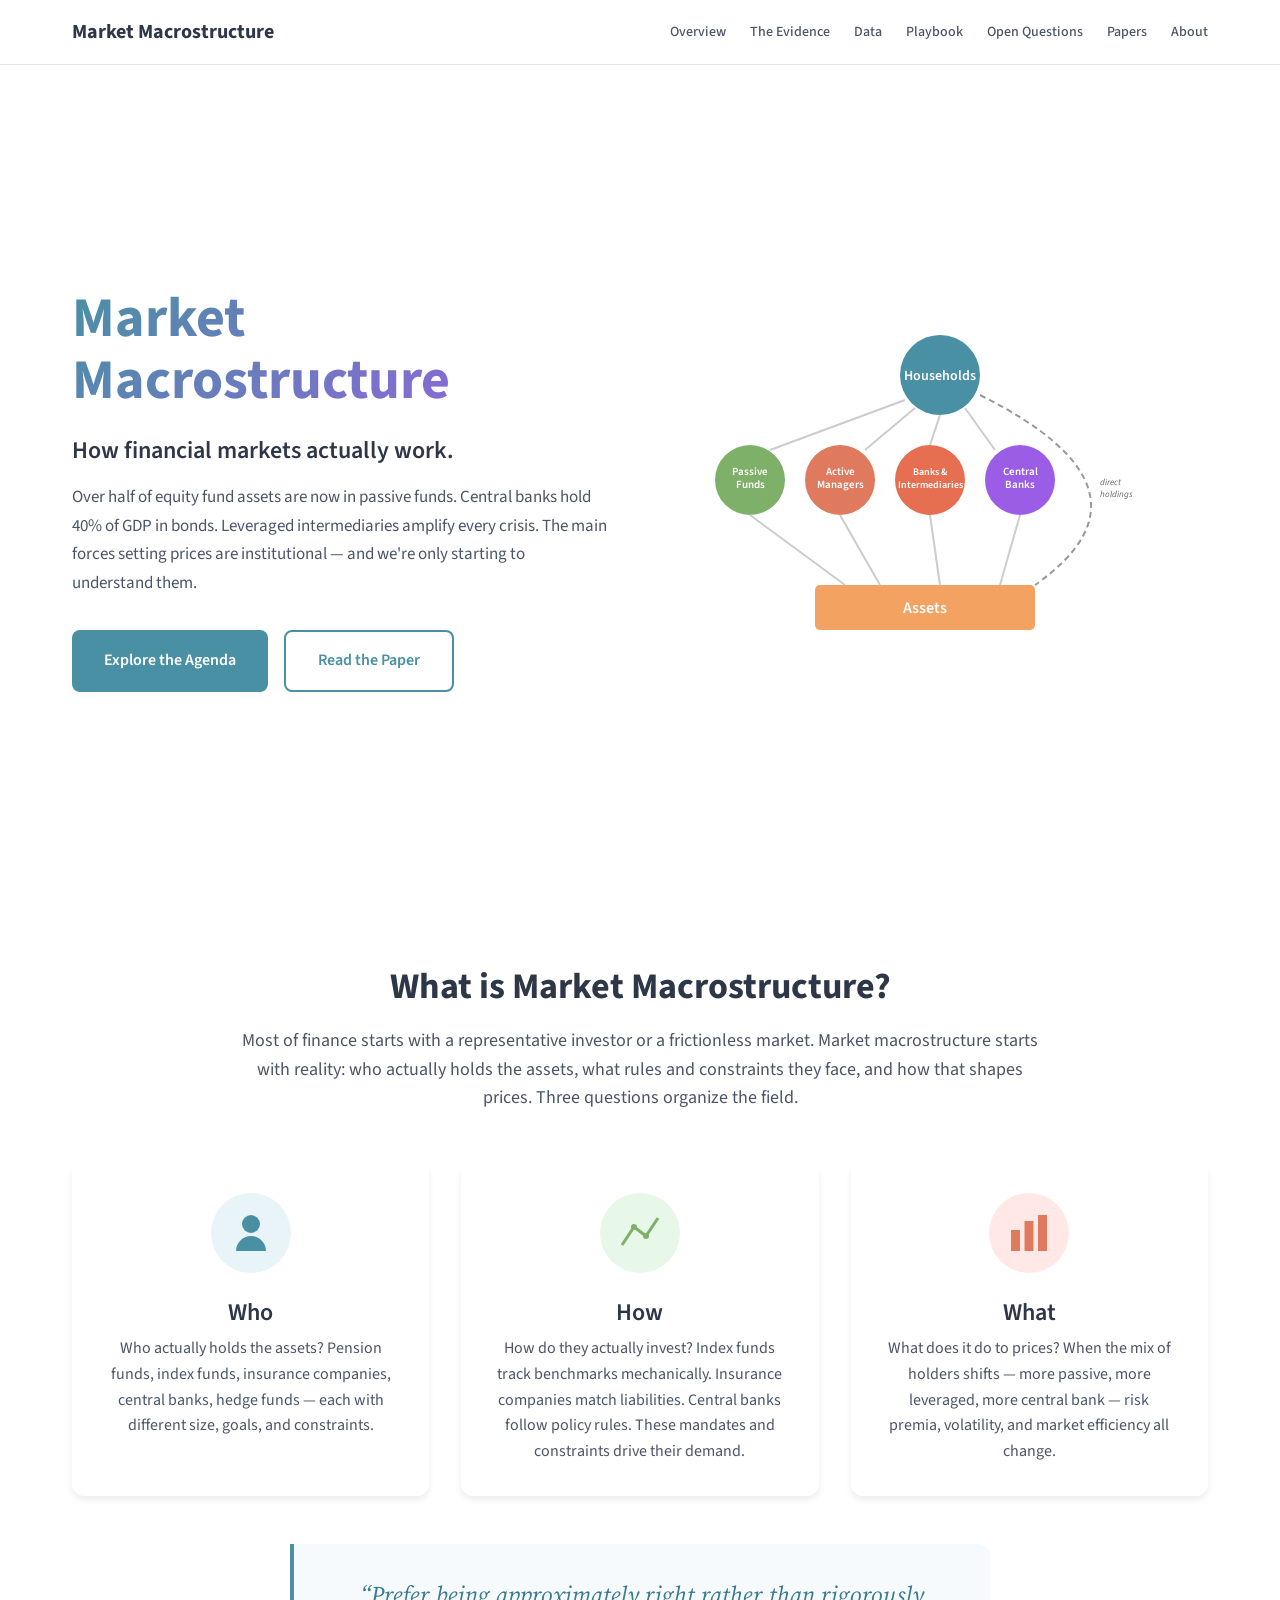
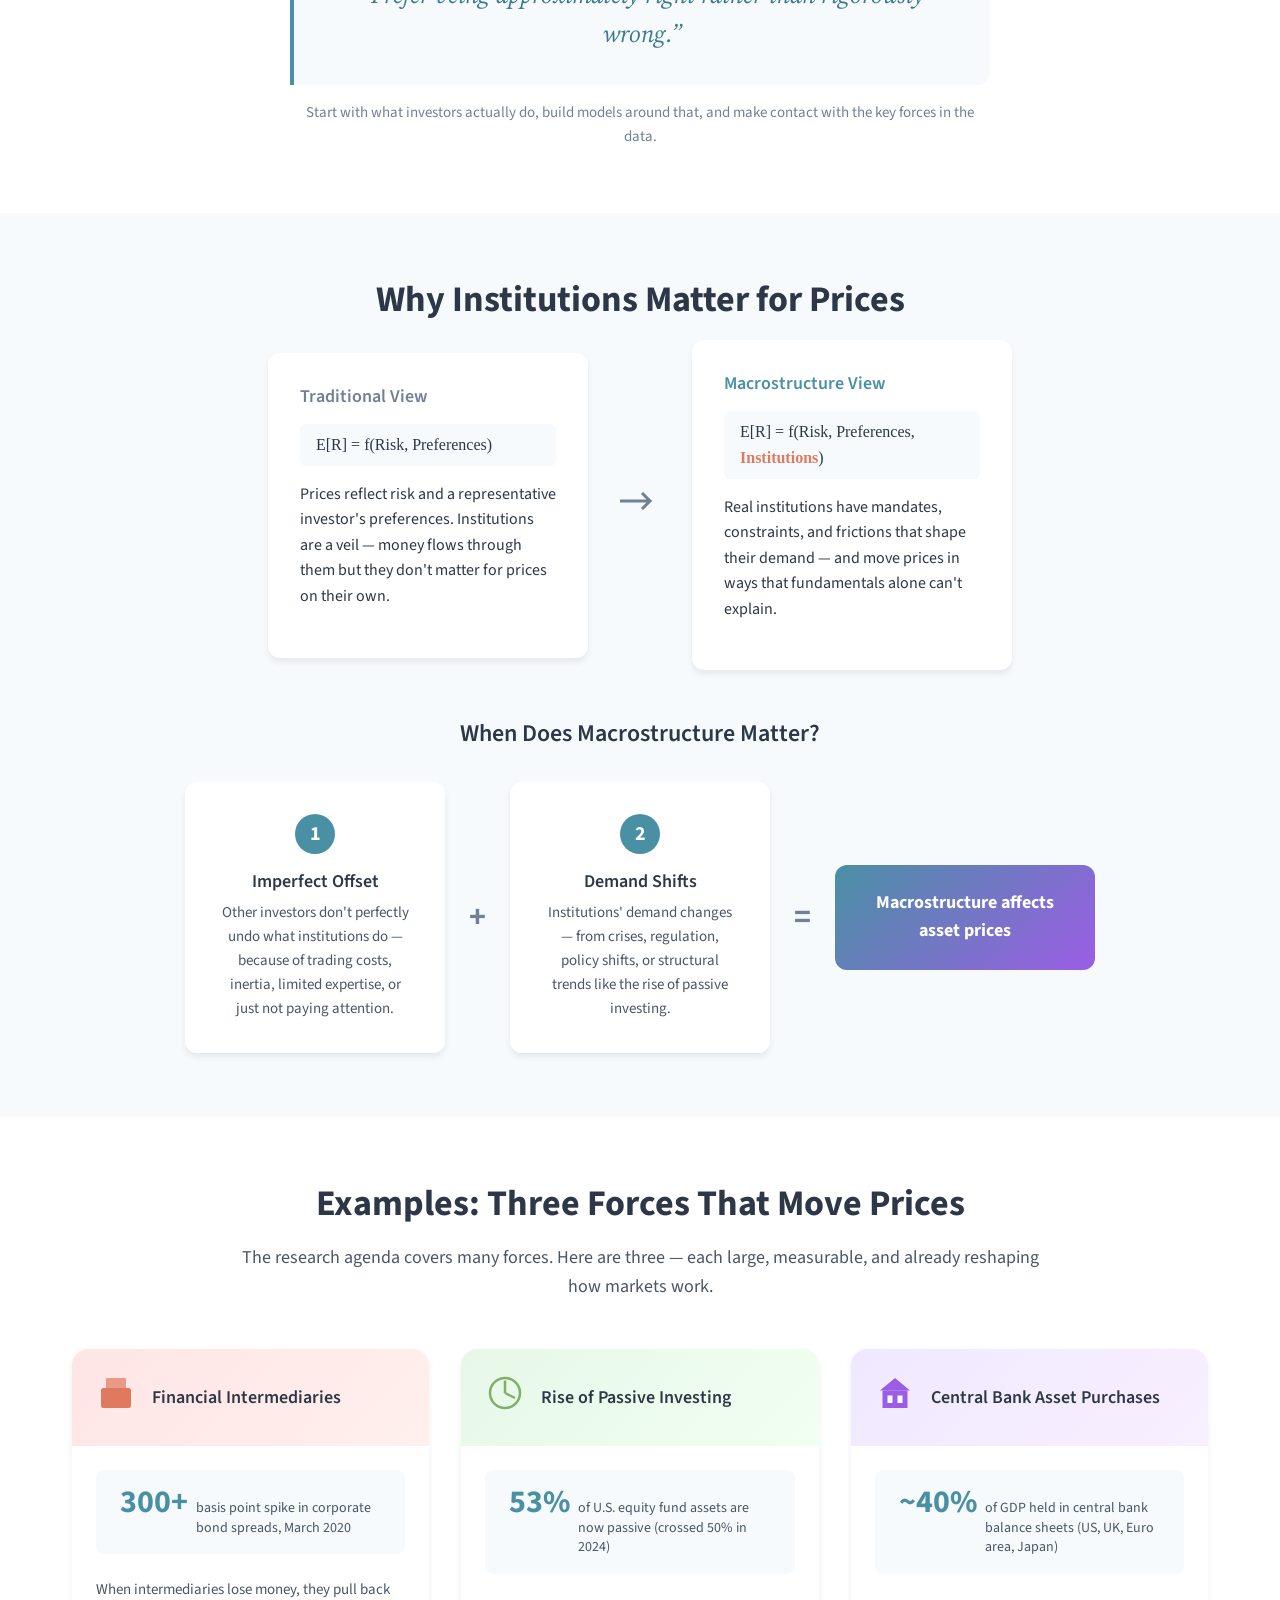
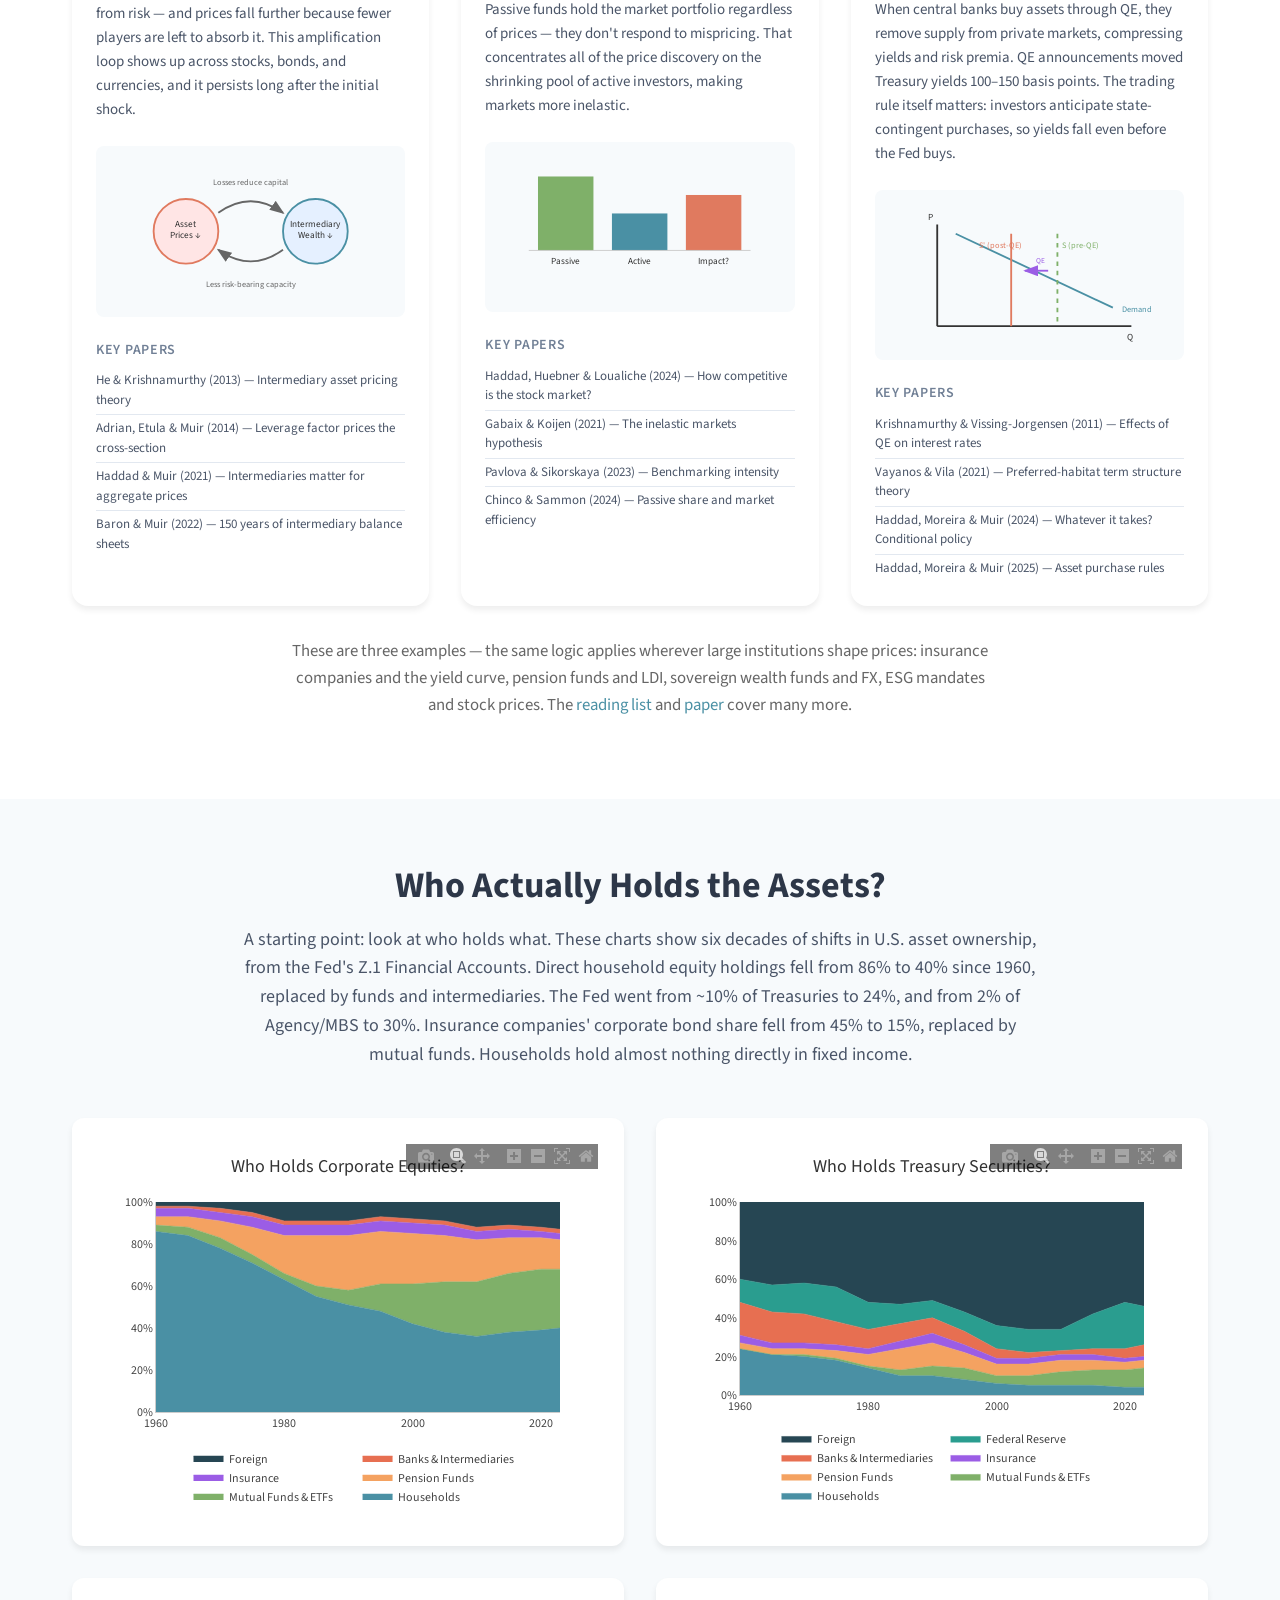
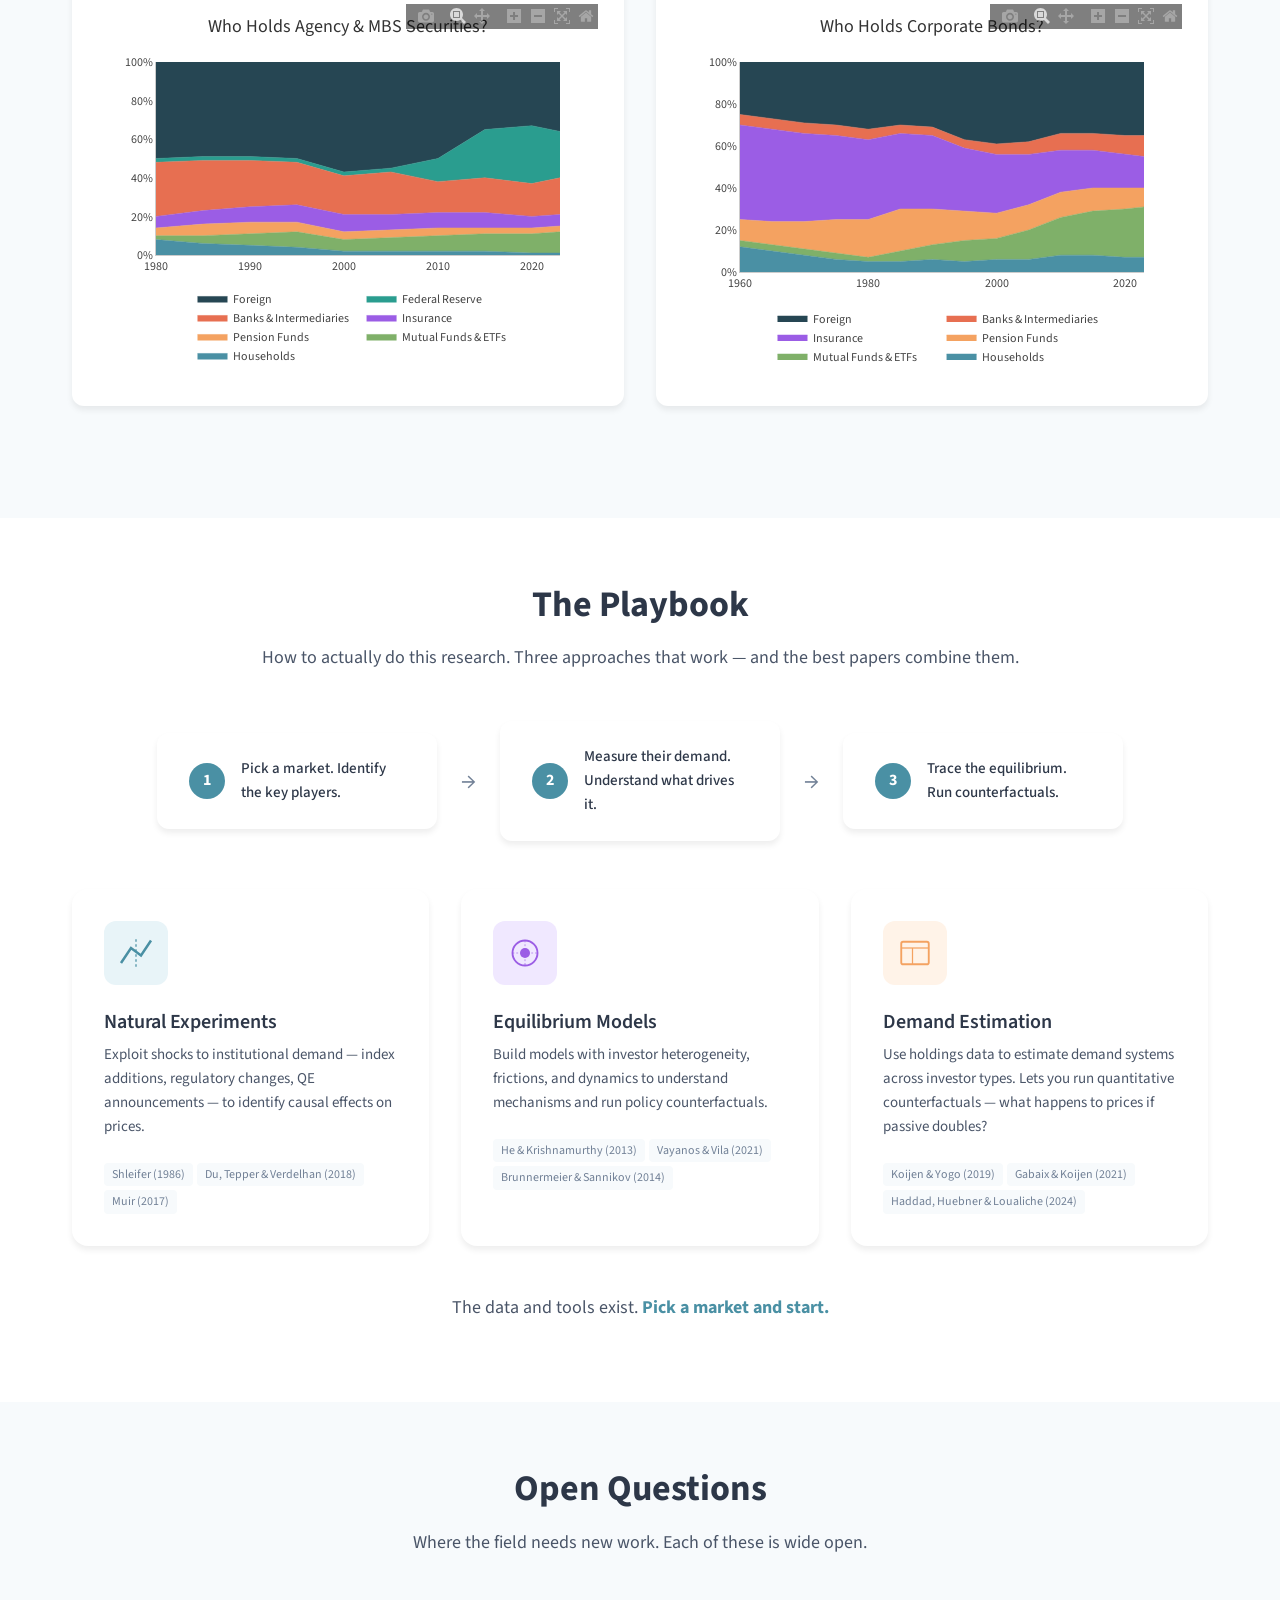
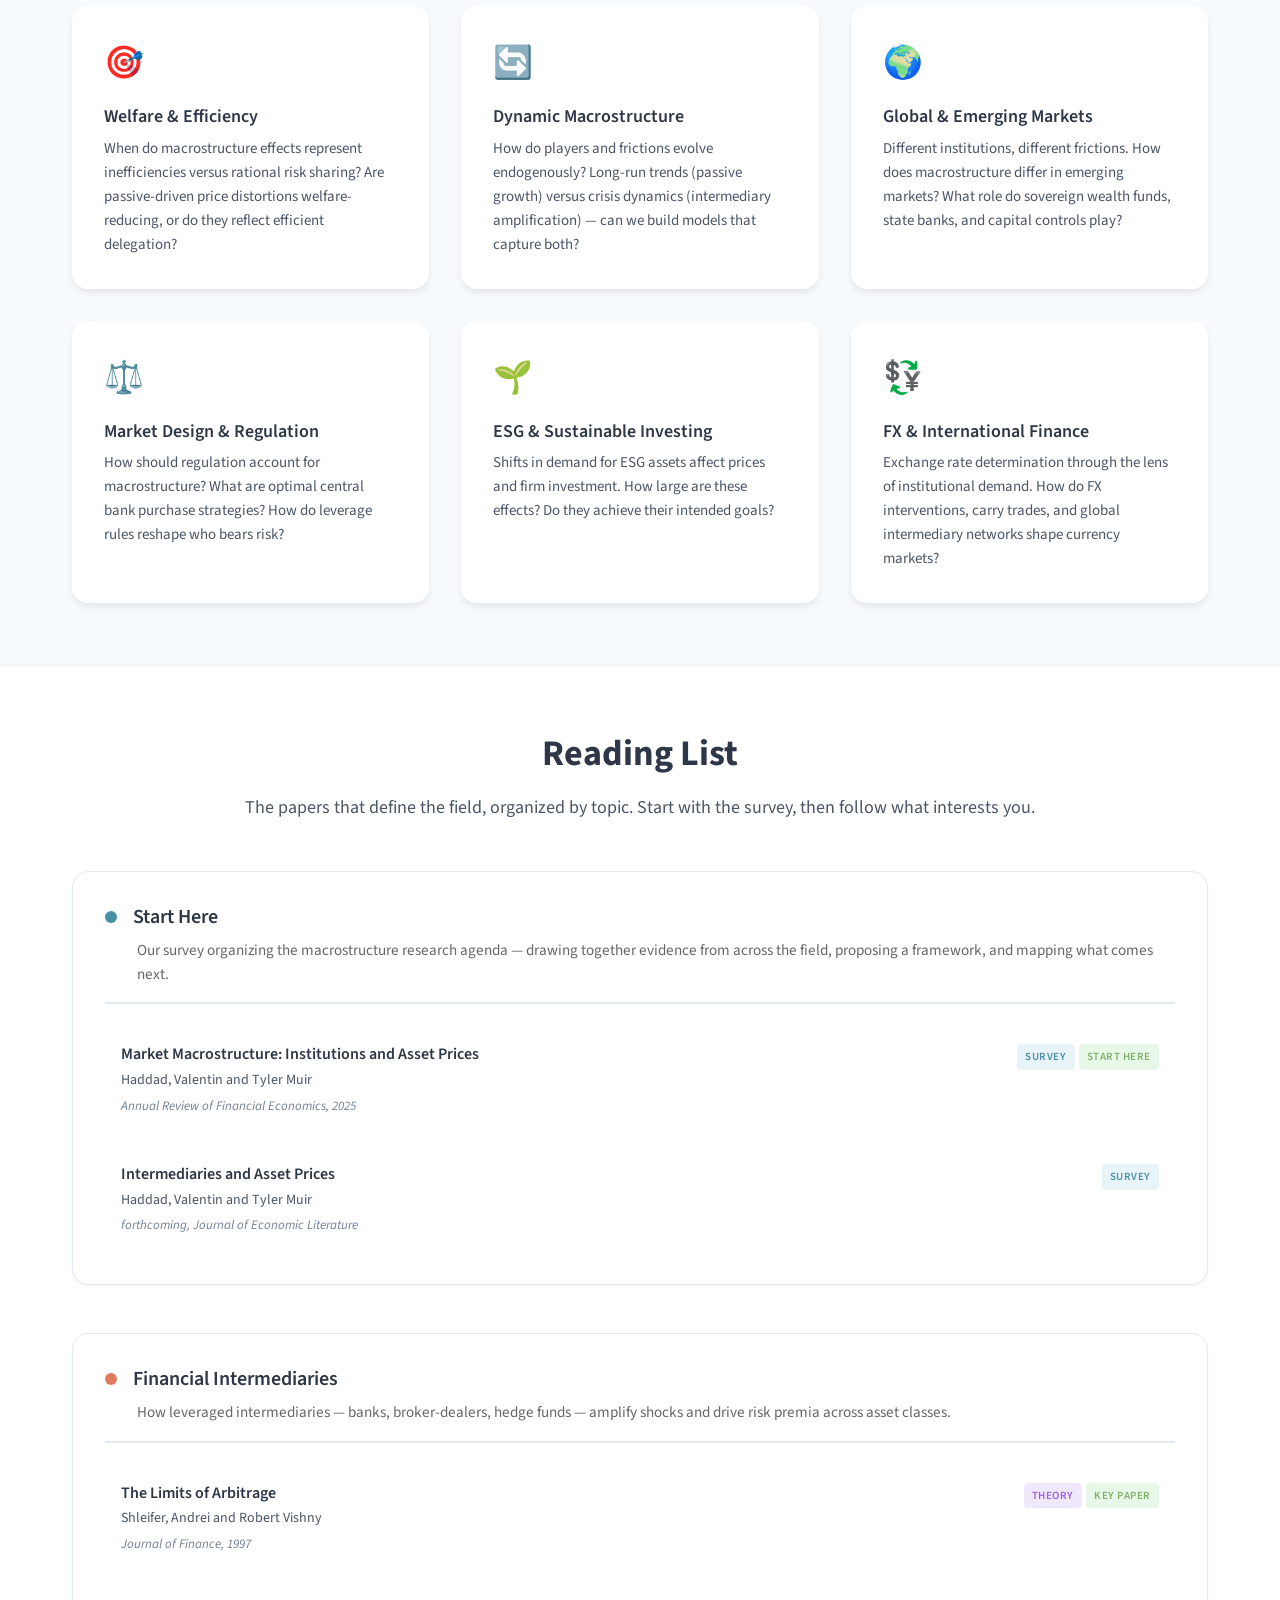
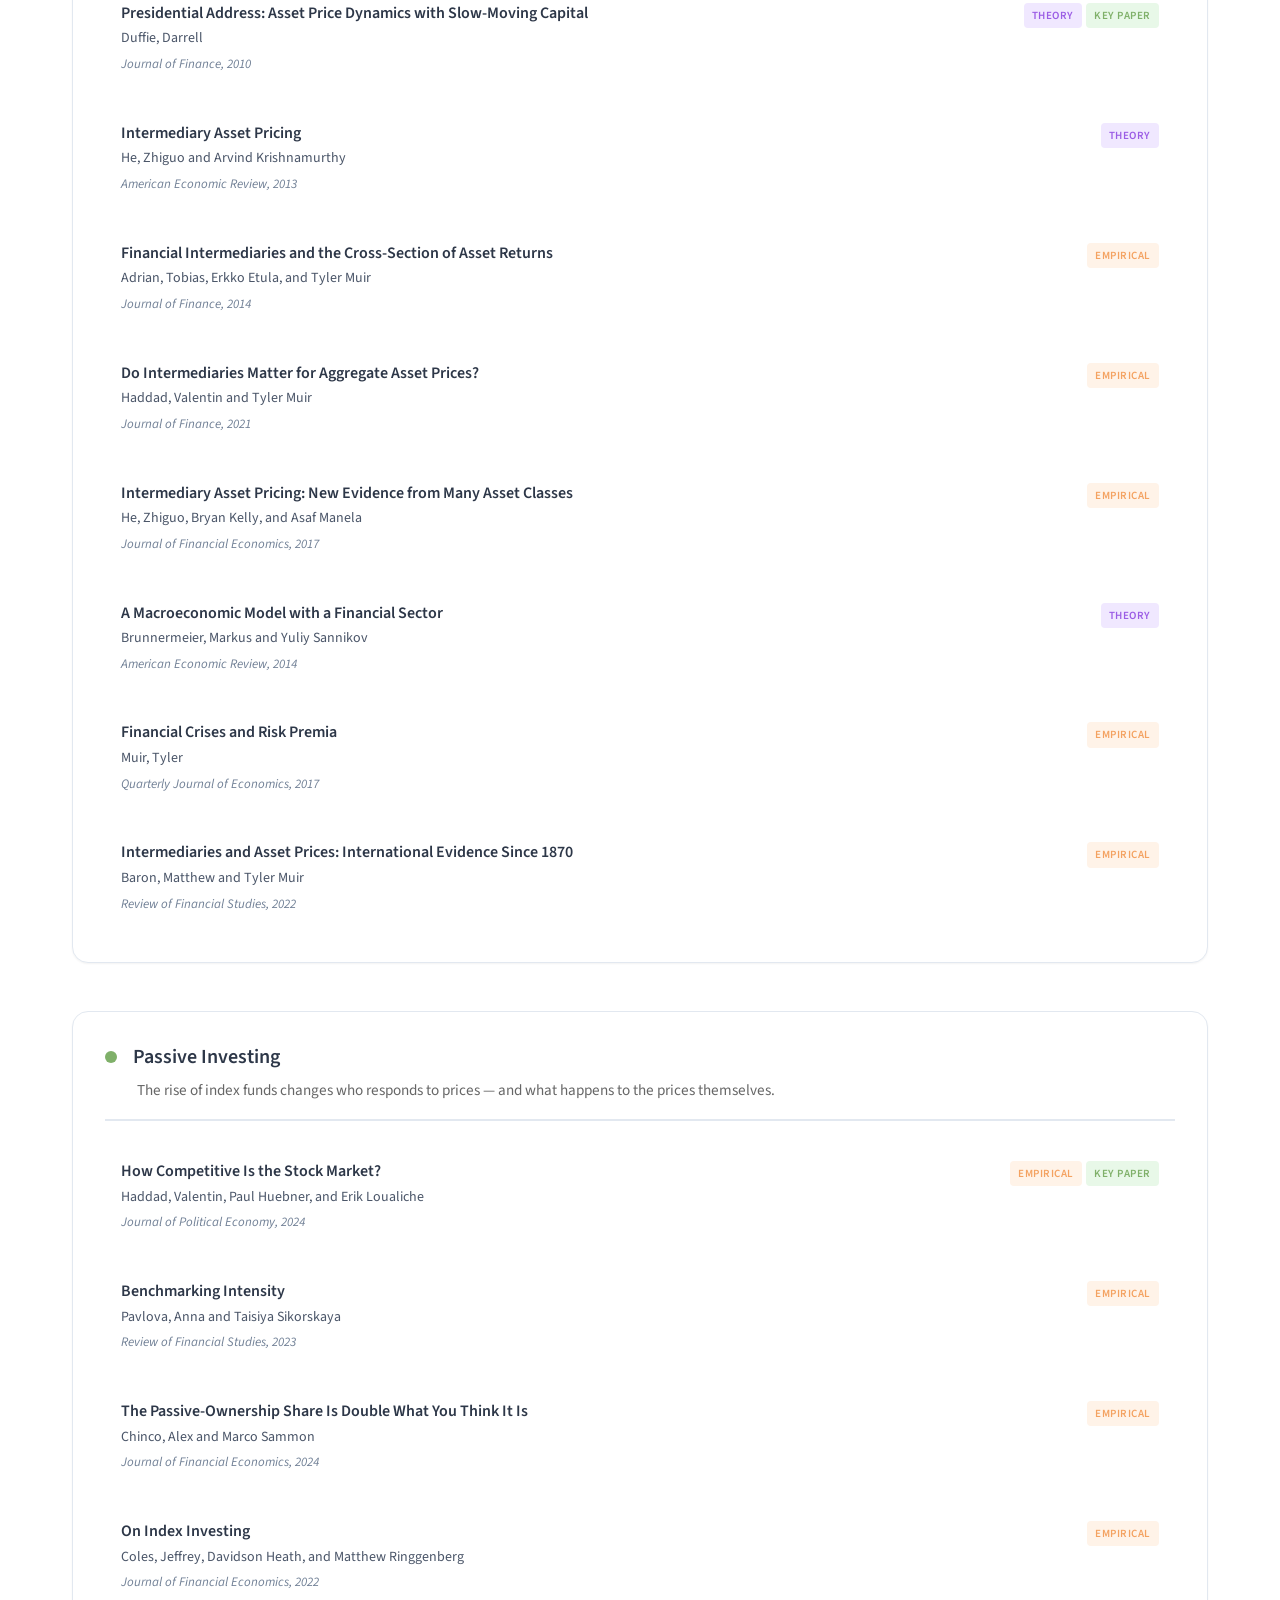
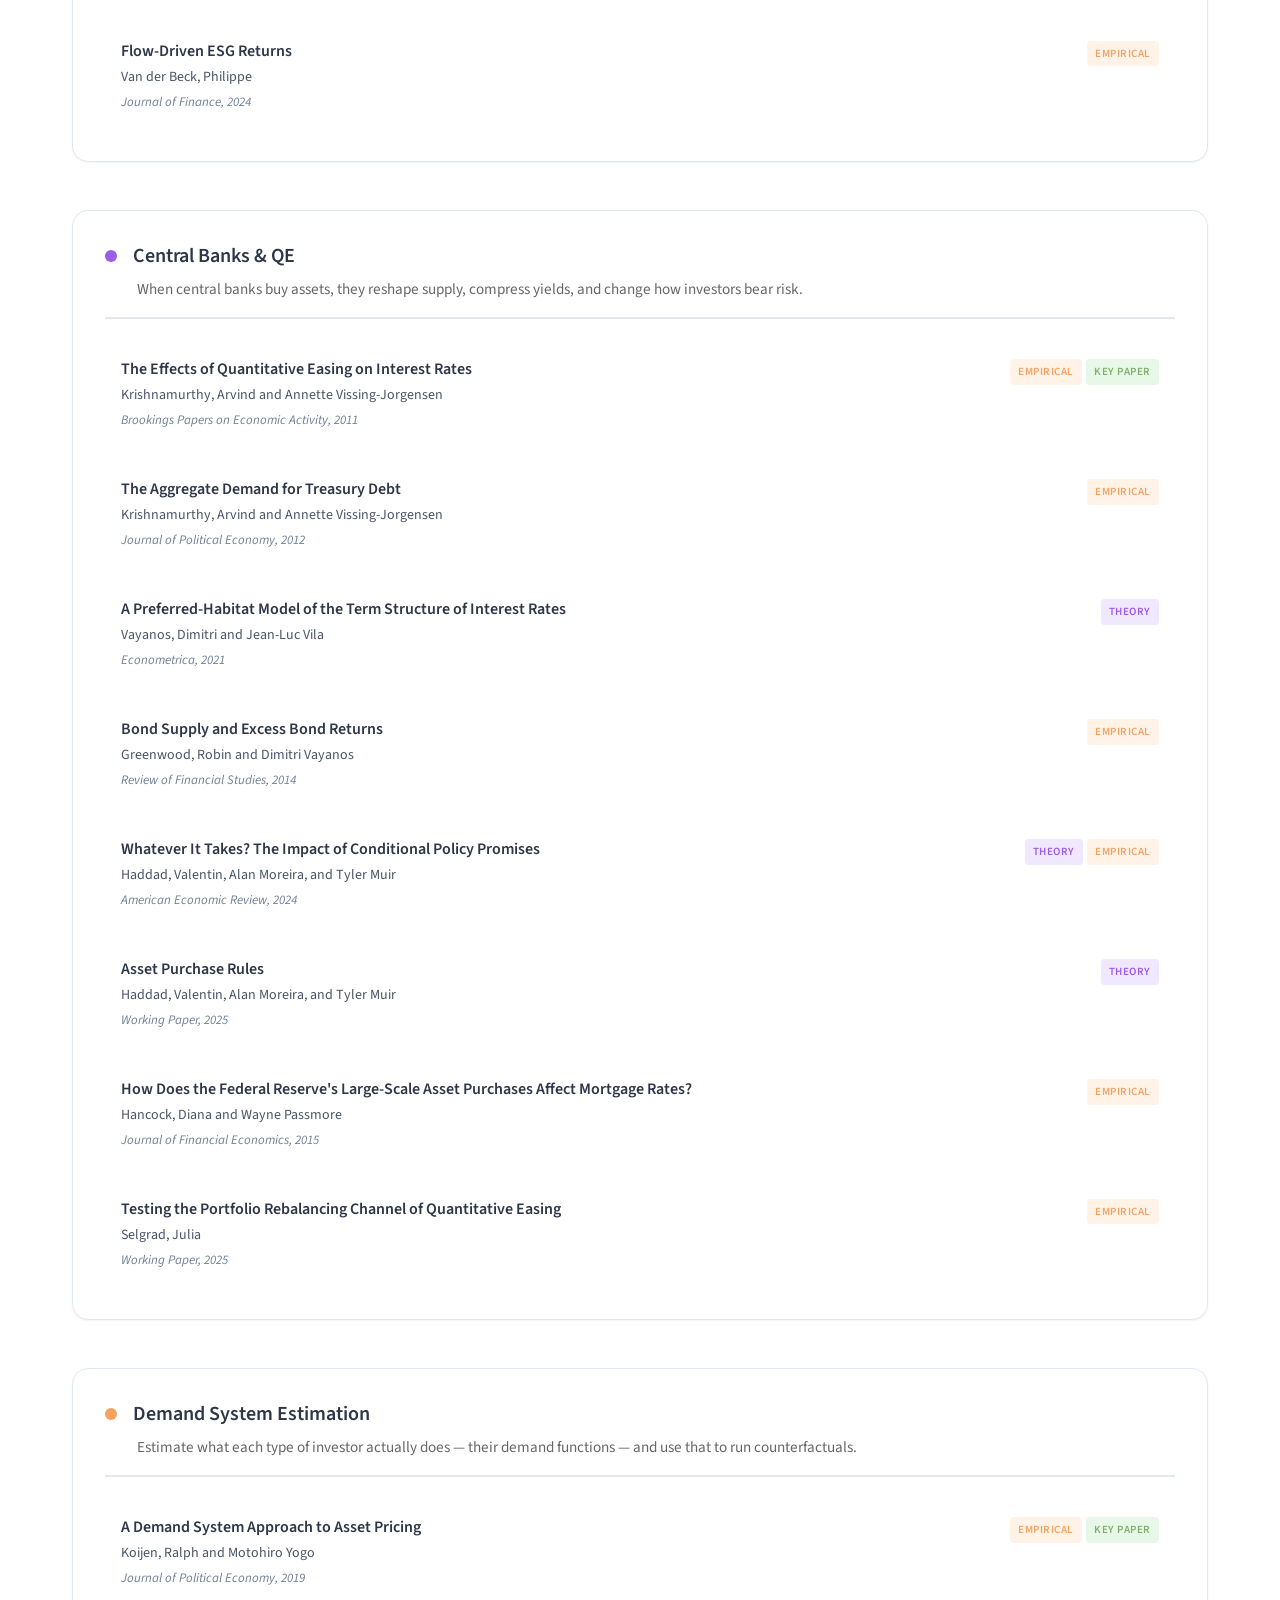
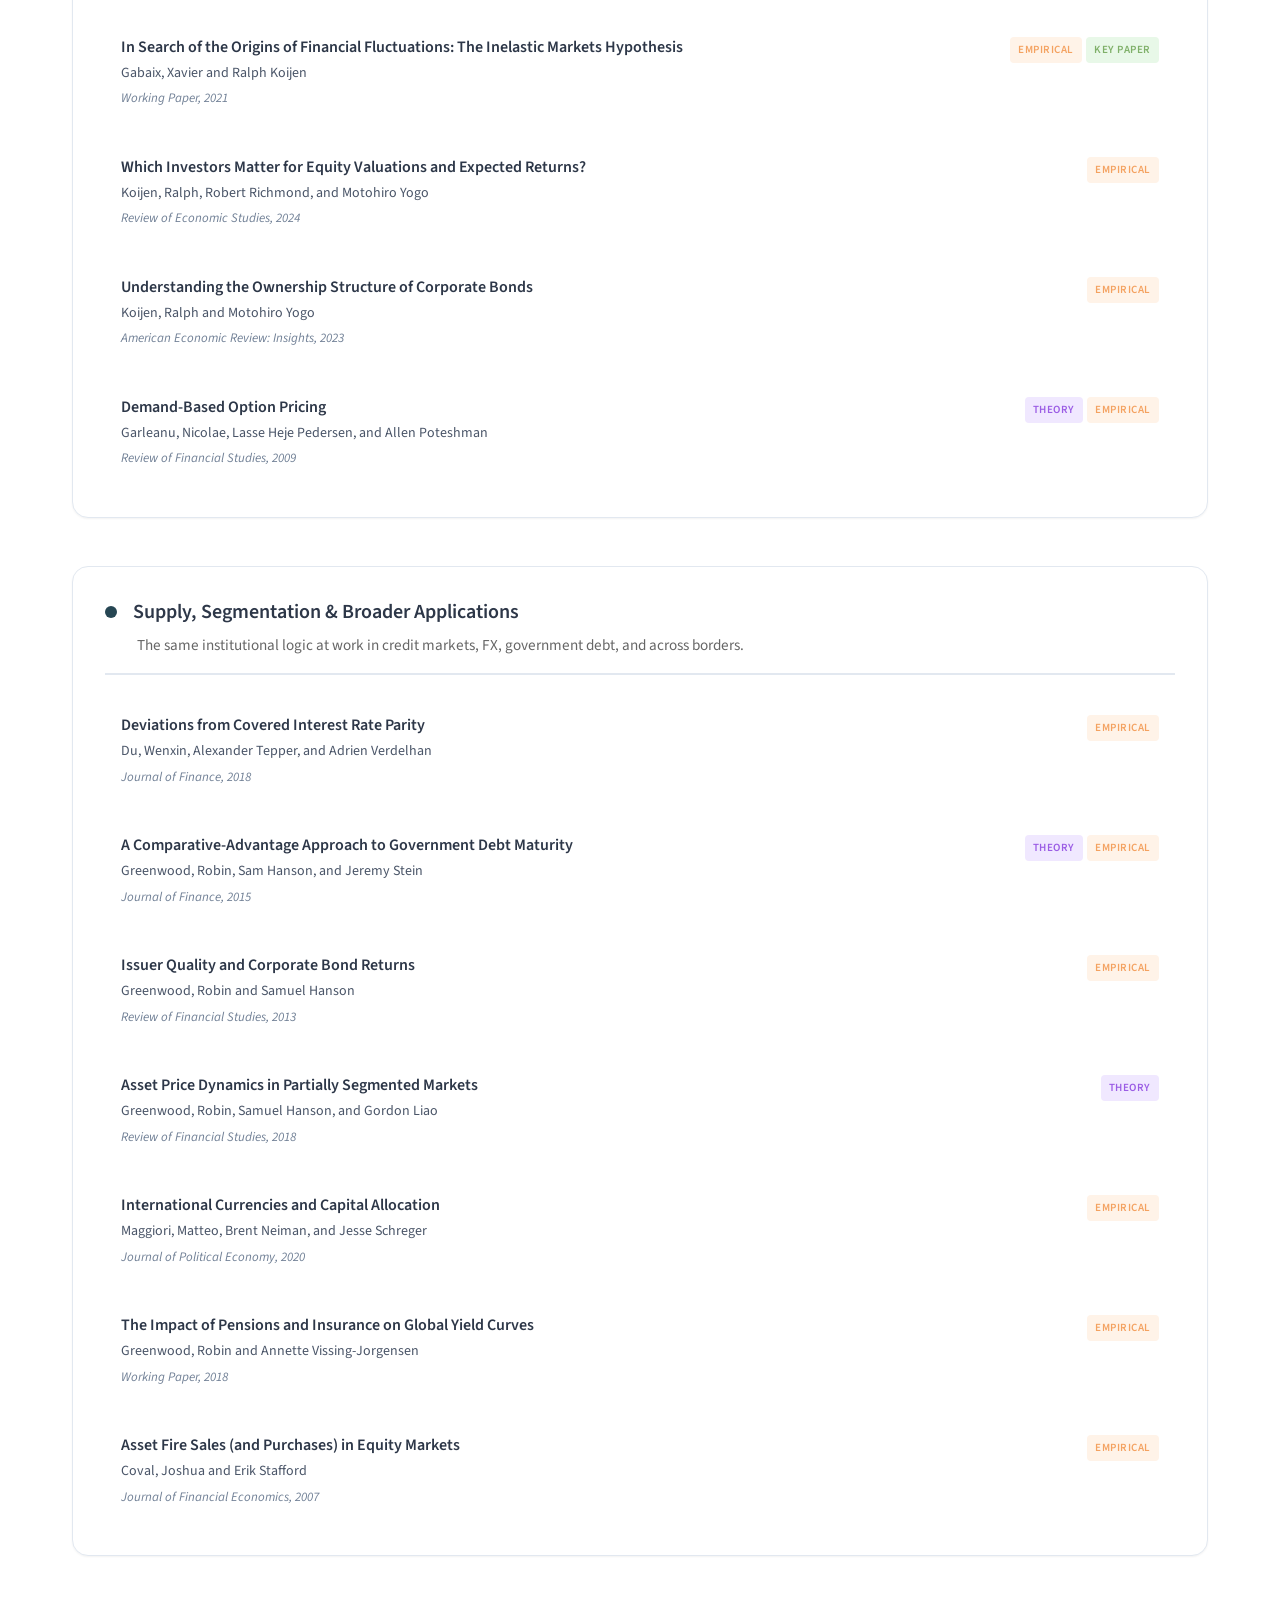
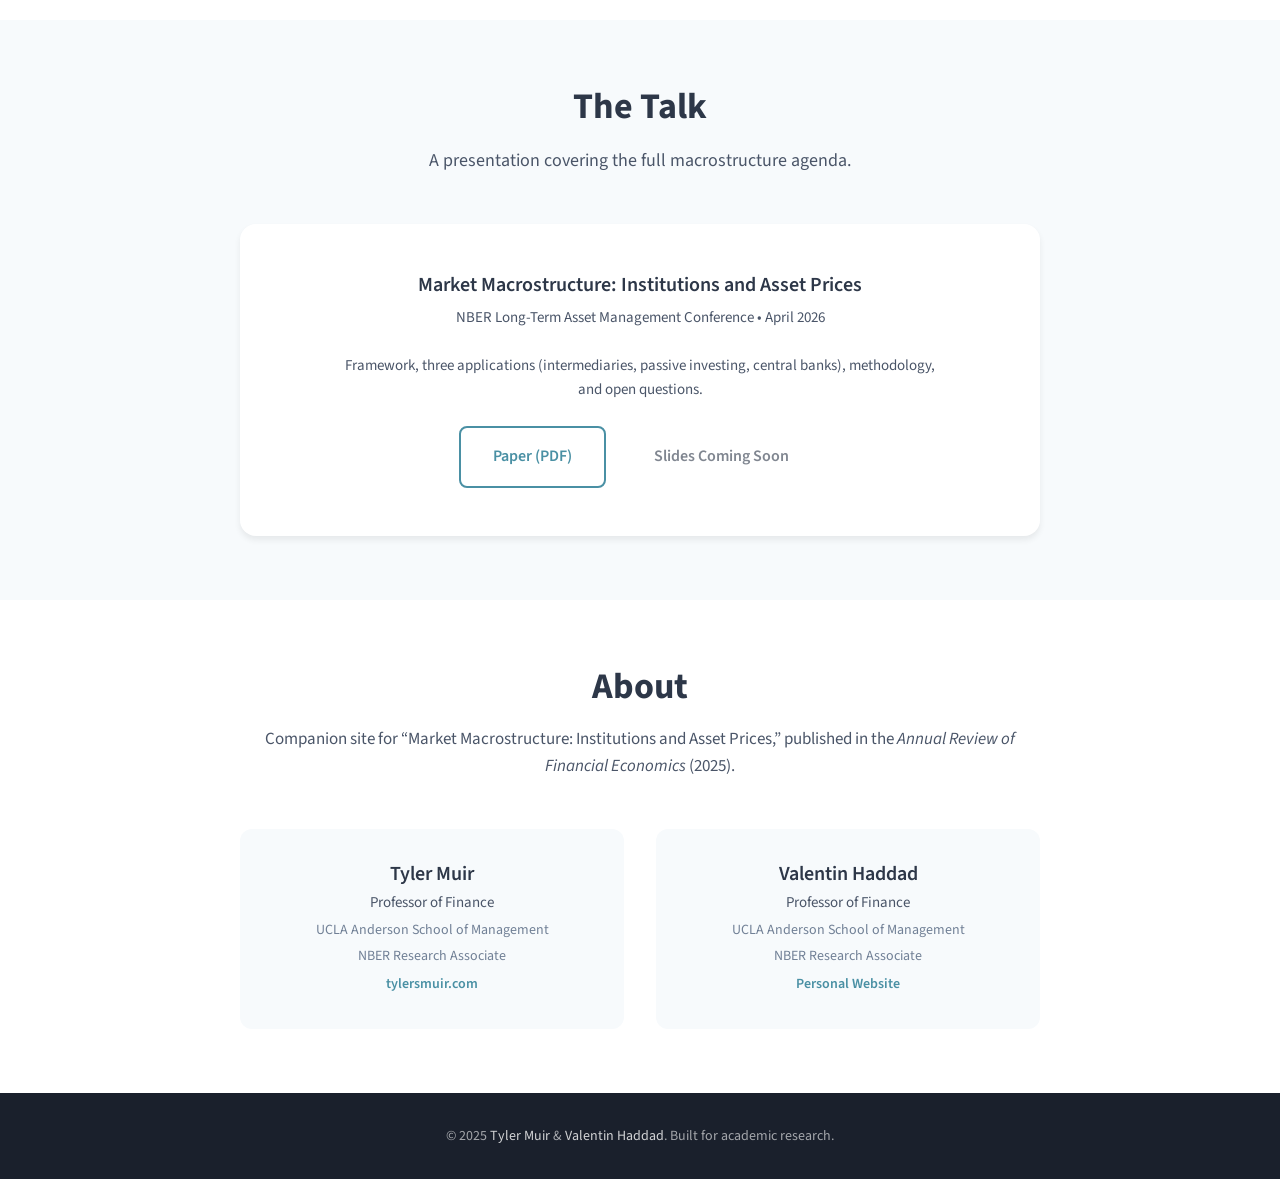
==== index.html @ 24d8fbcb "Soften Start Here description to be more humble Changed from "The survey that defines the macrostruc" ====
<!DOCTYPE html>
<html lang="en">
<head>
    <meta charset="UTF-8">
    <meta name="viewport" content="width=device-width, initial-scale=1.0">
    <title>Market Macrostructure | How Financial Markets Actually Work</title>
    <meta name="description" content="Market macrostructure studies how financial markets actually work — who holds the assets, what rules they follow, and why it moves prices. A research agenda from Haddad &amp; Muir (ARFE 2025).">
    <link rel="stylesheet" href="css/style.css">
    <link rel="preconnect" href="https://fonts.googleapis.com">
    <link rel="preconnect" href="https://fonts.gstatic.com" crossorigin>
    <link href="https://fonts.googleapis.com/css2?family=Source+Sans+Pro:wght@300;400;600;700&family=Source+Serif+Pro:wght@400;600&display=swap" rel="stylesheet">
    <!-- Plotly.js for interactive charts -->
    <script src="https://cdn.plot.ly/plotly-2.27.0.min.js"></script>
</head>
<body>
    <!-- Navigation -->
    <nav class="navbar">
        <div class="nav-container">
            <a href="#" class="nav-logo">Market Macrostructure</a>
            <ul class="nav-menu">
                <li><a href="#overview">Overview</a></li>
                <li><a href="#forces">The Evidence</a></li>
                <li><a href="#data">Data</a></li>
                <li><a href="#playbook">Playbook</a></li>
                <li><a href="#questions">Open Questions</a></li>
                <li><a href="#papers">Papers</a></li>
                <li><a href="#about">About</a></li>
            </ul>
            <button class="nav-toggle" aria-label="Toggle navigation">
                <span></span>
                <span></span>
                <span></span>
            </button>
        </div>
    </nav>

    <!-- Hero Section -->
    <header class="hero">
        <div class="hero-content">
            <h1>Market Macrostructure</h1>
            <p class="hero-subtitle">How financial markets actually work.</p>
            <p class="hero-description">Over half of equity fund assets are now in passive funds. Central banks hold 40% of GDP in bonds. Leveraged intermediaries amplify every crisis. The main forces setting prices are institutional &mdash; and we're only starting to understand them.</p>
            <div class="hero-buttons">
                <a href="#overview" class="btn btn-primary">Explore the Agenda</a>
                <a href="https://www.dropbox.com/scl/fi/yaw81nklyqnd0k371osw4/HM_published.pdf?rlkey=oed2yhhhpish7x86secc4q1vz&dl=0" class="btn btn-secondary" target="_blank">Read the Paper</a>
            </div>
        </div>
        <div class="hero-visual">
            <svg viewBox="0 0 500 320" class="hero-diagram">
                <!-- Households at top -->
                <g class="node households">
                    <circle cx="250" cy="45" r="40" fill="#4A90A4"/>
                    <text x="250" y="50" text-anchor="middle" fill="white" font-size="14" font-weight="600">Households</text>
                </g>
                <!-- Intermediaries row -->
                <g class="node institutions">
                    <circle cx="60" cy="150" r="35" fill="#7FB069"/>
                    <text x="60" y="145" text-anchor="middle" fill="white" font-size="11" font-weight="600">Passive</text>
                    <text x="60" y="158" text-anchor="middle" fill="white" font-size="11" font-weight="600">Funds</text>
                </g>
                <g class="node institutions">
                    <circle cx="150" cy="150" r="35" fill="#E07A5F"/>
                    <text x="150" y="145" text-anchor="middle" fill="white" font-size="11" font-weight="600">Active</text>
                    <text x="150" y="158" text-anchor="middle" fill="white" font-size="11" font-weight="600">Managers</text>
                </g>
                <g class="node institutions">
                    <circle cx="240" cy="150" r="35" fill="#E76F51"/>
                    <text x="240" y="145" text-anchor="middle" fill="white" font-size="10" font-weight="600">Banks &</text>
                    <text x="240" y="158" text-anchor="middle" fill="white" font-size="10" font-weight="600">Intermediaries</text>
                </g>
                <g class="node institutions">
                    <circle cx="330" cy="150" r="35" fill="#9B5DE5"/>
                    <text x="330" y="145" text-anchor="middle" fill="white" font-size="11" font-weight="600">Central</text>
                    <text x="330" y="158" text-anchor="middle" fill="white" font-size="11" font-weight="600">Banks</text>
                </g>
                <!-- Connections from Households to intermediaries -->
                <line x1="215" y1="70" x2="80" y2="120" stroke="#ccc" stroke-width="2"/>
                <line x1="225" y1="78" x2="175" y2="120" stroke="#ccc" stroke-width="2"/>
                <line x1="250" y1="85" x2="240" y2="115" stroke="#ccc" stroke-width="2"/>
                <line x1="275" y1="78" x2="305" y2="120" stroke="#ccc" stroke-width="2"/>
                <!-- Connections from intermediaries to Assets -->
                <line x1="60" y1="185" x2="155" y2="255" stroke="#ccc" stroke-width="2"/>
                <line x1="150" y1="185" x2="190" y2="255" stroke="#ccc" stroke-width="2"/>
                <line x1="240" y1="185" x2="250" y2="255" stroke="#ccc" stroke-width="2"/>
                <line x1="330" y1="185" x2="310" y2="255" stroke="#ccc" stroke-width="2"/>
                <!-- Curved dashed line from Households direct to Assets -->
                <path d="M 290 65 Q 480 160 345 255" stroke="#999" stroke-width="2" stroke-dasharray="6,4" fill="none"/>
                <text x="410" y="155" font-size="9" fill="#666" font-style="italic">direct</text>
                <text x="410" y="167" font-size="9" fill="#666" font-style="italic">holdings</text>
                <!-- Assets at bottom -->
                <rect x="125" y="255" width="220" height="45" rx="5" fill="#F4A261"/>
                <text x="235" y="283" text-anchor="middle" fill="white" font-size="16" font-weight="600">Assets</text>
            </svg>
        </div>
    </header>

    <!-- Overview Section -->
    <section id="overview" class="section">
        <div class="container">
            <h2 class="section-title">What is Market Macrostructure?</h2>
            <p class="section-intro">Most of finance starts with a representative investor or a frictionless market. Market macrostructure starts with reality: who actually holds the assets, what rules and constraints they face, and how that shapes prices. Three questions organize the field.</p>

            <div class="pillars-grid">
                <div class="pillar-card">
                    <div class="pillar-icon who">
                        <svg viewBox="0 0 64 64" width="48" height="48">
                            <circle cx="32" cy="20" r="12" fill="currentColor"/>
                            <path d="M12 56c0-11 9-20 20-20s20 9 20 20" fill="currentColor"/>
                        </svg>
                    </div>
                    <h3>Who</h3>
                    <p>Who actually holds the assets? Pension funds, index funds, insurance companies, central banks, hedge funds &mdash; each with different size, goals, and constraints.</p>
                </div>
                <div class="pillar-card">
                    <div class="pillar-icon how">
                        <svg viewBox="0 0 64 64" width="48" height="48">
                            <path d="M8 48 L24 24 L40 36 L56 12" stroke="currentColor" stroke-width="4" fill="none"/>
                            <circle cx="24" cy="24" r="4" fill="currentColor"/>
                            <circle cx="40" cy="36" r="4" fill="currentColor"/>
                        </svg>
                    </div>
                    <h3>How</h3>
                    <p>How do they actually invest? Index funds track benchmarks mechanically. Insurance companies match liabilities. Central banks follow policy rules. These mandates and constraints drive their demand.</p>
                </div>
                <div class="pillar-card">
                    <div class="pillar-icon what">
                        <svg viewBox="0 0 64 64" width="48" height="48">
                            <rect x="8" y="28" width="12" height="28" fill="currentColor"/>
                            <rect x="26" y="16" width="12" height="40" fill="currentColor"/>
                            <rect x="44" y="8" width="12" height="48" fill="currentColor"/>
                        </svg>
                    </div>
                    <h3>What</h3>
                    <p>What does it do to prices? When the mix of holders shifts &mdash; more passive, more leveraged, more central bank &mdash; risk premia, volatility, and market efficiency all change.</p>
                </div>
            </div>

            <div class="philosophy-quote">
                <blockquote>
                    &ldquo;Prefer being approximately right rather than rigorously wrong.&rdquo;
                </blockquote>
                <p class="quote-caption">Start with what investors actually do, build models around that, and make contact with the key forces in the data.</p>
            </div>
        </div>
    </section>

    <!-- Key Insight Section -->
    <section class="section section-alt">
        <div class="container">
            <h2 class="section-title">Why Institutions Matter for Prices</h2>
            <div class="insight-grid">
                <div class="insight-comparison">
                    <div class="comparison-card traditional">
                        <h4>Traditional View</h4>
                        <p class="comparison-equation">E[R] = f(Risk, Preferences)</p>
                        <p>Prices reflect risk and a representative investor's preferences. Institutions are a veil &mdash; money flows through them but they don't matter for prices on their own.</p>
                    </div>
                    <div class="comparison-arrow">
                        <svg viewBox="0 0 40 24" width="40" height="24">
                            <path d="M0 12 L30 12 M22 4 L30 12 L22 20" stroke="currentColor" stroke-width="3" fill="none"/>
                        </svg>
                    </div>
                    <div class="comparison-card macrostructure">
                        <h4>Macrostructure View</h4>
                        <p class="comparison-equation">E[R] = f(Risk, Preferences, <span class="highlight">Institutions</span>)</p>
                        <p>Real institutions have mandates, constraints, and frictions that shape their demand &mdash; and move prices in ways that fundamentals alone can't explain.</p>
                    </div>
                </div>
            </div>
            <div class="when-it-matters">
                <h3>When Does Macrostructure Matter?</h3>
                <div class="conditions-grid">
                    <div class="condition-card">
                        <div class="condition-number">1</div>
                        <h4>Imperfect Offset</h4>
                        <p>Other investors don't perfectly undo what institutions do &mdash; because of trading costs, inertia, limited expertise, or just not paying attention.</p>
                    </div>
                    <div class="condition-plus">+</div>
                    <div class="condition-card">
                        <div class="condition-number">2</div>
                        <h4>Demand Shifts</h4>
                        <p>Institutions' demand changes &mdash; from crises, regulation, policy shifts, or structural trends like the rise of passive investing.</p>
                    </div>
                    <div class="condition-equals">=</div>
                    <div class="condition-result">
                        <p>Macrostructure affects asset prices</p>
                    </div>
                </div>
            </div>
        </div>
    </section>

    <!-- Three Forces Section -->
    <section id="forces" class="section">
        <div class="container">
            <h2 class="section-title">Examples: Three Forces That Move Prices</h2>
            <p class="section-intro">The research agenda covers many forces. Here are three &mdash; each large, measurable, and already reshaping how markets work.</p>

            <div class="applications-grid">
                <!-- Application 1: Intermediaries -->
                <div class="application-card">
                    <div class="app-header intermediaries">
                        <div class="app-icon">
                            <svg viewBox="0 0 64 64" width="40" height="40">
                                <rect x="8" y="24" width="48" height="32" rx="4" fill="currentColor"/>
                                <rect x="16" y="8" width="32" height="20" rx="2" fill="currentColor" opacity="0.7"/>
                            </svg>
                        </div>
                        <h3>Financial Intermediaries</h3>
                    </div>
                    <div class="app-content">
                        <div class="app-stat">
                            <span class="stat-number">300+</span>
                            <span class="stat-label">basis point spike in corporate bond spreads, March 2020</span>
                        </div>
                        <p class="app-description">When intermediaries lose money, they pull back from risk &mdash; and prices fall further because fewer players are left to absorb it. This amplification loop shows up across stocks, bonds, and currencies, and it persists long after the initial shock.</p>
                        <div class="app-visual">
                            <svg viewBox="0 0 300 150" class="app-diagram">
                                <circle cx="80" cy="75" r="35" fill="#FFE5E5" stroke="#E07A5F" stroke-width="2"/>
                                <text x="80" y="70" text-anchor="middle" font-size="10" fill="#333">Asset</text>
                                <text x="80" y="82" text-anchor="middle" font-size="10" fill="#333">Prices &#x2193;</text>
                                <circle cx="220" cy="75" r="35" fill="#E5F0FF" stroke="#4A90A4" stroke-width="2"/>
                                <text x="220" y="70" text-anchor="middle" font-size="10" fill="#333">Intermediary</text>
                                <text x="220" y="82" text-anchor="middle" font-size="10" fill="#333">Wealth &#x2193;</text>
                                <path d="M115 55 Q150 30 185 55" stroke="#666" stroke-width="2" fill="none" marker-end="url(#arrow2)"/>
                                <path d="M185 95 Q150 120 115 95" stroke="#666" stroke-width="2" fill="none" marker-end="url(#arrow2)"/>
                                <text x="150" y="25" text-anchor="middle" font-size="9" fill="#666">Losses reduce capital</text>
                                <text x="150" y="135" text-anchor="middle" font-size="9" fill="#666">Less risk-bearing capacity</text>
                                <defs>
                                    <marker id="arrow2" markerWidth="8" markerHeight="6" refX="7" refY="3" orient="auto">
                                        <polygon points="0 0, 8 3, 0 6" fill="#666"/>
                                    </marker>
                                </defs>
                            </svg>
                        </div>
                        <div class="app-papers">
                            <h5>Key Papers</h5>
                            <ul>
                                <li>He &amp; Krishnamurthy (2013) &mdash; Intermediary asset pricing theory</li>
                                <li>Adrian, Etula &amp; Muir (2014) &mdash; Leverage factor prices the cross-section</li>
                                <li>Haddad &amp; Muir (2021) &mdash; Intermediaries matter for aggregate prices</li>
                                <li>Baron &amp; Muir (2022) &mdash; 150 years of intermediary balance sheets</li>
                            </ul>
                        </div>
                    </div>
                </div>

                <!-- Application 2: Passive Investing -->
                <div class="application-card">
                    <div class="app-header passive">
                        <div class="app-icon">
                            <svg viewBox="0 0 64 64" width="40" height="40">
                                <circle cx="32" cy="32" r="24" fill="none" stroke="currentColor" stroke-width="4"/>
                                <path d="M32 32 L32 12" stroke="currentColor" stroke-width="4"/>
                                <path d="M32 32 L48 40" stroke="currentColor" stroke-width="4"/>
                            </svg>
                        </div>
                        <h3>Rise of Passive Investing</h3>
                    </div>
                    <div class="app-content">
                        <div class="app-stat">
                            <span class="stat-number">53%</span>
                            <span class="stat-label">of U.S. equity fund assets are now passive (crossed 50% in 2024)</span>
                        </div>
                        <p class="app-description">Passive funds hold the market portfolio regardless of prices &mdash; they don't respond to mispricing. That concentrates all of the price discovery on the shrinking pool of active investors, making markets more inelastic.</p>
                        <div class="app-visual">
                            <svg viewBox="0 0 300 150" class="app-diagram">
                                <rect x="40" y="100" width="60" height="0" fill="#7FB069">
                                    <animate attributeName="height" from="0" to="80" dur="1s" fill="freeze"/>
                                    <animate attributeName="y" from="100" to="20" dur="1s" fill="freeze"/>
                                </rect>
                                <rect x="120" y="100" width="60" height="0" fill="#4A90A4">
                                    <animate attributeName="height" from="0" to="40" dur="1s" fill="freeze"/>
                                    <animate attributeName="y" from="100" to="60" dur="1s" fill="freeze"/>
                                </rect>
                                <rect x="200" y="100" width="60" height="0" fill="#E07A5F">
                                    <animate attributeName="height" from="0" to="60" dur="1s" fill="freeze"/>
                                    <animate attributeName="y" from="100" to="40" dur="1s" fill="freeze"/>
                                </rect>
                                <text x="70" y="115" text-anchor="middle" font-size="10" fill="#333">Passive</text>
                                <text x="150" y="115" text-anchor="middle" font-size="10" fill="#333">Active</text>
                                <text x="230" y="115" text-anchor="middle" font-size="10" fill="#333">Impact?</text>
                                <line x1="30" y1="100" x2="270" y2="100" stroke="#ccc" stroke-width="1"/>
                            </svg>
                        </div>
                        <div class="app-papers">
                            <h5>Key Papers</h5>
                            <ul>
                                <li>Haddad, Huebner &amp; Loualiche (2024) &mdash; How competitive is the stock market?</li>
                                <li>Gabaix &amp; Koijen (2021) &mdash; The inelastic markets hypothesis</li>
                                <li>Pavlova &amp; Sikorskaya (2023) &mdash; Benchmarking intensity</li>
                                <li>Chinco &amp; Sammon (2024) &mdash; Passive share and market efficiency</li>
                            </ul>
                        </div>
                    </div>
                </div>

                <!-- Application 3: Central Banks -->
                <div class="application-card">
                    <div class="app-header central-banks">
                        <div class="app-icon">
                            <svg viewBox="0 0 64 64" width="40" height="40">
                                <rect x="12" y="28" width="40" height="28" fill="currentColor"/>
                                <polygon points="32,8 8,28 56,28" fill="currentColor"/>
                                <rect x="20" y="36" width="8" height="12" fill="white"/>
                                <rect x="36" y="36" width="8" height="12" fill="white"/>
                            </svg>
                        </div>
                        <h3>Central Bank Asset Purchases</h3>
                    </div>
                    <div class="app-content">
                        <div class="app-stat">
                            <span class="stat-number">~40%</span>
                            <span class="stat-label">of GDP held in central bank balance sheets (US, UK, Euro area, Japan)</span>
                        </div>
                        <p class="app-description">When central banks buy assets through QE, they remove supply from private markets, compressing yields and risk premia. QE announcements moved Treasury yields 100&ndash;150 basis points. The trading rule itself matters: investors anticipate state-contingent purchases, so yields fall even before the Fed buys.</p>
                        <div class="app-visual">
                            <svg viewBox="0 0 300 150" class="app-diagram">
                                <line x1="50" y1="20" x2="50" y2="130" stroke="#333" stroke-width="2"/>
                                <line x1="50" y1="130" x2="260" y2="130" stroke="#333" stroke-width="2"/>
                                <path d="M70 30 L240 110" stroke="#4A90A4" stroke-width="2" fill="none"/>
                                <line x1="180" y1="30" x2="180" y2="130" stroke="#7FB069" stroke-width="2" stroke-dasharray="5,5"/>
                                <line x1="130" y1="30" x2="130" y2="130" stroke="#E07A5F" stroke-width="2"/>
                                <text x="40" y="15" font-size="10" fill="#333">P</text>
                                <text x="255" y="145" font-size="10" fill="#333">Q</text>
                                <text x="250" y="115" font-size="9" fill="#4A90A4">Demand</text>
                                <text x="185" y="45" font-size="9" fill="#7FB069">S (pre-QE)</text>
                                <text x="95" y="45" font-size="9" fill="#E07A5F">S' (post-QE)</text>
                                <path d="M170 70 L145 70" stroke="#9B5DE5" stroke-width="2" marker-end="url(#arrow3)"/>
                                <text x="157" y="62" font-size="8" fill="#9B5DE5">QE</text>
                                <defs>
                                    <marker id="arrow3" markerWidth="8" markerHeight="6" refX="7" refY="3" orient="auto">
                                        <polygon points="0 0, 8 3, 0 6" fill="#9B5DE5"/>
                                    </marker>
                                </defs>
                            </svg>
                        </div>
                        <div class="app-papers">
                            <h5>Key Papers</h5>
                            <ul>
                                <li>Krishnamurthy &amp; Vissing-Jorgensen (2011) &mdash; Effects of QE on interest rates</li>
                                <li>Vayanos &amp; Vila (2021) &mdash; Preferred-habitat term structure theory</li>
                                <li>Haddad, Moreira &amp; Muir (2024) &mdash; Whatever it takes? Conditional policy</li>
                                <li>Haddad, Moreira &amp; Muir (2025) &mdash; Asset purchase rules</li>
                            </ul>
                        </div>
                    </div>
                </div>
            </div>

            <p class="section-note" style="margin-top: 2rem; text-align: center; color: #666; font-size: 1.05rem; max-width: 700px; margin-left: auto; margin-right: auto;">These are three examples &mdash; the same logic applies wherever large institutions shape prices: insurance companies and the yield curve, pension funds and LDI, sovereign wealth funds and FX, ESG mandates and stock prices. The <a href="#papers">reading list</a> and <a href="https://www.dropbox.com/scl/fi/yaw81nklyqnd0k371osw4/HM_published.pdf?rlkey=oed2yhhhpish7x86secc4q1vz&dl=0" target="_blank">paper</a> cover many more.</p>
        </div>
    </section>

    <!-- Data Section -->
    <section id="data" class="section section-alt">
        <div class="container">
            <h2 class="section-title">Who Actually Holds the Assets?</h2>
            <p class="section-intro">A starting point: look at who holds what. These charts show six decades of shifts in U.S. asset ownership, from the Fed's Z.1 Financial Accounts. Direct household equity holdings fell from 86% to 40% since 1960, replaced by funds and intermediaries. The Fed went from ~10% of Treasuries to 24%, and from 2% of Agency/MBS to 30%. Insurance companies' corporate bond share fell from 45% to 15%, replaced by mutual funds. Households hold almost nothing directly in fixed income.</p>

            <div class="charts-grid">
                <div class="chart-container">
                    <div id="equities-chart" class="chart"></div>
                </div>
                <div class="chart-container">
                    <div id="treasury-chart" class="chart"></div>
                </div>
                <div class="chart-container">
                    <div id="agency-mbs-chart" class="chart"></div>
                </div>
                <div class="chart-container">
                    <div id="corporate-bonds-chart" class="chart"></div>
                </div>
            </div>

        </div>
    </section>

    <!-- Playbook Section -->
    <section id="playbook" class="section">
        <div class="container">
            <h2 class="section-title">The Playbook</h2>
            <p class="section-intro">How to actually do this research. Three approaches that work &mdash; and the best papers combine them.</p>

            <div class="playbook-steps">
                <div class="playbook-recipe">
                    <div class="recipe-step">
                        <div class="recipe-number">1</div>
                        <div class="recipe-text">Pick a market. Identify the key players.</div>
                    </div>
                    <div class="recipe-arrow">&rarr;</div>
                    <div class="recipe-step">
                        <div class="recipe-number">2</div>
                        <div class="recipe-text">Measure their demand. Understand what drives it.</div>
                    </div>
                    <div class="recipe-arrow">&rarr;</div>
                    <div class="recipe-step">
                        <div class="recipe-number">3</div>
                        <div class="recipe-text">Trace the equilibrium. Run counterfactuals.</div>
                    </div>
                </div>
            </div>

            <div class="methods-grid">
                <div class="method-card">
                    <div class="method-icon" style="background: #E8F4F8; color: #4A90A4;">
                        <svg viewBox="0 0 64 64" width="40" height="40">
                            <path d="M8 48 L24 24 L40 36 L56 12" stroke="currentColor" stroke-width="4" fill="none"/>
                            <line x1="32" y1="10" x2="32" y2="54" stroke="currentColor" stroke-width="2" stroke-dasharray="4,4"/>
                        </svg>
                    </div>
                    <h3>Natural Experiments</h3>
                    <p>Exploit shocks to institutional demand &mdash; index additions, regulatory changes, QE announcements &mdash; to identify causal effects on prices.</p>
                    <div class="method-examples">
                        <span>Shleifer (1986)</span>
                        <span>Du, Tepper &amp; Verdelhan (2018)</span>
                        <span>Muir (2017)</span>
                    </div>
                </div>

                <div class="method-card">
                    <div class="method-icon" style="background: #F0E8FF; color: #9B5DE5;">
                        <svg viewBox="0 0 64 64" width="40" height="40">
                            <circle cx="32" cy="32" r="20" fill="none" stroke="currentColor" stroke-width="3"/>
                            <circle cx="32" cy="32" r="8" fill="currentColor"/>
                            <line x1="32" y1="12" x2="32" y2="52" stroke="currentColor" stroke-width="1" stroke-dasharray="3,3"/>
                            <line x1="12" y1="32" x2="52" y2="32" stroke="currentColor" stroke-width="1" stroke-dasharray="3,3"/>
                        </svg>
                    </div>
                    <h3>Equilibrium Models</h3>
                    <p>Build models with investor heterogeneity, frictions, and dynamics to understand mechanisms and run policy counterfactuals.</p>
                    <div class="method-examples">
                        <span>He &amp; Krishnamurthy (2013)</span>
                        <span>Vayanos &amp; Vila (2021)</span>
                        <span>Brunnermeier &amp; Sannikov (2014)</span>
                    </div>
                </div>

                <div class="method-card">
                    <div class="method-icon" style="background: #FFF3E8; color: #F4A261;">
                        <svg viewBox="0 0 64 64" width="40" height="40">
                            <rect x="10" y="14" width="44" height="36" rx="3" fill="none" stroke="currentColor" stroke-width="3"/>
                            <line x1="10" y1="24" x2="54" y2="24" stroke="currentColor" stroke-width="2"/>
                            <line x1="28" y1="24" x2="28" y2="50" stroke="currentColor" stroke-width="2"/>
                        </svg>
                    </div>
                    <h3>Demand Estimation</h3>
                    <p>Use holdings data to estimate demand systems across investor types. Lets you run quantitative counterfactuals &mdash; what happens to prices if passive doubles?</p>
                    <div class="method-examples">
                        <span>Koijen &amp; Yogo (2019)</span>
                        <span>Gabaix &amp; Koijen (2021)</span>
                        <span>Haddad, Huebner &amp; Loualiche (2024)</span>
                    </div>
                </div>
            </div>

            <div class="playbook-cta">
                <p>The data and tools exist. <strong>Pick a market and start.</strong></p>
            </div>
        </div>
    </section>

    <!-- Open Questions Section -->
    <section id="questions" class="section section-alt">
        <div class="container">
            <h2 class="section-title">Open Questions</h2>
            <p class="section-intro">Where the field needs new work. Each of these is wide open.</p>

            <div class="questions-grid">
                <div class="question-card">
                    <div class="question-icon">&#x1f3af;</div>
                    <h3>Welfare &amp; Efficiency</h3>
                    <p>When do macrostructure effects represent inefficiencies versus rational risk sharing? Are passive-driven price distortions welfare-reducing, or do they reflect efficient delegation?</p>
                </div>
                <div class="question-card">
                    <div class="question-icon">&#x1f504;</div>
                    <h3>Dynamic Macrostructure</h3>
                    <p>How do players and frictions evolve endogenously? Long-run trends (passive growth) versus crisis dynamics (intermediary amplification) &mdash; can we build models that capture both?</p>
                </div>
                <div class="question-card">
                    <div class="question-icon">&#x1f30d;</div>
                    <h3>Global &amp; Emerging Markets</h3>
                    <p>Different institutions, different frictions. How does macrostructure differ in emerging markets? What role do sovereign wealth funds, state banks, and capital controls play?</p>
                </div>
                <div class="question-card">
                    <div class="question-icon">&#x2696;&#xfe0f;</div>
                    <h3>Market Design &amp; Regulation</h3>
                    <p>How should regulation account for macrostructure? What are optimal central bank purchase strategies? How do leverage rules reshape who bears risk?</p>
                </div>
                <div class="question-card">
                    <div class="question-icon">&#x1f331;</div>
                    <h3>ESG &amp; Sustainable Investing</h3>
                    <p>Shifts in demand for ESG assets affect prices and firm investment. How large are these effects? Do they achieve their intended goals?</p>
                </div>
                <div class="question-card">
                    <div class="question-icon">&#x1f4b1;</div>
                    <h3>FX &amp; International Finance</h3>
                    <p>Exchange rate determination through the lens of institutional demand. How do FX interventions, carry trades, and global intermediary networks shape currency markets?</p>
                </div>
            </div>
        </div>
    </section>

    <!-- Papers Section -->
    <section id="papers" class="section">
        <div class="container">
            <h2 class="section-title">Reading List</h2>
            <p class="section-intro">The papers that define the field, organized by topic. Start with the survey, then follow what interests you.</p>

            <div class="papers-container">
                <!-- Survey -->
                <div class="paper-category">
                    <h3 class="category-title">
                        <span class="category-icon foundational"></span>
                        Start Here
                    </h3>
                    <p class="category-description">Our survey organizing the macrostructure research agenda &mdash; drawing together evidence from across the field, proposing a framework, and mapping what comes next.</p>
                    <div class="paper-list">
                        <div class="paper-item">
                            <div class="paper-info">
                                <h4><a href="https://www.dropbox.com/scl/fi/yaw81nklyqnd0k371osw4/HM_published.pdf?rlkey=oed2yhhhpish7x86secc4q1vz&dl=0" target="_blank">Market Macrostructure: Institutions and Asset Prices</a></h4>
                                <p class="paper-authors">Haddad, Valentin and Tyler Muir</p>
                                <p class="paper-venue">Annual Review of Financial Economics, 2025</p>
                            </div>
                            <div class="paper-tags">
                                <span class="tag survey">Survey</span>
                                <span class="tag start-here">Start Here</span>
                            </div>
                        </div>
                        <div class="paper-item">
                            <div class="paper-info">
                                <h4><a href="https://www.dropbox.com/scl/fi/thdpyldmup1yul03rmkh8/HaddadMuir_IntermediariesAssetPrices.pdf?rlkey=yvy7vjkwcc7hmh63wtqbi2k9l&dl=0" target="_blank">Intermediaries and Asset Prices</a></h4>
                                <p class="paper-authors">Haddad, Valentin and Tyler Muir</p>
                                <p class="paper-venue">forthcoming, Journal of Economic Literature</p>
                            </div>
                            <div class="paper-tags">
                                <span class="tag survey">Survey</span>
                            </div>
                        </div>
                    </div>
                </div>

                <!-- Intermediary Papers -->
                <div class="paper-category">
                    <h3 class="category-title">
                        <span class="category-icon intermediaries"></span>
                        Financial Intermediaries
                    </h3>
                    <p class="category-description">How leveraged intermediaries &mdash; banks, broker-dealers, hedge funds &mdash; amplify shocks and drive risk premia across asset classes.</p>
                    <div class="paper-list">
                        <div class="paper-item">
                            <div class="paper-info">
                                <h4><a href="https://www.nber.org/papers/w5167" target="_blank">The Limits of Arbitrage</a></h4>
                                <p class="paper-authors">Shleifer, Andrei and Robert Vishny</p>
                                <p class="paper-venue">Journal of Finance, 1997</p>
                            </div>
                            <div class="paper-tags">
                                <span class="tag theory">Theory</span>
                                <span class="tag start-here">Key Paper</span>
                            </div>
                        </div>
                        <div class="paper-item">
                            <div class="paper-info">
                                <h4><a href="https://web.stanford.edu/~duffie/PresidentialAddressApril15NormalFormat.pdf" target="_blank">Presidential Address: Asset Price Dynamics with Slow-Moving Capital</a></h4>
                                <p class="paper-authors">Duffie, Darrell</p>
                                <p class="paper-venue">Journal of Finance, 2010</p>
                            </div>
                            <div class="paper-tags">
                                <span class="tag theory">Theory</span>
                                <span class="tag start-here">Key Paper</span>
                            </div>
                        </div>
                        <div class="paper-item">
                            <div class="paper-info">
                                <h4><a href="https://www.nber.org/papers/w14517" target="_blank">Intermediary Asset Pricing</a></h4>
                                <p class="paper-authors">He, Zhiguo and Arvind Krishnamurthy</p>
                                <p class="paper-venue">American Economic Review, 2013</p>
                            </div>
                            <div class="paper-tags">
                                <span class="tag theory">Theory</span>
                            </div>
                        </div>
                        <div class="paper-item">
                            <div class="paper-info">
                                <h4><a href="https://www.newyorkfed.org/medialibrary/media/research/staff_reports/sr464.pdf" target="_blank">Financial Intermediaries and the Cross-Section of Asset Returns</a></h4>
                                <p class="paper-authors">Adrian, Tobias, Erkko Etula, and Tyler Muir</p>
                                <p class="paper-venue">Journal of Finance, 2014</p>
                            </div>
                            <div class="paper-tags">
                                <span class="tag empirical">Empirical</span>
                            </div>
                        </div>
                        <div class="paper-item">
                            <div class="paper-info">
                                <h4><a href="https://www.nber.org/papers/w28692" target="_blank">Do Intermediaries Matter for Aggregate Asset Prices?</a></h4>
                                <p class="paper-authors">Haddad, Valentin and Tyler Muir</p>
                                <p class="paper-venue">Journal of Finance, 2021</p>
                            </div>
                            <div class="paper-tags">
                                <span class="tag empirical">Empirical</span>
                            </div>
                        </div>
                        <div class="paper-item">
                            <div class="paper-info">
                                <h4><a href="https://www.nber.org/papers/w21920" target="_blank">Intermediary Asset Pricing: New Evidence from Many Asset Classes</a></h4>
                                <p class="paper-authors">He, Zhiguo, Bryan Kelly, and Asaf Manela</p>
                                <p class="paper-venue">Journal of Financial Economics, 2017</p>
                            </div>
                            <div class="paper-tags">
                                <span class="tag empirical">Empirical</span>
                            </div>
                        </div>
                        <div class="paper-item">
                            <div class="paper-info">
                                <h4><a href="https://www.princeton.edu/~markus/research/papers/macro_finance.pdf" target="_blank">A Macroeconomic Model with a Financial Sector</a></h4>
                                <p class="paper-authors">Brunnermeier, Markus and Yuliy Sannikov</p>
                                <p class="paper-venue">American Economic Review, 2014</p>
                            </div>
                            <div class="paper-tags">
                                <span class="tag theory">Theory</span>
                            </div>
                        </div>
                        <div class="paper-item">
                            <div class="paper-info">
                                <h4><a href="https://papers.ssrn.com/sol3/papers.cfm?abstract_id=2379608" target="_blank">Financial Crises and Risk Premia</a></h4>
                                <p class="paper-authors">Muir, Tyler</p>
                                <p class="paper-venue">Quarterly Journal of Economics, 2017</p>
                            </div>
                            <div class="paper-tags">
                                <span class="tag empirical">Empirical</span>
                            </div>
                        </div>
                        <div class="paper-item">
                            <div class="paper-info">
                                <h4><a href="https://www.nber.org/papers/w26908" target="_blank">Intermediaries and Asset Prices: International Evidence Since 1870</a></h4>
                                <p class="paper-authors">Baron, Matthew and Tyler Muir</p>
                                <p class="paper-venue">Review of Financial Studies, 2022</p>
                            </div>
                            <div class="paper-tags">
                                <span class="tag empirical">Empirical</span>
                            </div>
                        </div>
                    </div>
                </div>

                <!-- Passive Investing Papers -->
                <div class="paper-category">
                    <h3 class="category-title">
                        <span class="category-icon passive"></span>
                        Passive Investing
                    </h3>
                    <p class="category-description">The rise of index funds changes who responds to prices &mdash; and what happens to the prices themselves.</p>
                    <div class="paper-list">
                        <div class="paper-item">
                            <div class="paper-info">
                                <h4><a href="https://drive.google.com/file/d/1K9gBLkE3boc2WnYPvASoYMZivLsrnFX8/view" target="_blank">How Competitive Is the Stock Market?</a></h4>
                                <p class="paper-authors">Haddad, Valentin, Paul Huebner, and Erik Loualiche</p>
                                <p class="paper-venue">Journal of Political Economy, 2024</p>
                            </div>
                            <div class="paper-tags">
                                <span class="tag empirical">Empirical</span>
                                <span class="tag start-here">Key Paper</span>
                            </div>
                        </div>
                        <div class="paper-item">
                            <div class="paper-info">
                                <h4><a href="https://papers.ssrn.com/sol3/papers.cfm?abstract_id=3689959" target="_blank">Benchmarking Intensity</a></h4>
                                <p class="paper-authors">Pavlova, Anna and Taisiya Sikorskaya</p>
                                <p class="paper-venue">Review of Financial Studies, 2023</p>
                            </div>
                            <div class="paper-tags">
                                <span class="tag empirical">Empirical</span>
                            </div>
                        </div>
                        <div class="paper-item">
                            <div class="paper-info">
                                <h4><a href="https://papers.ssrn.com/sol3/papers.cfm?abstract_id=4188052" target="_blank">The Passive-Ownership Share Is Double What You Think It Is</a></h4>
                                <p class="paper-authors">Chinco, Alex and Marco Sammon</p>
                                <p class="paper-venue">Journal of Financial Economics, 2024</p>
                            </div>
                            <div class="paper-tags">
                                <span class="tag empirical">Empirical</span>
                            </div>
                        </div>
                        <div class="paper-item">
                            <div class="paper-info">
                                <h4><a href="https://papers.ssrn.com/sol3/papers.cfm?abstract_id=3055324" target="_blank">On Index Investing</a></h4>
                                <p class="paper-authors">Coles, Jeffrey, Davidson Heath, and Matthew Ringgenberg</p>
                                <p class="paper-venue">Journal of Financial Economics, 2022</p>
                            </div>
                            <div class="paper-tags">
                                <span class="tag empirical">Empirical</span>
                            </div>
                        </div>
                        <div class="paper-item">
                            <div class="paper-info">
                                <h4><a href="https://papers.ssrn.com/sol3/papers.cfm?abstract_id=3929359" target="_blank">Flow-Driven ESG Returns</a></h4>
                                <p class="paper-authors">Van der Beck, Philippe</p>
                                <p class="paper-venue">Journal of Finance, 2024</p>
                            </div>
                            <div class="paper-tags">
                                <span class="tag empirical">Empirical</span>
                            </div>
                        </div>
                    </div>
                </div>

                <!-- Central Banks Papers -->
                <div class="paper-category">
                    <h3 class="category-title">
                        <span class="category-icon central-banks"></span>
                        Central Banks &amp; QE
                    </h3>
                    <p class="category-description">When central banks buy assets, they reshape supply, compress yields, and change how investors bear risk.</p>
                    <div class="paper-list">
                        <div class="paper-item">
                            <div class="paper-info">
                                <h4><a href="https://www.brookings.edu/wp-content/uploads/2016/07/2011b_bpea_krishnamurthy.pdf" target="_blank">The Effects of Quantitative Easing on Interest Rates</a></h4>
                                <p class="paper-authors">Krishnamurthy, Arvind and Annette Vissing-Jorgensen</p>
                                <p class="paper-venue">Brookings Papers on Economic Activity, 2011</p>
                            </div>
                            <div class="paper-tags">
                                <span class="tag empirical">Empirical</span>
                                <span class="tag start-here">Key Paper</span>
                            </div>
                        </div>
                        <div class="paper-item">
                            <div class="paper-info">
                                <h4><a href="https://www.nber.org/papers/w12881" target="_blank">The Aggregate Demand for Treasury Debt</a></h4>
                                <p class="paper-authors">Krishnamurthy, Arvind and Annette Vissing-Jorgensen</p>
                                <p class="paper-venue">Journal of Political Economy, 2012</p>
                            </div>
                            <div class="paper-tags">
                                <span class="tag empirical">Empirical</span>
                            </div>
                        </div>
                        <div class="paper-item">
                            <div class="paper-info">
                                <h4><a href="https://www.nber.org/papers/w15487" target="_blank">A Preferred-Habitat Model of the Term Structure of Interest Rates</a></h4>
                                <p class="paper-authors">Vayanos, Dimitri and Jean-Luc Vila</p>
                                <p class="paper-venue">Econometrica, 2021</p>
                            </div>
                            <div class="paper-tags">
                                <span class="tag theory">Theory</span>
                            </div>
                        </div>
                        <div class="paper-item">
                            <div class="paper-info">
                                <h4><a href="https://www.nber.org/papers/w13806" target="_blank">Bond Supply and Excess Bond Returns</a></h4>
                                <p class="paper-authors">Greenwood, Robin and Dimitri Vayanos</p>
                                <p class="paper-venue">Review of Financial Studies, 2014</p>
                            </div>
                            <div class="paper-tags">
                                <span class="tag empirical">Empirical</span>
                            </div>
                        </div>
                        <div class="paper-item">
                            <div class="paper-info">
                                <h4><a href="https://www.nber.org/papers/w31259" target="_blank">Whatever It Takes? The Impact of Conditional Policy Promises</a></h4>
                                <p class="paper-authors">Haddad, Valentin, Alan Moreira, and Tyler Muir</p>
                                <p class="paper-venue">American Economic Review, 2024</p>
                            </div>
                            <div class="paper-tags">
                                <span class="tag theory">Theory</span>
                                <span class="tag empirical">Empirical</span>
                            </div>
                        </div>
                        <div class="paper-item">
                            <div class="paper-info">
                                <h4><a href="https://tylersmuir.com" target="_blank">Asset Purchase Rules</a></h4>
                                <p class="paper-authors">Haddad, Valentin, Alan Moreira, and Tyler Muir</p>
                                <p class="paper-venue">Working Paper, 2025</p>
                            </div>
                            <div class="paper-tags">
                                <span class="tag theory">Theory</span>
                            </div>
                        </div>
                        <div class="paper-item">
                            <div class="paper-info">
                                <h4><a href="https://www.federalreserve.gov/econresdata/feds/2015/files/2015027pap.pdf" target="_blank">How Does the Federal Reserve's Large-Scale Asset Purchases Affect Mortgage Rates?</a></h4>
                                <p class="paper-authors">Hancock, Diana and Wayne Passmore</p>
                                <p class="paper-venue">Journal of Financial Economics, 2015</p>
                            </div>
                            <div class="paper-tags">
                                <span class="tag empirical">Empirical</span>
                            </div>
                        </div>
                        <div class="paper-item">
                            <div class="paper-info">
                                <h4><a href="https://www.juliaselgrad.com/" target="_blank">Testing the Portfolio Rebalancing Channel of Quantitative Easing</a></h4>
                                <p class="paper-authors">Selgrad, Julia</p>
                                <p class="paper-venue">Working Paper, 2025</p>
                            </div>
                            <div class="paper-tags">
                                <span class="tag empirical">Empirical</span>
                            </div>
                        </div>
                    </div>
                </div>

                <!-- Demand Systems Papers -->
                <div class="paper-category">
                    <h3 class="category-title">
                        <span class="category-icon demand"></span>
                        Demand System Estimation
                    </h3>
                    <p class="category-description">Estimate what each type of investor actually does &mdash; their demand functions &mdash; and use that to run counterfactuals.</p>
                    <div class="paper-list">
                        <div class="paper-item">
                            <div class="paper-info">
                                <h4><a href="https://www.nber.org/papers/w21749" target="_blank">A Demand System Approach to Asset Pricing</a></h4>
                                <p class="paper-authors">Koijen, Ralph and Motohiro Yogo</p>
                                <p class="paper-venue">Journal of Political Economy, 2019</p>
                            </div>
                            <div class="paper-tags">
                                <span class="tag empirical">Empirical</span>
                                <span class="tag start-here">Key Paper</span>
                            </div>
                        </div>
                        <div class="paper-item">
                            <div class="paper-info">
                                <h4><a href="https://www.nber.org/papers/w28967" target="_blank">In Search of the Origins of Financial Fluctuations: The Inelastic Markets Hypothesis</a></h4>
                                <p class="paper-authors">Gabaix, Xavier and Ralph Koijen</p>
                                <p class="paper-venue">Working Paper, 2021</p>
                            </div>
                            <div class="paper-tags">
                                <span class="tag empirical">Empirical</span>
                                <span class="tag start-here">Key Paper</span>
                            </div>
                        </div>
                        <div class="paper-item">
                            <div class="paper-info">
                                <h4><a href="https://www.nber.org/papers/w27402" target="_blank">Which Investors Matter for Equity Valuations and Expected Returns?</a></h4>
                                <p class="paper-authors">Koijen, Ralph, Robert Richmond, and Motohiro Yogo</p>
                                <p class="paper-venue">Review of Economic Studies, 2024</p>
                            </div>
                            <div class="paper-tags">
                                <span class="tag empirical">Empirical</span>
                            </div>
                        </div>
                        <div class="paper-item">
                            <div class="paper-info">
                                <h4><a href="https://www.nber.org/papers/w29679" target="_blank">Understanding the Ownership Structure of Corporate Bonds</a></h4>
                                <p class="paper-authors">Koijen, Ralph and Motohiro Yogo</p>
                                <p class="paper-venue">American Economic Review: Insights, 2023</p>
                            </div>
                            <div class="paper-tags">
                                <span class="tag empirical">Empirical</span>
                            </div>
                        </div>
                        <div class="paper-item">
                            <div class="paper-info">
                                <h4><a href="https://www.nber.org/papers/w11843" target="_blank">Demand-Based Option Pricing</a></h4>
                                <p class="paper-authors">Garleanu, Nicolae, Lasse Heje Pedersen, and Allen Poteshman</p>
                                <p class="paper-venue">Review of Financial Studies, 2009</p>
                            </div>
                            <div class="paper-tags">
                                <span class="tag theory">Theory</span>
                                <span class="tag empirical">Empirical</span>
                            </div>
                        </div>
                    </div>
                </div>

                <!-- Related Applications -->
                <div class="paper-category">
                    <h3 class="category-title">
                        <span class="category-icon related"></span>
                        Supply, Segmentation &amp; Broader Applications
                    </h3>
                    <p class="category-description">The same institutional logic at work in credit markets, FX, government debt, and across borders.</p>
                    <div class="paper-list">
                        <div class="paper-item">
                            <div class="paper-info">
                                <h4><a href="https://www.nber.org/papers/w23170" target="_blank">Deviations from Covered Interest Rate Parity</a></h4>
                                <p class="paper-authors">Du, Wenxin, Alexander Tepper, and Adrien Verdelhan</p>
                                <p class="paper-venue">Journal of Finance, 2018</p>
                            </div>
                            <div class="paper-tags">
                                <span class="tag empirical">Empirical</span>
                            </div>
                        </div>
                        <div class="paper-item">
                            <div class="paper-info">
                                <h4><a href="https://scholar.harvard.edu/files/stein/files/greenwood_hanson_stein_jf_2015_0.pdf" target="_blank">A Comparative-Advantage Approach to Government Debt Maturity</a></h4>
                                <p class="paper-authors">Greenwood, Robin, Sam Hanson, and Jeremy Stein</p>
                                <p class="paper-venue">Journal of Finance, 2015</p>
                            </div>
                            <div class="paper-tags">
                                <span class="tag theory">Theory</span>
                                <span class="tag empirical">Empirical</span>
                            </div>
                        </div>
                        <div class="paper-item">
                            <div class="paper-info">
                                <h4><a href="https://www.nber.org/papers/w17197" target="_blank">Issuer Quality and Corporate Bond Returns</a></h4>
                                <p class="paper-authors">Greenwood, Robin and Samuel Hanson</p>
                                <p class="paper-venue">Review of Financial Studies, 2013</p>
                            </div>
                            <div class="paper-tags">
                                <span class="tag empirical">Empirical</span>
                            </div>
                        </div>
                        <div class="paper-item">
                            <div class="paper-info">
                                <h4><a href="https://papers.ssrn.com/sol3/papers.cfm?abstract_id=2611344" target="_blank">Asset Price Dynamics in Partially Segmented Markets</a></h4>
                                <p class="paper-authors">Greenwood, Robin, Samuel Hanson, and Gordon Liao</p>
                                <p class="paper-venue">Review of Financial Studies, 2018</p>
                            </div>
                            <div class="paper-tags">
                                <span class="tag theory">Theory</span>
                            </div>
                        </div>
                        <div class="paper-item">
                            <div class="paper-info">
                                <h4><a href="https://www.nber.org/papers/w24673" target="_blank">International Currencies and Capital Allocation</a></h4>
                                <p class="paper-authors">Maggiori, Matteo, Brent Neiman, and Jesse Schreger</p>
                                <p class="paper-venue">Journal of Political Economy, 2020</p>
                            </div>
                            <div class="paper-tags">
                                <span class="tag empirical">Empirical</span>
                            </div>
                        </div>
                        <div class="paper-item">
                            <div class="paper-info">
                                <h4><a href="https://papers.ssrn.com/sol3/papers.cfm?abstract_id=3196068" target="_blank">The Impact of Pensions and Insurance on Global Yield Curves</a></h4>
                                <p class="paper-authors">Greenwood, Robin and Annette Vissing-Jorgensen</p>
                                <p class="paper-venue">Working Paper, 2018</p>
                            </div>
                            <div class="paper-tags">
                                <span class="tag empirical">Empirical</span>
                            </div>
                        </div>
                        <div class="paper-item">
                            <div class="paper-info">
                                <h4><a href="https://www.nber.org/papers/w11357" target="_blank">Asset Fire Sales (and Purchases) in Equity Markets</a></h4>
                                <p class="paper-authors">Coval, Joshua and Erik Stafford</p>
                                <p class="paper-venue">Journal of Financial Economics, 2007</p>
                            </div>
                            <div class="paper-tags">
                                <span class="tag empirical">Empirical</span>
                            </div>
                        </div>
                    </div>
                </div>
            </div>
        </div>
    </section>

    <!-- Talk Section -->
    <section id="talk" class="section section-alt">
        <div class="container">
            <div class="talk-content">
                <h2 class="section-title">The Talk</h2>
                <p class="section-intro">A presentation covering the full macrostructure agenda.</p>
                <div class="talk-details">
                    <div class="talk-card">
                        <h3>Market Macrostructure: Institutions and Asset Prices</h3>
                        <p class="talk-meta">NBER Long-Term Asset Management Conference &bull; April 2026</p>
                        <p>Framework, three applications (intermediaries, passive investing, central banks), methodology, and open questions.</p>
                        <div class="talk-links">
                            <a href="https://www.dropbox.com/scl/fi/yaw81nklyqnd0k371osw4/HM_published.pdf?rlkey=oed2yhhhpish7x86secc4q1vz&dl=0" class="btn btn-secondary" target="_blank">Paper (PDF)</a>
                            <span class="btn btn-outline" style="opacity: 0.6; cursor: default;">Slides Coming Soon</span>
                        </div>
                    </div>
                </div>
            </div>
        </div>
    </section>

    <!-- About Section -->
    <section id="about" class="section">
        <div class="container">
            <h2 class="section-title">About</h2>
            <div class="about-content">
                <p>Companion site for &ldquo;Market Macrostructure: Institutions and Asset Prices,&rdquo; published in the <em>Annual Review of Financial Economics</em> (2025).</p>

                <div class="authors-grid">
                    <div class="author-card">
                        <h4>Tyler Muir</h4>
                        <p class="author-title">Professor of Finance</p>
                        <p class="author-affiliation">UCLA Anderson School of Management</p>
                        <p class="author-affiliation">NBER Research Associate</p>
                        <a href="https://tylersmuir.com" target="_blank">tylersmuir.com</a>
                    </div>
                    <div class="author-card">
                        <h4>Valentin Haddad</h4>
                        <p class="author-title">Professor of Finance</p>
                        <p class="author-affiliation">UCLA Anderson School of Management</p>
                        <p class="author-affiliation">NBER Research Associate</p>
                        <a href="https://sites.google.com/site/valentinhaddadresearch/" target="_blank">Personal Website</a>
                    </div>
                </div>
            </div>
        </div>
    </section>

    <!-- Footer -->
    <footer class="footer">
        <div class="container">
            <div class="footer-content">
                <p>&copy; 2025 <a href="https://tylersmuir.com" target="_blank">Tyler Muir</a> &amp; <a href="https://sites.google.com/site/valentinhaddadresearch/" target="_blank">Valentin Haddad</a>. Built for academic research.</p>
            </div>
        </div>
    </footer>

    <script src="js/main.js"></script>
    <script src="js/charts.js"></script>
</body>
</html>
---- css/style.css ----
/* ==========================================================================
   Market Macrostructure Website Styles
   ========================================================================== */

/* --------------------------------------------------------------------------
   CSS Variables & Reset
   -------------------------------------------------------------------------- */
:root {
    /* Colors */
    --color-primary: #4A90A4;
    --color-primary-dark: #3A7A8E;
    --color-secondary: #7FB069;
    --color-accent: #E07A5F;
    --color-purple: #9B5DE5;
    --color-orange: #F4A261;

    /* Neutrals */
    --color-text: #2D3748;
    --color-text-light: #4A5568;
    --color-text-muted: #718096;
    --color-bg: #FFFFFF;
    --color-bg-alt: #F7FAFC;
    --color-bg-dark: #1A202C;
    --color-border: #E2E8F0;

    /* Typography */
    --font-sans: 'Source Sans Pro', -apple-system, BlinkMacSystemFont, 'Segoe UI', sans-serif;
    --font-serif: 'Source Serif Pro', Georgia, serif;

    /* Spacing */
    --spacing-xs: 0.25rem;
    --spacing-sm: 0.5rem;
    --spacing-md: 1rem;
    --spacing-lg: 1.5rem;
    --spacing-xl: 2rem;
    --spacing-2xl: 3rem;
    --spacing-3xl: 4rem;

    /* Layout */
    --container-max: 1200px;
    --container-narrow: 800px;

    /* Transitions */
    --transition-fast: 150ms ease;
    --transition-base: 250ms ease;
    --transition-slow: 350ms ease;

    /* Shadows */
    --shadow-sm: 0 1px 2px rgba(0,0,0,0.05);
    --shadow-md: 0 4px 6px rgba(0,0,0,0.07);
    --shadow-lg: 0 10px 15px rgba(0,0,0,0.1);
    --shadow-xl: 0 20px 25px rgba(0,0,0,0.15);
}

/* Reset */
*, *::before, *::after {
    box-sizing: border-box;
}

html {
    scroll-behavior: smooth;
}

body {
    margin: 0;
    font-family: var(--font-sans);
    font-size: 16px;
    line-height: 1.6;
    color: var(--color-text);
    background-color: var(--color-bg);
    -webkit-font-smoothing: antialiased;
}

h1, h2, h3, h4, h5, h6 {
    margin: 0 0 var(--spacing-md) 0;
    font-weight: 600;
    line-height: 1.3;
}

p {
    margin: 0 0 var(--spacing-md) 0;
}

a {
    color: var(--color-primary);
    text-decoration: none;
    transition: color var(--transition-fast);
}

a:hover {
    color: var(--color-primary-dark);
}

ul {
    margin: 0;
    padding: 0;
    list-style: none;
}

img {
    max-width: 100%;
    height: auto;
}

/* --------------------------------------------------------------------------
   Layout
   -------------------------------------------------------------------------- */
.container {
    width: 100%;
    max-width: var(--container-max);
    margin: 0 auto;
    padding: 0 var(--spacing-xl);
}

.section {
    padding: var(--spacing-3xl) 0;
}

.section-alt {
    background-color: var(--color-bg-alt);
}

.section-title {
    font-size: 2.25rem;
    font-weight: 700;
    text-align: center;
    margin-bottom: var(--spacing-md);
    color: var(--color-text);
}

.section-intro {
    font-size: 1.125rem;
    text-align: center;
    max-width: var(--container-narrow);
    margin: 0 auto var(--spacing-2xl) auto;
    color: var(--color-text-light);
}

/* --------------------------------------------------------------------------
   Navigation
   -------------------------------------------------------------------------- */
.navbar {
    position: fixed;
    top: 0;
    left: 0;
    right: 0;
    background: rgba(255, 255, 255, 0.95);
    backdrop-filter: blur(10px);
    border-bottom: 1px solid var(--color-border);
    z-index: 1000;
}

.nav-container {
    display: flex;
    align-items: center;
    justify-content: space-between;
    max-width: var(--container-max);
    margin: 0 auto;
    padding: var(--spacing-md) var(--spacing-xl);
}

.nav-logo {
    font-size: 1.25rem;
    font-weight: 700;
    color: var(--color-text);
}

.nav-logo:hover {
    color: var(--color-primary);
}

.nav-menu {
    display: flex;
    gap: var(--spacing-lg);
}

.nav-menu a {
    font-size: 0.875rem;
    font-weight: 500;
    color: var(--color-text-light);
    transition: color var(--transition-fast);
}

.nav-menu a:hover,
.nav-menu a.active {
    color: var(--color-primary);
}

.nav-toggle {
    display: none;
    flex-direction: column;
    gap: 4px;
    background: none;
    border: none;
    cursor: pointer;
    padding: var(--spacing-sm);
}

.nav-toggle span {
    width: 24px;
    height: 2px;
    background: var(--color-text);
    transition: var(--transition-base);
}

/* --------------------------------------------------------------------------
   Hero Section
   -------------------------------------------------------------------------- */
.hero {
    display: grid;
    grid-template-columns: 1fr 1fr;
    gap: var(--spacing-3xl);
    align-items: center;
    min-height: 100vh;
    padding: calc(80px + var(--spacing-3xl)) var(--spacing-xl) var(--spacing-3xl);
    max-width: var(--container-max);
    margin: 0 auto;
}

.hero-content {
    max-width: 560px;
}

.hero h1 {
    font-size: 3.5rem;
    font-weight: 700;
    line-height: 1.1;
    margin-bottom: var(--spacing-lg);
    background: linear-gradient(135deg, var(--color-primary) 0%, var(--color-purple) 100%);
    -webkit-background-clip: text;
    -webkit-text-fill-color: transparent;
    background-clip: text;
}

.hero-subtitle {
    font-size: 1.5rem;
    font-weight: 600;
    color: var(--color-text);
    margin-bottom: var(--spacing-md);
    line-height: 1.3;
}

.hero-description {
    font-size: 1.0625rem;
    color: var(--color-text-light);
    margin-bottom: var(--spacing-xl);
    line-height: 1.7;
}

.hero-buttons {
    display: flex;
    gap: var(--spacing-md);
    flex-wrap: wrap;
}

.hero-visual {
    display: flex;
    justify-content: center;
    align-items: center;
}

.hero-diagram {
    width: 100%;
    max-width: 500px;
    height: auto;
}

.hero-diagram .node circle {
    transition: transform var(--transition-base);
}

.hero-diagram .node:hover circle {
    transform: scale(1.05);
}

/* Buttons */
.btn {
    display: inline-flex;
    align-items: center;
    padding: var(--spacing-md) var(--spacing-xl);
    font-size: 1rem;
    font-weight: 600;
    border-radius: 8px;
    transition: all var(--transition-base);
    cursor: pointer;
    border: none;
}

.btn-primary {
    background: var(--color-primary);
    color: white;
}

.btn-primary:hover {
    background: var(--color-primary-dark);
    color: white;
    transform: translateY(-2px);
    box-shadow: var(--shadow-lg);
}

.btn-secondary {
    background: white;
    color: var(--color-primary);
    border: 2px solid var(--color-primary);
}

.btn-secondary:hover {
    background: var(--color-primary);
    color: white;
    transform: translateY(-2px);
    box-shadow: var(--shadow-lg);
}

/* --------------------------------------------------------------------------
   Pillars Grid (Overview Section)
   -------------------------------------------------------------------------- */
.pillars-grid {
    display: grid;
    grid-template-columns: repeat(3, 1fr);
    gap: var(--spacing-xl);
    margin-bottom: var(--spacing-2xl);
}

.pillar-card {
    background: white;
    border-radius: 12px;
    padding: var(--spacing-xl);
    text-align: center;
    box-shadow: var(--shadow-md);
    transition: all var(--transition-base);
}

.pillar-card:hover {
    transform: translateY(-4px);
    box-shadow: var(--shadow-xl);
}

.pillar-icon {
    width: 80px;
    height: 80px;
    margin: 0 auto var(--spacing-lg);
    border-radius: 50%;
    display: flex;
    align-items: center;
    justify-content: center;
}

.pillar-icon.who {
    background: #E8F4F8;
    color: var(--color-primary);
}

.pillar-icon.how {
    background: #E8F8E8;
    color: var(--color-secondary);
}

.pillar-icon.what {
    background: #FFE8E5;
    color: var(--color-accent);
}

.pillar-card h3 {
    font-size: 1.5rem;
    margin-bottom: var(--spacing-sm);
}

.pillar-card p {
    color: var(--color-text-light);
    margin-bottom: 0;
}

/* --------------------------------------------------------------------------
   Philosophy Quote
   -------------------------------------------------------------------------- */
.philosophy-quote {
    max-width: 700px;
    margin: 0 auto;
    text-align: center;
}

.philosophy-quote blockquote {
    font-family: var(--font-serif);
    font-size: 1.5rem;
    font-style: italic;
    color: var(--color-primary-dark);
    margin: 0 0 var(--spacing-md) 0;
    padding: var(--spacing-xl);
    border-left: 4px solid var(--color-primary);
    background: var(--color-bg-alt);
    border-radius: 0 12px 12px 0;
}

.quote-caption {
    font-size: 0.9375rem;
    color: var(--color-text-muted);
    margin-bottom: 0;
}

/* --------------------------------------------------------------------------
   Key Insight Section
   -------------------------------------------------------------------------- */
.insight-grid {
    margin-bottom: var(--spacing-2xl);
}

.insight-comparison {
    display: flex;
    align-items: center;
    justify-content: center;
    gap: var(--spacing-xl);
    flex-wrap: wrap;
}

.comparison-card {
    background: white;
    border-radius: 12px;
    padding: var(--spacing-xl);
    max-width: 320px;
    box-shadow: var(--shadow-md);
}

.comparison-card h4 {
    font-size: 1.125rem;
    margin-bottom: var(--spacing-md);
    color: var(--color-text-muted);
}

.comparison-card.macrostructure h4 {
    color: var(--color-primary);
}

.comparison-equation {
    font-family: 'Georgia', serif;
    font-size: 1rem;
    background: var(--color-bg-alt);
    padding: var(--spacing-sm) var(--spacing-md);
    border-radius: 6px;
    margin-bottom: var(--spacing-md);
}

.comparison-equation .highlight {
    color: var(--color-accent);
    font-weight: 600;
}

.comparison-arrow {
    color: var(--color-text-muted);
}

/* When Does It Matter? */
.when-it-matters {
    margin-top: var(--spacing-2xl);
}

.when-it-matters h3 {
    text-align: center;
    font-size: 1.5rem;
    margin-bottom: var(--spacing-xl);
}

.conditions-grid {
    display: flex;
    align-items: center;
    justify-content: center;
    gap: var(--spacing-lg);
    flex-wrap: wrap;
}

.condition-card {
    background: white;
    border-radius: 12px;
    padding: var(--spacing-xl);
    max-width: 260px;
    box-shadow: var(--shadow-md);
    text-align: center;
}

.condition-number {
    width: 40px;
    height: 40px;
    margin: 0 auto var(--spacing-md);
    border-radius: 50%;
    background: var(--color-primary);
    color: white;
    display: flex;
    align-items: center;
    justify-content: center;
    font-weight: 700;
    font-size: 1.25rem;
}

.condition-card h4 {
    font-size: 1.125rem;
    margin-bottom: var(--spacing-sm);
}

.condition-card p {
    font-size: 0.9375rem;
    color: var(--color-text-light);
    margin-bottom: 0;
}

.condition-plus,
.condition-equals {
    font-size: 2rem;
    font-weight: 700;
    color: var(--color-text-muted);
}

.condition-result {
    background: linear-gradient(135deg, var(--color-primary) 0%, var(--color-purple) 100%);
    border-radius: 12px;
    padding: var(--spacing-lg) var(--spacing-xl);
    max-width: 260px;
}

.condition-result p {
    color: white;
    font-weight: 700;
    font-size: 1.125rem;
    margin-bottom: 0;
    text-align: center;
}

/* --------------------------------------------------------------------------
   Applications / Three Forces Section
   -------------------------------------------------------------------------- */
.applications-grid {
    display: grid;
    grid-template-columns: repeat(3, 1fr);
    gap: var(--spacing-xl);
}

.application-card {
    background: white;
    border-radius: 16px;
    overflow: hidden;
    box-shadow: var(--shadow-md);
    transition: all var(--transition-base);
}

.application-card:hover {
    transform: translateY(-4px);
    box-shadow: var(--shadow-xl);
}

.app-header {
    padding: var(--spacing-lg);
    display: flex;
    align-items: center;
    gap: var(--spacing-md);
}

.app-header.intermediaries {
    background: linear-gradient(135deg, #FFE5E5 0%, #FFF0ED 100%);
}

.app-header.intermediaries .app-icon {
    color: var(--color-accent);
}

.app-header.passive {
    background: linear-gradient(135deg, #E8F8E8 0%, #F0FFF0 100%);
}

.app-header.passive .app-icon {
    color: var(--color-secondary);
}

.app-header.central-banks {
    background: linear-gradient(135deg, #F0E8FF 0%, #F8F0FF 100%);
}

.app-header.central-banks .app-icon {
    color: var(--color-purple);
}

.app-header h3 {
    font-size: 1.125rem;
    margin-bottom: 0;
}

.app-content {
    padding: var(--spacing-lg);
}

/* Stat callout in application cards */
.app-stat {
    background: var(--color-bg-alt);
    border-radius: 8px;
    padding: var(--spacing-md) var(--spacing-lg);
    margin-bottom: var(--spacing-lg);
    display: flex;
    align-items: baseline;
    gap: var(--spacing-sm);
}

.stat-number {
    font-size: 2rem;
    font-weight: 700;
    color: var(--color-primary);
    line-height: 1;
}

.stat-label {
    font-size: 0.875rem;
    color: var(--color-text-light);
    line-height: 1.4;
}

.app-description {
    font-size: 0.9375rem;
    color: var(--color-text-light);
    margin-bottom: var(--spacing-lg);
}

.app-visual {
    background: var(--color-bg-alt);
    border-radius: 8px;
    padding: var(--spacing-md);
    margin-bottom: var(--spacing-lg);
}

.app-diagram {
    width: 100%;
    height: auto;
    display: block;
}

.app-papers h5 {
    font-size: 0.875rem;
    color: var(--color-text-muted);
    text-transform: uppercase;
    letter-spacing: 0.05em;
    margin-bottom: var(--spacing-sm);
}

.app-papers ul {
    font-size: 0.8125rem;
}

.app-papers li {
    padding: var(--spacing-xs) 0;
    color: var(--color-text-light);
    border-bottom: 1px solid var(--color-border);
    line-height: 1.5;
}

.app-papers li:last-child {
    border-bottom: none;
}

/* --------------------------------------------------------------------------
   Playbook Section
   -------------------------------------------------------------------------- */
.playbook-steps {
    margin-bottom: var(--spacing-2xl);
}

.playbook-recipe {
    display: flex;
    align-items: center;
    justify-content: center;
    gap: var(--spacing-lg);
    flex-wrap: wrap;
    margin-bottom: var(--spacing-xl);
}

.recipe-step {
    display: flex;
    align-items: center;
    gap: var(--spacing-md);
    background: white;
    border-radius: 12px;
    padding: var(--spacing-lg) var(--spacing-xl);
    box-shadow: var(--shadow-md);
    max-width: 280px;
}

.recipe-number {
    width: 36px;
    height: 36px;
    border-radius: 50%;
    background: var(--color-primary);
    color: white;
    display: flex;
    align-items: center;
    justify-content: center;
    font-weight: 700;
    font-size: 1rem;
    flex-shrink: 0;
}

.recipe-text {
    font-size: 0.9375rem;
    font-weight: 500;
    color: var(--color-text);
}

.recipe-arrow {
    font-size: 1.5rem;
    color: var(--color-text-muted);
}

.methods-grid {
    display: grid;
    grid-template-columns: repeat(3, 1fr);
    gap: var(--spacing-xl);
    margin-bottom: var(--spacing-2xl);
}

.method-card {
    background: white;
    border-radius: 16px;
    padding: var(--spacing-xl);
    box-shadow: var(--shadow-md);
    transition: all var(--transition-base);
}

.method-card:hover {
    transform: translateY(-4px);
    box-shadow: var(--shadow-xl);
}

.method-icon {
    width: 64px;
    height: 64px;
    border-radius: 12px;
    display: flex;
    align-items: center;
    justify-content: center;
    margin-bottom: var(--spacing-lg);
}

.method-card h3 {
    font-size: 1.25rem;
    margin-bottom: var(--spacing-sm);
}

.method-card p {
    font-size: 0.9375rem;
    color: var(--color-text-light);
    margin-bottom: var(--spacing-lg);
}

.method-examples {
    display: flex;
    flex-wrap: wrap;
    gap: var(--spacing-xs);
}

.method-examples span {
    font-size: 0.75rem;
    background: var(--color-bg-alt);
    color: var(--color-text-muted);
    padding: 2px 8px;
    border-radius: 4px;
}

.playbook-cta {
    text-align: center;
    max-width: 600px;
    margin: 0 auto;
}

.playbook-cta p {
    font-size: 1.125rem;
    color: var(--color-text-light);
}

.playbook-cta strong {
    color: var(--color-primary);
}

/* --------------------------------------------------------------------------
   Open Questions Section
   -------------------------------------------------------------------------- */
.questions-grid {
    display: grid;
    grid-template-columns: repeat(3, 1fr);
    gap: var(--spacing-xl);
}

.question-card {
    background: white;
    border-radius: 16px;
    padding: var(--spacing-xl);
    box-shadow: var(--shadow-md);
    transition: all var(--transition-base);
}

.question-card:hover {
    transform: translateY(-4px);
    box-shadow: var(--shadow-xl);
}

.question-icon {
    font-size: 2rem;
    margin-bottom: var(--spacing-md);
}

.question-card h3 {
    font-size: 1.125rem;
    margin-bottom: var(--spacing-sm);
    color: var(--color-text);
}

.question-card p {
    font-size: 0.9375rem;
    color: var(--color-text-light);
    margin-bottom: 0;
}

/* --------------------------------------------------------------------------
   Papers Section
   -------------------------------------------------------------------------- */
.papers-container {
    display: grid;
    gap: var(--spacing-2xl);
}

.paper-category {
    background: white;
    border-radius: 16px;
    padding: var(--spacing-xl);
    box-shadow: var(--shadow-sm);
    border: 1px solid var(--color-border);
}

.category-title {
    display: flex;
    align-items: center;
    gap: var(--spacing-md);
    font-size: 1.25rem;
    margin-bottom: var(--spacing-sm);
}

.category-description {
    color: #666;
    font-size: 0.95rem;
    margin-bottom: var(--spacing-lg);
    padding-left: 2rem;
    padding-bottom: var(--spacing-md);
    border-bottom: 2px solid var(--color-border);
}

.category-icon {
    width: 12px;
    height: 12px;
    border-radius: 50%;
}

.category-icon.foundational { background: var(--color-primary); }
.category-icon.intermediaries { background: var(--color-accent); }
.category-icon.passive { background: var(--color-secondary); }
.category-icon.central-banks { background: var(--color-purple); }
.category-icon.demand { background: var(--color-orange); }
.category-icon.related { background: #264653; }

.paper-list {
    display: grid;
    gap: var(--spacing-md);
}

.paper-item {
    display: flex;
    justify-content: space-between;
    align-items: flex-start;
    gap: var(--spacing-lg);
    padding: var(--spacing-md);
    border-radius: 8px;
    transition: background var(--transition-fast);
}

.paper-item:hover {
    background: var(--color-bg-alt);
}

.paper-info h4 {
    font-size: 1rem;
    margin-bottom: var(--spacing-xs);
    color: var(--color-text);
}

.paper-info h4 a {
    color: var(--color-text);
}

.paper-info h4 a:hover {
    color: var(--color-primary);
}

.paper-authors {
    font-size: 0.875rem;
    color: var(--color-text-light);
    margin-bottom: var(--spacing-xs) !important;
}

.paper-venue {
    font-size: 0.8125rem;
    color: var(--color-text-muted);
    font-style: italic;
    margin-bottom: 0 !important;
}

.paper-tags {
    display: flex;
    gap: var(--spacing-xs);
    flex-shrink: 0;
}

.tag {
    font-size: 0.6875rem;
    font-weight: 600;
    text-transform: uppercase;
    letter-spacing: 0.05em;
    padding: var(--spacing-xs) var(--spacing-sm);
    border-radius: 4px;
}

.tag.survey {
    background: #E8F4F8;
    color: var(--color-primary);
}

.tag.start-here {
    background: #E8F8E8;
    color: var(--color-secondary);
}

.tag.theory {
    background: #F0E8FF;
    color: var(--color-purple);
}

.tag.empirical {
    background: #FFF3E8;
    color: var(--color-orange);
}

/* --------------------------------------------------------------------------
   Talk Section
   -------------------------------------------------------------------------- */
.talk-content {
    max-width: var(--container-narrow);
    margin: 0 auto;
}

.talk-card {
    background: white;
    border-radius: 16px;
    padding: var(--spacing-2xl);
    box-shadow: var(--shadow-md);
    text-align: center;
}

.talk-card h3 {
    font-size: 1.25rem;
    margin-bottom: var(--spacing-sm);
}

.talk-meta {
    font-size: 0.875rem;
    color: var(--color-text-muted);
    margin-bottom: var(--spacing-lg) !important;
}

.talk-card > p {
    font-size: 0.9375rem;
    color: var(--color-text-light);
    max-width: 600px;
    margin: 0 auto var(--spacing-lg) auto;
}

.talk-links {
    display: flex;
    gap: var(--spacing-md);
    justify-content: center;
}

/* --------------------------------------------------------------------------
   About Section
   -------------------------------------------------------------------------- */
.about-content {
    max-width: var(--container-narrow);
    margin: 0 auto;
}

.about-content > p {
    font-size: 1.0625rem;
    color: var(--color-text-light);
    text-align: center;
    margin-bottom: var(--spacing-2xl);
}

.authors-grid {
    display: grid;
    grid-template-columns: repeat(2, 1fr);
    gap: var(--spacing-xl);
}

.author-card {
    background: var(--color-bg-alt);
    border-radius: 12px;
    padding: var(--spacing-xl);
    text-align: center;
}

.author-card h4 {
    font-size: 1.25rem;
    margin-bottom: var(--spacing-xs);
}

.author-title {
    font-size: 0.9375rem;
    color: var(--color-text-light);
    margin-bottom: var(--spacing-xs) !important;
}

.author-affiliation {
    font-size: 0.875rem;
    color: var(--color-text-muted);
    margin-bottom: var(--spacing-xs) !important;
}

.author-card a {
    font-size: 0.875rem;
    font-weight: 600;
}

/* --------------------------------------------------------------------------
   Footer
   -------------------------------------------------------------------------- */
.footer {
    background: var(--color-bg-dark);
    color: white;
    padding: var(--spacing-xl) 0;
    text-align: center;
}

.footer p {
    font-size: 0.875rem;
    color: rgba(255,255,255,0.6);
    margin-bottom: 0;
}

.footer a {
    color: rgba(255,255,255,0.8);
}

.footer a:hover {
    color: white;
}

/* --------------------------------------------------------------------------
   Responsive Design
   -------------------------------------------------------------------------- */
@media (max-width: 1024px) {
    .hero {
        grid-template-columns: 1fr;
        text-align: center;
        min-height: auto;
        padding-top: calc(80px + var(--spacing-2xl));
    }

    .hero-content {
        max-width: 100%;
    }

    .hero-buttons {
        justify-content: center;
    }

    .btn {
        padding: var(--spacing-sm) var(--spacing-lg);
        font-size: 0.9rem;
    }

    .hero-visual {
        order: -1;
    }

    .hero-diagram {
        max-width: 400px;
    }

    .pillars-grid,
    .methods-grid,
    .applications-grid,
    .questions-grid {
        grid-template-columns: 1fr;
    }

    .insight-comparison,
    .conditions-grid {
        flex-direction: column;
    }

    .comparison-card,
    .condition-card {
        max-width: 100%;
        width: 100%;
    }

    .comparison-arrow {
        transform: rotate(90deg);
    }

    .playbook-recipe {
        flex-direction: column;
    }

    .recipe-arrow {
        transform: rotate(90deg);
    }

    .recipe-step {
        max-width: 100%;
        width: 100%;
    }

    .authors-grid {
        grid-template-columns: 1fr;
    }
}

@media (max-width: 768px) {
    :root {
        --spacing-3xl: 3rem;
    }

    .nav-menu {
        display: none;
        position: absolute;
        top: 100%;
        left: 0;
        right: 0;
        background: white;
        flex-direction: column;
        padding: var(--spacing-lg);
        gap: var(--spacing-md);
        border-bottom: 1px solid var(--color-border);
        box-shadow: var(--shadow-lg);
    }

    .nav-menu.active {
        display: flex;
    }

    .nav-toggle {
        display: flex;
    }

    .hero h1 {
        font-size: 2.5rem;
    }

    .hero-subtitle {
        font-size: 1.25rem;
    }

    .section-title {
        font-size: 1.75rem;
    }

    .philosophy-quote blockquote {
        font-size: 1.25rem;
        padding: var(--spacing-lg);
    }

    .paper-item {
        flex-direction: column;
    }

    .paper-tags {
        margin-top: var(--spacing-sm);
    }

    .questions-grid {
        grid-template-columns: 1fr;
    }
}

@media (max-width: 480px) {
    .container {
        padding: 0 var(--spacing-md);
    }

    .hero h1 {
        font-size: 2rem;
    }

    .pillar-card,
    .method-card,
    .paper-category,
    .question-card {
        padding: var(--spacing-lg);
    }

    .condition-plus,
    .condition-equals {
        font-size: 1.5rem;
    }
}

/* --------------------------------------------------------------------------
   Animations
   -------------------------------------------------------------------------- */
@keyframes fadeInUp {
    from {
        opacity: 0;
        transform: translateY(20px);
    }
    to {
        opacity: 1;
        transform: translateY(0);
    }
}

.hero-content,
.hero-visual {
    animation: fadeInUp 0.6s ease-out forwards;
}

.hero-visual {
    animation-delay: 0.2s;
}

/* Intersection Observer animations */
.animate-on-scroll {
    opacity: 0;
    transform: translateY(20px);
    transition: all 0.6s ease-out;
}

.animate-on-scroll.visible {
    opacity: 1;
    transform: translateY(0);
}

/* --------------------------------------------------------------------------
   Data/Charts Section
   -------------------------------------------------------------------------- */
.charts-grid {
    display: grid;
    grid-template-columns: repeat(2, 1fr);
    gap: var(--spacing-xl);
    margin-bottom: var(--spacing-2xl);
}

.chart-container {
    background: white;
    border-radius: 12px;
    padding: var(--spacing-lg);
    box-shadow: var(--shadow-md);
    min-height: 400px;
}

.chart {
    width: 100%;
    height: 380px;
}

.data-notes {
    background: white;
    border-radius: 12px;
    padding: var(--spacing-xl);
    box-shadow: var(--shadow-sm);
    border: 1px solid var(--color-border);
}

.data-notes h4 {
    font-size: 1.125rem;
    color: var(--color-primary);
    margin-bottom: var(--spacing-md);
}

.data-notes ul {
    list-style: disc;
    padding-left: var(--spacing-xl);
}

.data-notes li {
    font-size: 0.9375rem;
    color: var(--color-text-light);
    margin-bottom: var(--spacing-sm);
    line-height: 1.5;
}

.data-notes li strong {
    color: var(--color-text);
}

@media (max-width: 1024px) {
    .charts-grid {
        grid-template-columns: 1fr;
    }

    .chart-container {
        min-height: 350px;
    }

    .chart {
        height: 330px;
    }
}

@media (max-width: 480px) {
    .chart-container {
        padding: var(--spacing-md);
        min-height: 300px;
    }

    .chart {
        height: 280px;
    }
}
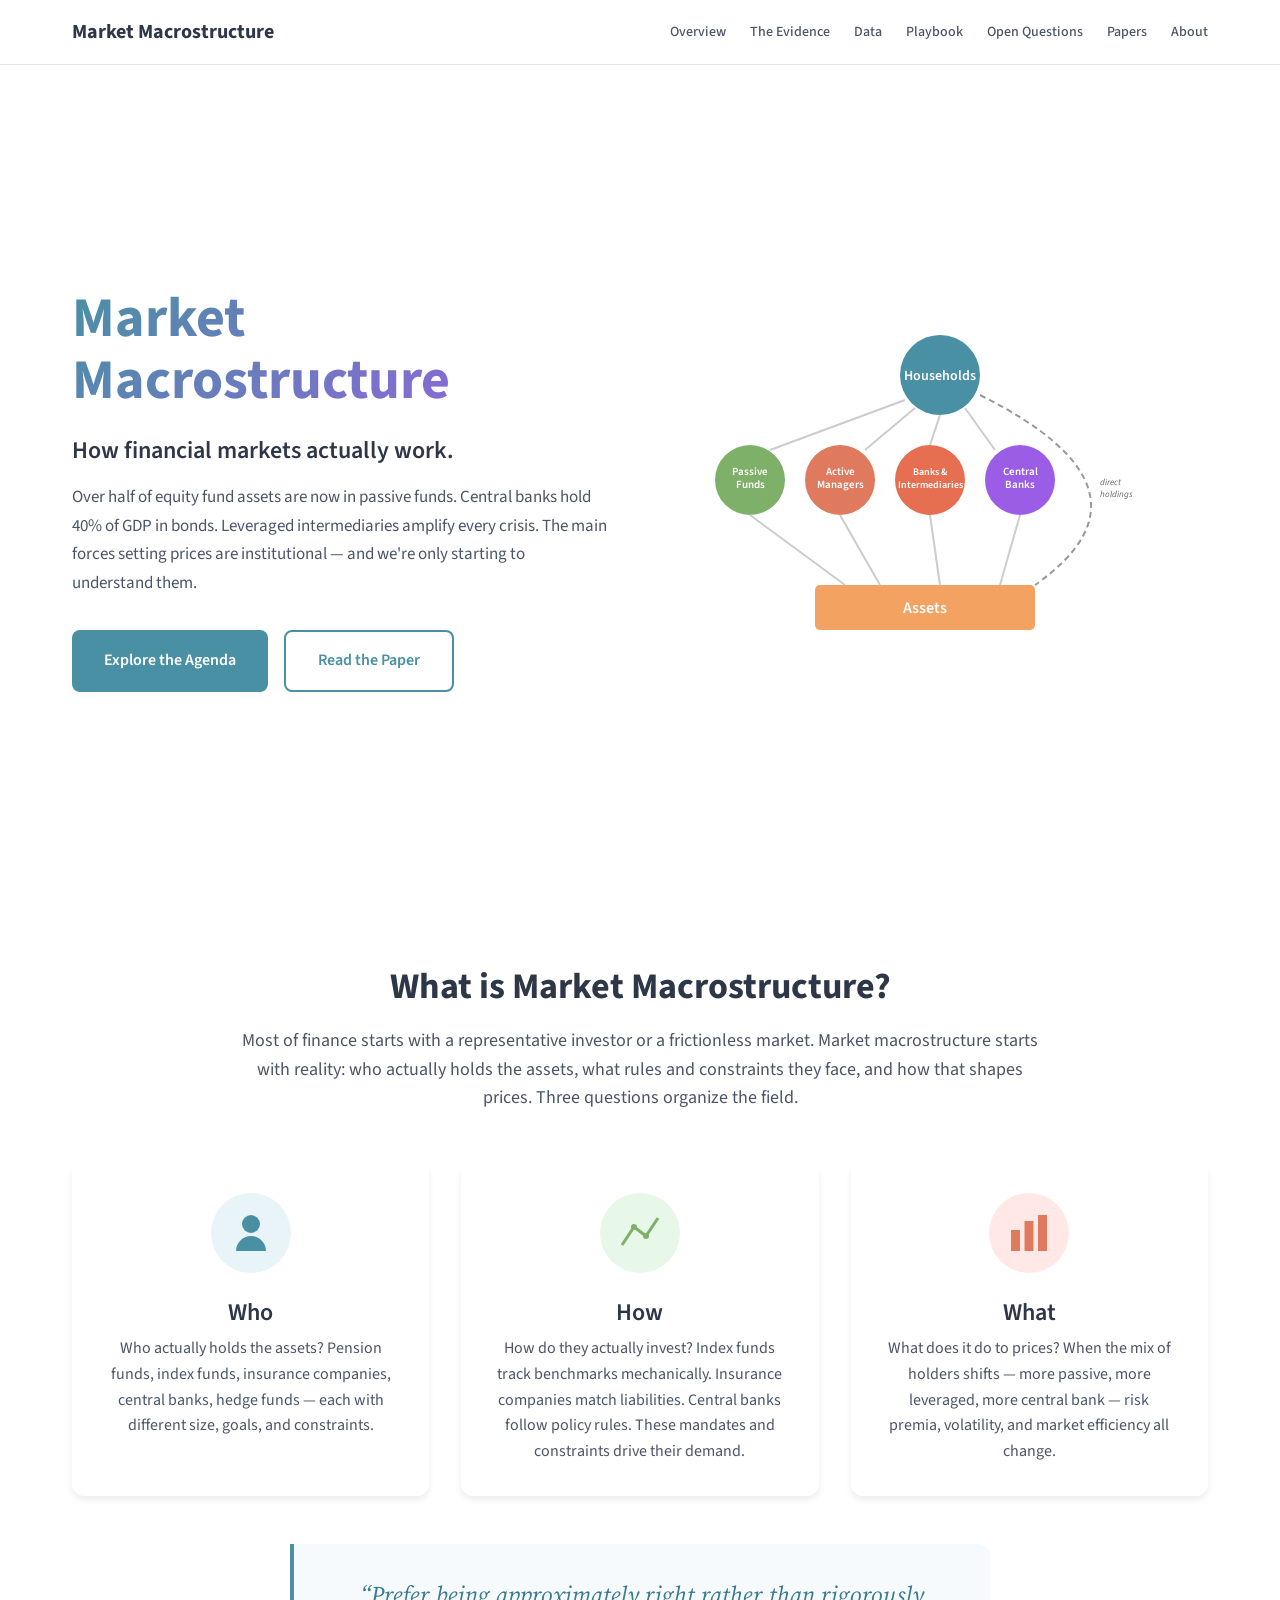
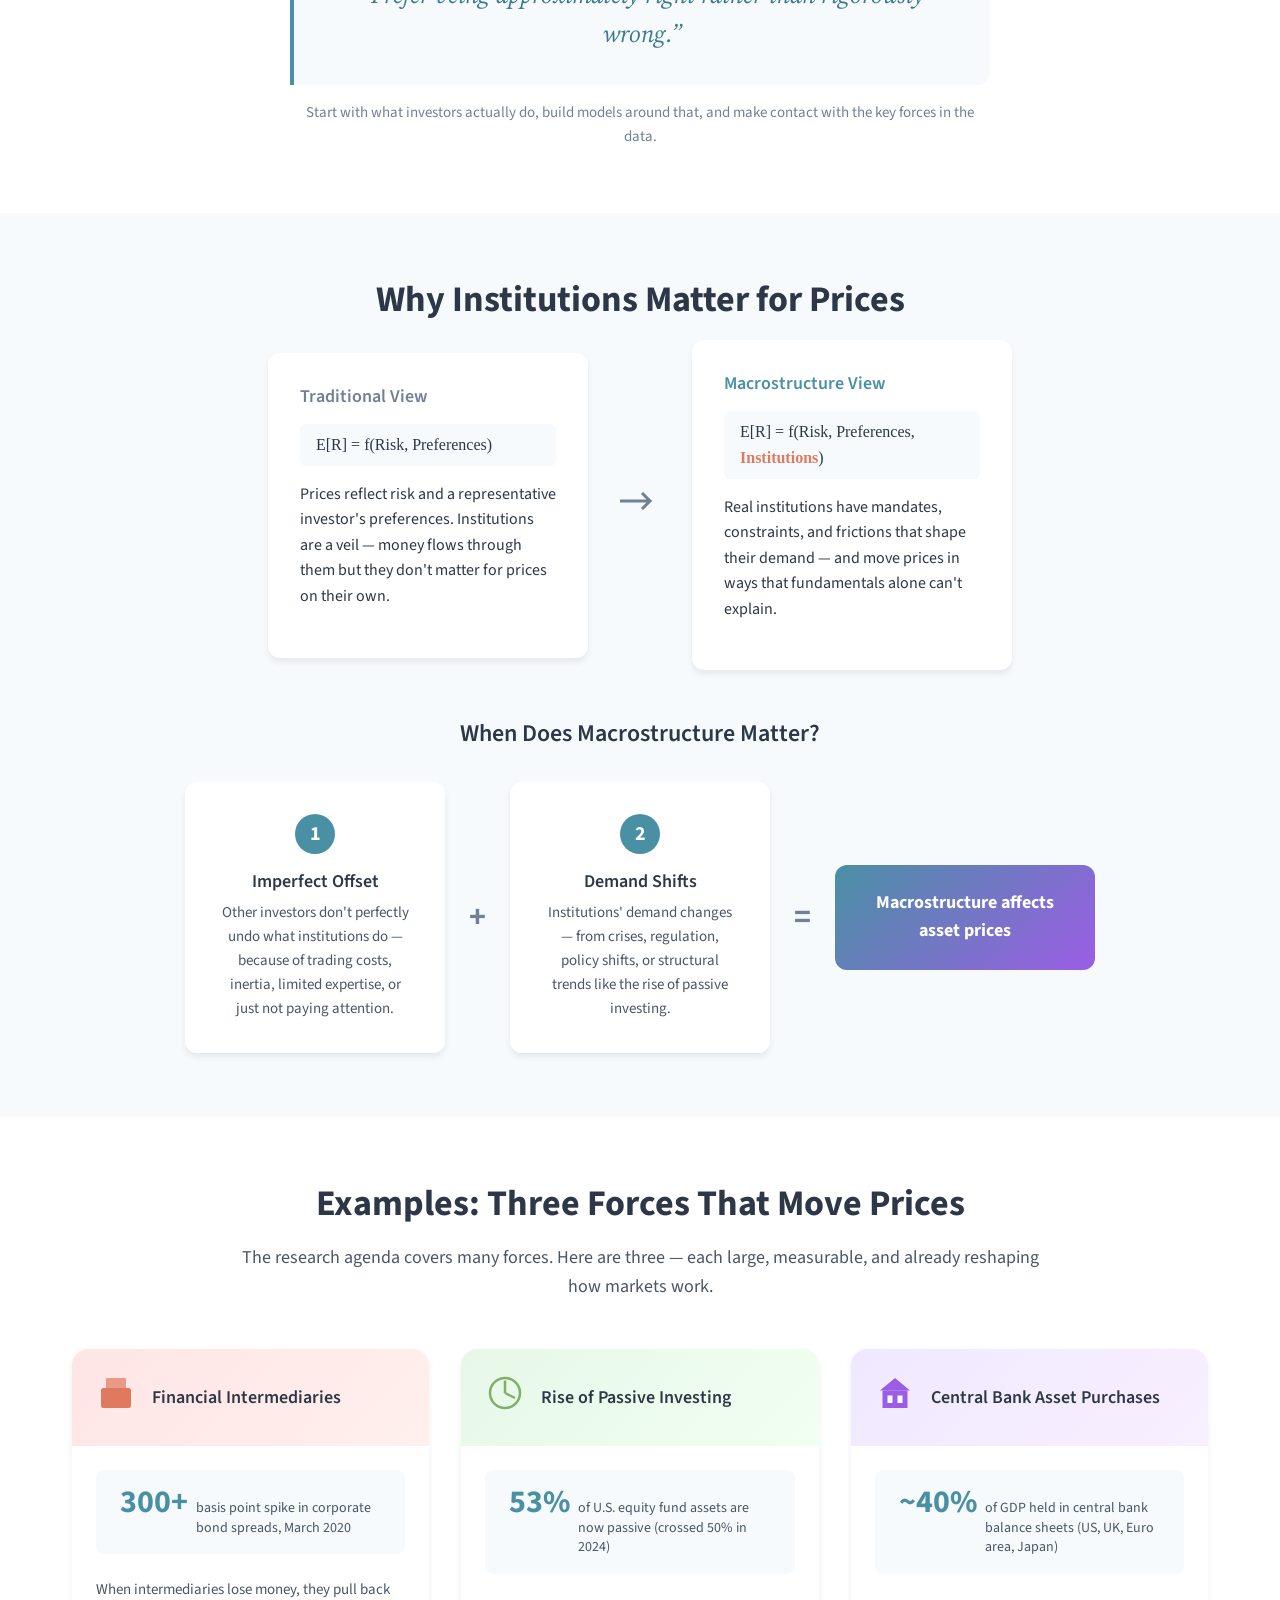
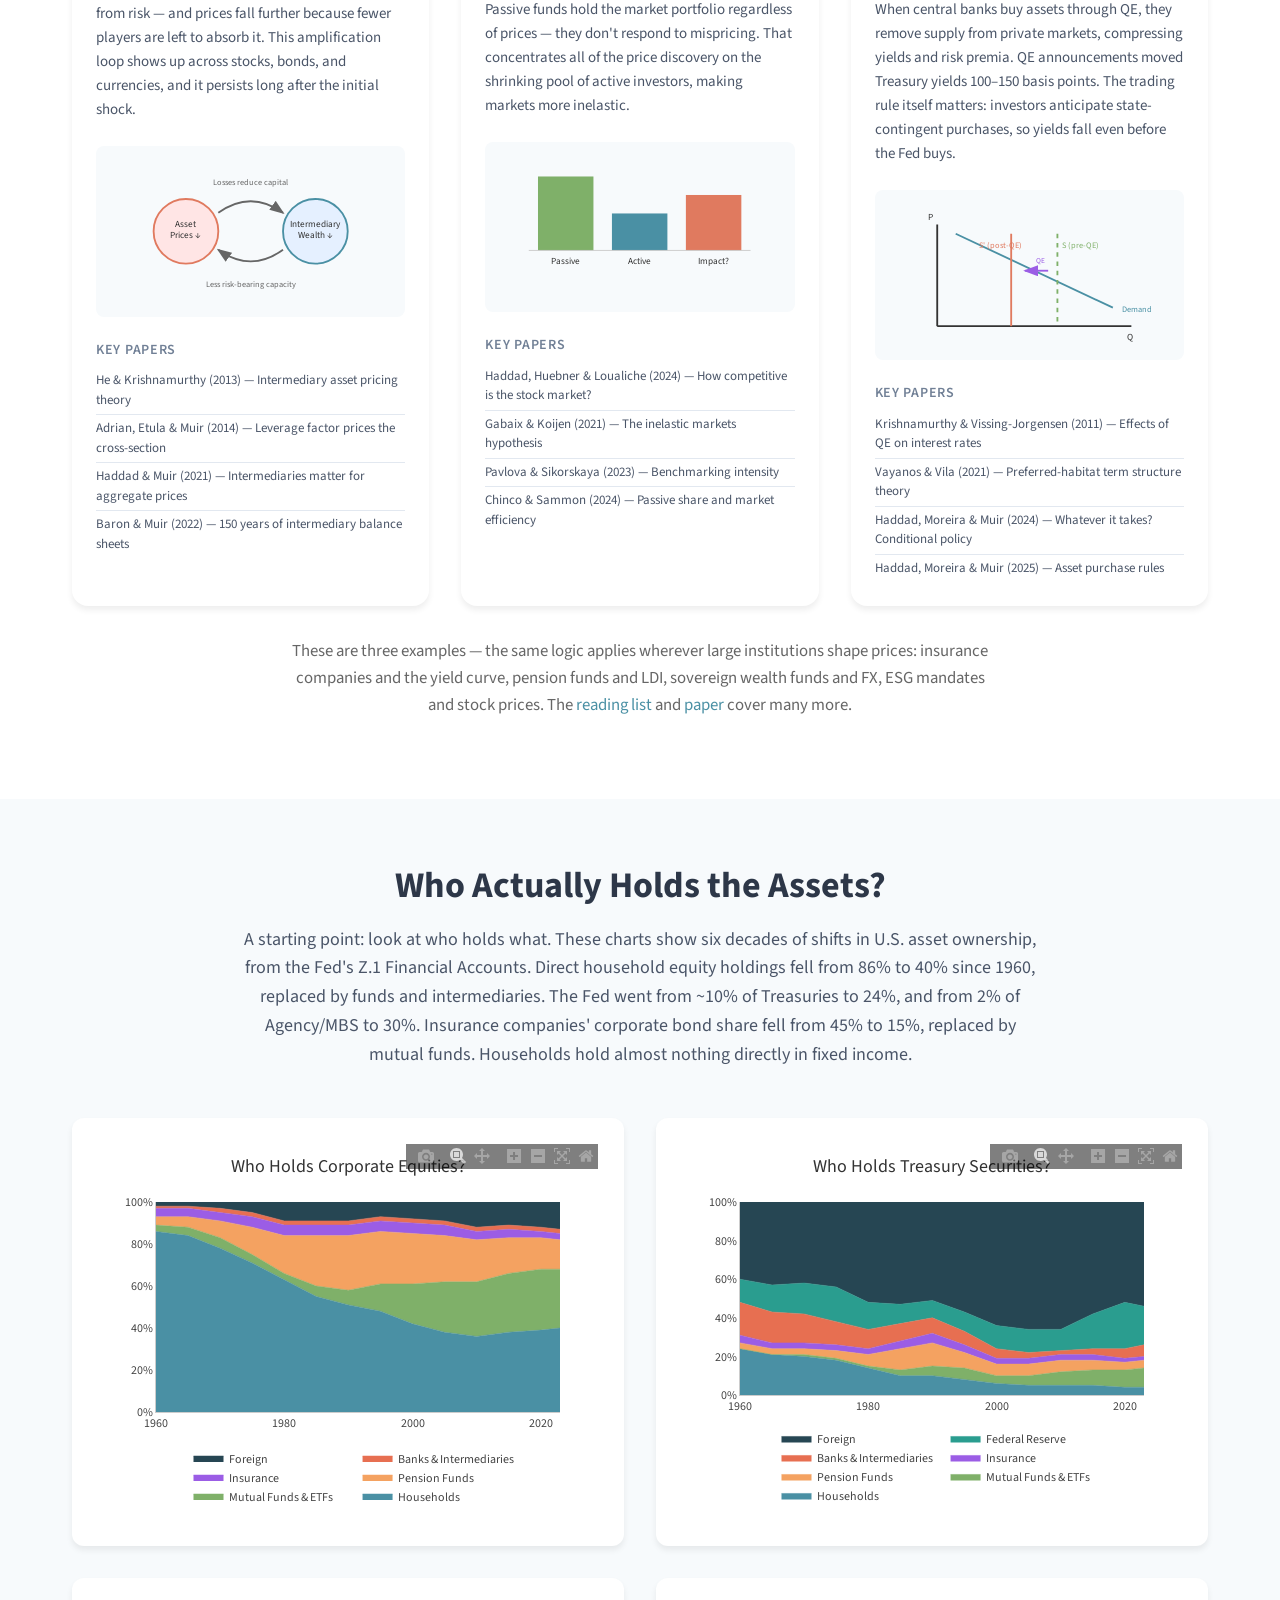
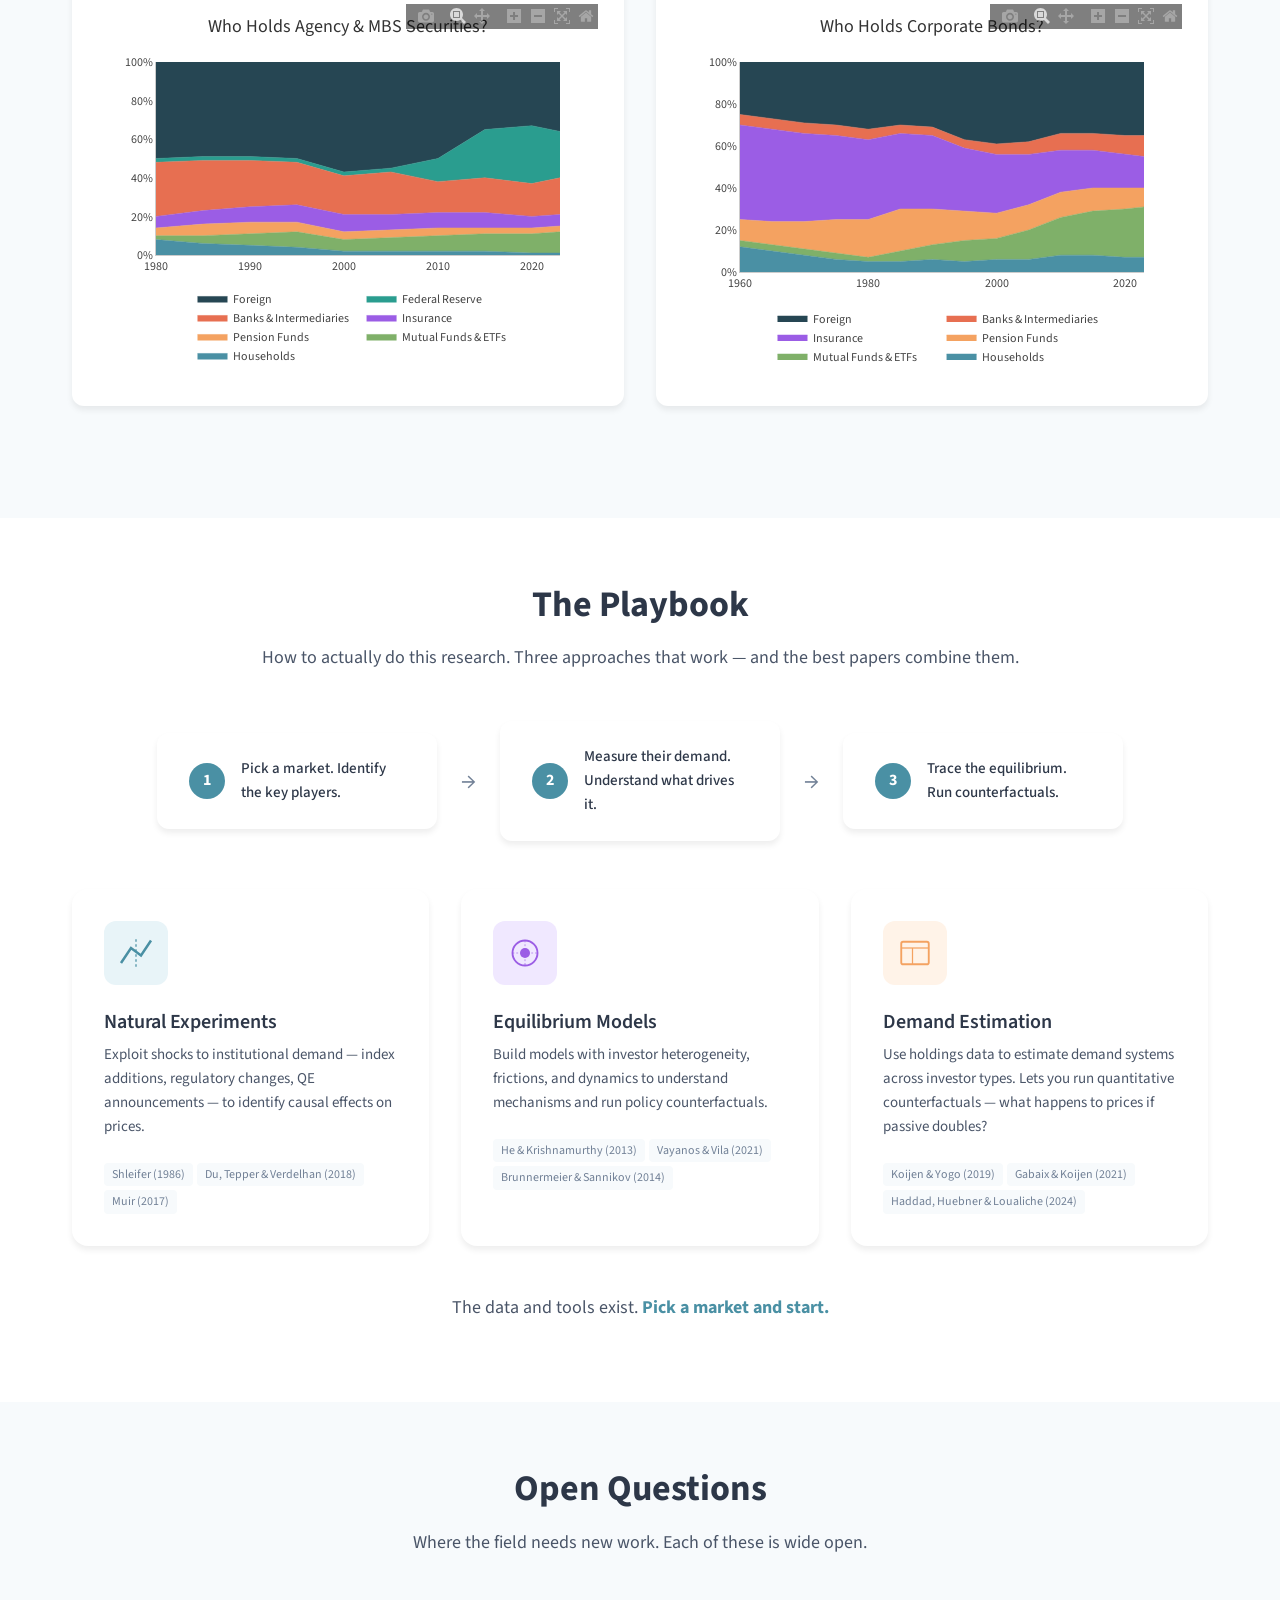
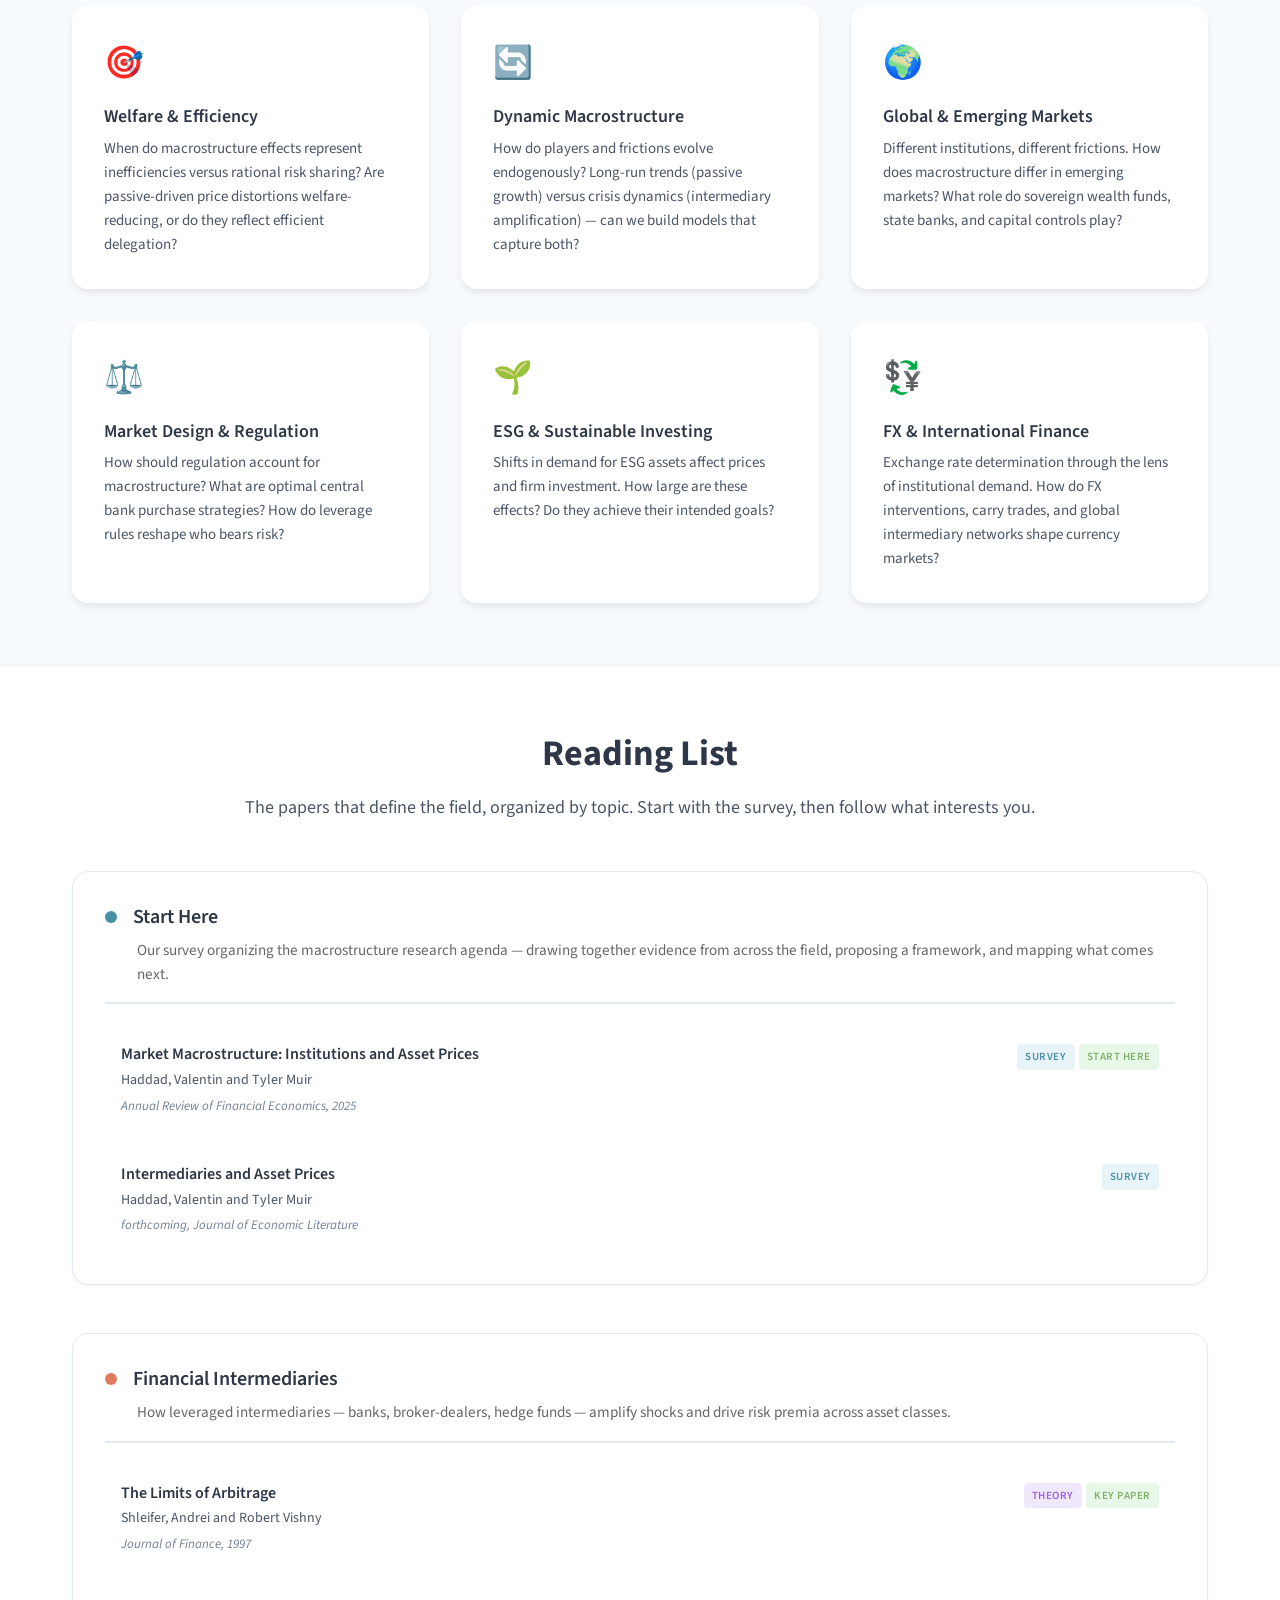
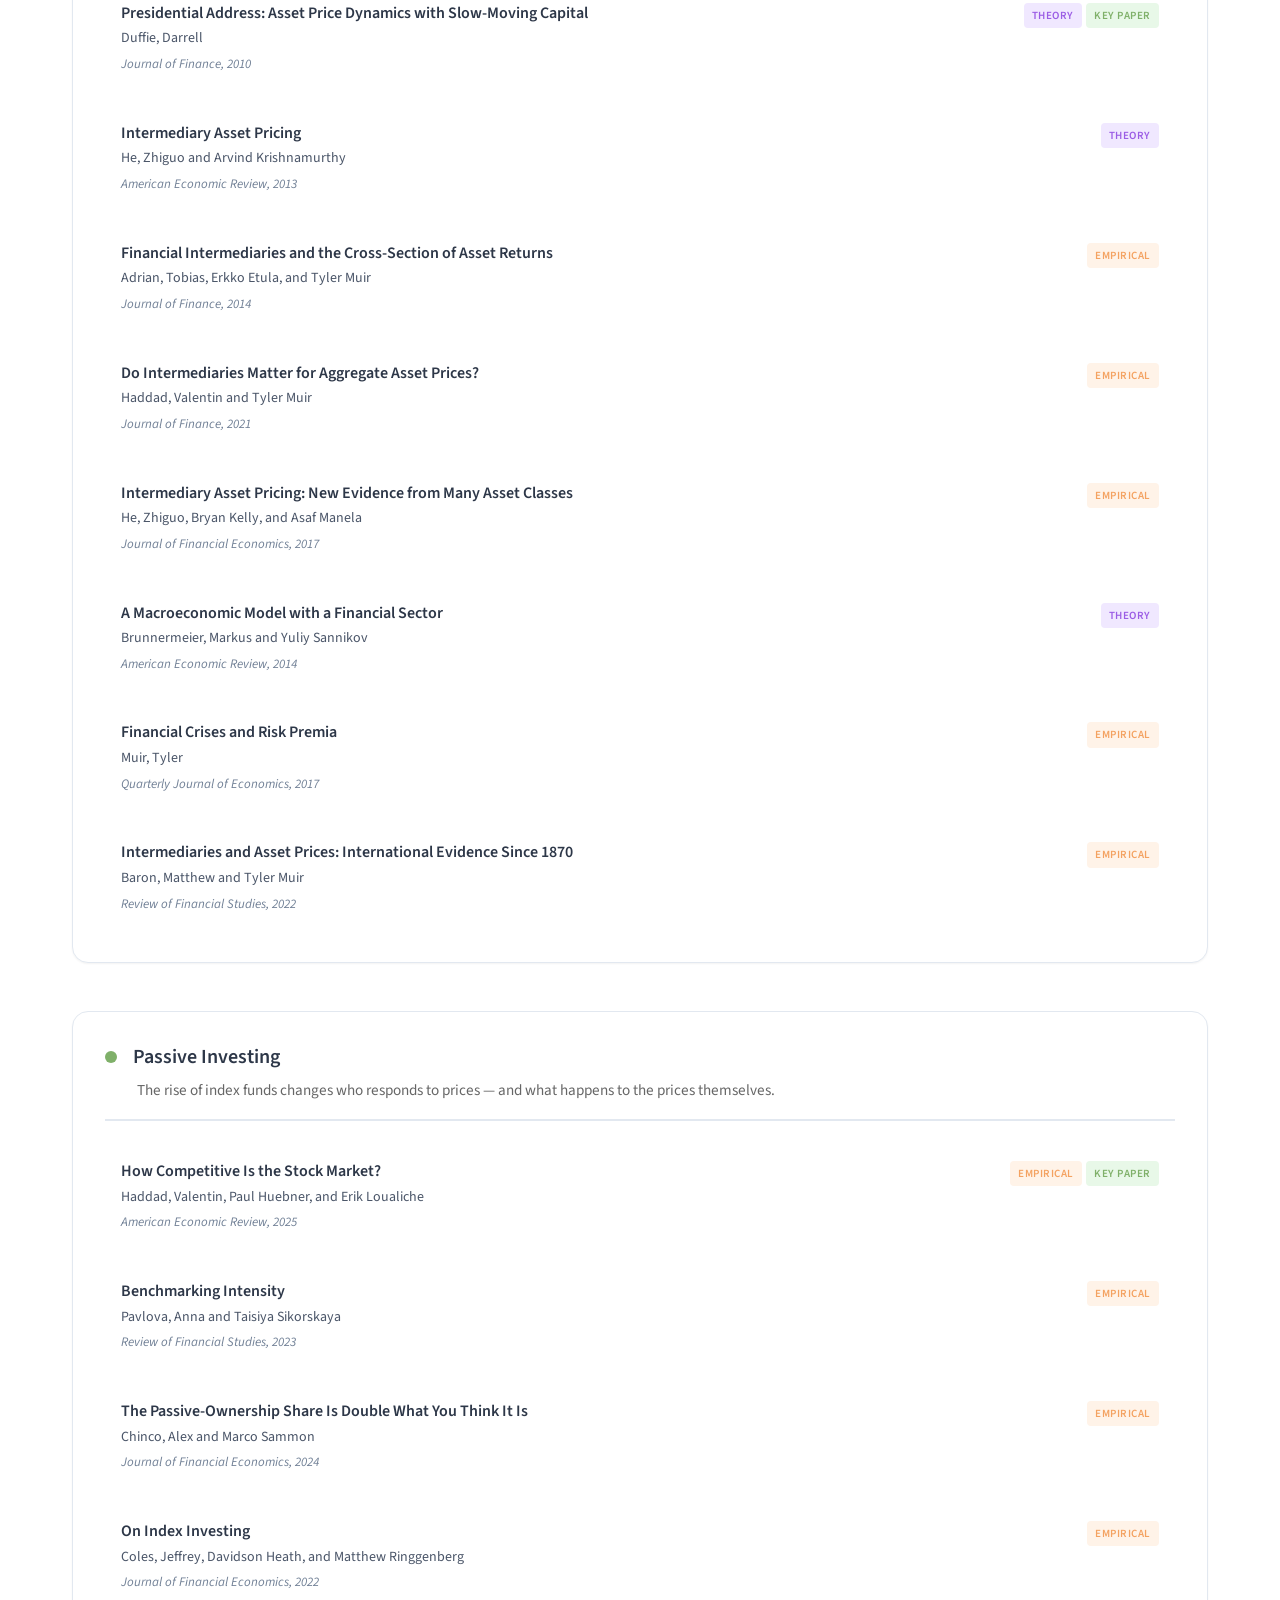
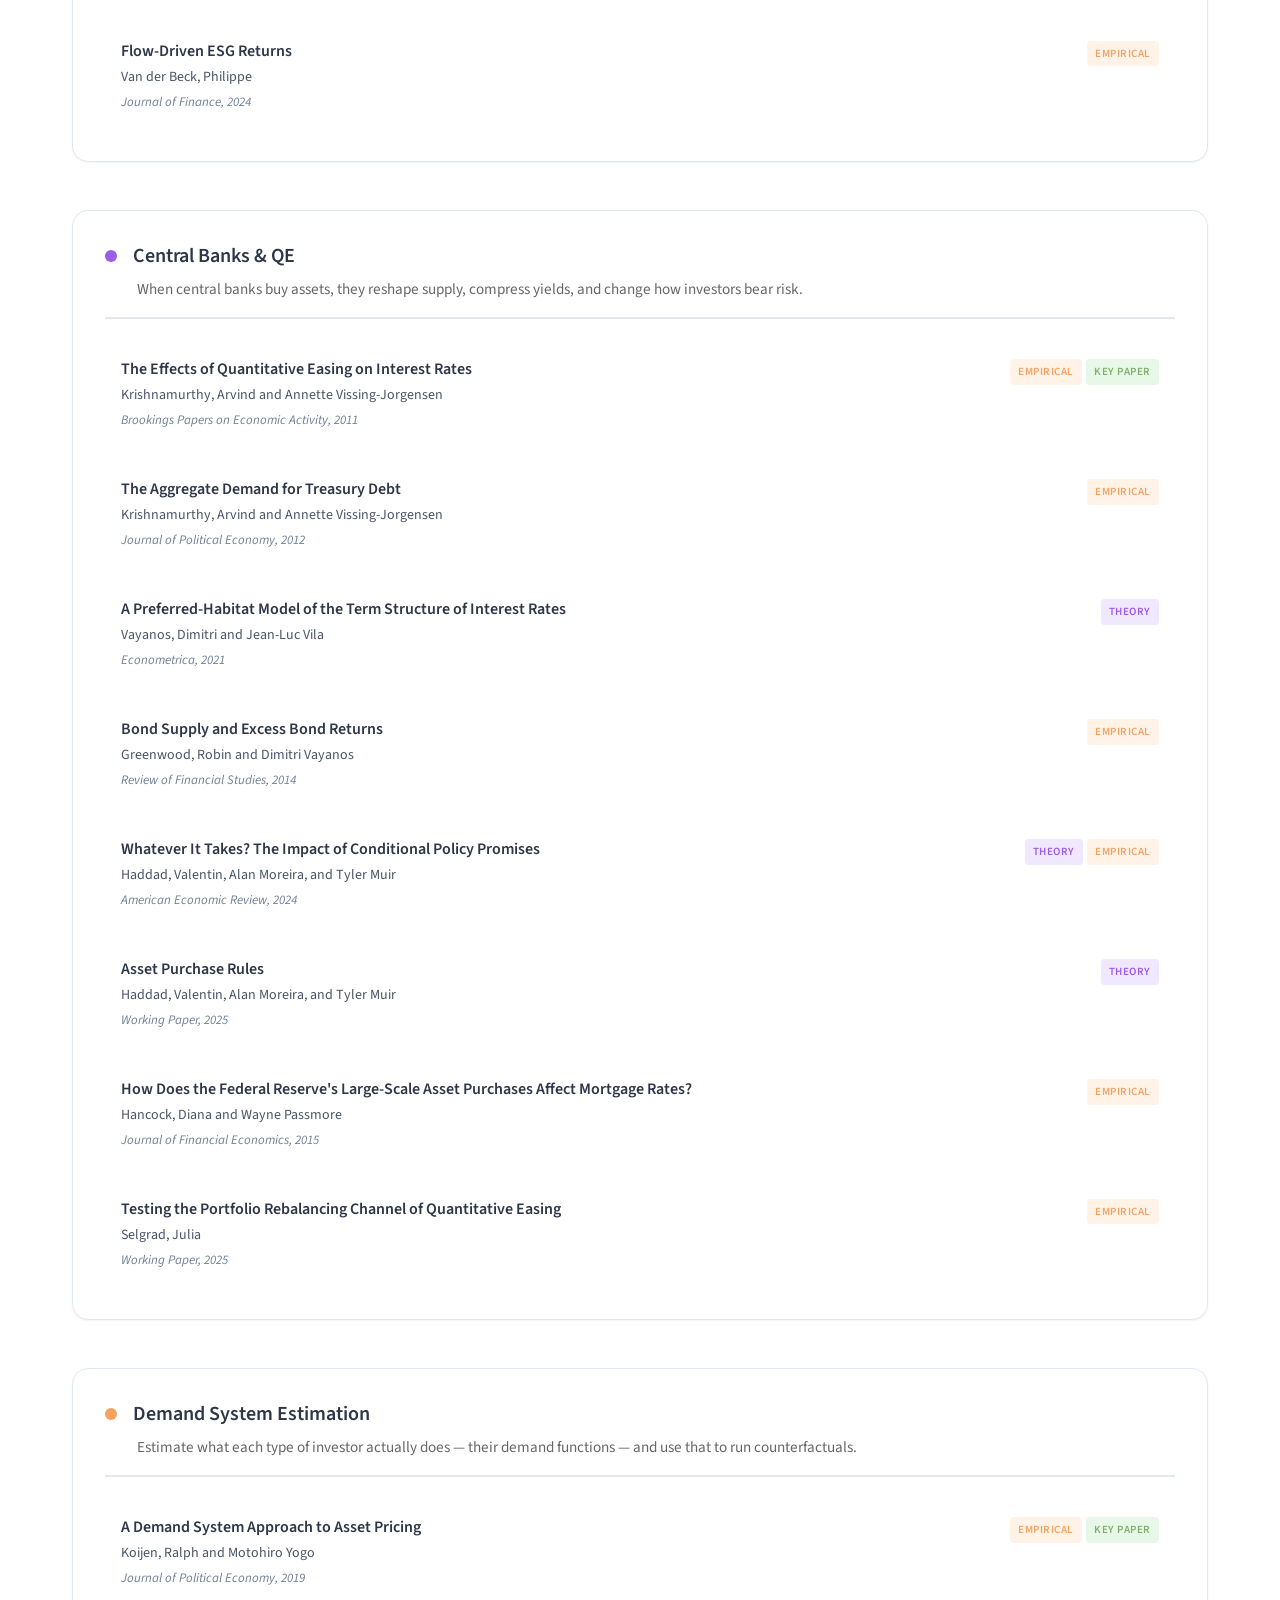
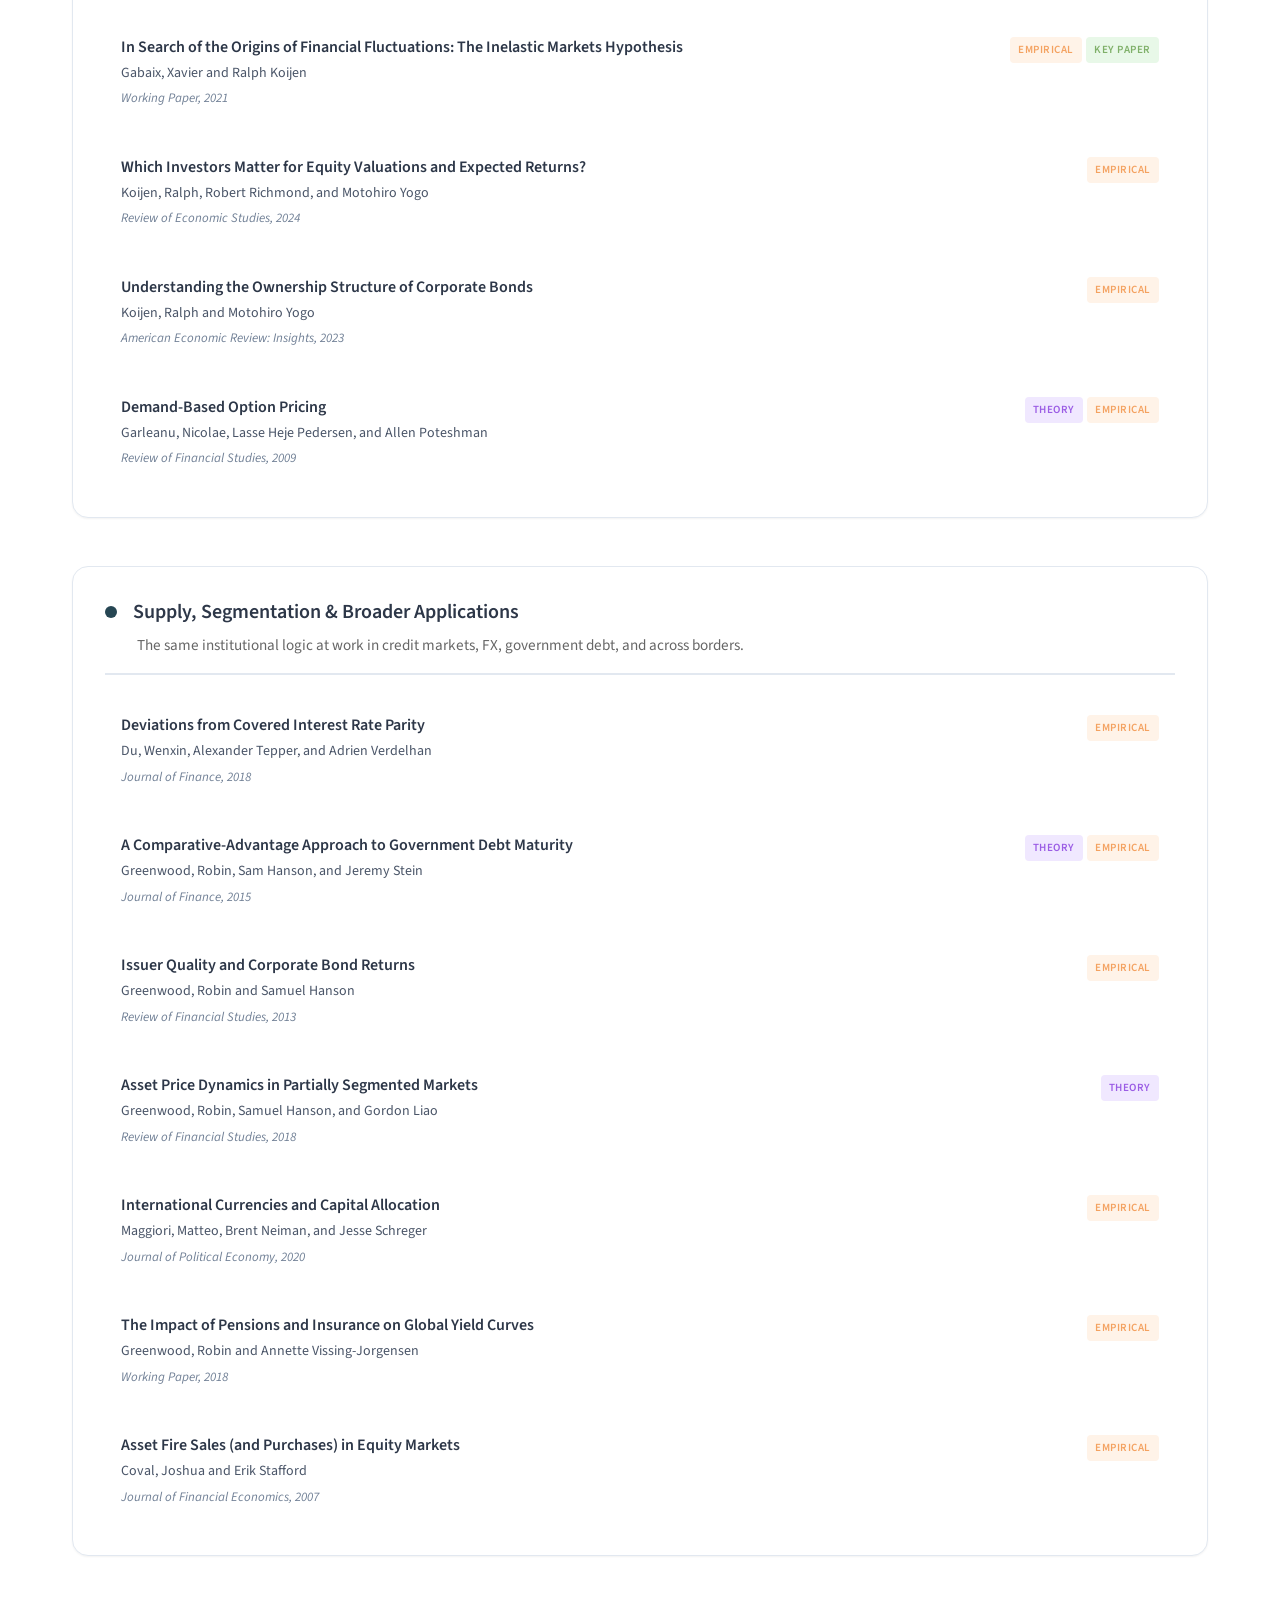
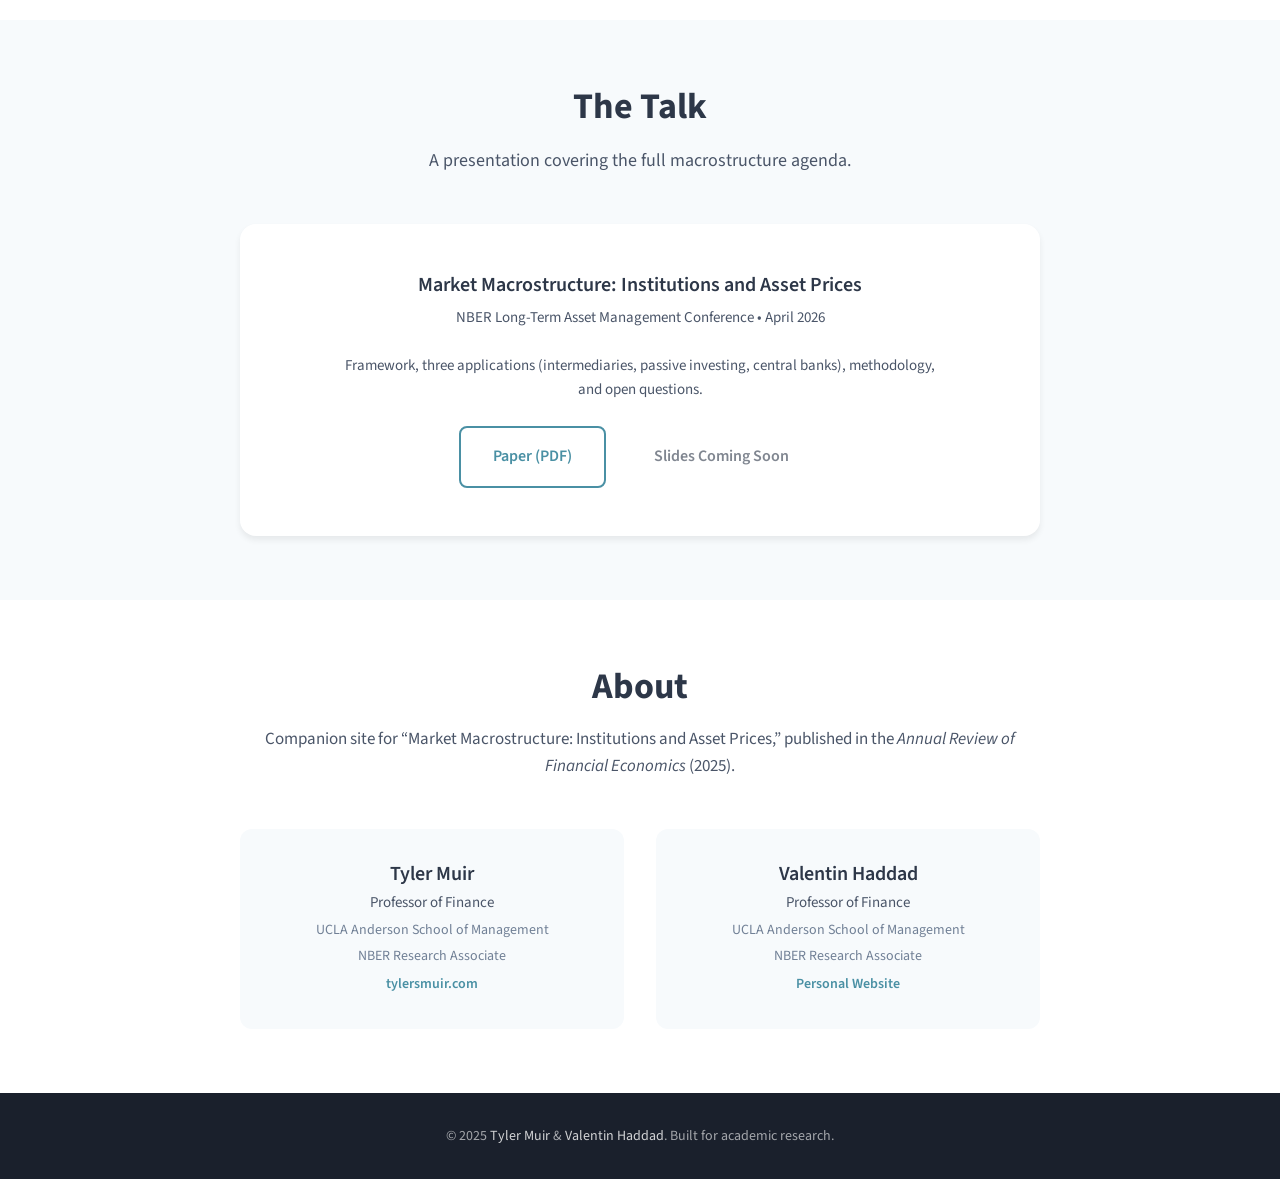
==== commit 9e0e889e: "Fix wrong links and journal for 4 reading list papers (h/t Aria Liu) - How Competitive Is the Stock " ====
--- a/index.html
+++ b/index.html
@@ -632,7 +632,7 @@
                         </div>
                         <div class="paper-item">
                             <div class="paper-info">
-                                <h4><a href="https://www.nber.org/papers/w26908" target="_blank">Intermediaries and Asset Prices: International Evidence Since 1870</a></h4>
+                                <h4><a href="https://academic.oup.com/rfs/article/35/5/2144/6320079" target="_blank">Intermediaries and Asset Prices: International Evidence Since 1870</a></h4>
                                 <p class="paper-authors">Baron, Matthew and Tyler Muir</p>
                                 <p class="paper-venue">Review of Financial Studies, 2022</p>
                             </div>
@@ -653,9 +653,9 @@
                     <div class="paper-list">
                         <div class="paper-item">
                             <div class="paper-info">
-                                <h4><a href="https://drive.google.com/file/d/1K9gBLkE3boc2WnYPvASoYMZivLsrnFX8/view" target="_blank">How Competitive Is the Stock Market?</a></h4>
+                                <h4><a href="https://www.aeaweb.org/articles?id=10.1257/aer.20230505" target="_blank">How Competitive Is the Stock Market?</a></h4>
                                 <p class="paper-authors">Haddad, Valentin, Paul Huebner, and Erik Loualiche</p>
-                                <p class="paper-venue">Journal of Political Economy, 2024</p>
+                                <p class="paper-venue">American Economic Review, 2025</p>
                             </div>
                             <div class="paper-tags">
                                 <span class="tag empirical">Empirical</span>
@@ -767,7 +767,7 @@
                         </div>
                         <div class="paper-item">
                             <div class="paper-info">
-                                <h4><a href="https://tylersmuir.com" target="_blank">Asset Purchase Rules</a></h4>
+                                <h4><a href="https://www.dropbox.com/scl/fi/v8dl87heoihd0q6nqnzs0/qe_rule_posted.pdf?rlkey=23uotbmngwgjaz0dqvb4rrpfh&e=1&dl=0" target="_blank">Asset Purchase Rules</a></h4>
                                 <p class="paper-authors">Haddad, Valentin, Alan Moreira, and Tyler Muir</p>
                                 <p class="paper-venue">Working Paper, 2025</p>
                             </div>
@@ -787,7 +787,7 @@
                         </div>
                         <div class="paper-item">
                             <div class="paper-info">
-                                <h4><a href="https://www.juliaselgrad.com/" target="_blank">Testing the Portfolio Rebalancing Channel of Quantitative Easing</a></h4>
+                                <h4><a href="https://www.dropbox.com/scl/fi/3aqgzcbu1dfngctd20ity/PortfolioRebalancingChannelofQE_JSelgrad.pdf?rlkey=znglog41fqlbgd0v5wwaptvv3&e=1&st=80oylrky&dl=0" target="_blank">Testing the Portfolio Rebalancing Channel of Quantitative Easing</a></h4>
                                 <p class="paper-authors">Selgrad, Julia</p>
                                 <p class="paper-venue">Working Paper, 2025</p>
                             </div>
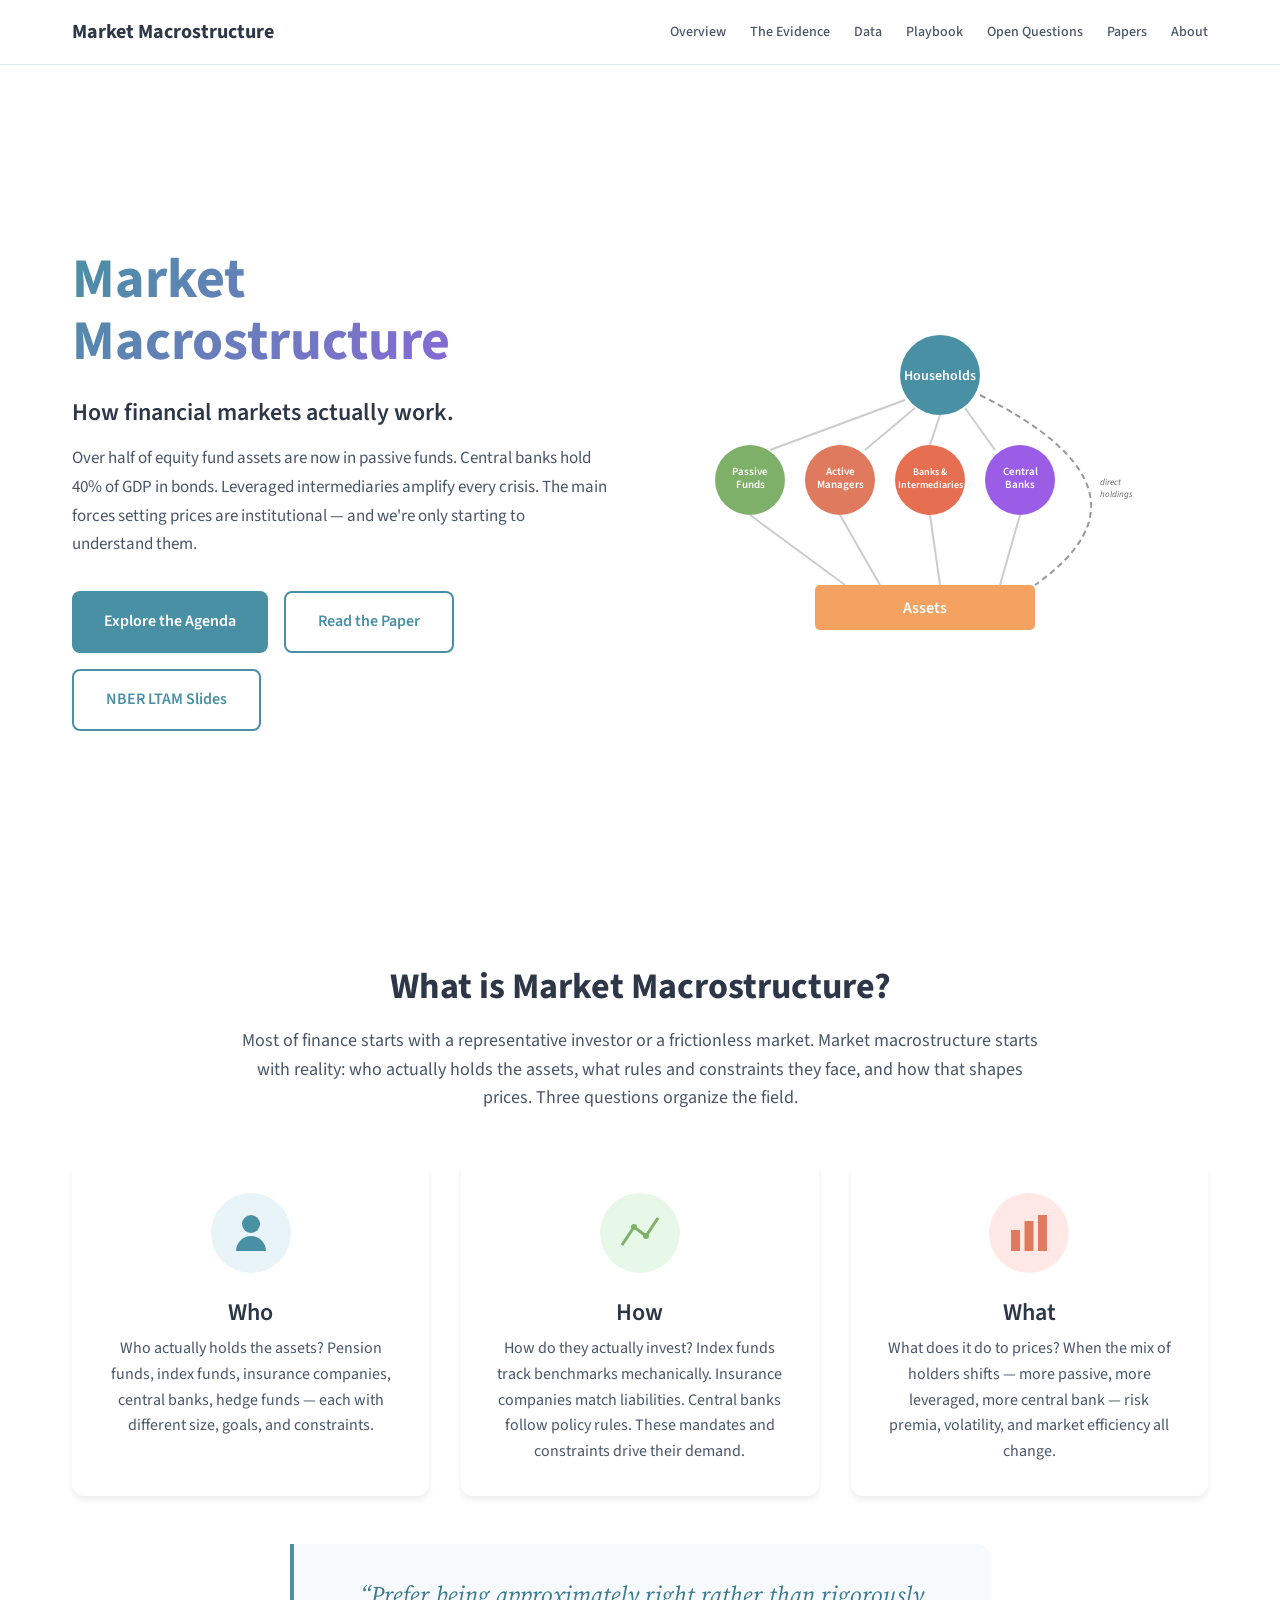
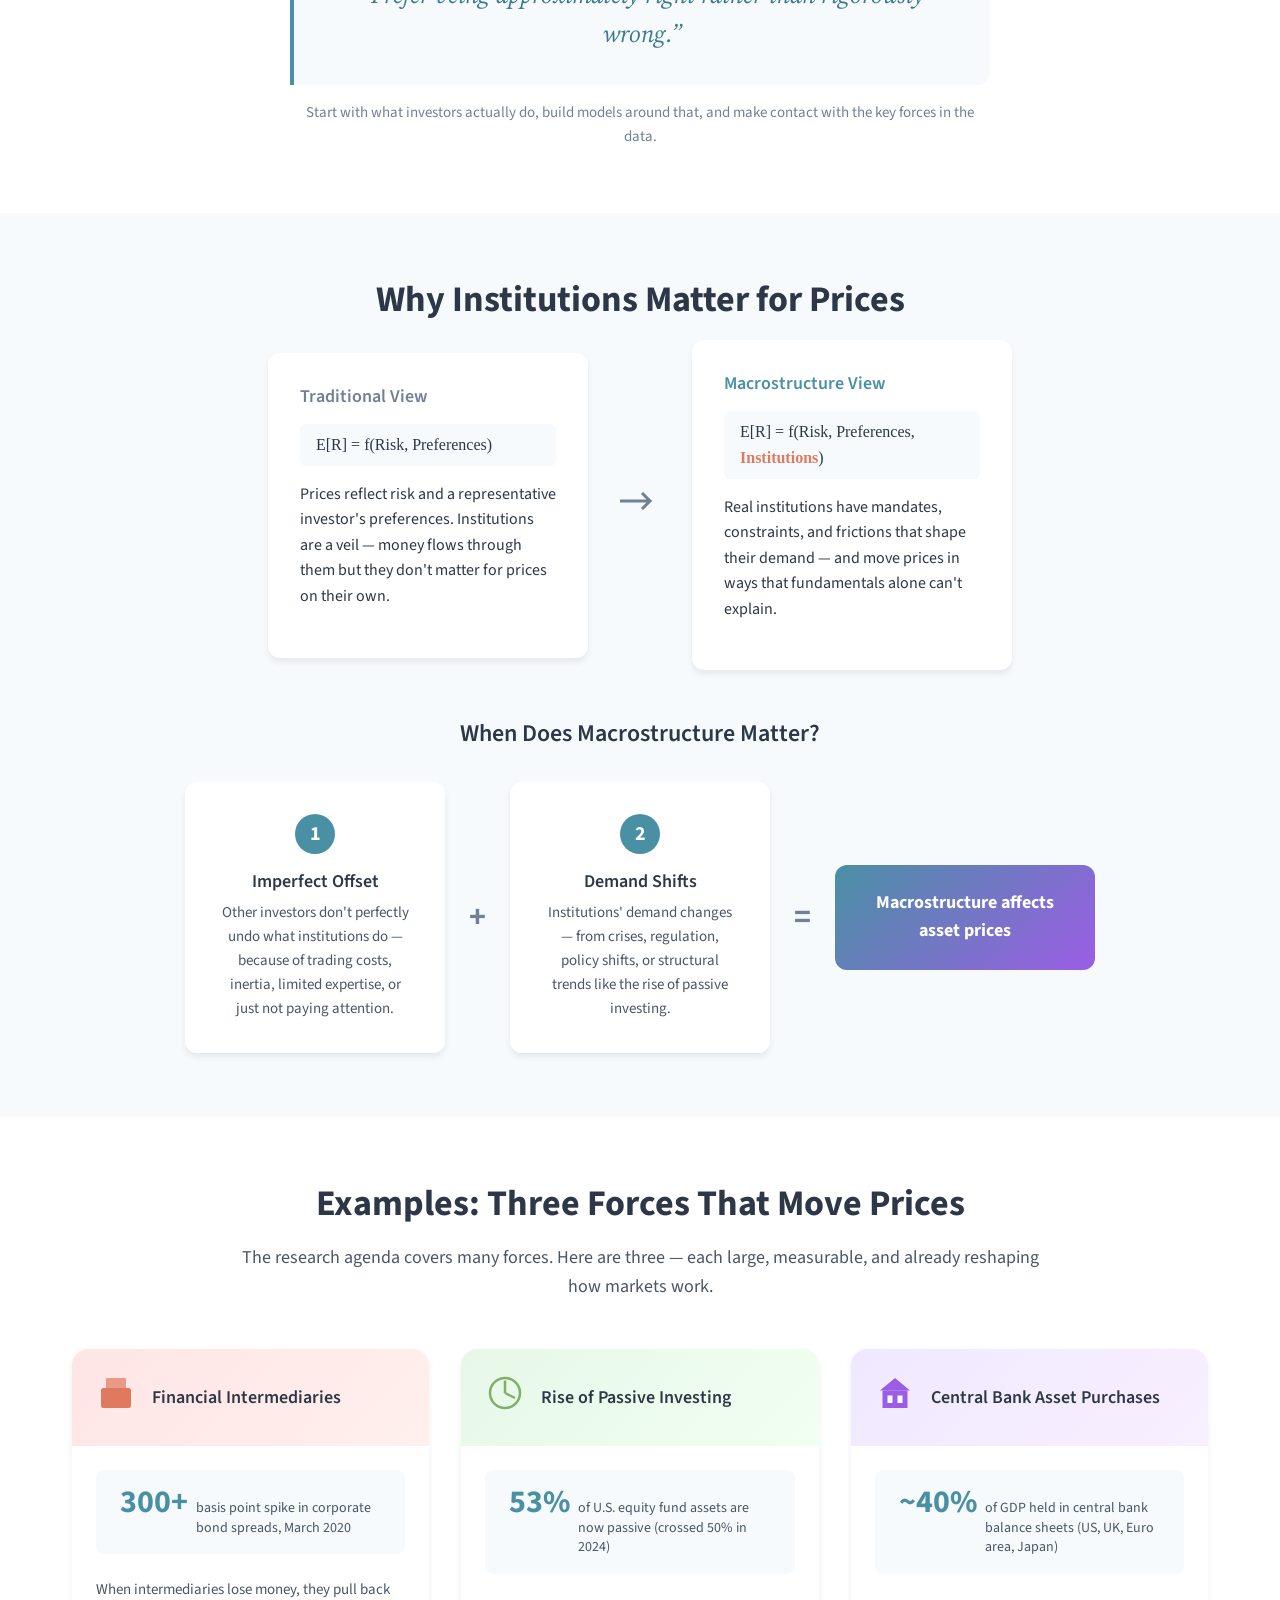
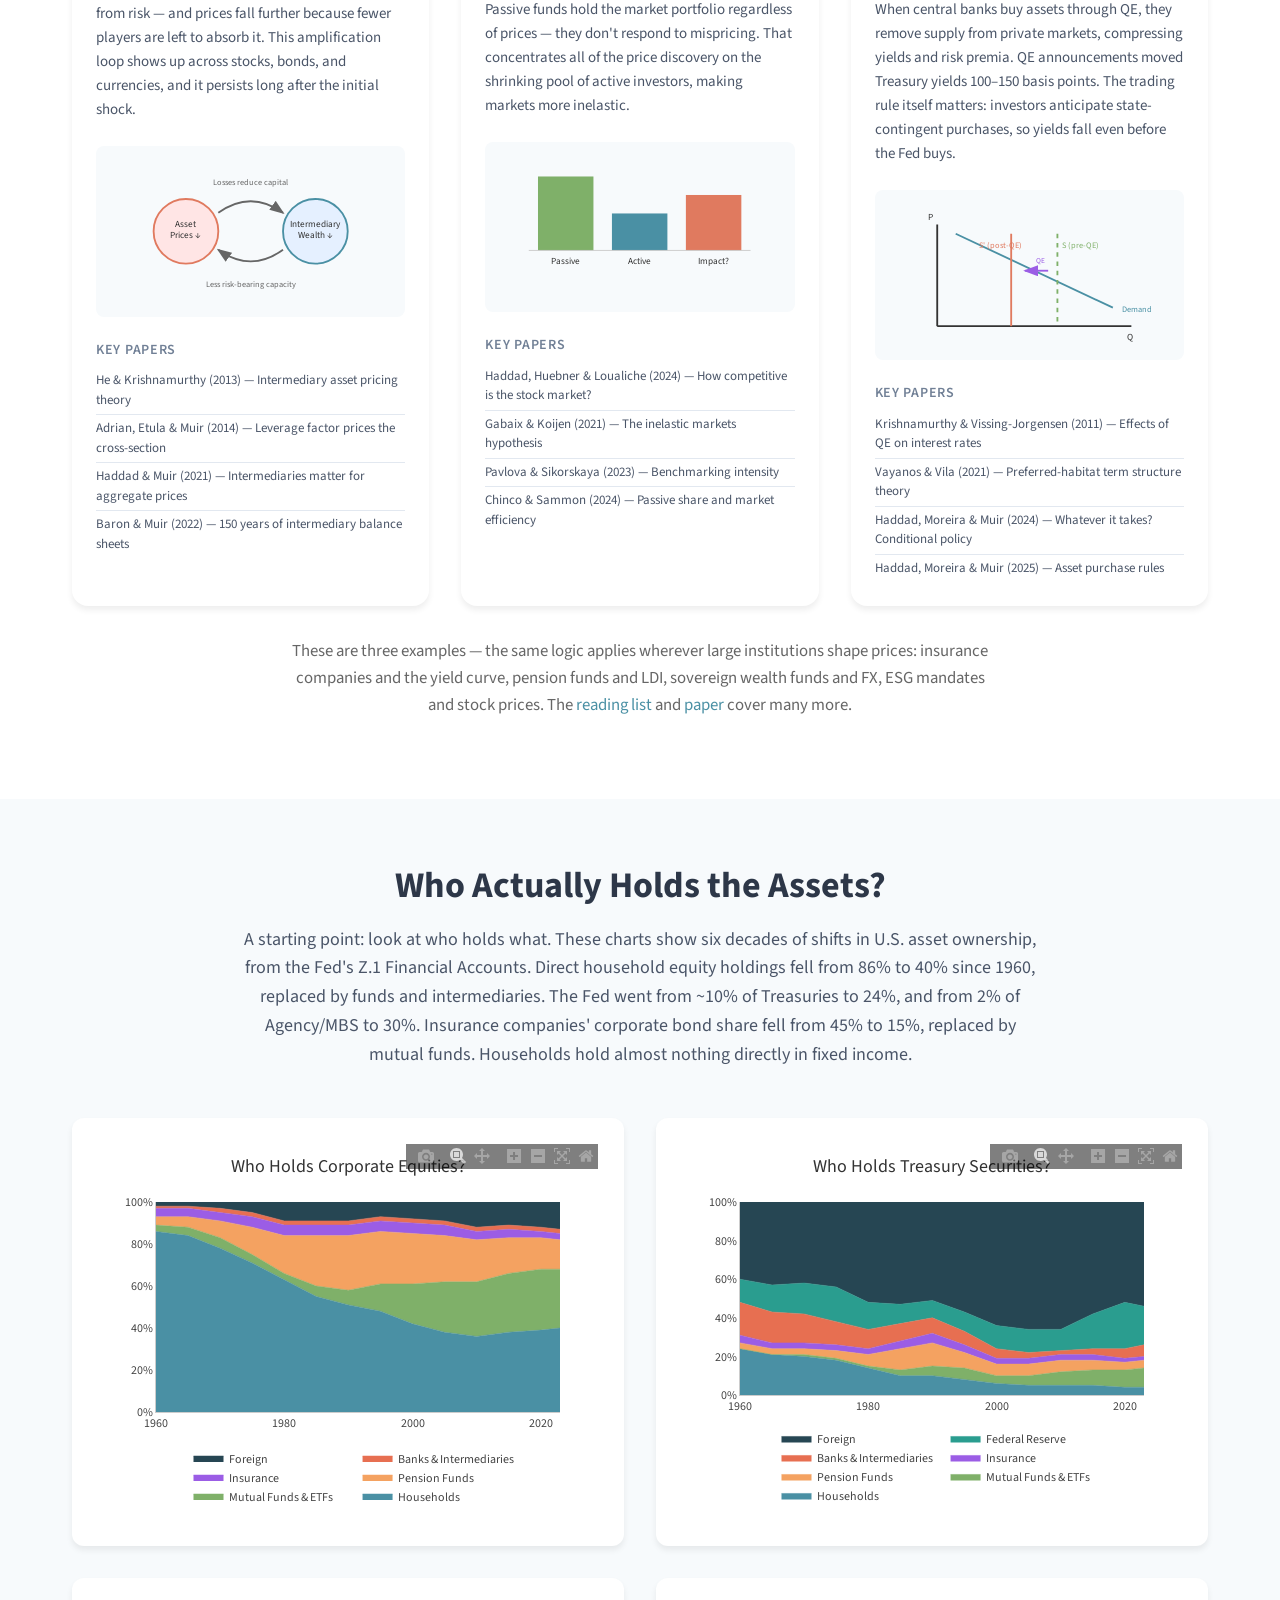
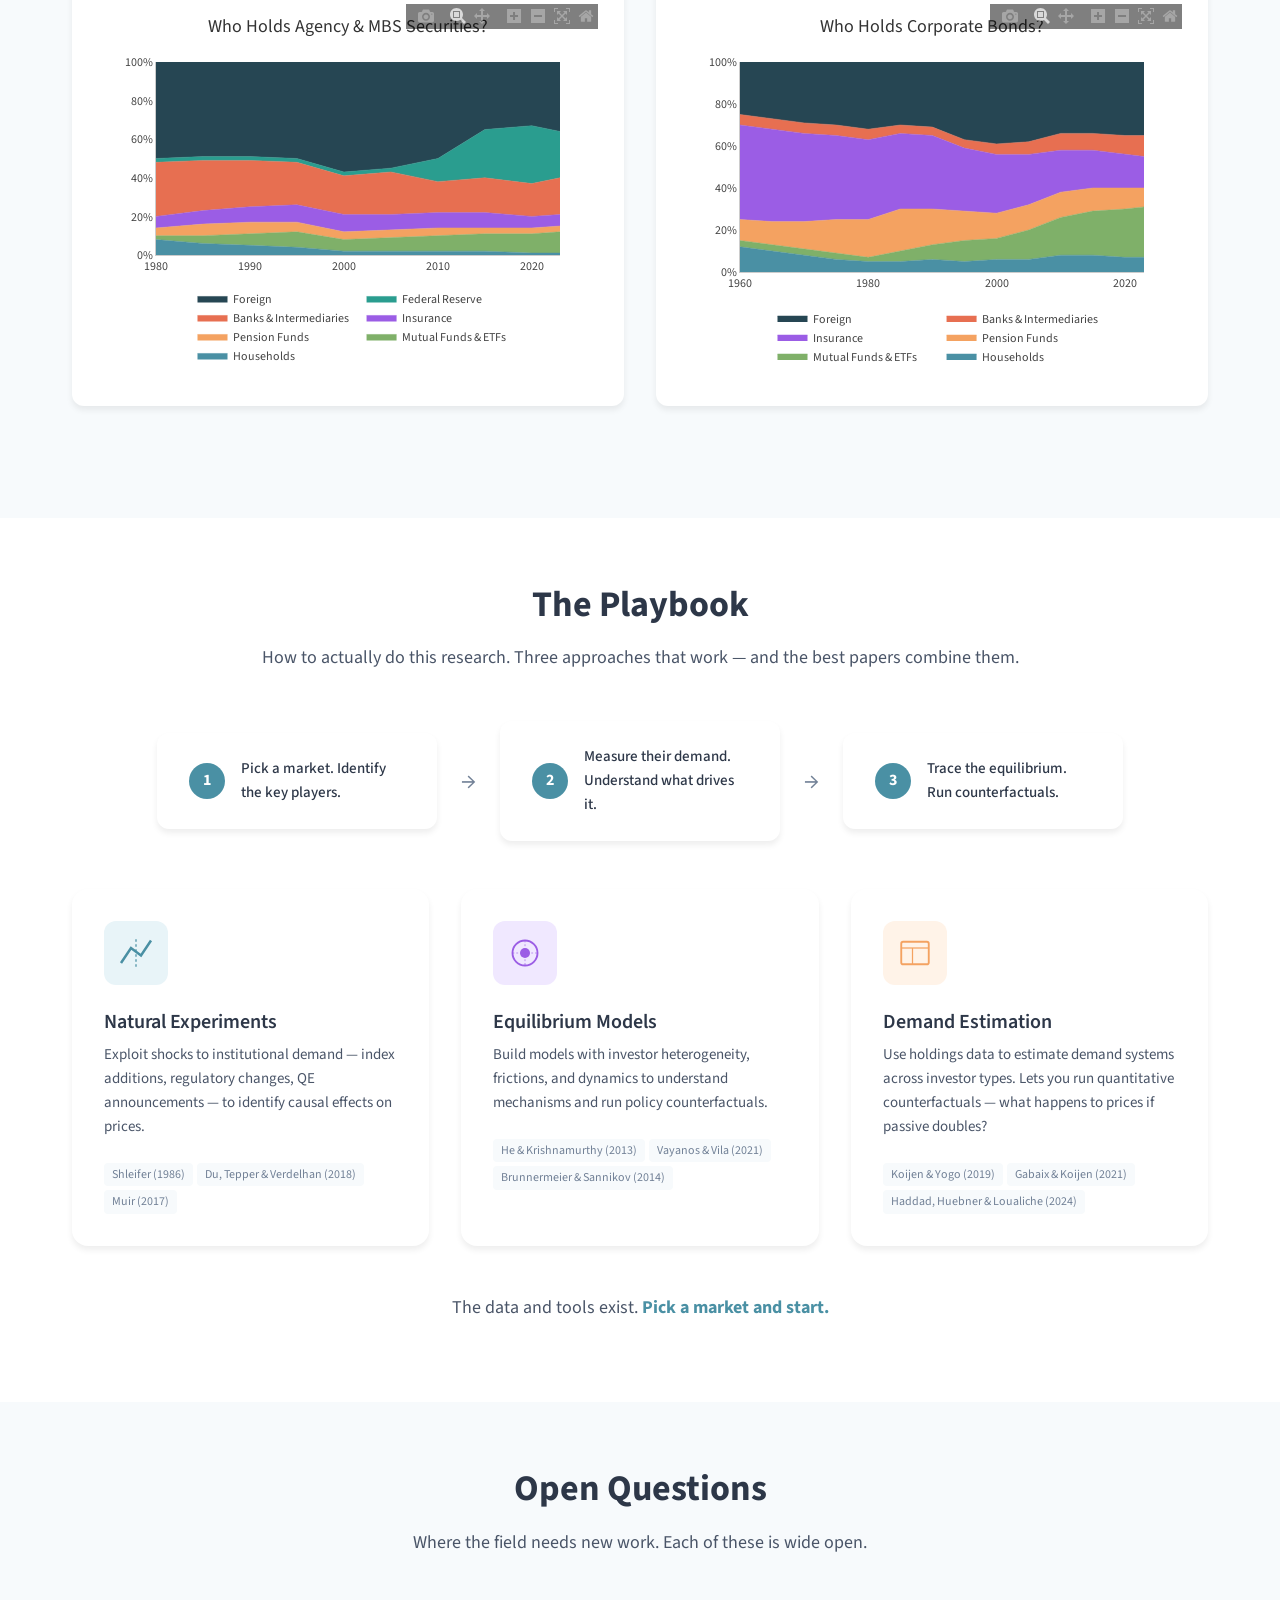
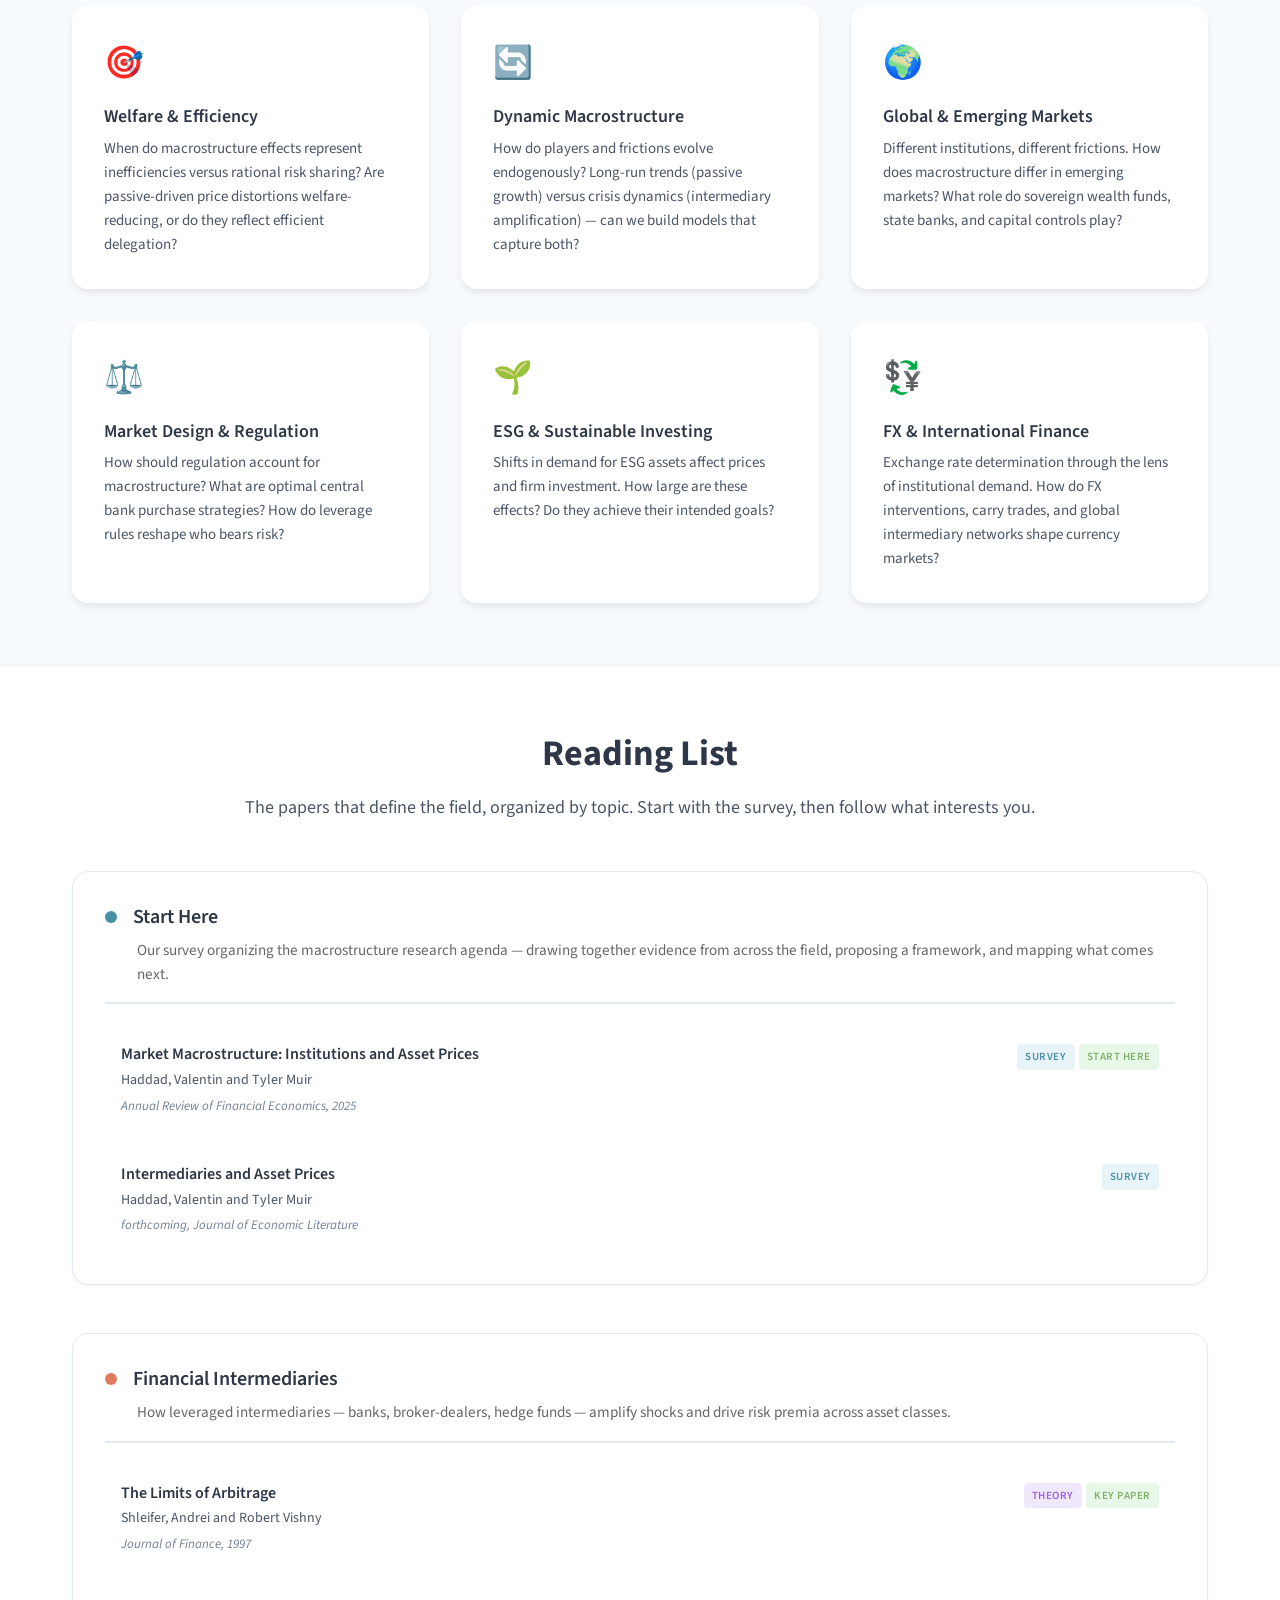
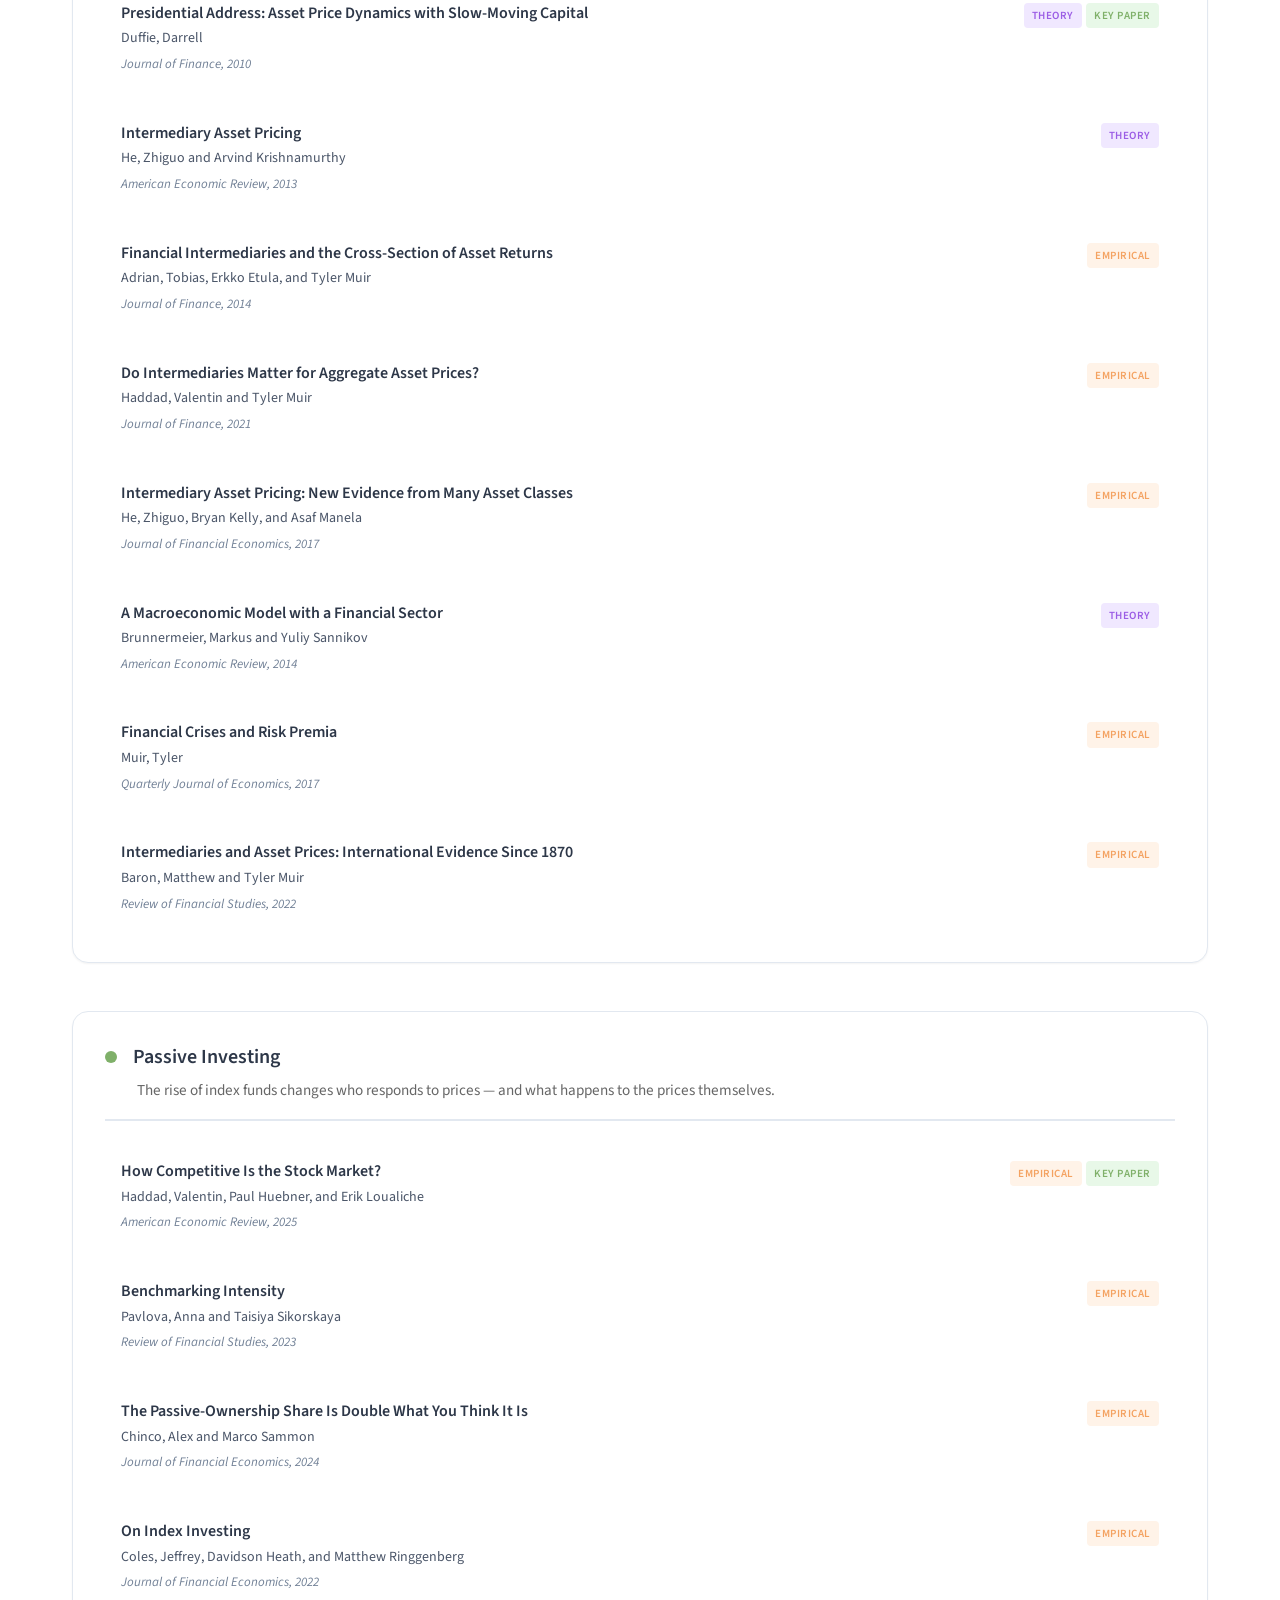
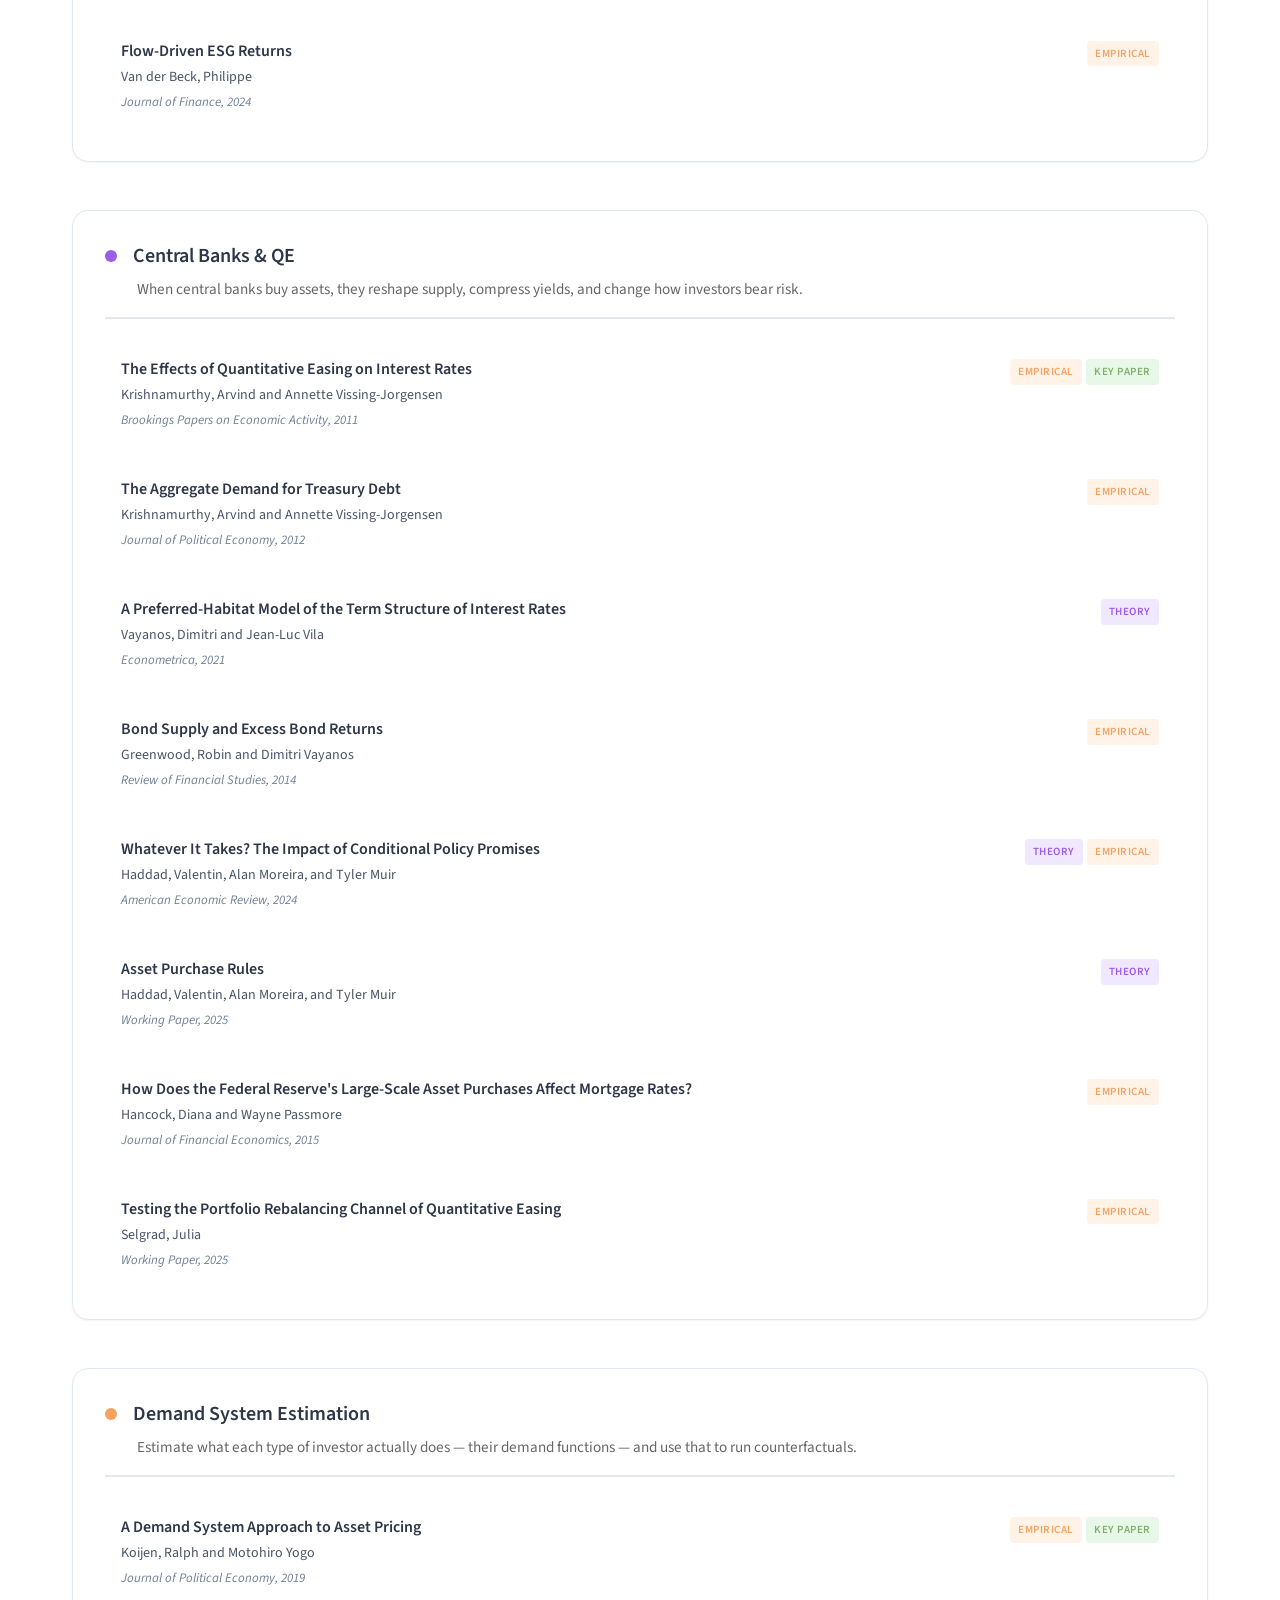
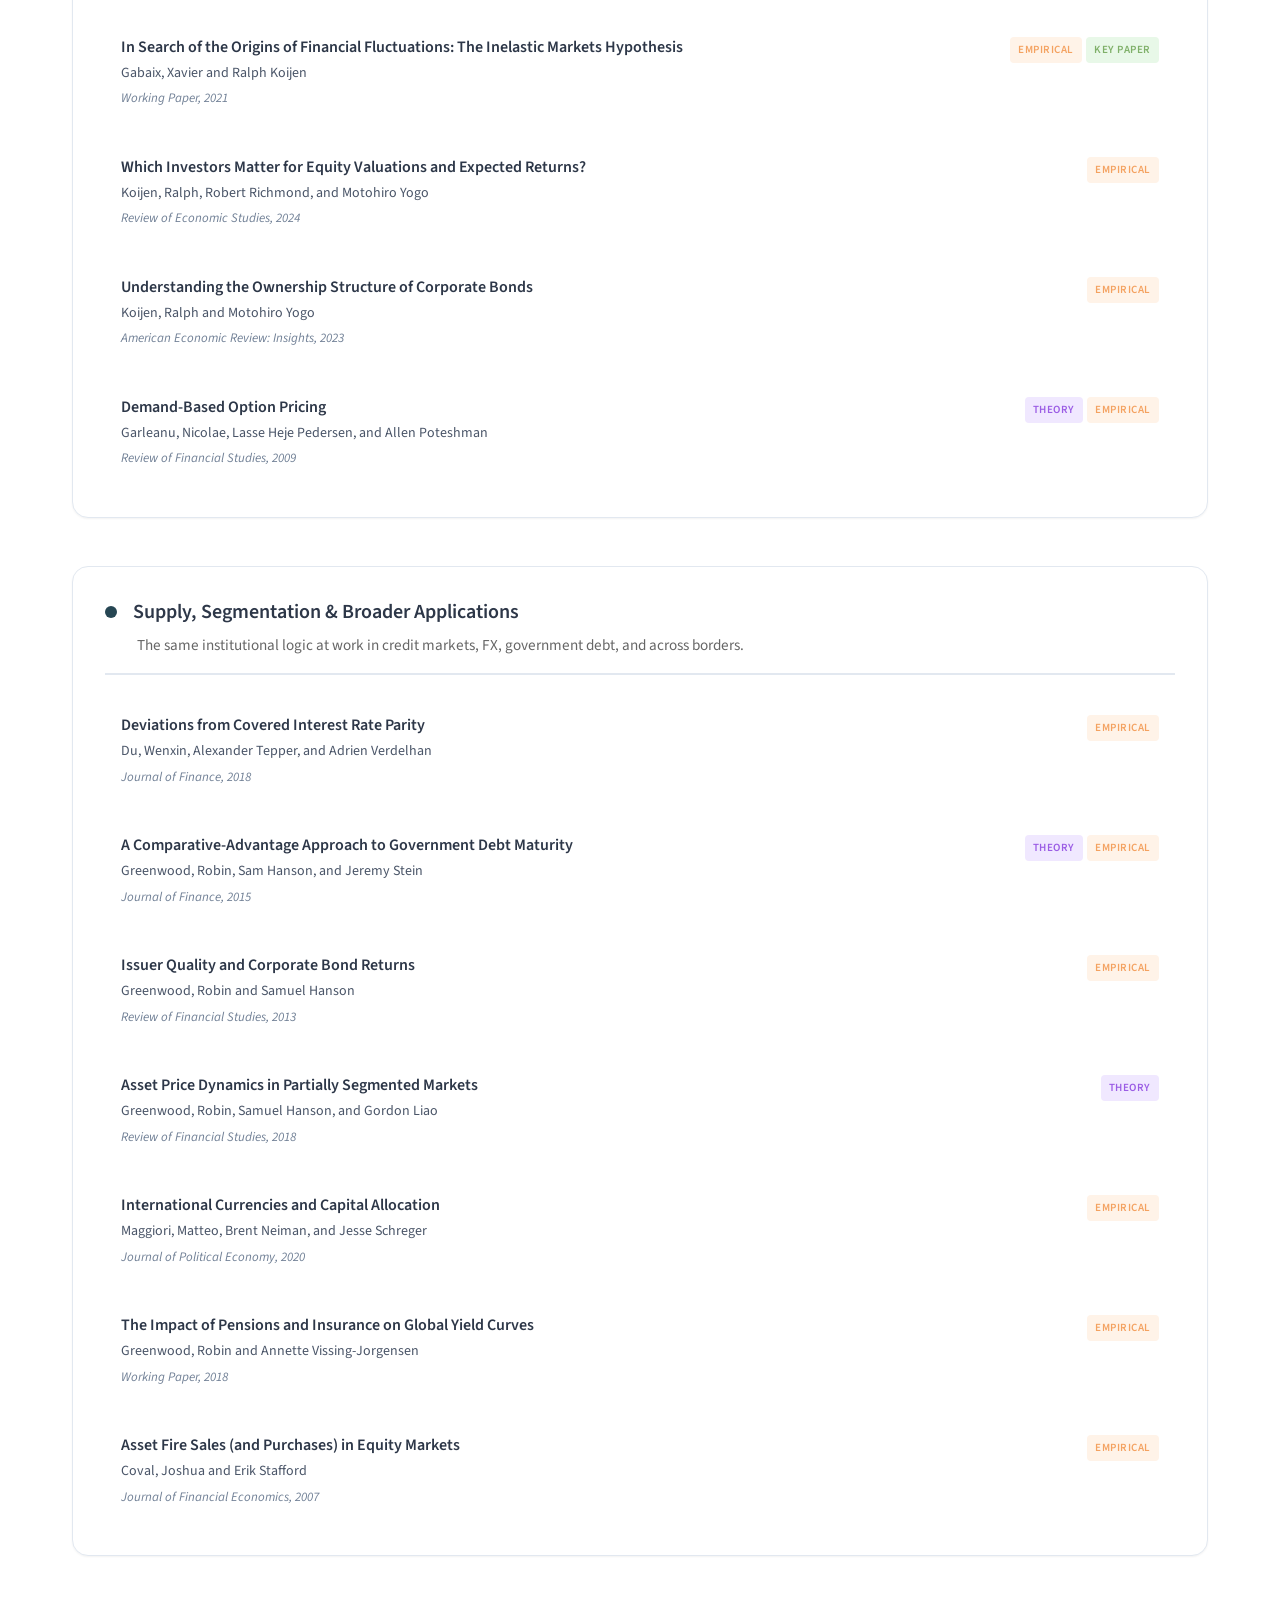
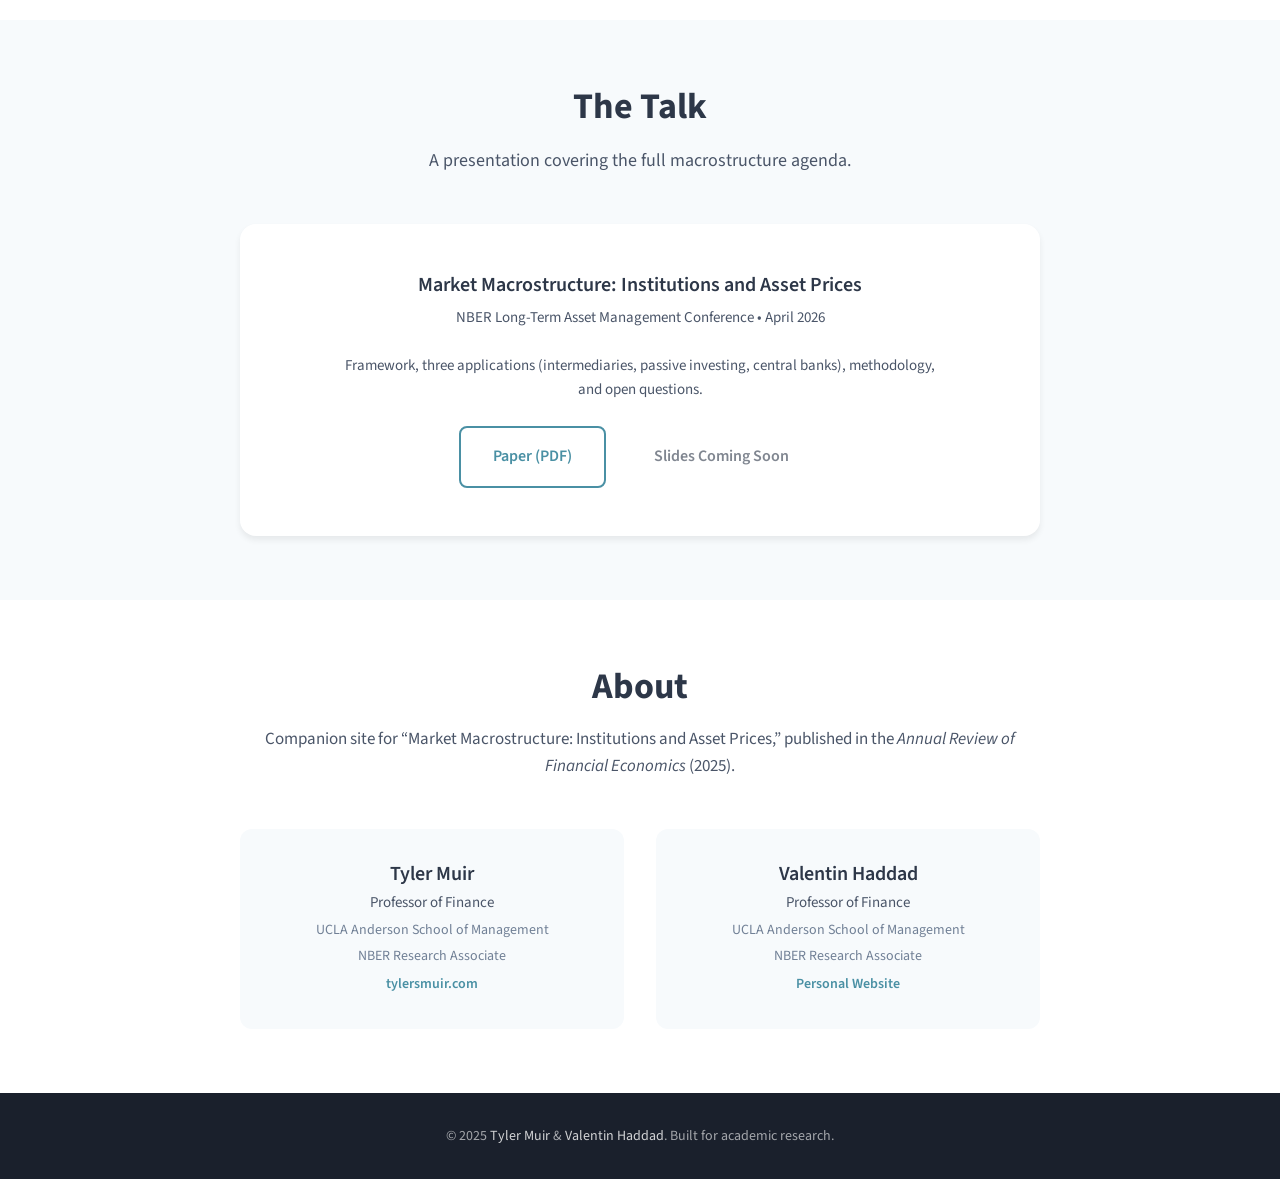
==== commit f3c437c4: "Add NBER LTAM keynote slides Co-Authored-By: Claude Opus 4.6 (1M context) <noreply@anthropic.com>" ====
--- a/index.html
+++ b/index.html
@@ -43,6 +43,7 @@
             <div class="hero-buttons">
                 <a href="#overview" class="btn btn-primary">Explore the Agenda</a>
                 <a href="https://www.dropbox.com/scl/fi/yaw81nklyqnd0k371osw4/HM_published.pdf?rlkey=oed2yhhhpish7x86secc4q1vz&dl=0" class="btn btn-secondary" target="_blank">Read the Paper</a>
+                <a href="Macrostructure_LTAM_slides.pdf" class="btn btn-secondary" target="_blank">NBER LTAM Slides</a>
             </div>
         </div>
         <div class="hero-visual">
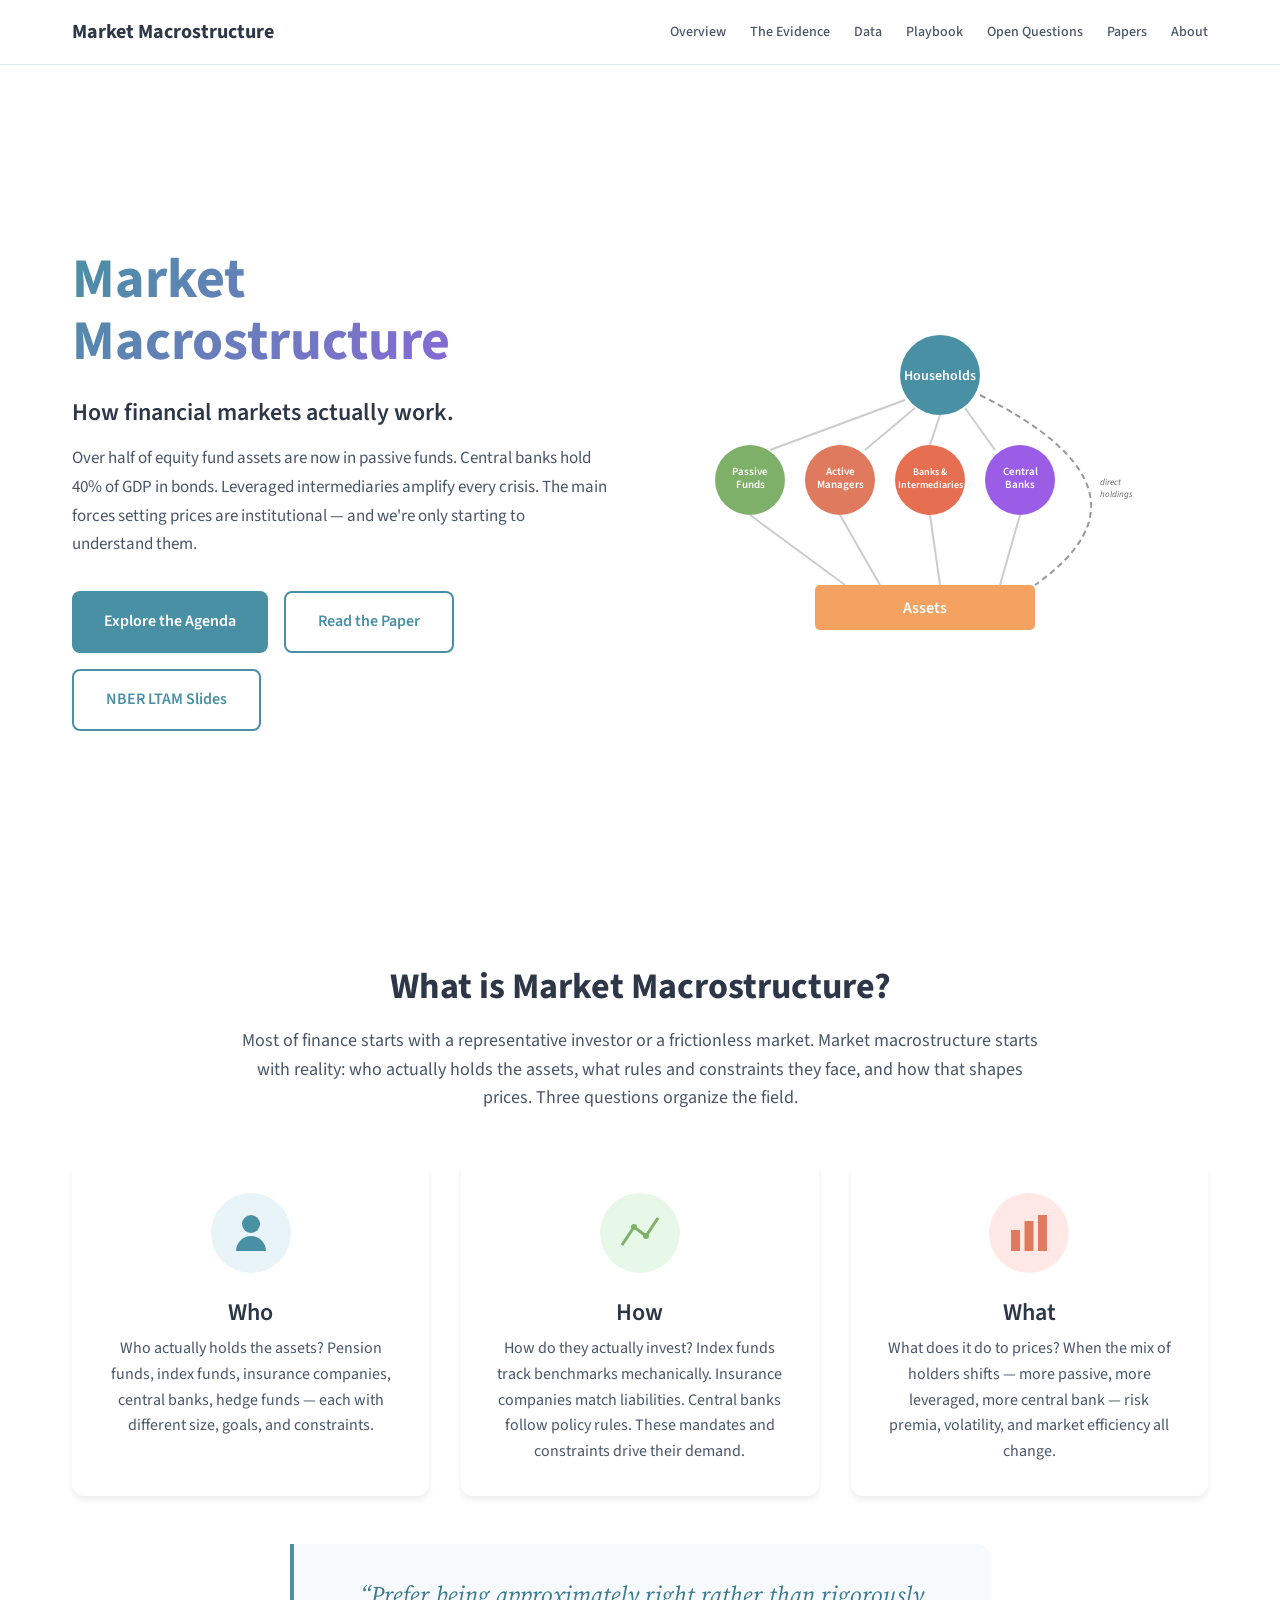
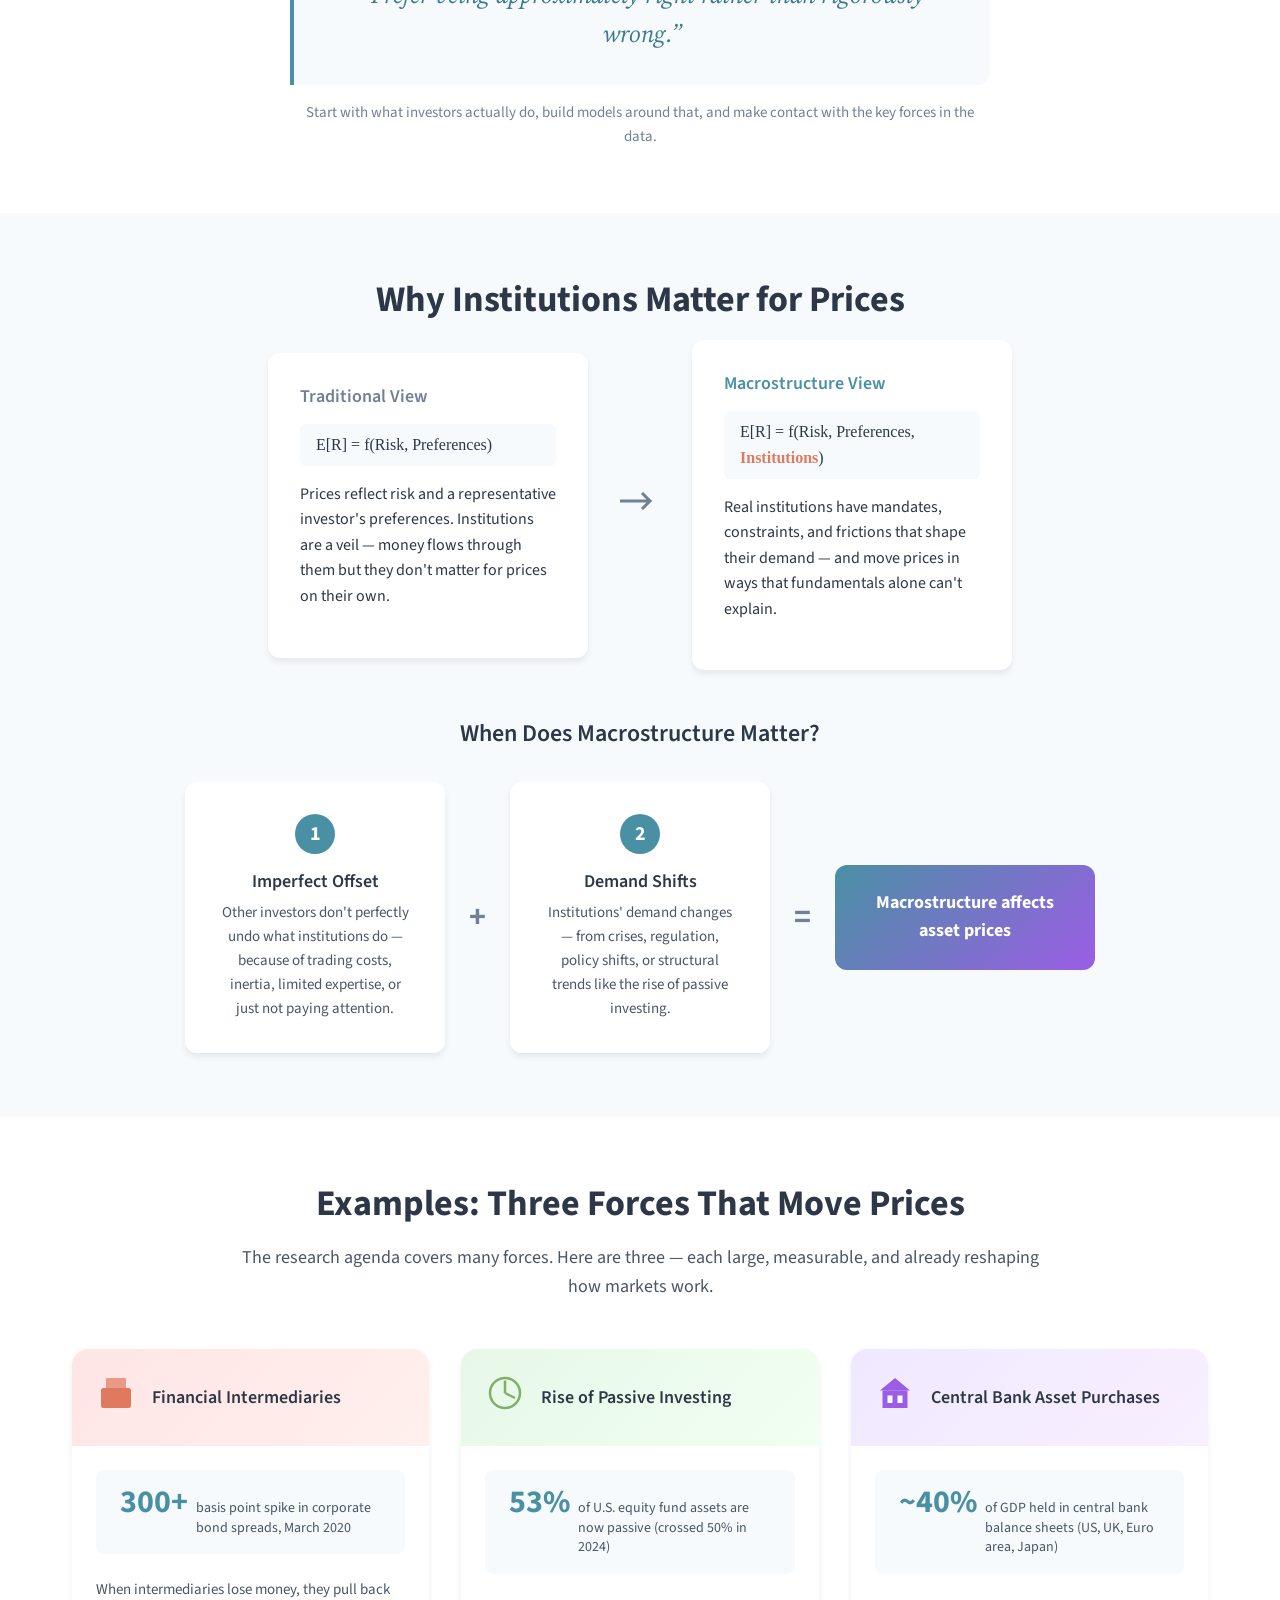
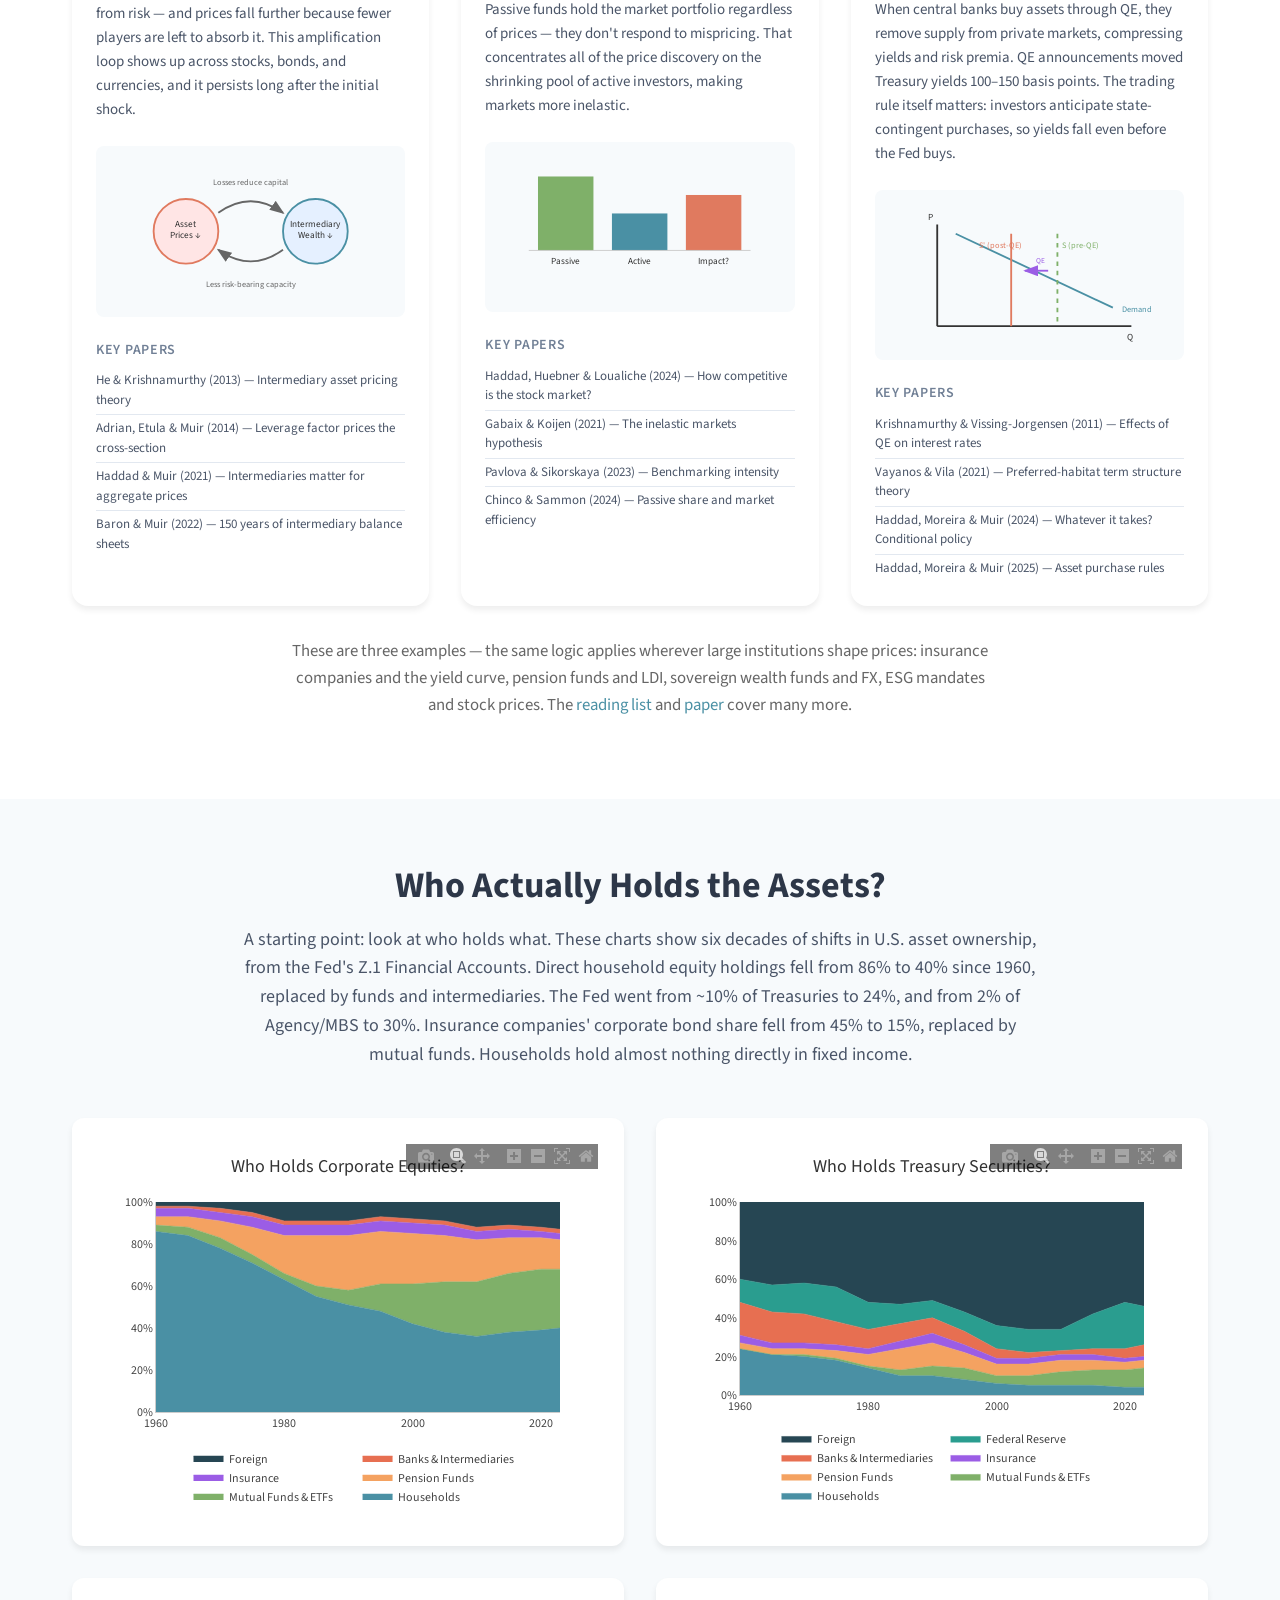
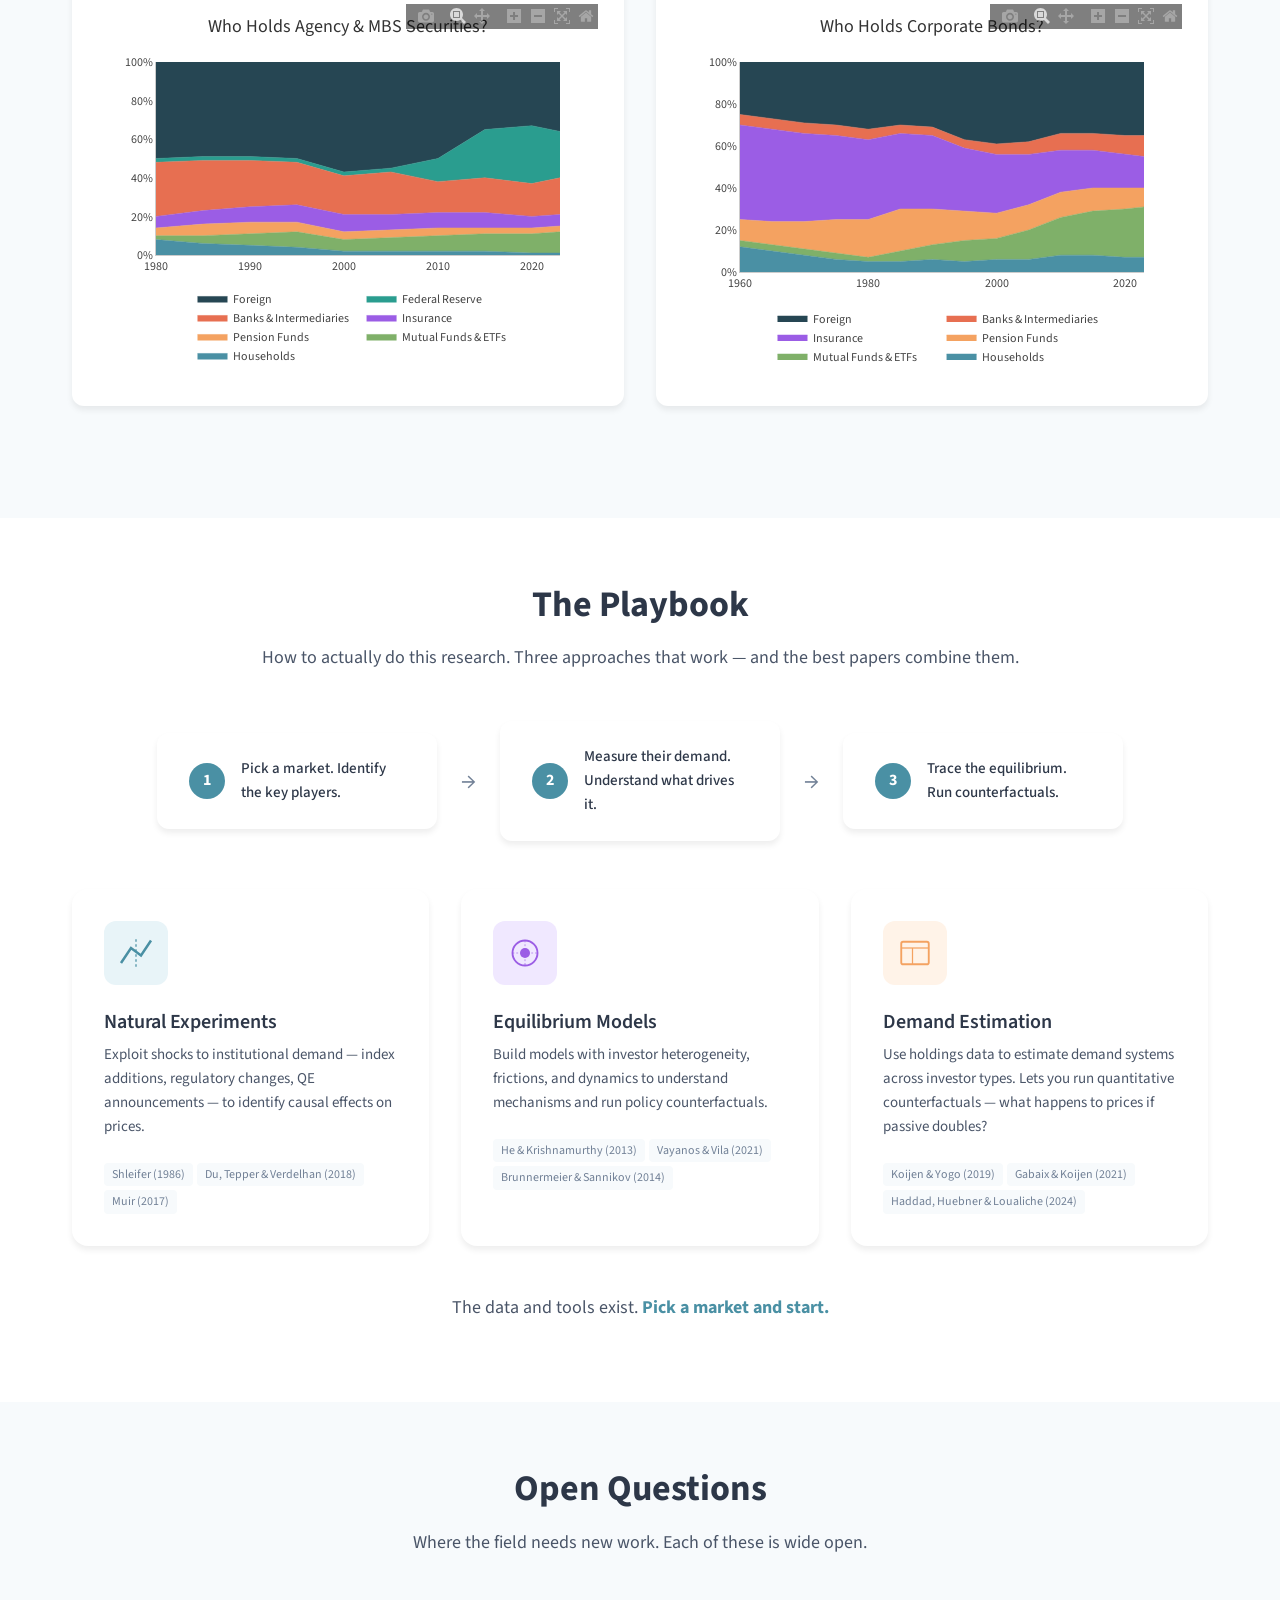
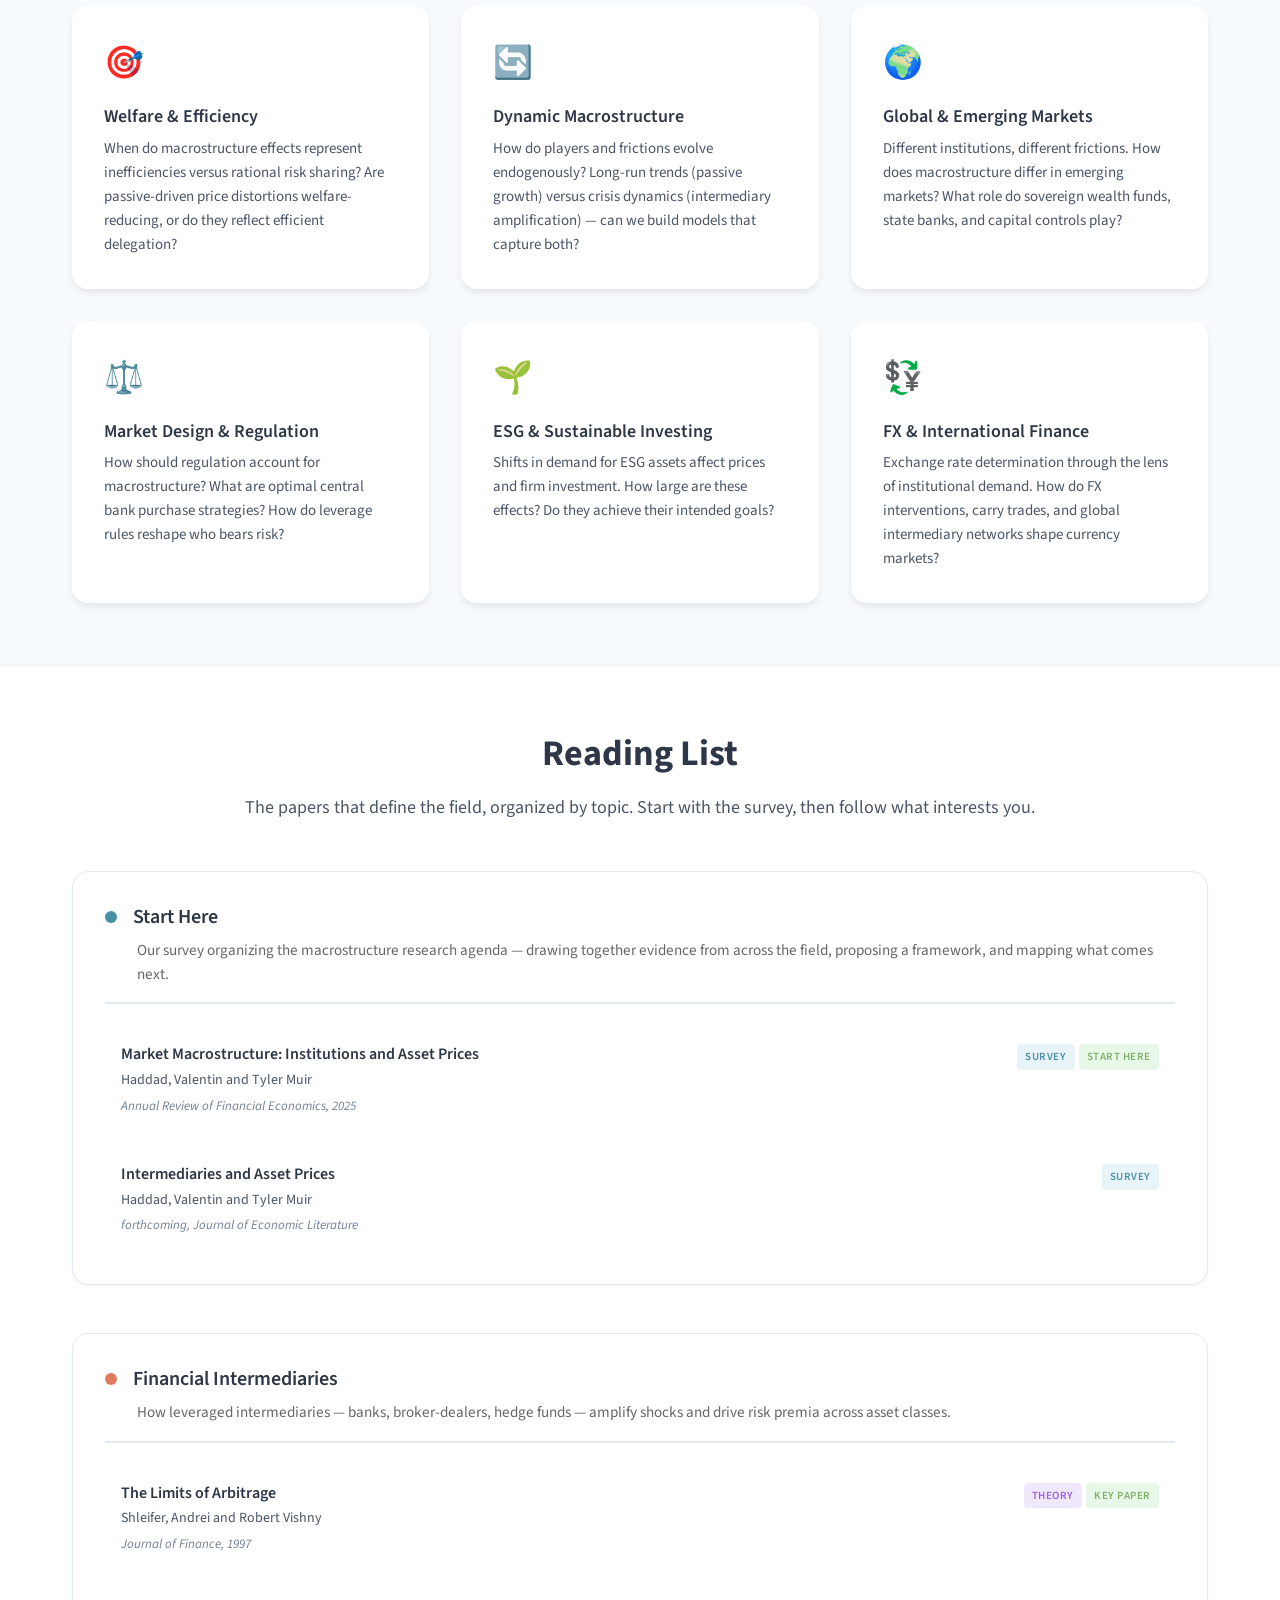
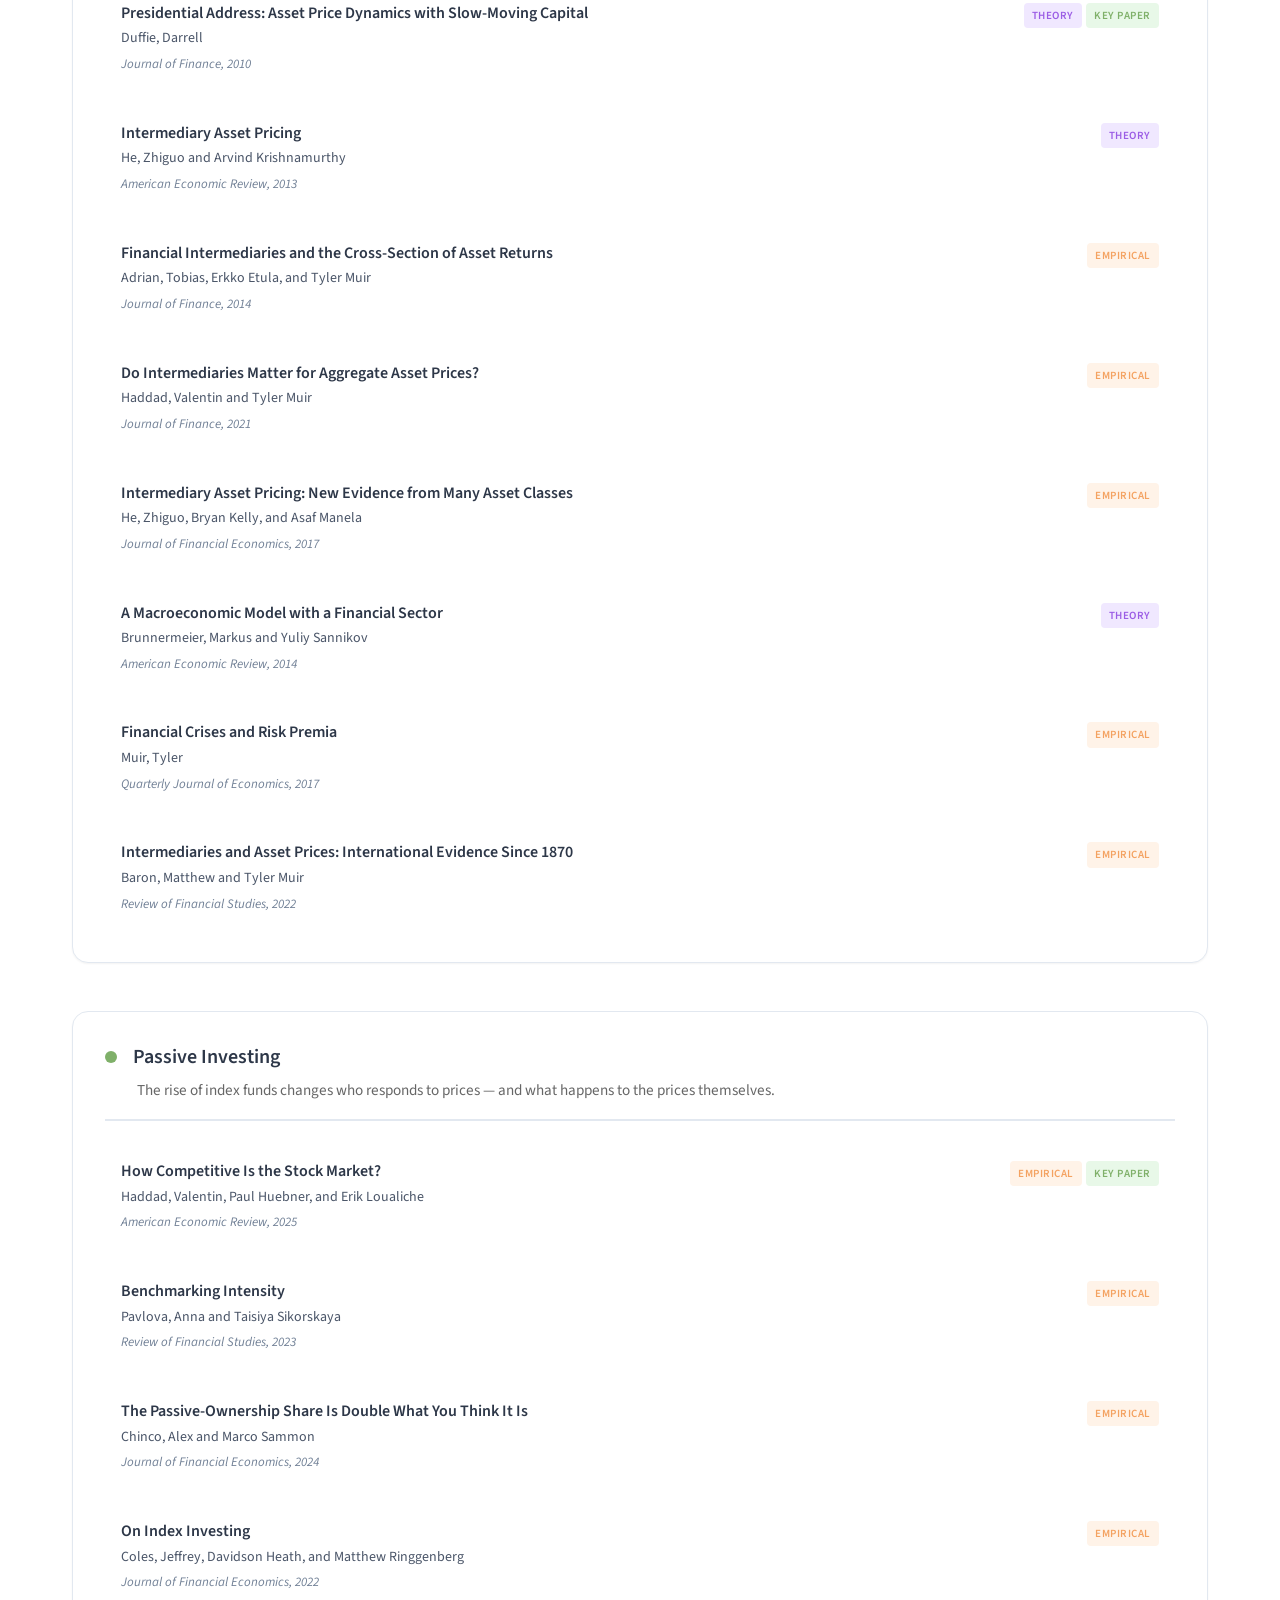
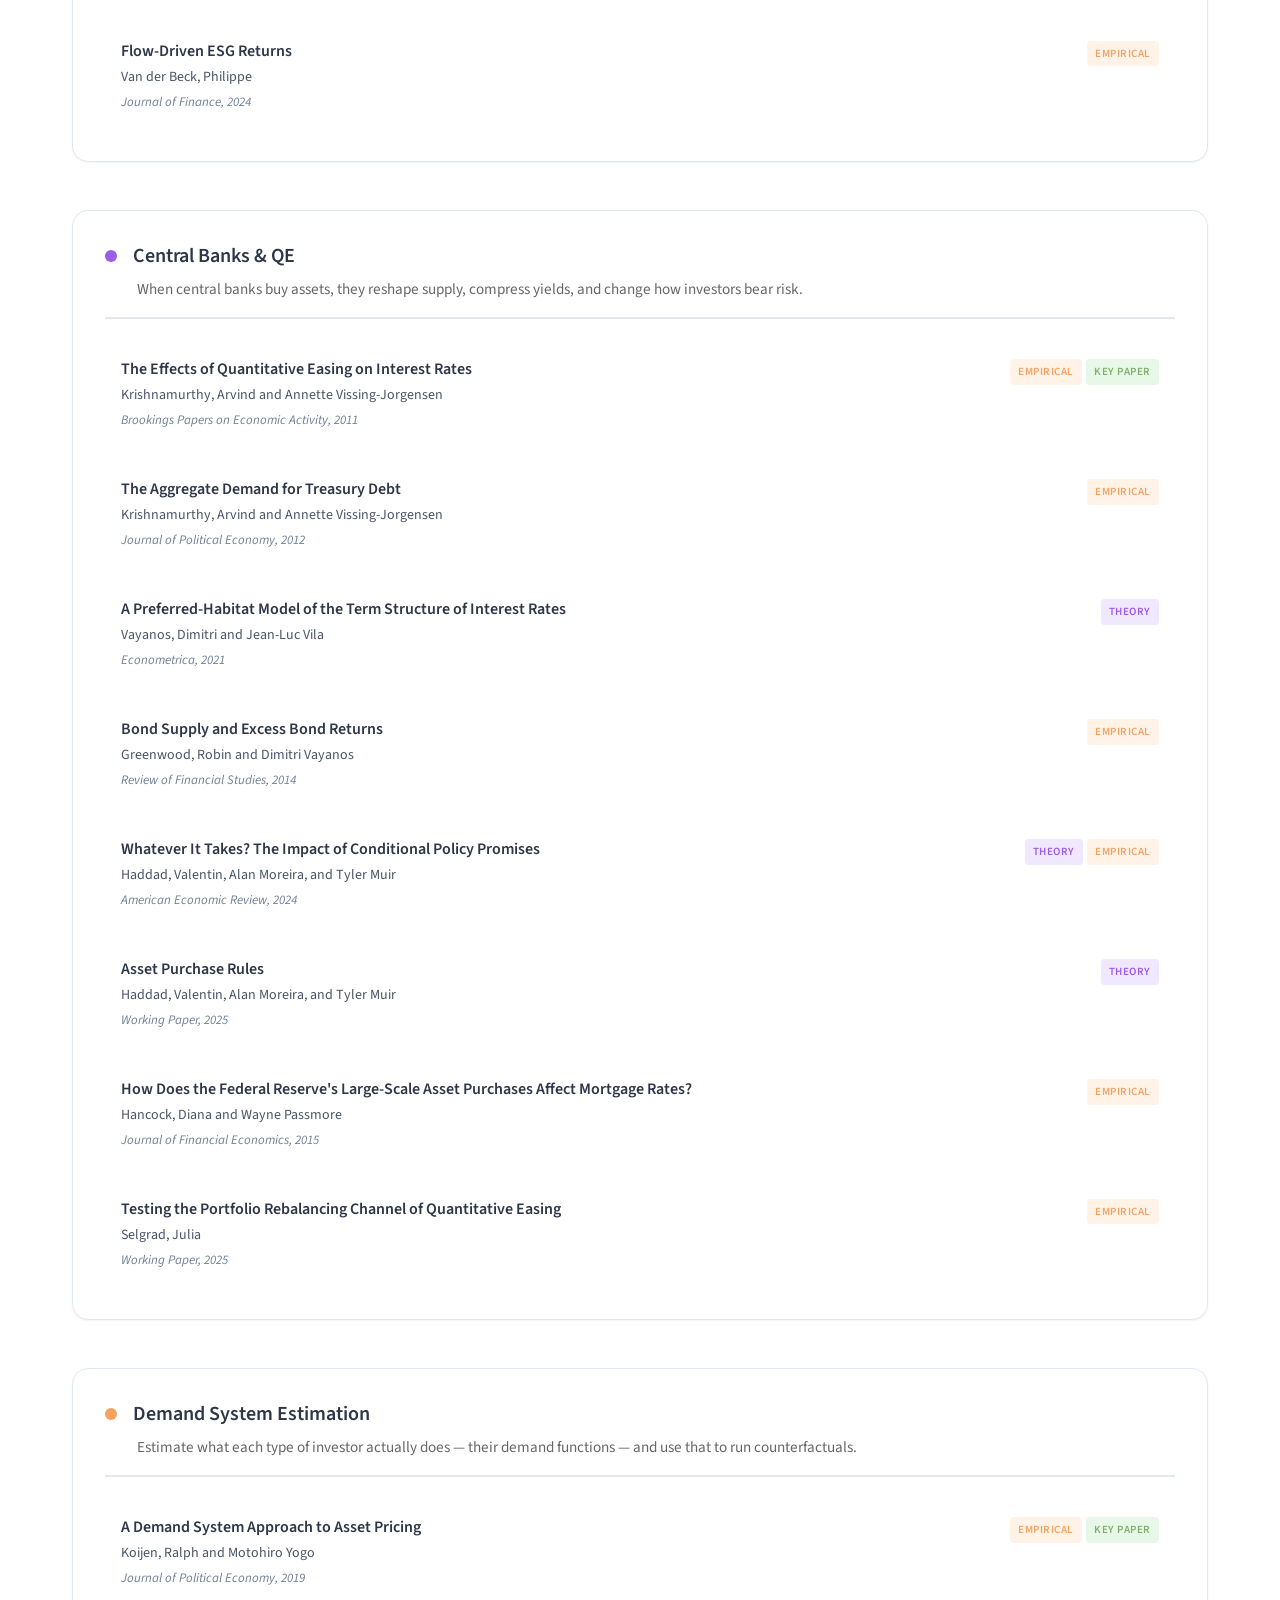
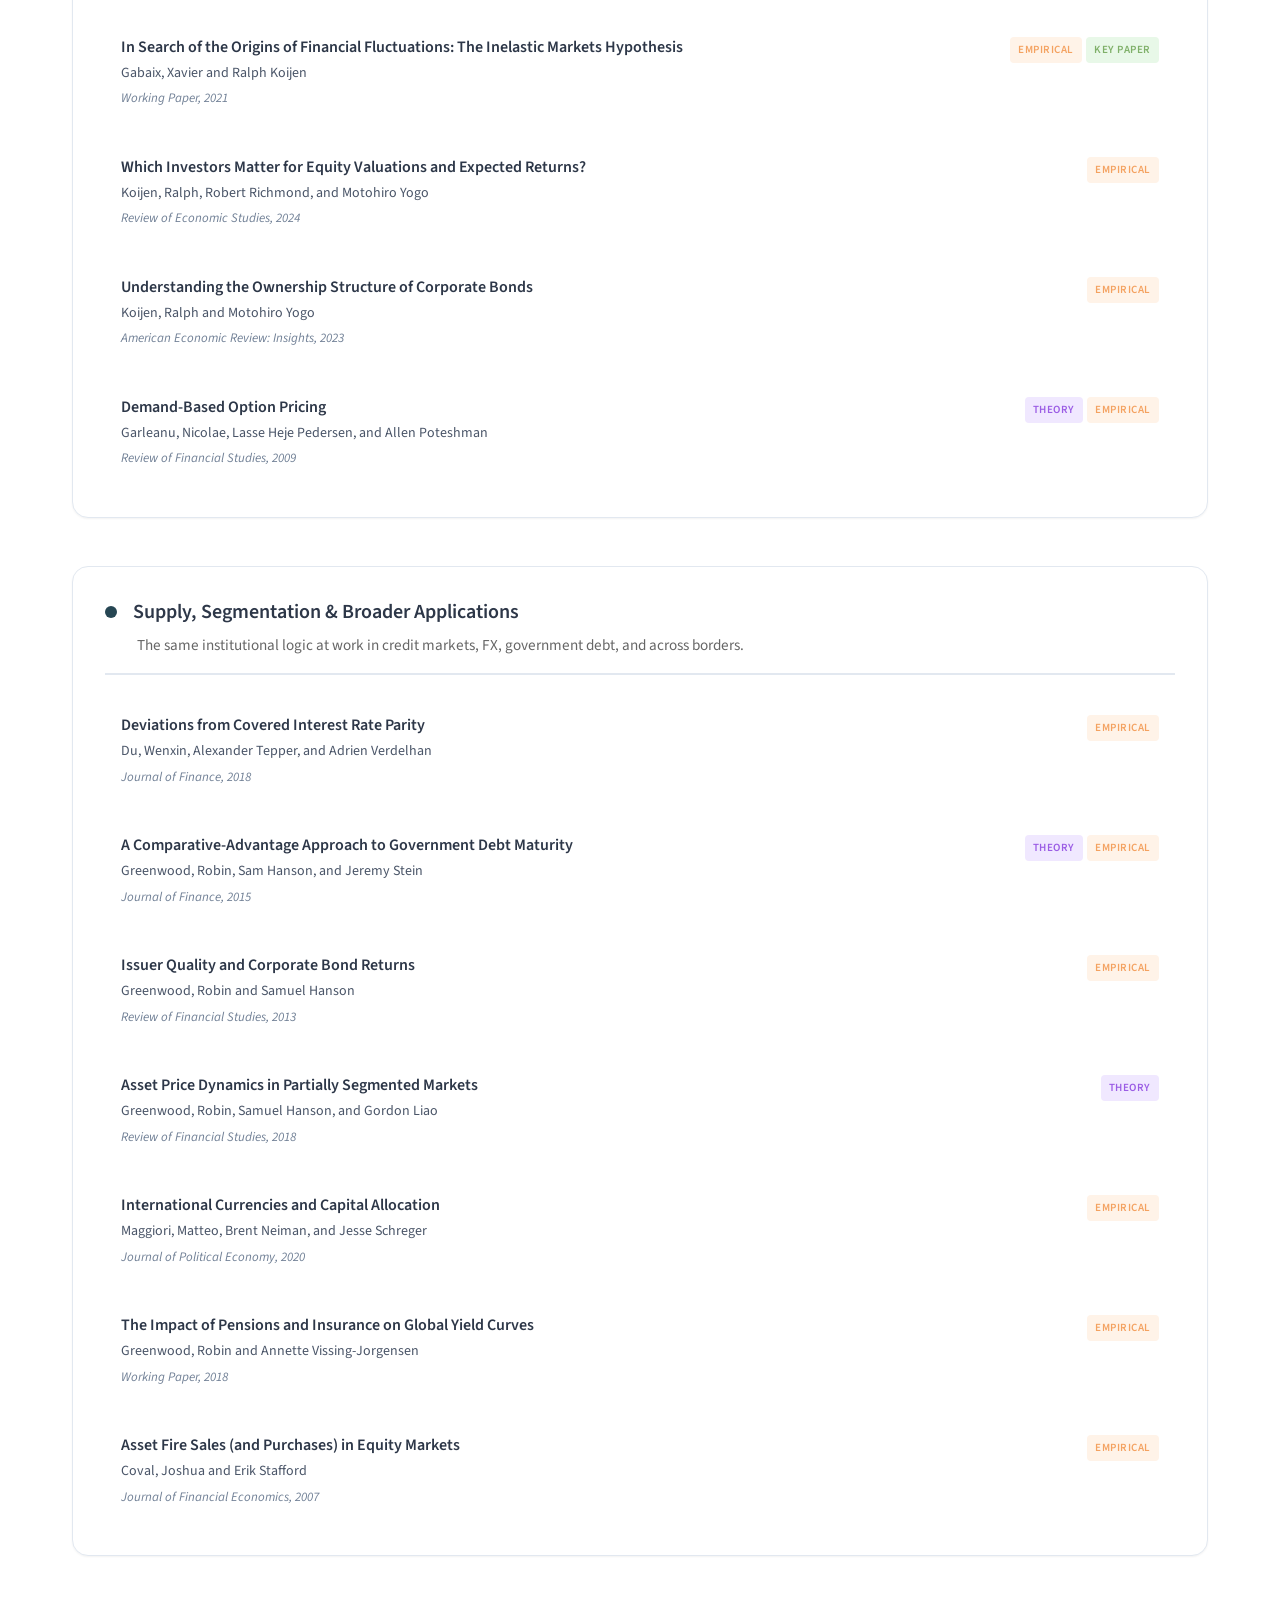
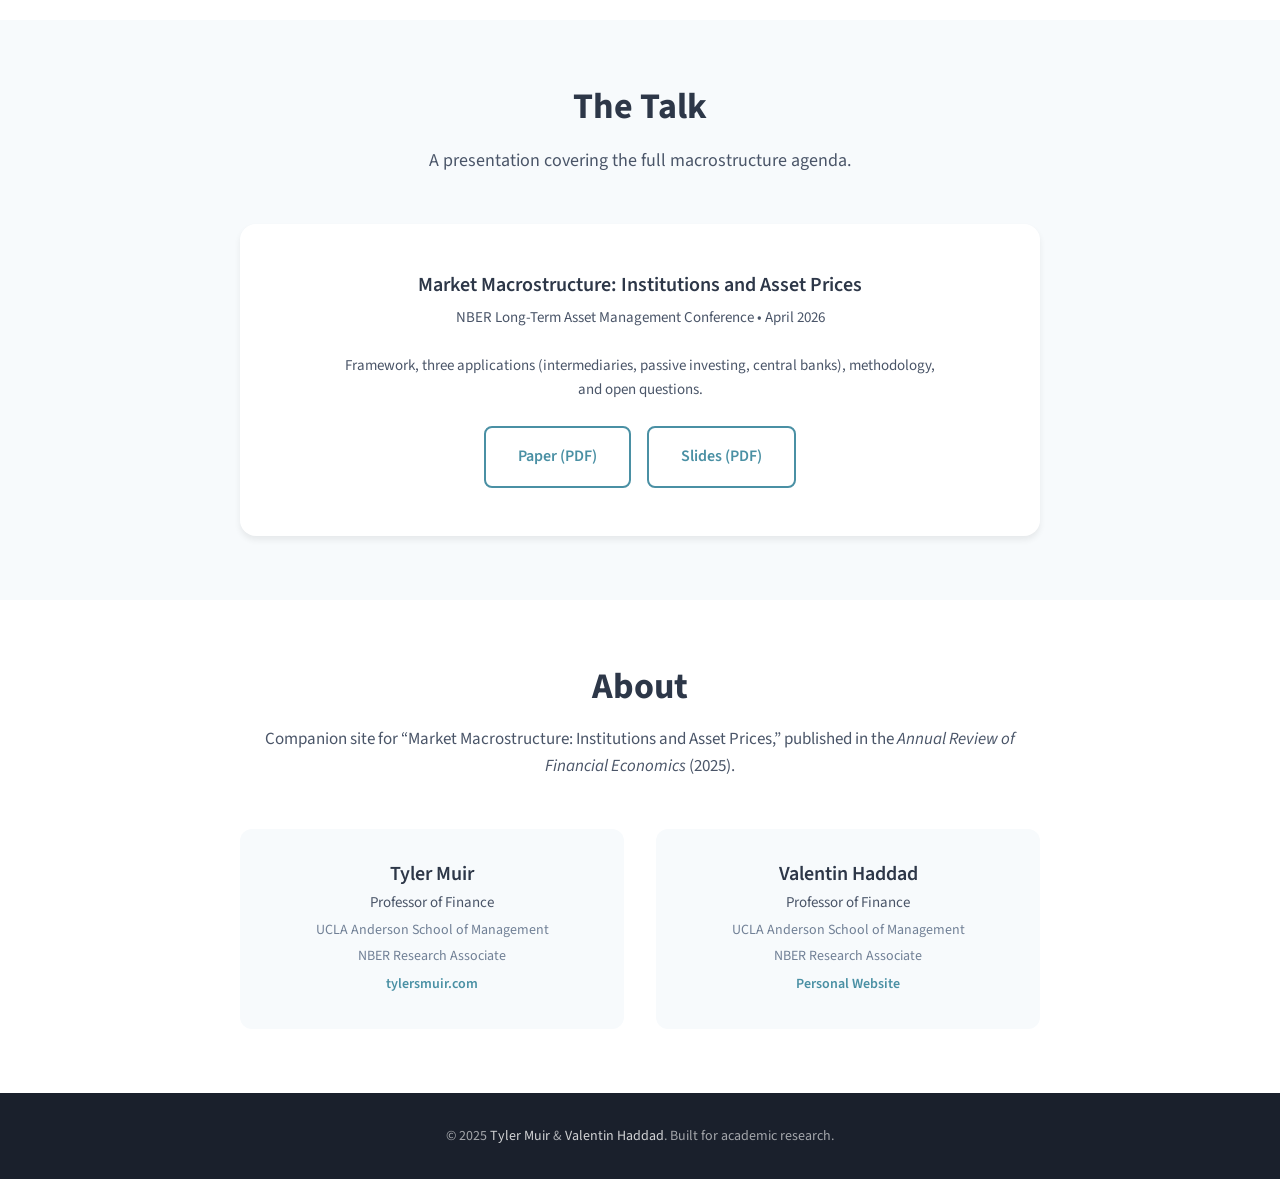
==== commit 92b8eca9: "Replace 'Slides Coming Soon' with actual slides link in Talk section Co-Authored-By: Claude Opus 4.6" ====
--- a/index.html
+++ b/index.html
@@ -961,7 +961,7 @@
                         <p>Framework, three applications (intermediaries, passive investing, central banks), methodology, and open questions.</p>
                         <div class="talk-links">
                             <a href="https://www.dropbox.com/scl/fi/yaw81nklyqnd0k371osw4/HM_published.pdf?rlkey=oed2yhhhpish7x86secc4q1vz&dl=0" class="btn btn-secondary" target="_blank">Paper (PDF)</a>
-                            <span class="btn btn-outline" style="opacity: 0.6; cursor: default;">Slides Coming Soon</span>
+                            <a href="Macrostructure_LTAM_slides.pdf" class="btn btn-secondary" target="_blank">Slides (PDF)</a>
                         </div>
                     </div>
                 </div>
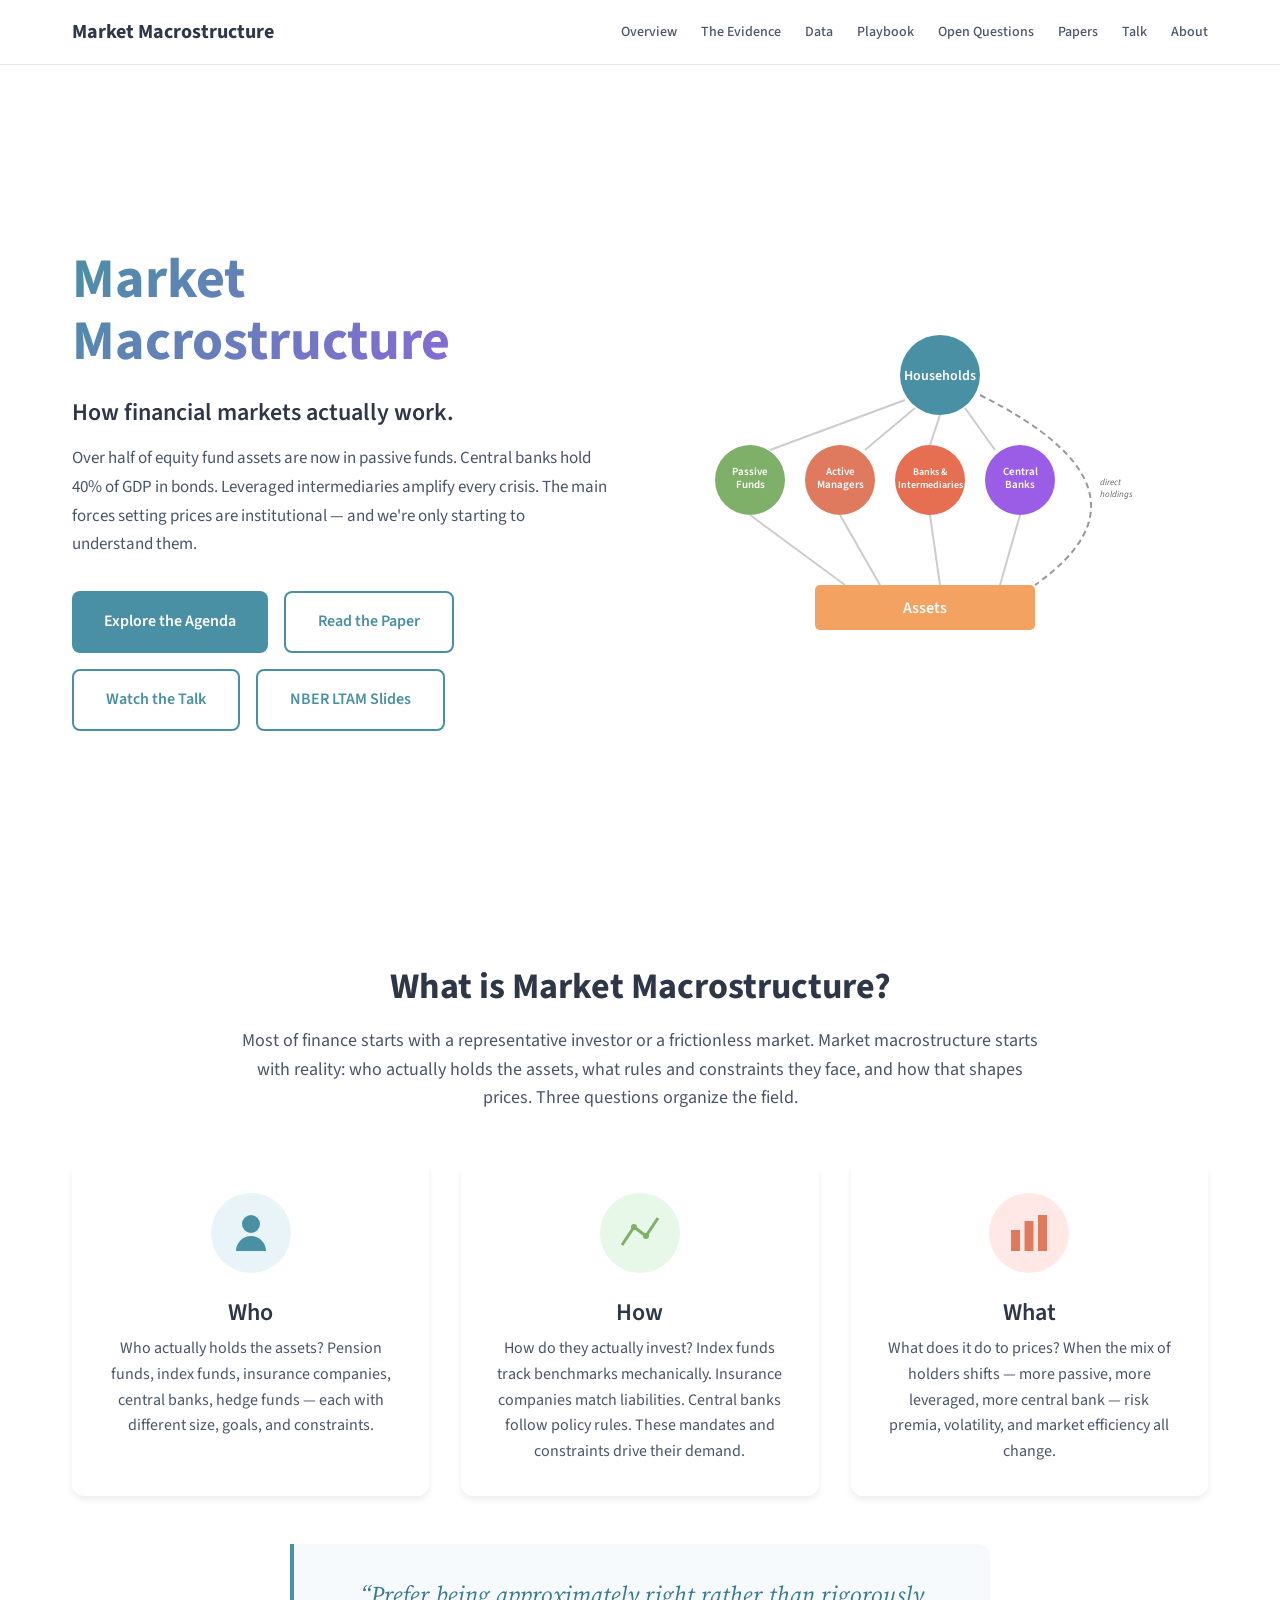
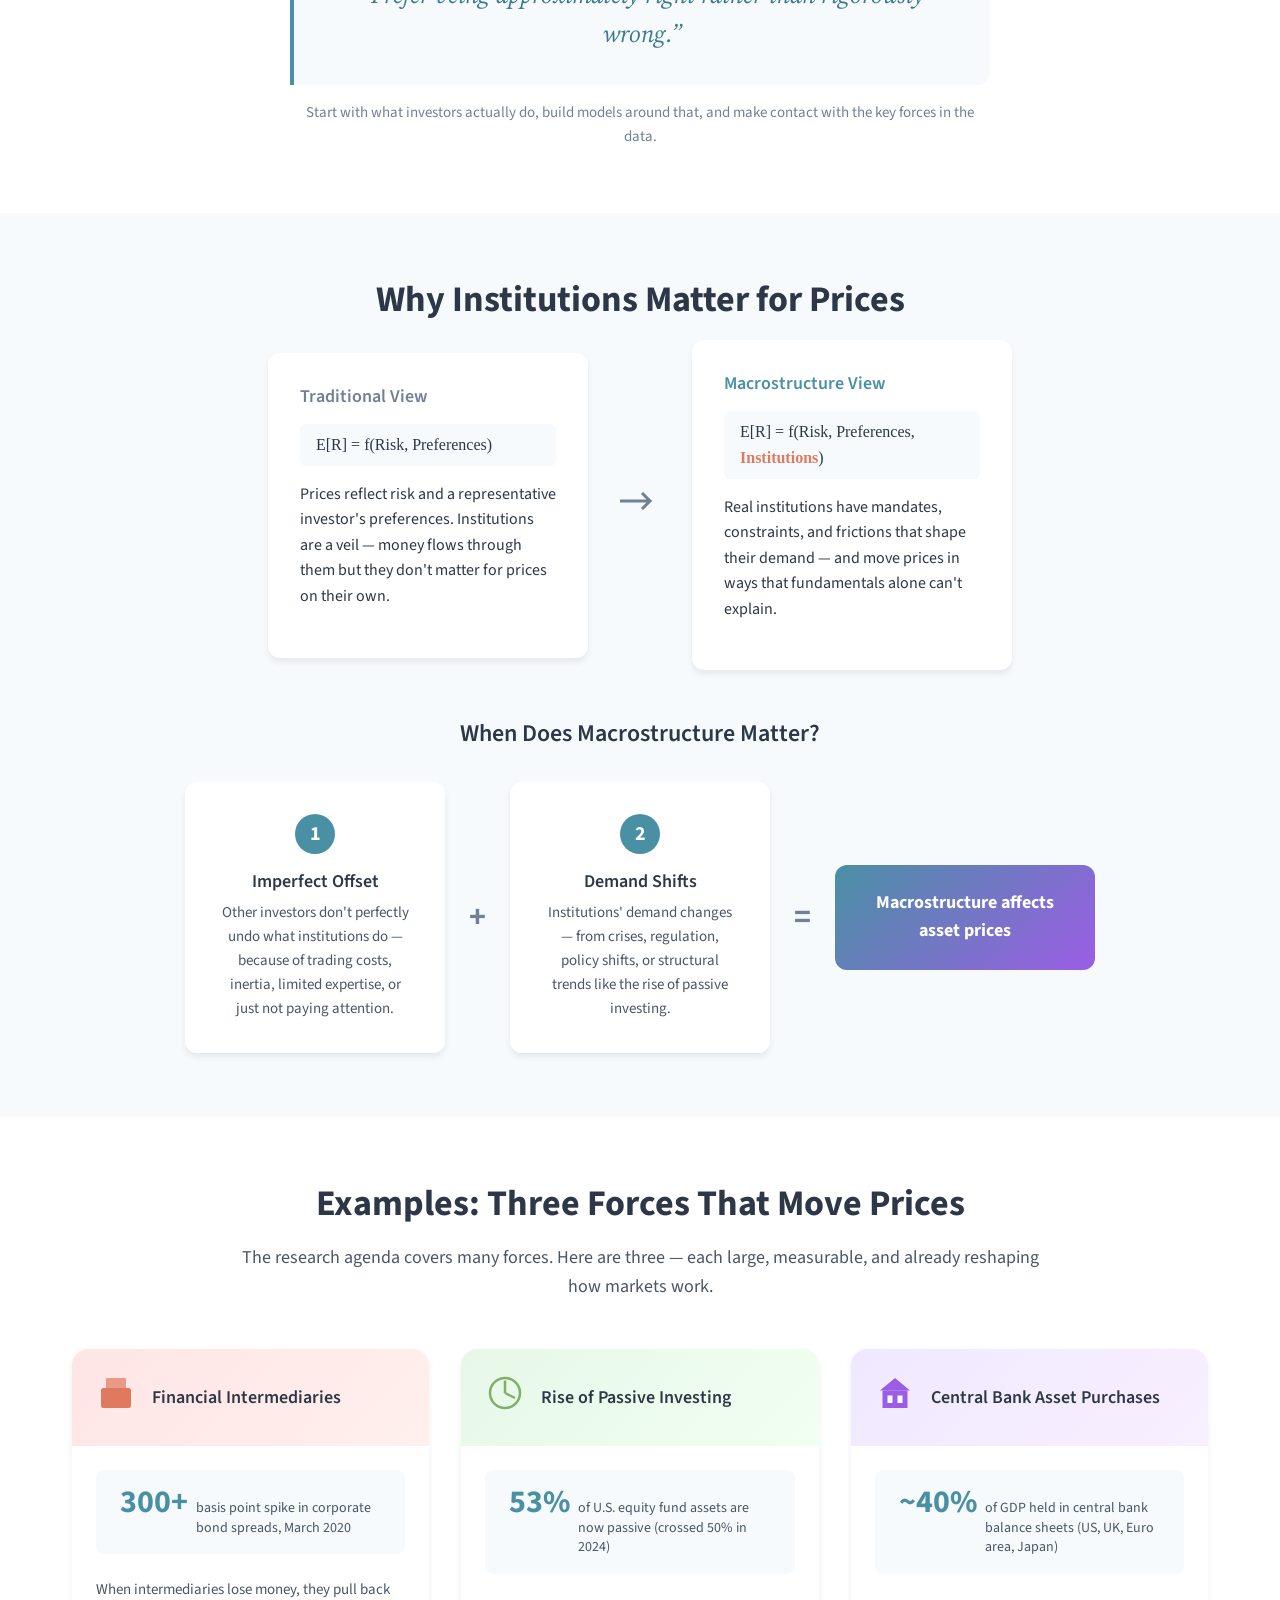
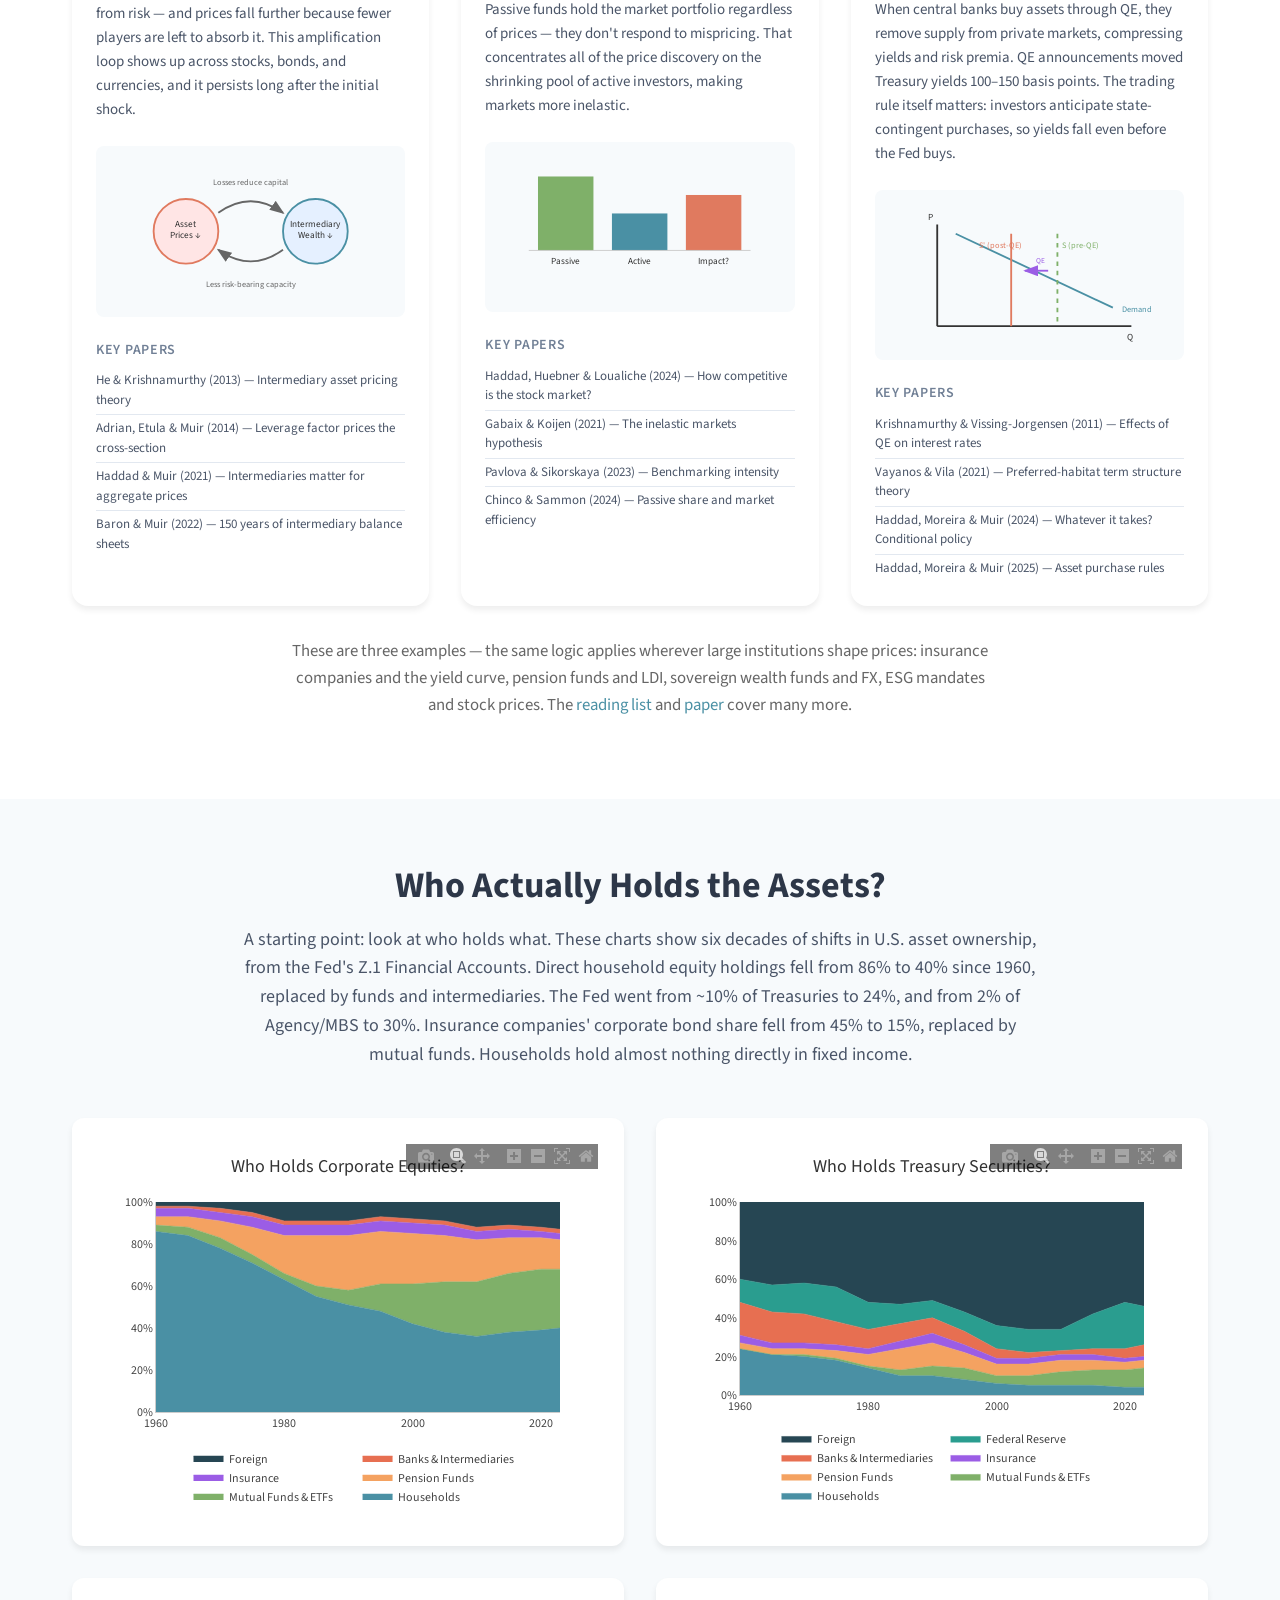
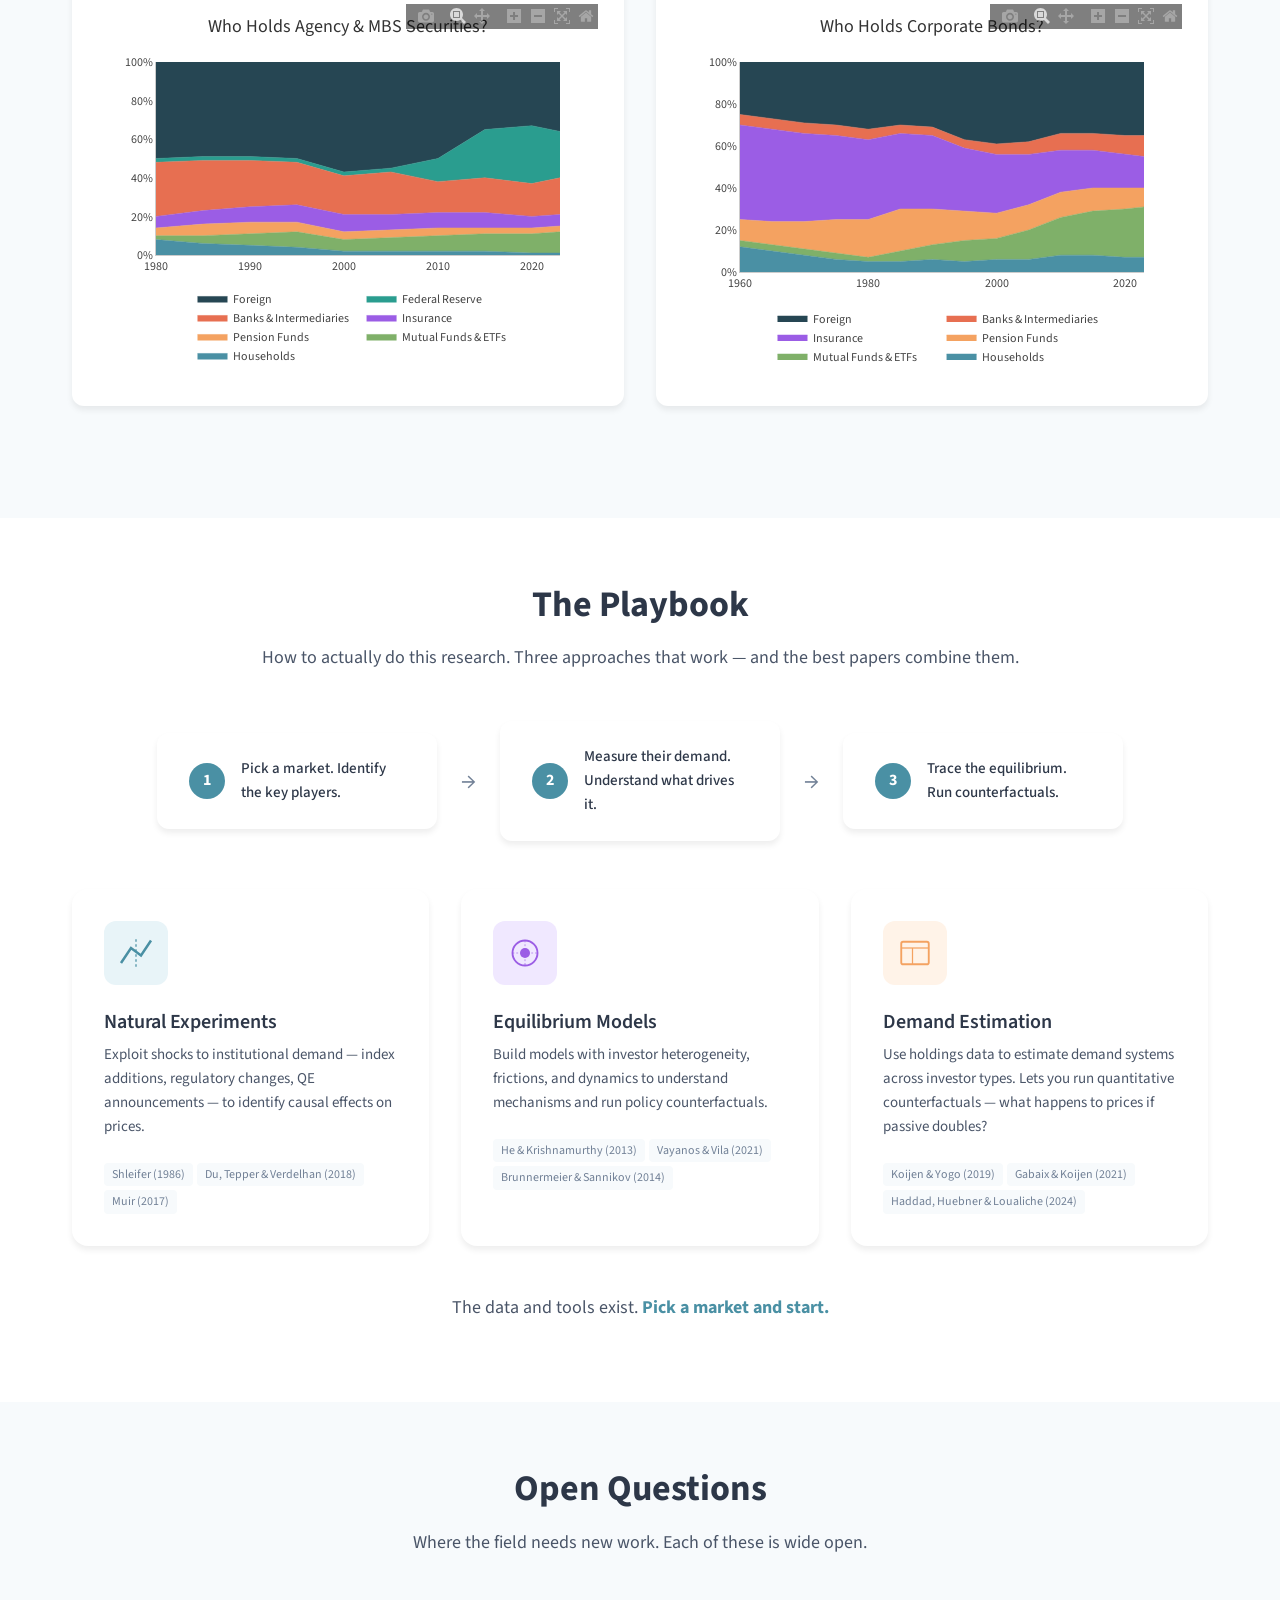
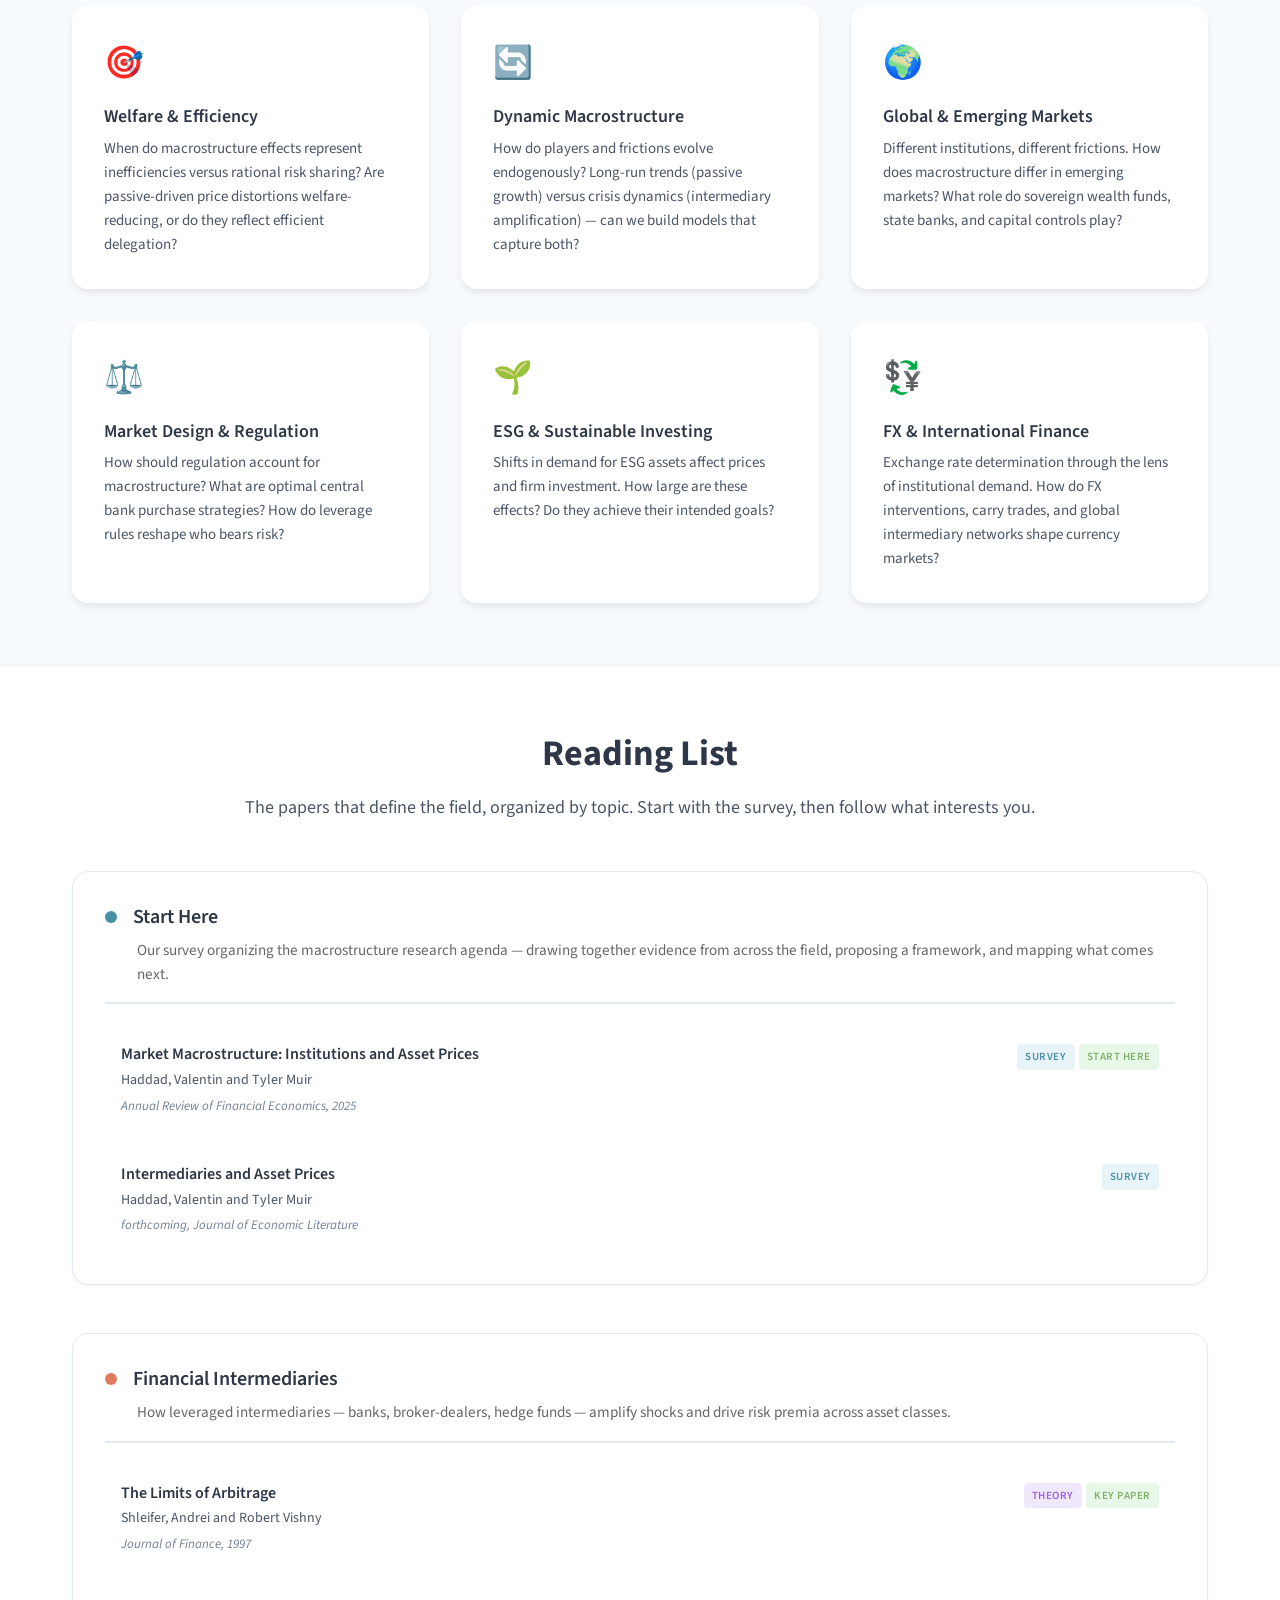
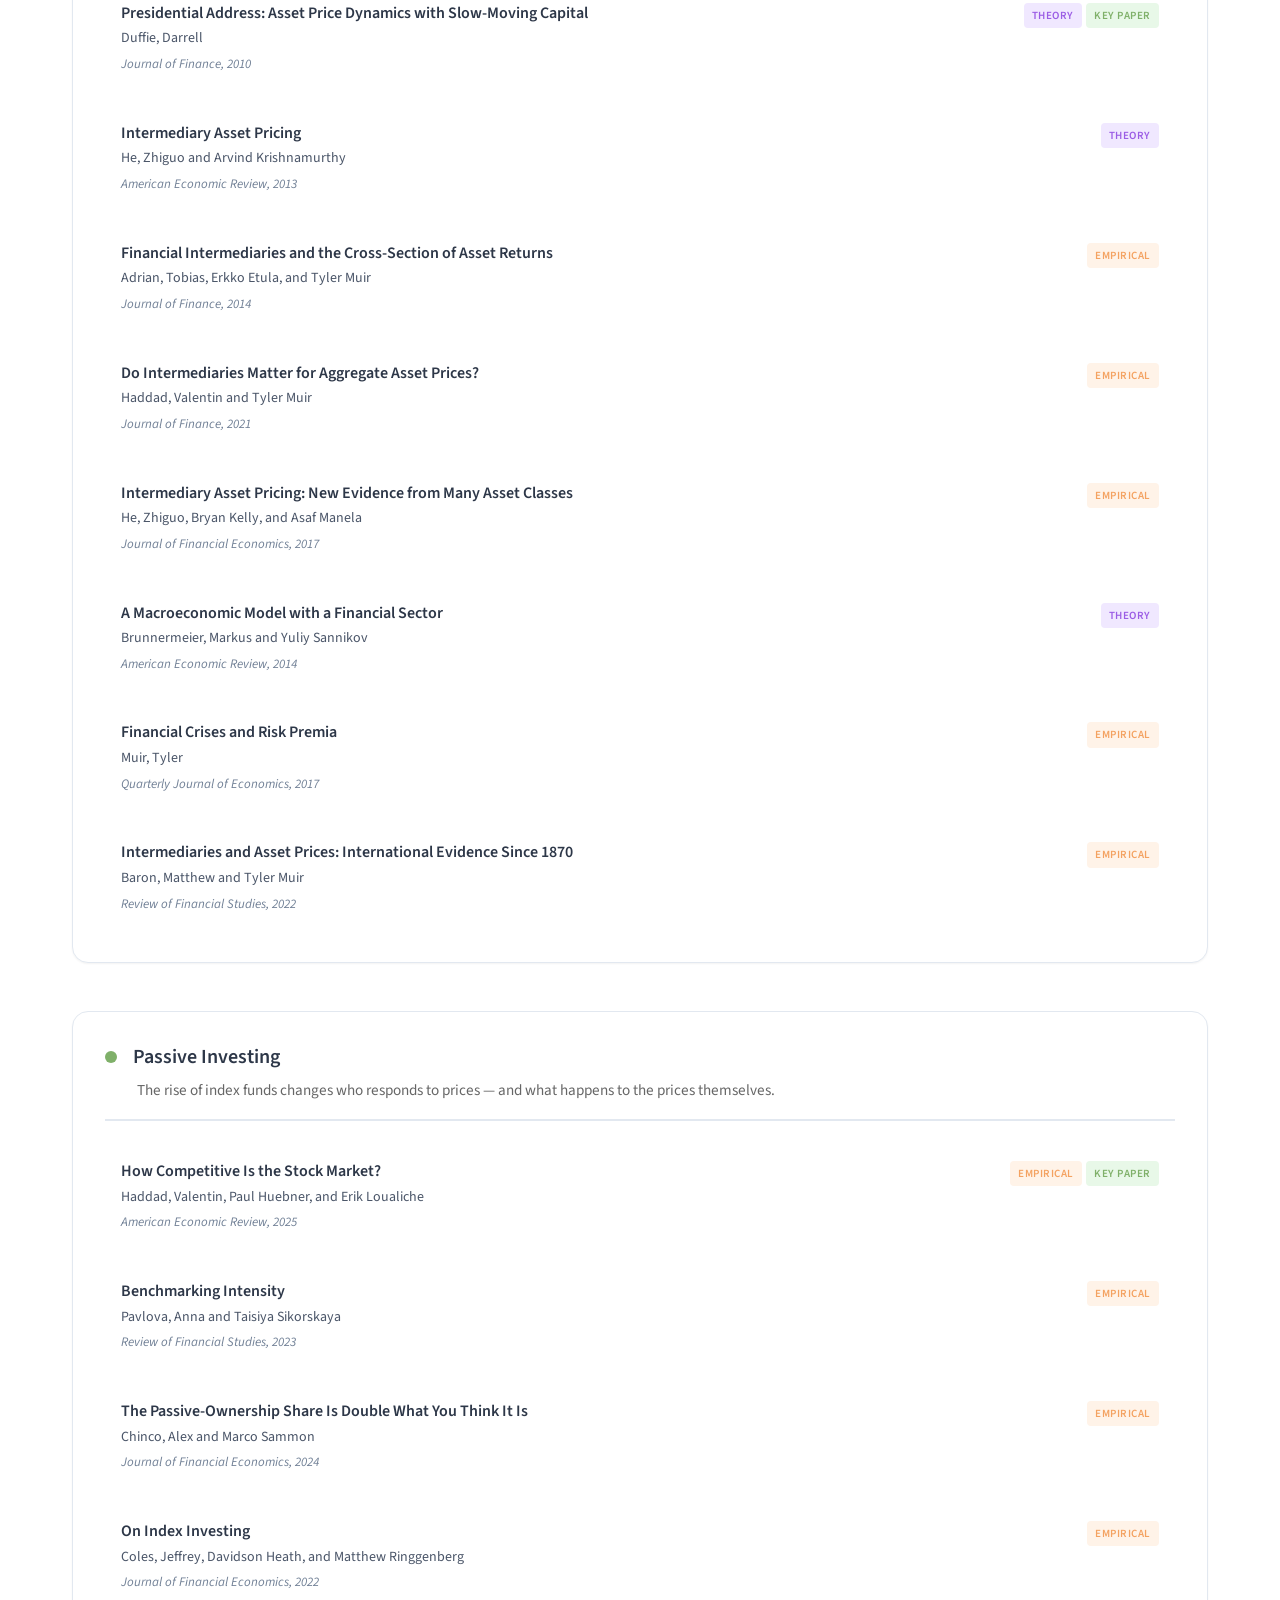
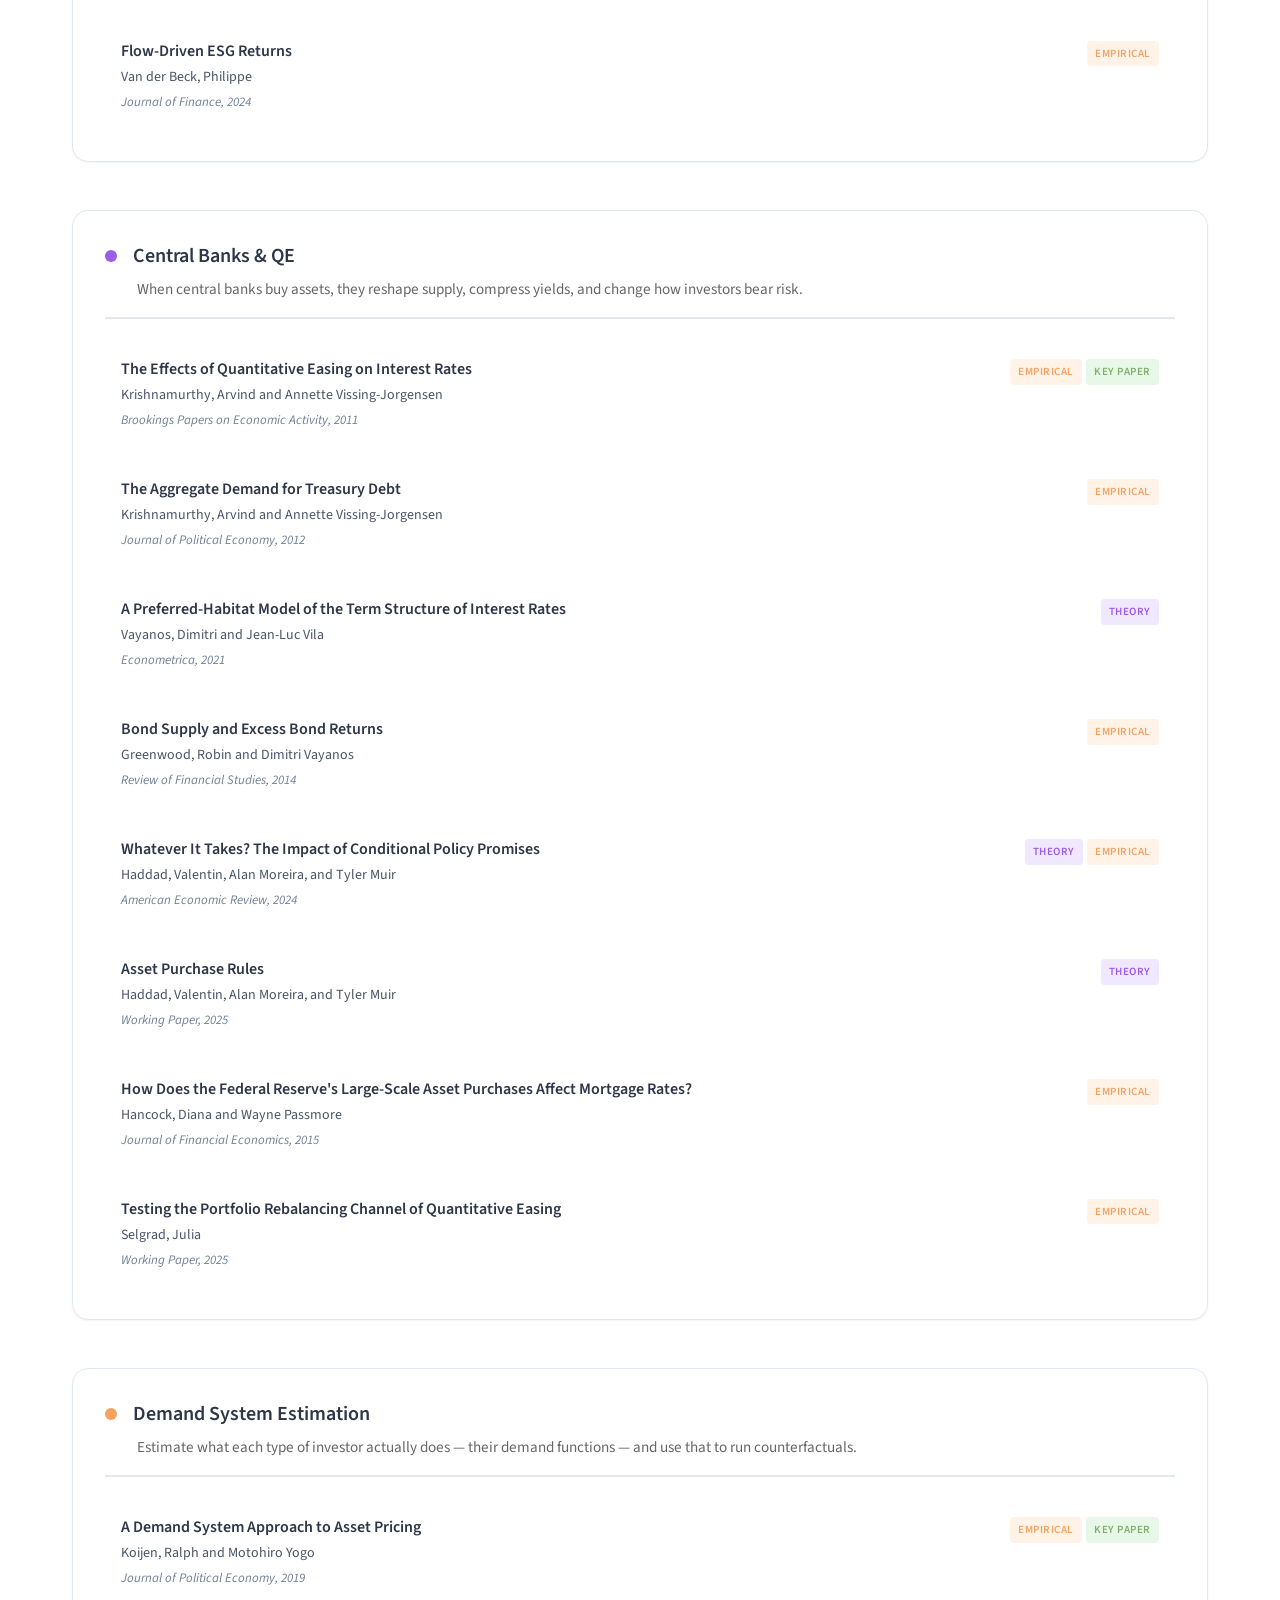
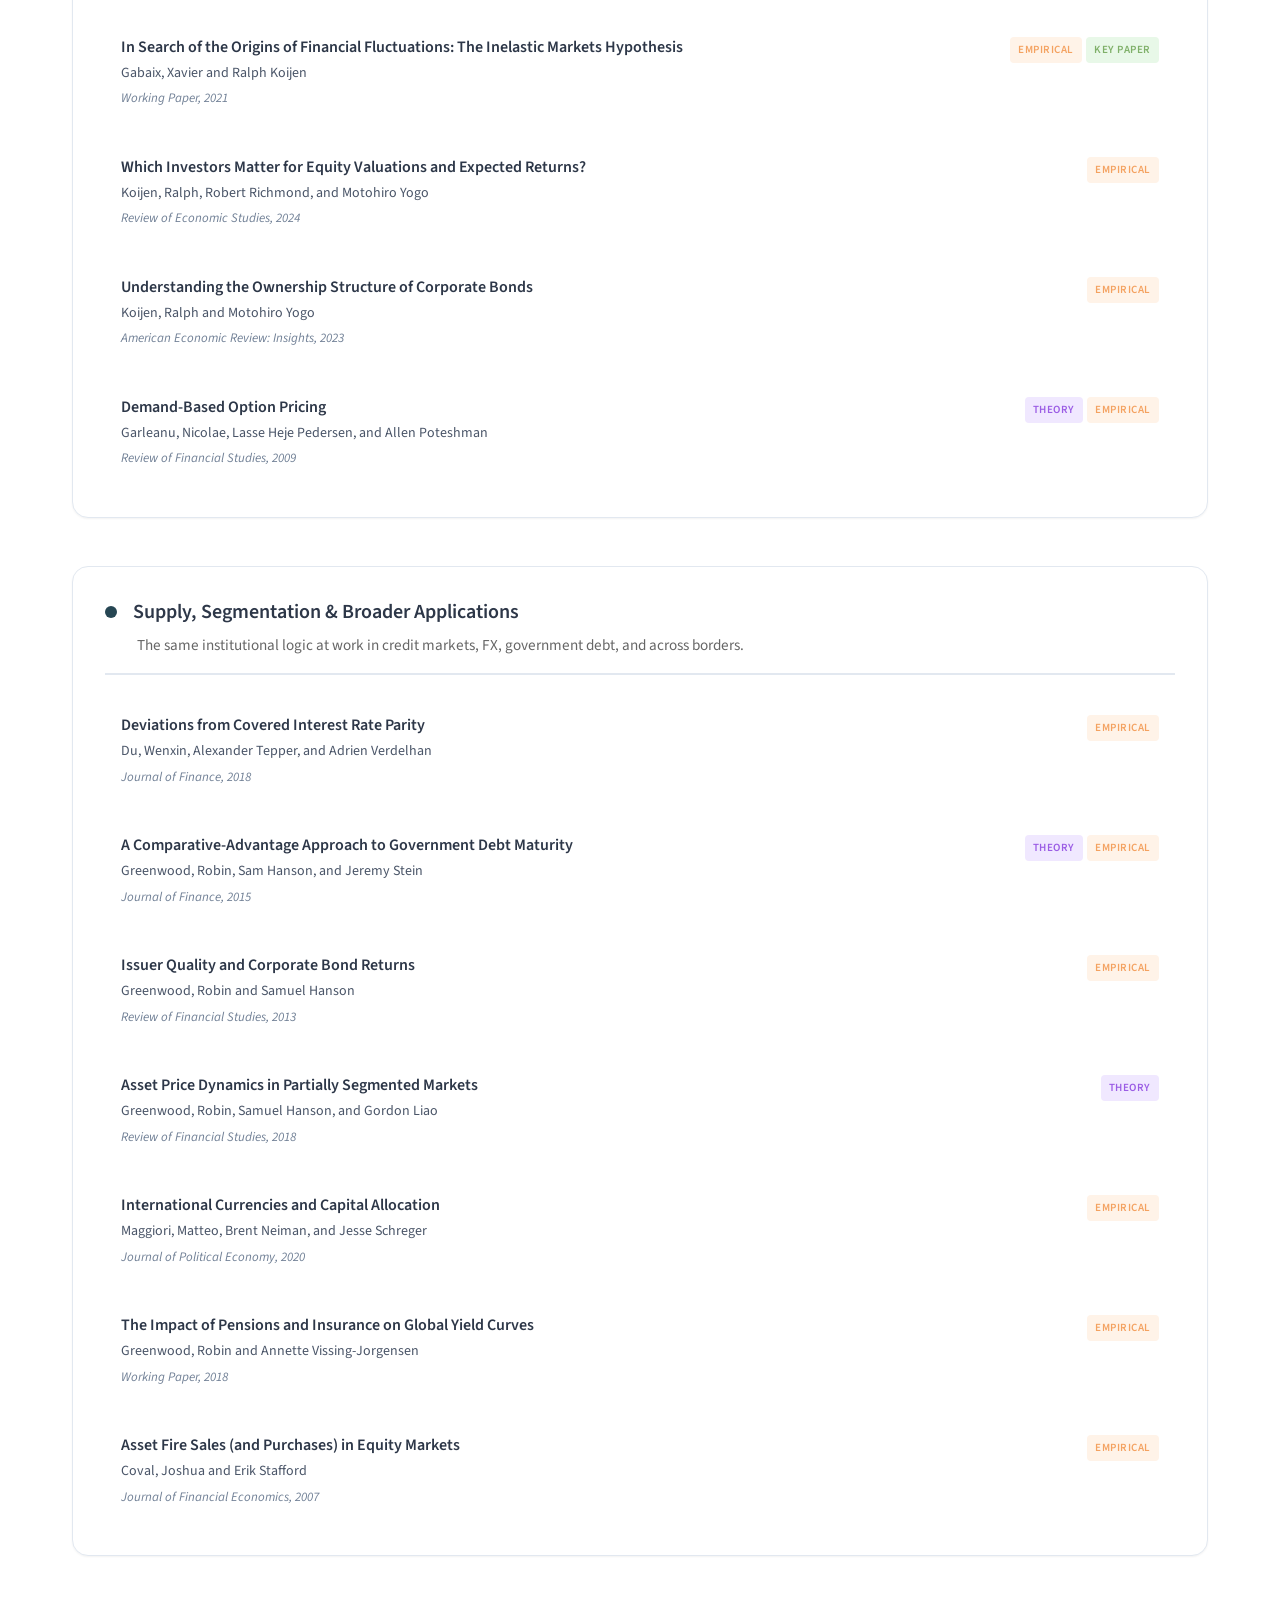
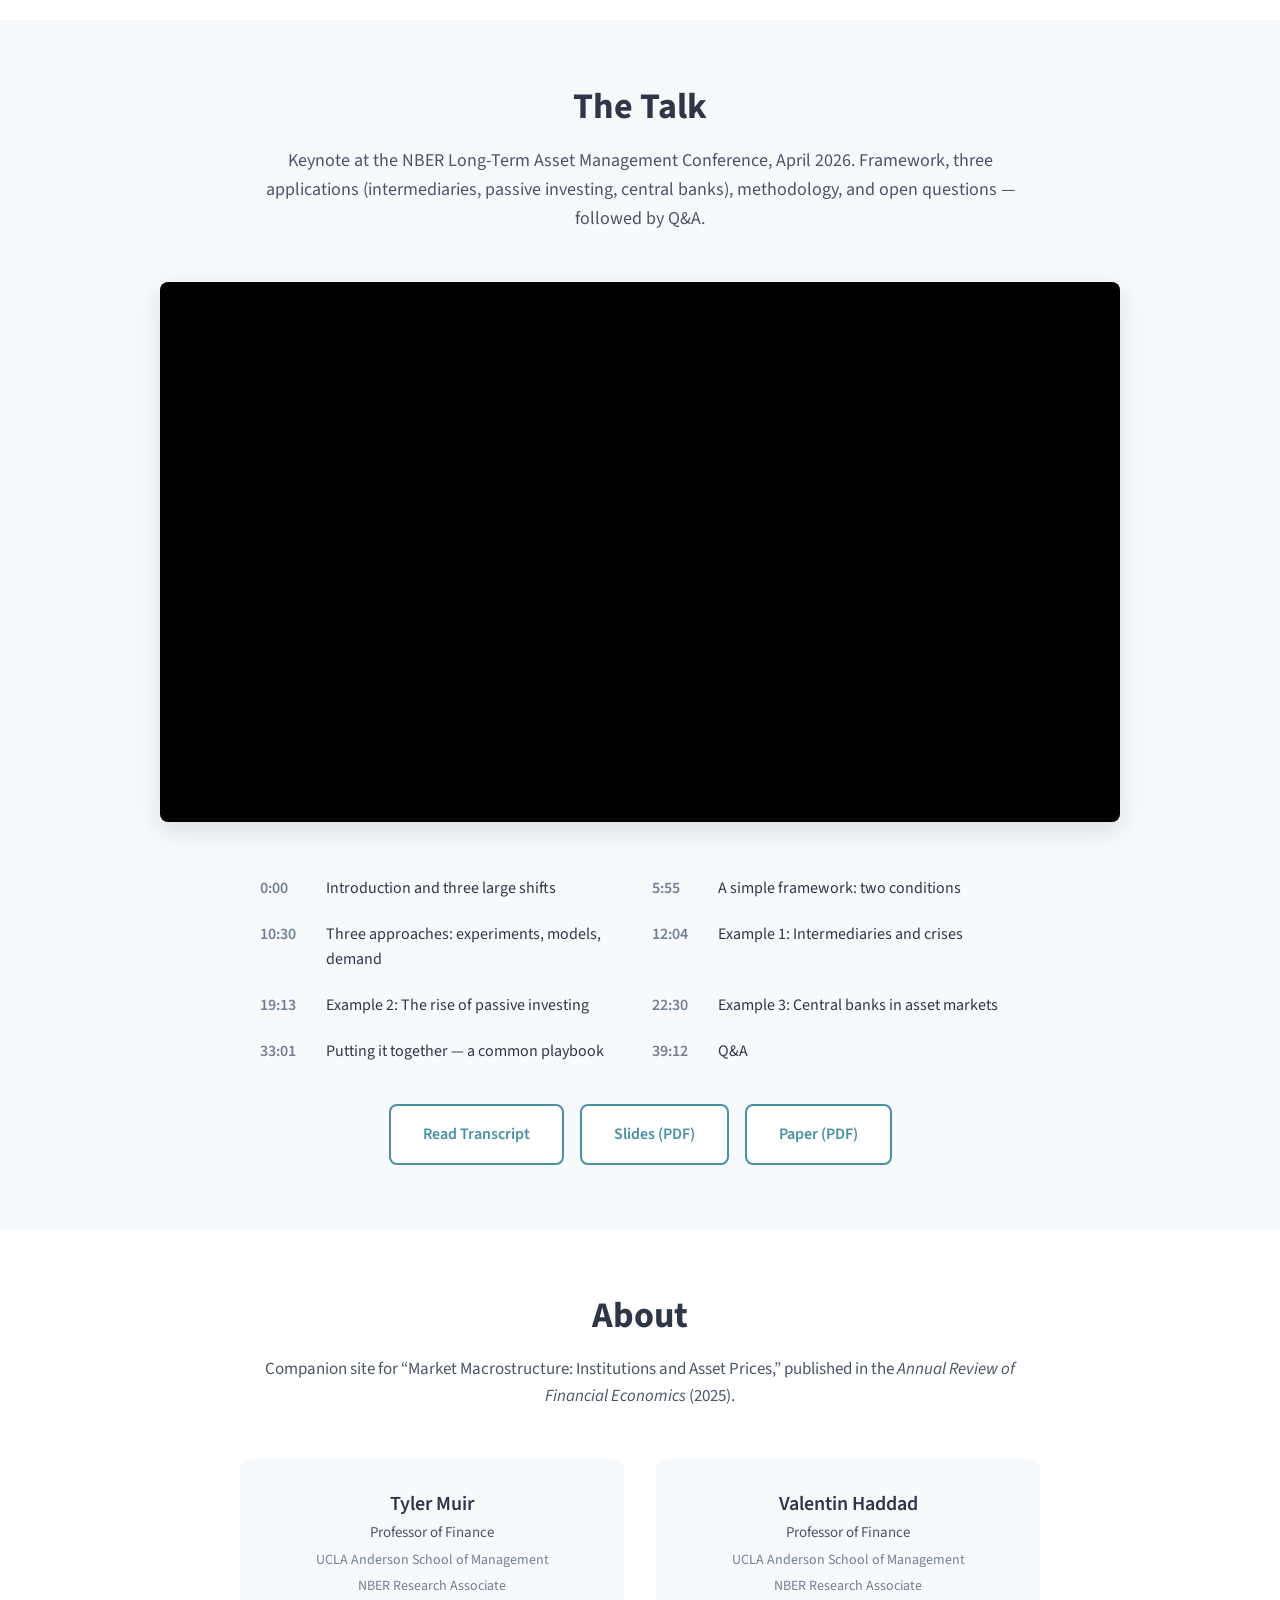
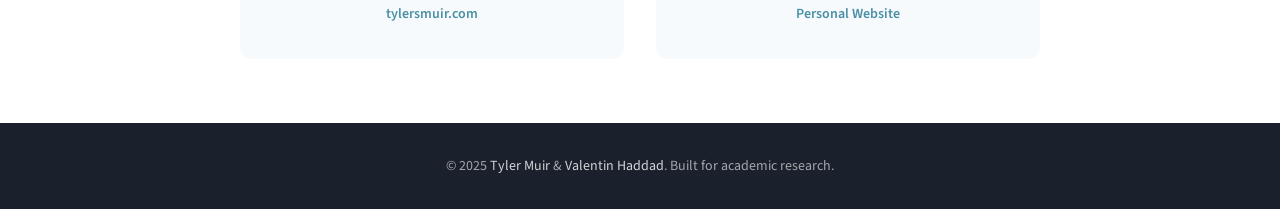
==== commit 22ce8c90: "Add NBER LTAM keynote video, transcript page, and chapter index - Embed YouTube video in Talk sectio" ====
--- a/index.html
+++ b/index.html
@@ -24,6 +24,7 @@
                 <li><a href="#playbook">Playbook</a></li>
                 <li><a href="#questions">Open Questions</a></li>
                 <li><a href="#papers">Papers</a></li>
+                <li><a href="#talk">Talk</a></li>
                 <li><a href="#about">About</a></li>
             </ul>
             <button class="nav-toggle" aria-label="Toggle navigation">
@@ -43,6 +44,7 @@
             <div class="hero-buttons">
                 <a href="#overview" class="btn btn-primary">Explore the Agenda</a>
                 <a href="https://www.dropbox.com/scl/fi/yaw81nklyqnd0k371osw4/HM_published.pdf?rlkey=oed2yhhhpish7x86secc4q1vz&dl=0" class="btn btn-secondary" target="_blank">Read the Paper</a>
+                <a href="#talk" class="btn btn-secondary">Watch the Talk</a>
                 <a href="Macrostructure_LTAM_slides.pdf" class="btn btn-secondary" target="_blank">NBER LTAM Slides</a>
             </div>
         </div>
@@ -951,19 +953,29 @@
     <!-- Talk Section -->
     <section id="talk" class="section section-alt">
         <div class="container">
-            <div class="talk-content">
-                <h2 class="section-title">The Talk</h2>
-                <p class="section-intro">A presentation covering the full macrostructure agenda.</p>
-                <div class="talk-details">
-                    <div class="talk-card">
-                        <h3>Market Macrostructure: Institutions and Asset Prices</h3>
-                        <p class="talk-meta">NBER Long-Term Asset Management Conference &bull; April 2026</p>
-                        <p>Framework, three applications (intermediaries, passive investing, central banks), methodology, and open questions.</p>
-                        <div class="talk-links">
-                            <a href="https://www.dropbox.com/scl/fi/yaw81nklyqnd0k371osw4/HM_published.pdf?rlkey=oed2yhhhpish7x86secc4q1vz&dl=0" class="btn btn-secondary" target="_blank">Paper (PDF)</a>
-                            <a href="Macrostructure_LTAM_slides.pdf" class="btn btn-secondary" target="_blank">Slides (PDF)</a>
-                        </div>
-                    </div>
+            <h2 class="section-title">The Talk</h2>
+            <p class="section-intro">Keynote at the NBER Long-Term Asset Management Conference, April 2026. Framework, three applications (intermediaries, passive investing, central banks), methodology, and open questions &mdash; followed by Q&amp;A.</p>
+
+            <div class="video-wrapper">
+                <iframe src="https://www.youtube.com/embed/QJNx_2b-V5o" title="Market Macrostructure: Institutions and Asset Prices &mdash; NBER LTAM 2026 Keynote" frameborder="0" allow="accelerometer; autoplay; clipboard-write; encrypted-media; gyroscope; picture-in-picture; web-share" referrerpolicy="strict-origin-when-cross-origin" allowfullscreen></iframe>
+            </div>
+
+            <div class="video-meta">
+                <ul class="chapters">
+                    <li><a href="https://www.youtube.com/watch?v=QJNx_2b-V5o&t=0s" target="_blank"><span class="ts">0:00</span> Introduction and three large shifts</a></li>
+                    <li><a href="https://www.youtube.com/watch?v=QJNx_2b-V5o&t=355s" target="_blank"><span class="ts">5:55</span> A simple framework: two conditions</a></li>
+                    <li><a href="https://www.youtube.com/watch?v=QJNx_2b-V5o&t=630s" target="_blank"><span class="ts">10:30</span> Three approaches: experiments, models, demand</a></li>
+                    <li><a href="https://www.youtube.com/watch?v=QJNx_2b-V5o&t=724s" target="_blank"><span class="ts">12:04</span> Example 1: Intermediaries and crises</a></li>
+                    <li><a href="https://www.youtube.com/watch?v=QJNx_2b-V5o&t=1153s" target="_blank"><span class="ts">19:13</span> Example 2: The rise of passive investing</a></li>
+                    <li><a href="https://www.youtube.com/watch?v=QJNx_2b-V5o&t=1350s" target="_blank"><span class="ts">22:30</span> Example 3: Central banks in asset markets</a></li>
+                    <li><a href="https://www.youtube.com/watch?v=QJNx_2b-V5o&t=1981s" target="_blank"><span class="ts">33:01</span> Putting it together &mdash; a common playbook</a></li>
+                    <li><a href="https://www.youtube.com/watch?v=QJNx_2b-V5o&t=2352s" target="_blank"><span class="ts">39:12</span> Q&amp;A</a></li>
+                </ul>
+
+                <div class="talk-cta">
+                    <a href="transcript.html" class="btn btn-secondary">Read Transcript</a>
+                    <a href="Macrostructure_LTAM_slides.pdf" class="btn btn-secondary" target="_blank">Slides (PDF)</a>
+                    <a href="https://www.dropbox.com/scl/fi/yaw81nklyqnd0k371osw4/HM_published.pdf?rlkey=oed2yhhhpish7x86secc4q1vz&dl=0" class="btn btn-secondary" target="_blank">Paper (PDF)</a>
                 </div>
             </div>
         </div>
--- a/css/style.css
+++ b/css/style.css
@@ -1316,3 +1316,145 @@
         height: 280px;
     }
 }
+
+/* --------------------------------------------------------------------------
+   Video Embed (Talk Section + Transcript Page)
+   -------------------------------------------------------------------------- */
+.video-wrapper {
+    position: relative;
+    width: 100%;
+    max-width: 960px;
+    margin: 0 auto;
+    aspect-ratio: 16 / 9;
+    background: #000;
+    border-radius: 8px;
+    overflow: hidden;
+    box-shadow: 0 8px 24px rgba(0, 0, 0, 0.12);
+}
+
+.video-wrapper iframe {
+    position: absolute;
+    top: 0;
+    left: 0;
+    width: 100%;
+    height: 100%;
+    border: 0;
+}
+
+.video-meta {
+    max-width: 760px;
+    margin: var(--spacing-2xl) auto 0 auto;
+}
+
+.chapters {
+    list-style: none;
+    padding: 0;
+    margin: 0;
+    display: grid;
+    grid-template-columns: 1fr 1fr;
+    gap: 0.4rem 1.5rem;
+}
+
+.chapters li a {
+    display: flex;
+    align-items: baseline;
+    gap: 0.6rem;
+    padding: 0.4rem 0;
+    color: var(--color-text);
+    text-decoration: none;
+    border-bottom: 1px solid transparent;
+    transition: border-color 0.15s ease, color 0.15s ease;
+}
+
+.chapters li a:hover {
+    color: var(--color-primary);
+    border-bottom-color: var(--color-primary);
+}
+
+.chapters .ts {
+    font-variant-numeric: tabular-nums;
+    font-weight: 600;
+    color: var(--color-text-muted);
+    min-width: 3.5rem;
+    flex-shrink: 0;
+}
+
+.talk-cta {
+    display: flex;
+    gap: var(--spacing-md);
+    justify-content: center;
+    flex-wrap: wrap;
+    margin-top: var(--spacing-xl);
+}
+
+@media (max-width: 720px) {
+    .chapters {
+        grid-template-columns: 1fr;
+    }
+}
+
+/* --------------------------------------------------------------------------
+   Transcript Page
+   -------------------------------------------------------------------------- */
+.transcript {
+    max-width: 760px;
+    margin: 0 auto;
+    font-family: 'Source Serif Pro', Georgia, serif;
+    font-size: 1.0625rem;
+    line-height: 1.75;
+    color: var(--color-text);
+}
+
+.transcript-note {
+    font-family: 'Source Sans Pro', sans-serif;
+    font-size: 0.95rem;
+    color: var(--color-text-light);
+    background: rgba(74, 144, 164, 0.07);
+    border-left: 3px solid var(--color-primary);
+    padding: 0.85rem 1.1rem;
+    margin-bottom: 2.5rem;
+    border-radius: 0 4px 4px 0;
+}
+
+.transcript h2 {
+    font-family: 'Source Sans Pro', sans-serif;
+    font-size: 1.75rem;
+    font-weight: 700;
+    margin-top: 3rem;
+    margin-bottom: 1.25rem;
+    padding-bottom: 0.5rem;
+    border-bottom: 2px solid var(--color-border);
+}
+
+.transcript h2:first-of-type {
+    margin-top: 0;
+}
+
+.transcript h3 {
+    font-family: 'Source Sans Pro', sans-serif;
+    font-size: 1.3rem;
+    font-weight: 600;
+    margin-top: 2.25rem;
+    margin-bottom: 0.85rem;
+    color: var(--color-text);
+}
+
+.transcript p {
+    margin-bottom: 1.15rem;
+}
+
+.transcript .qa {
+    margin-bottom: 1.75rem;
+    padding: 1.1rem 1.3rem;
+    background: rgba(0, 0, 0, 0.025);
+    border-radius: 6px;
+}
+
+.transcript .qa .q {
+    color: var(--color-text-light);
+    margin-bottom: 0.85rem;
+}
+
+.transcript .qa .a {
+    margin-bottom: 0;
+}
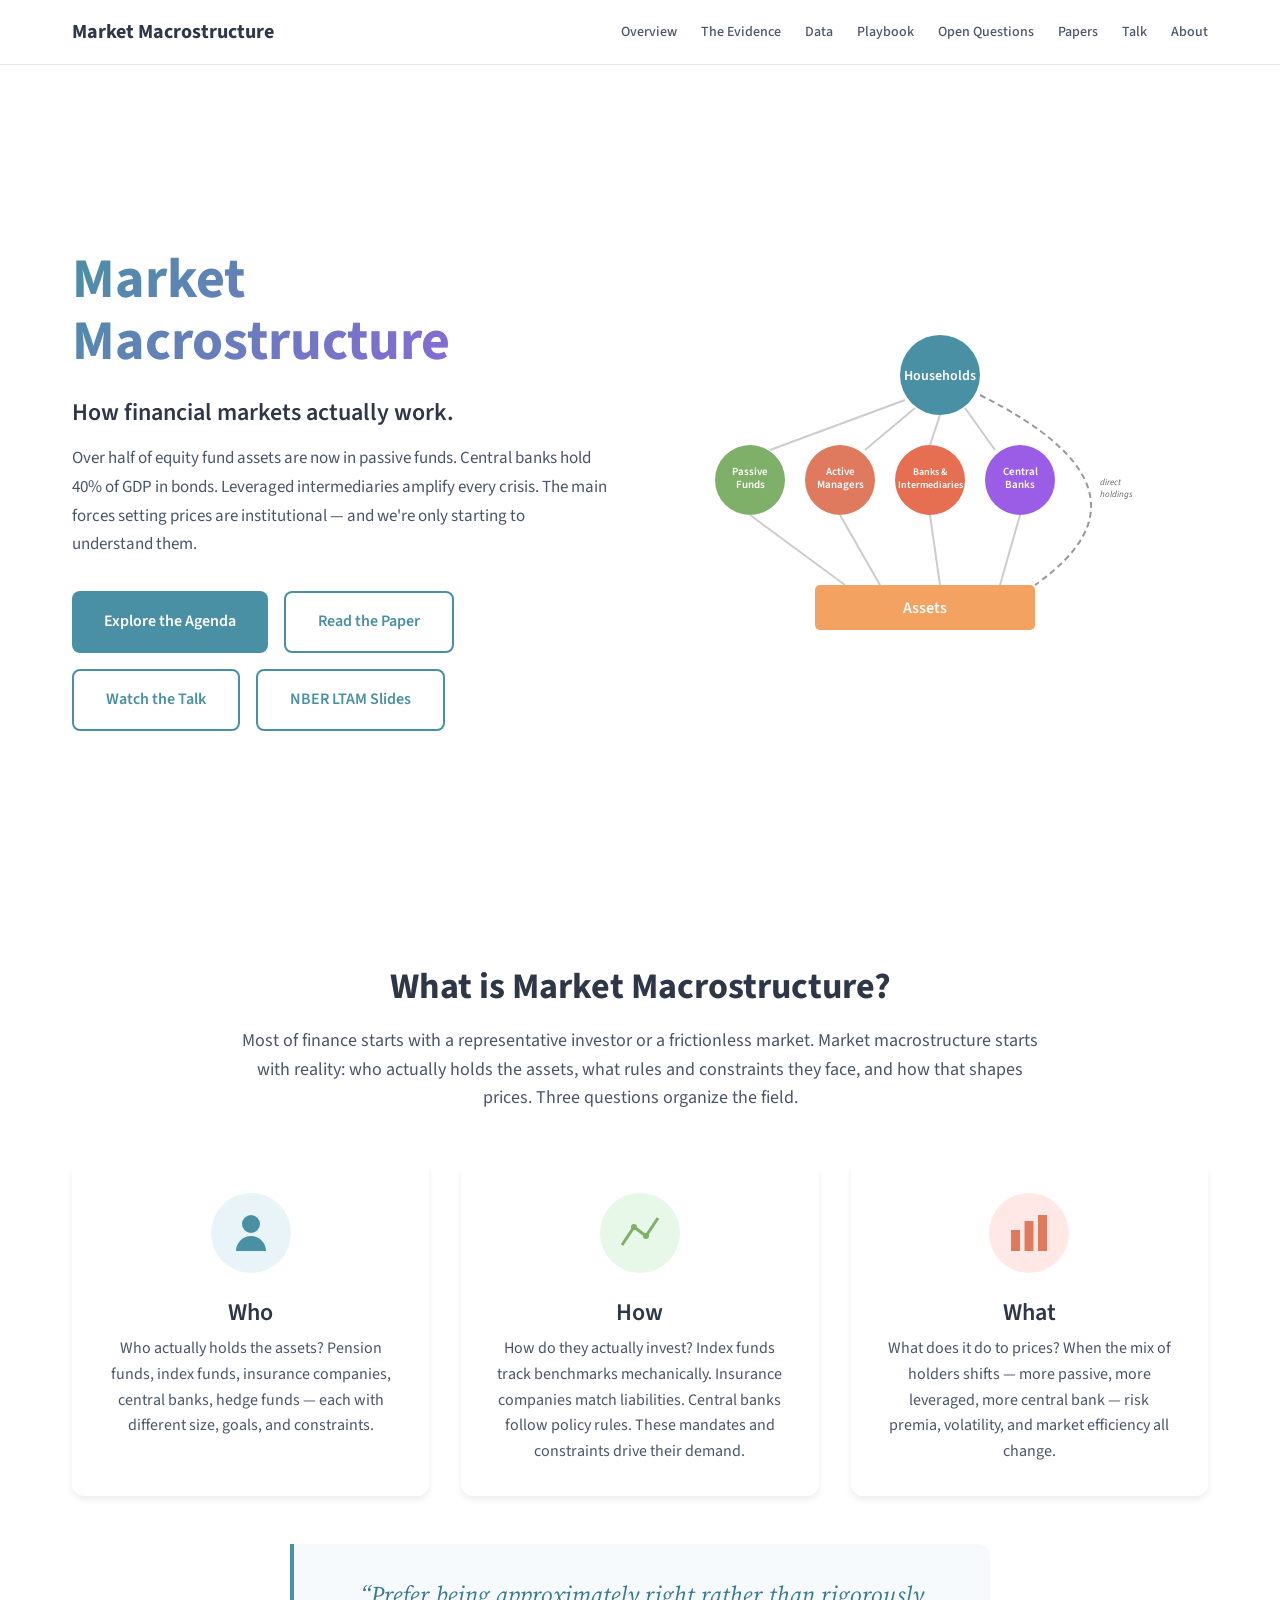
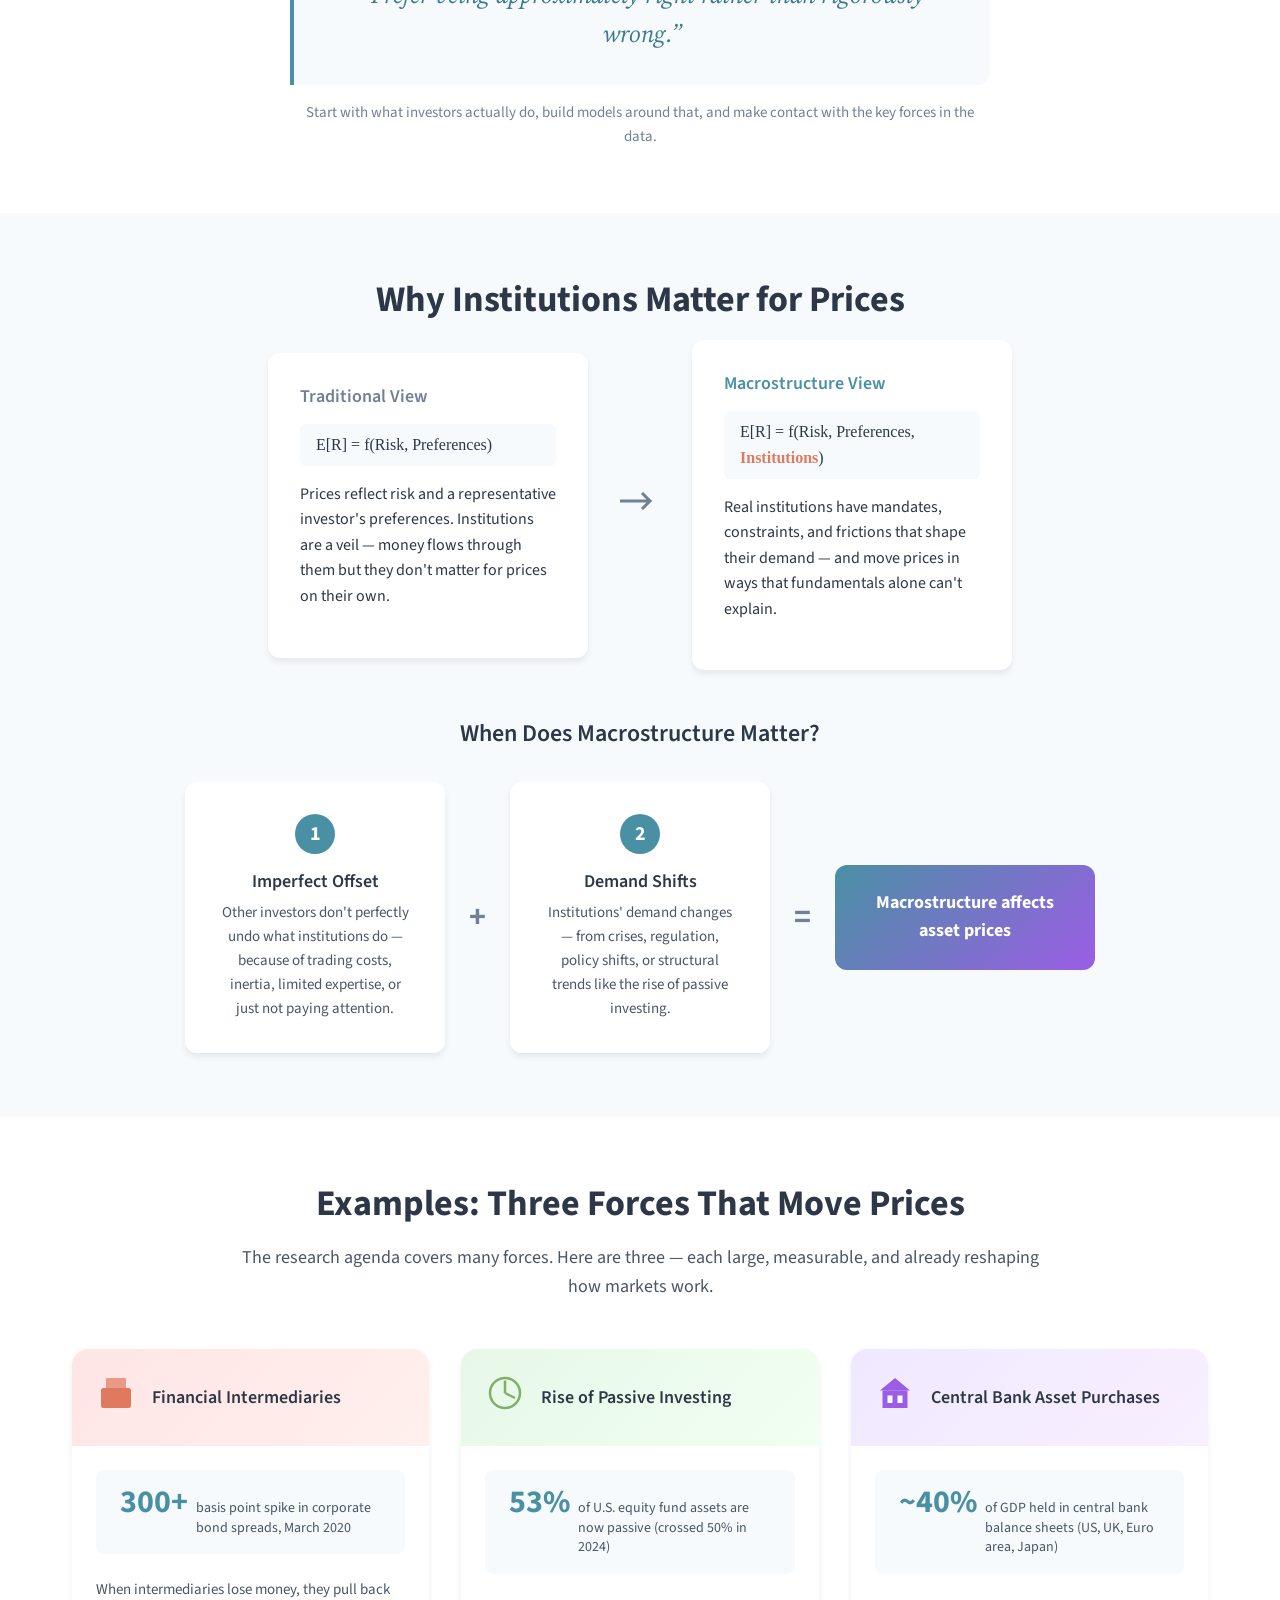
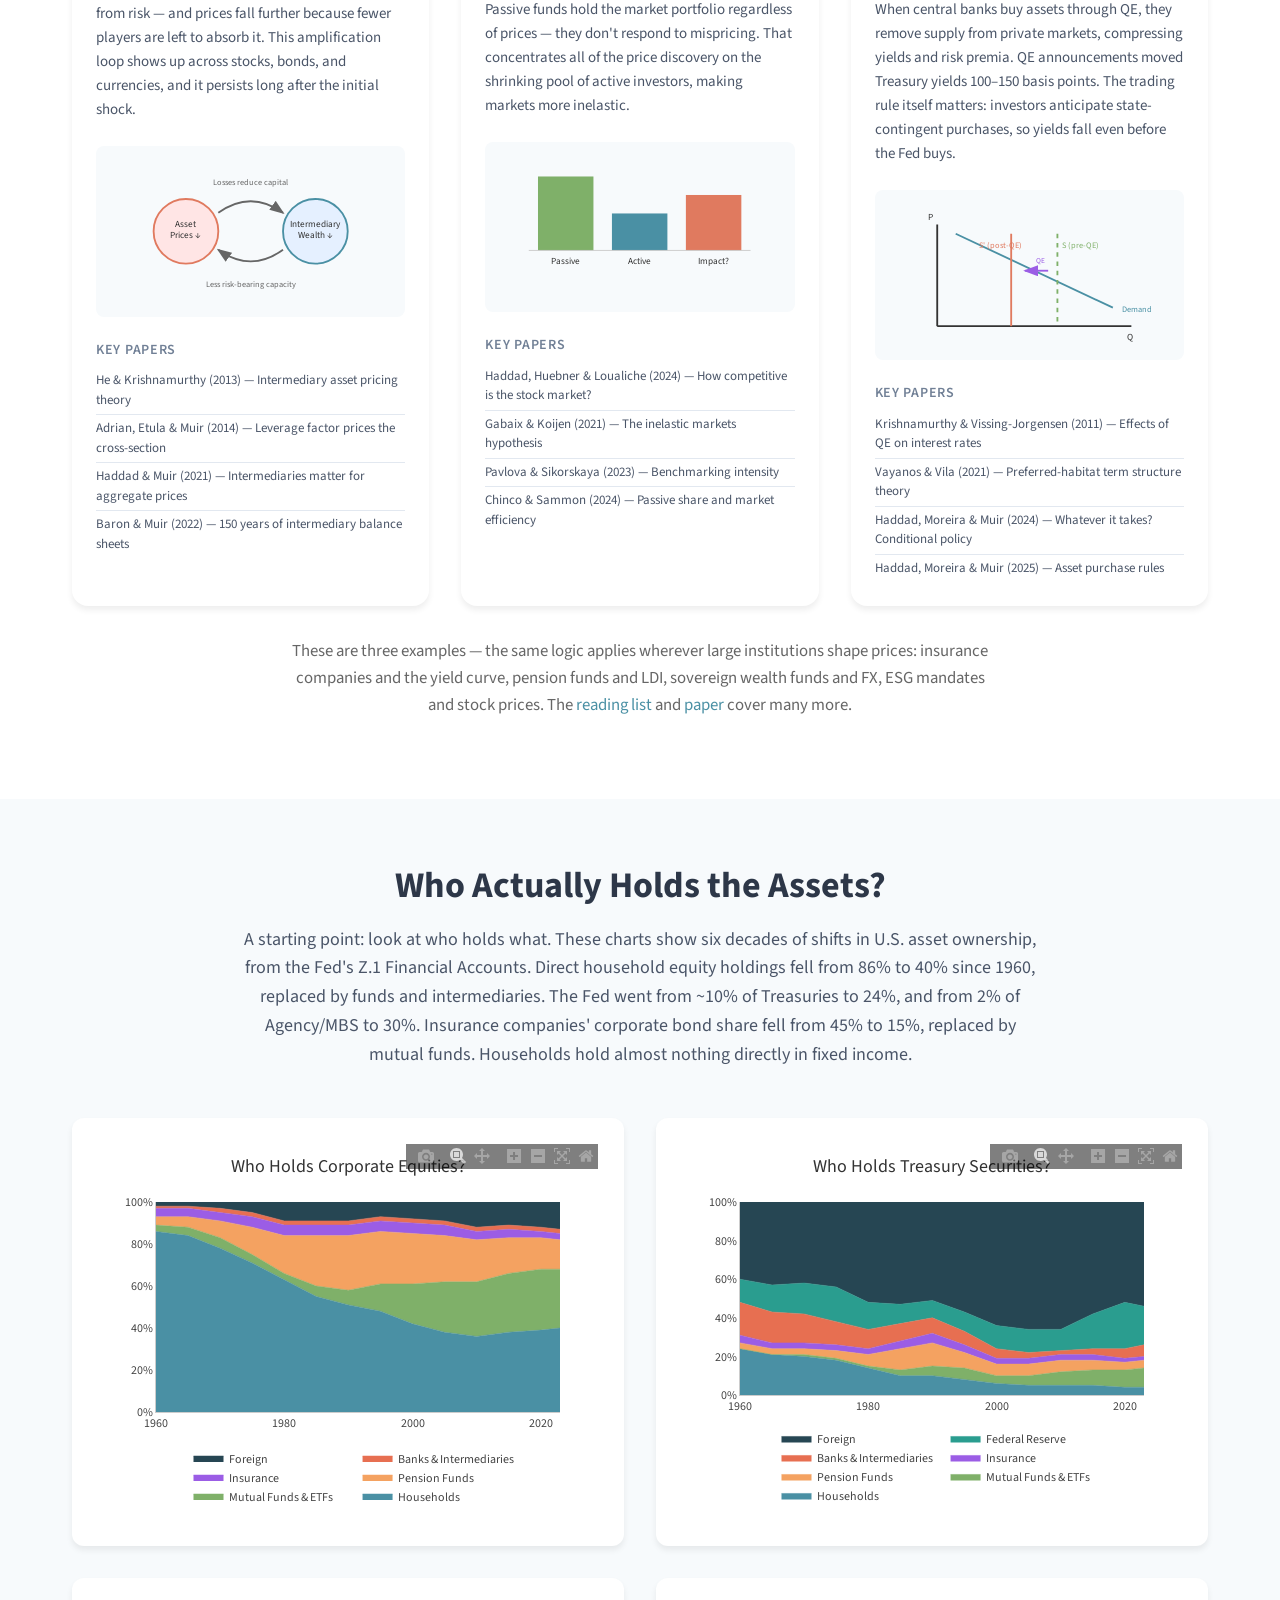
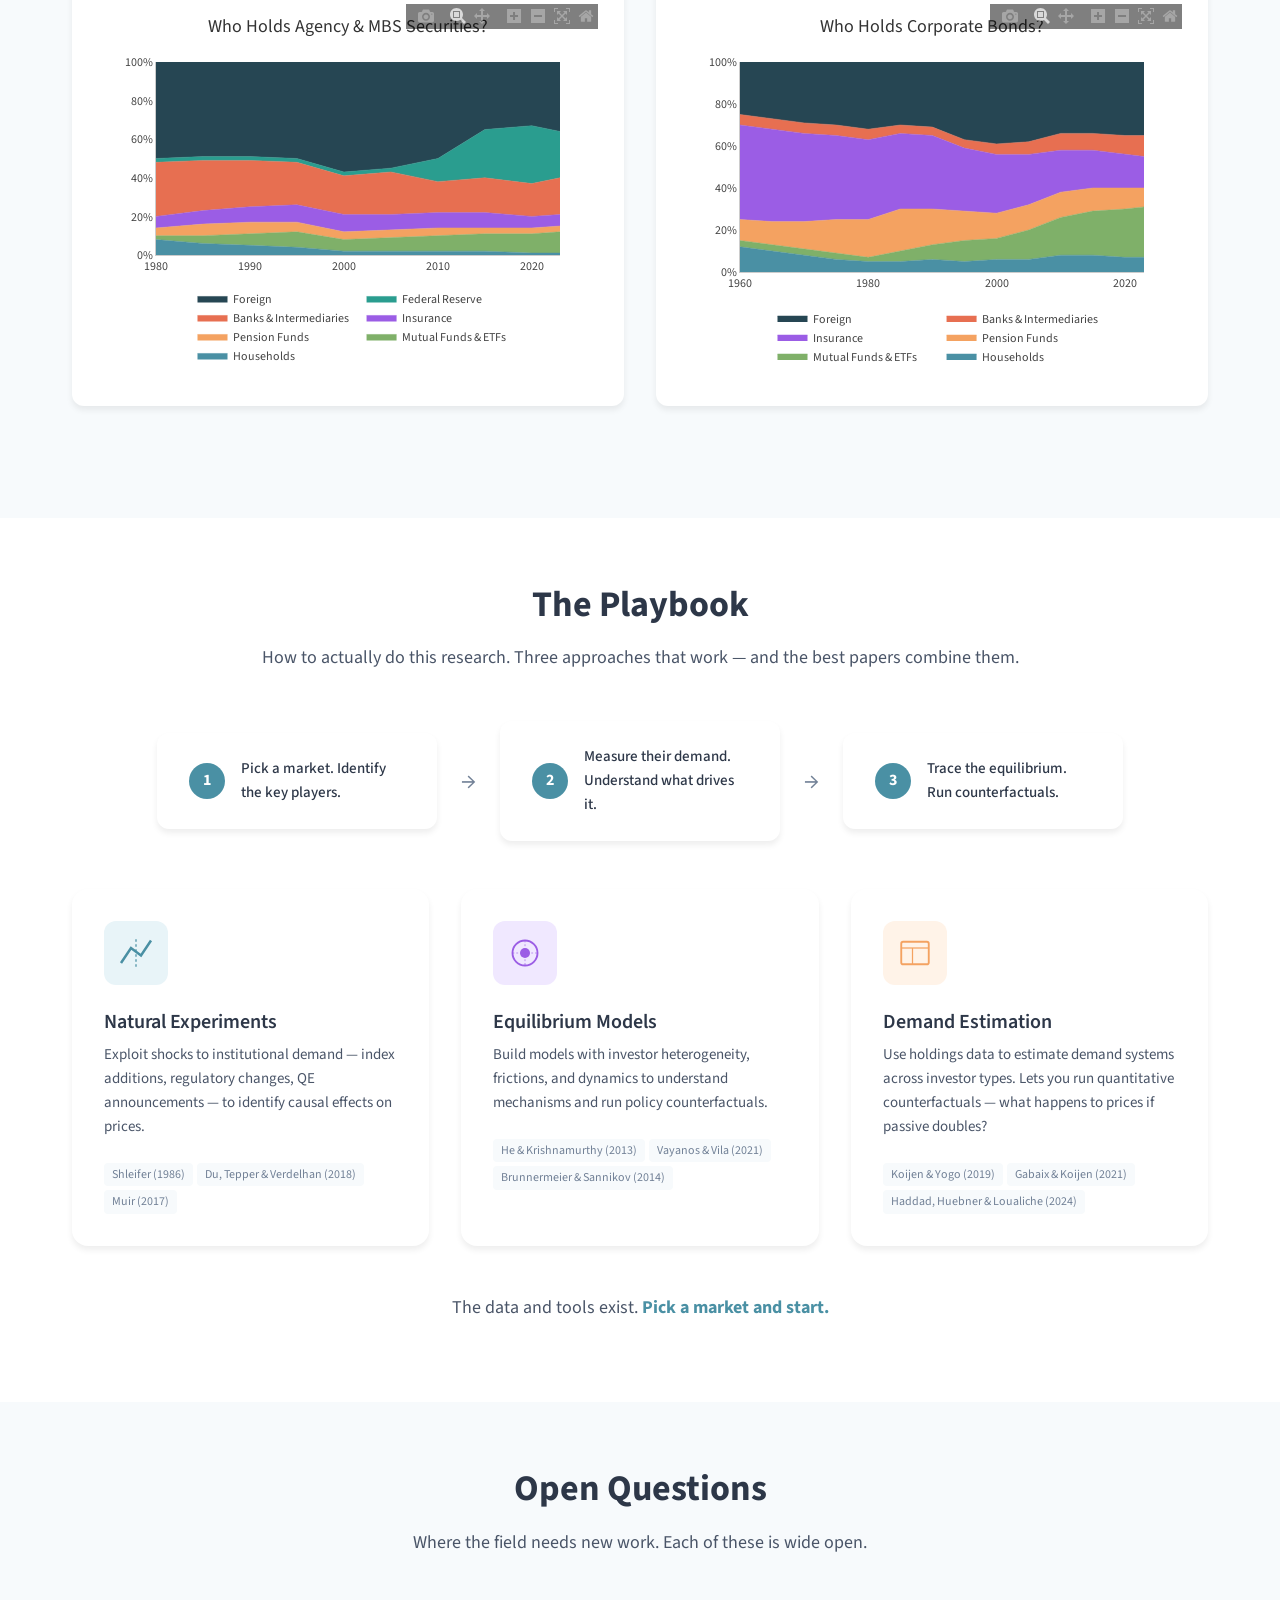
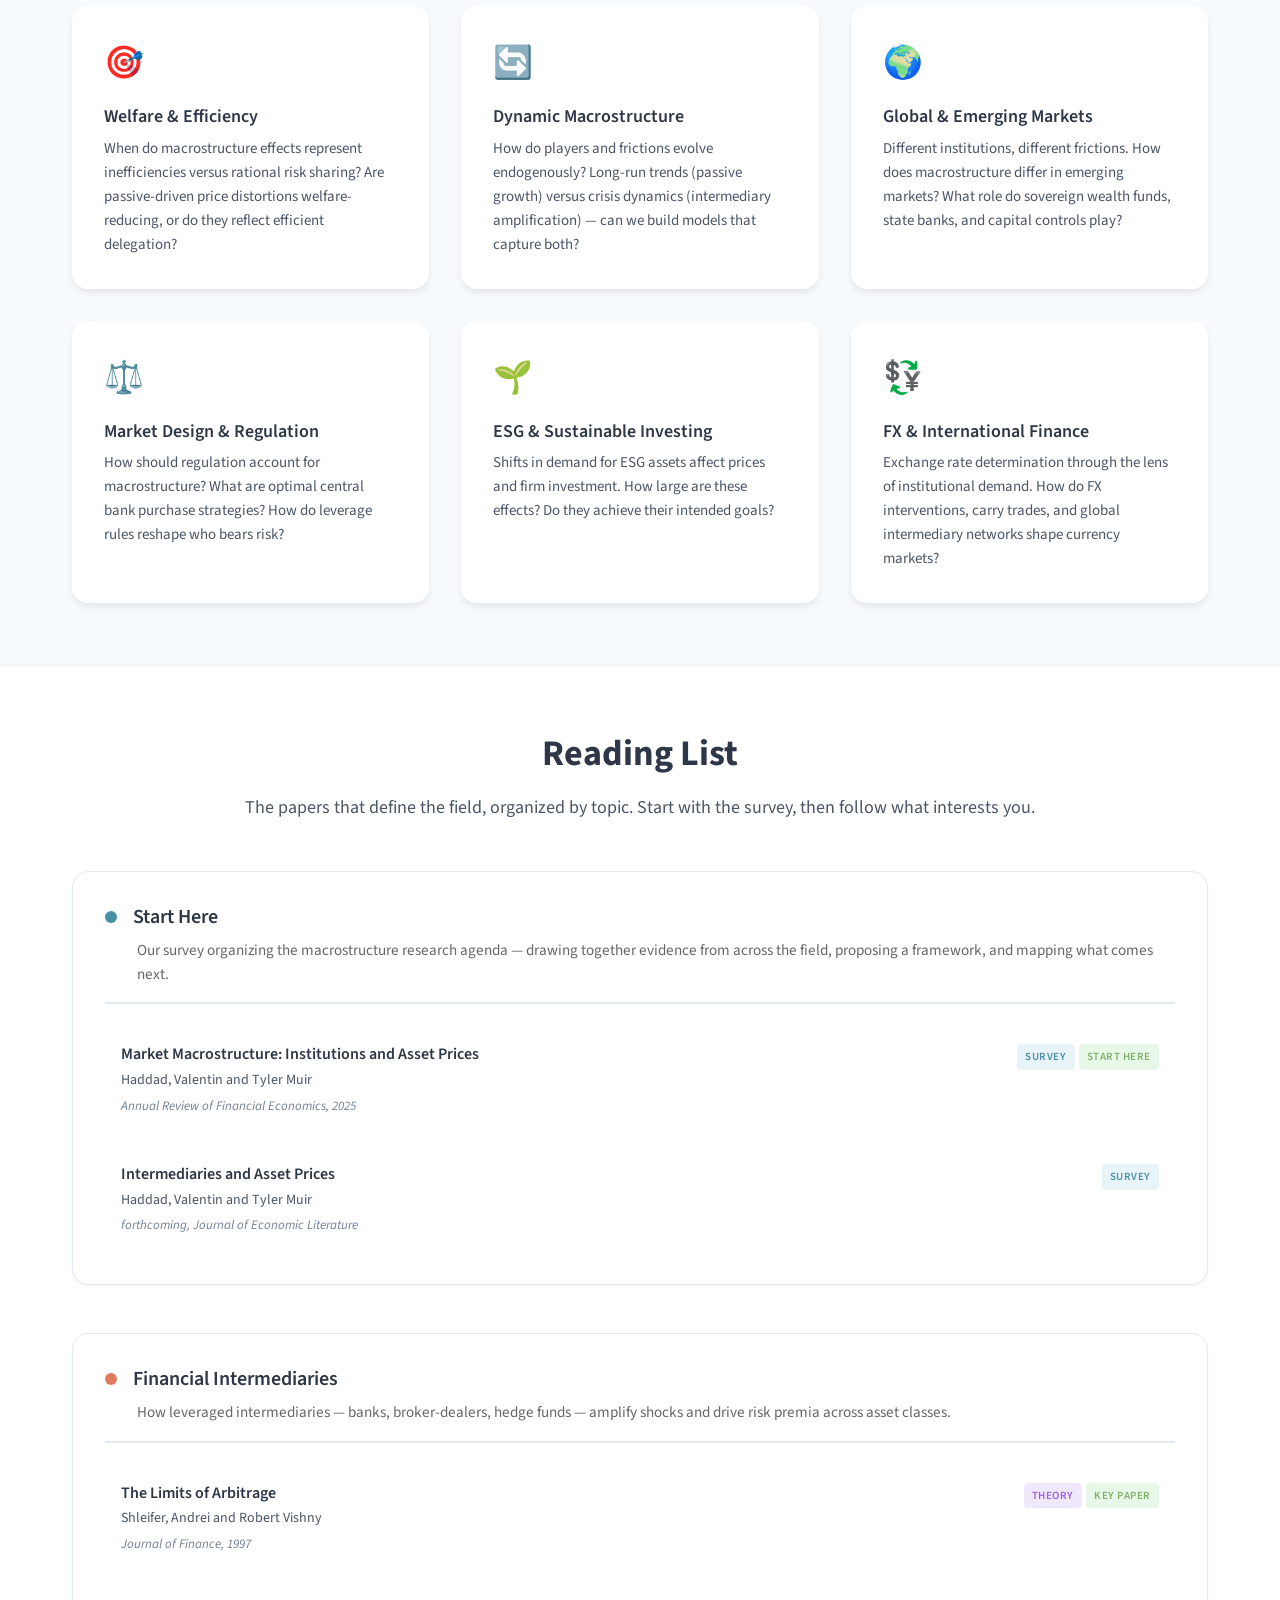
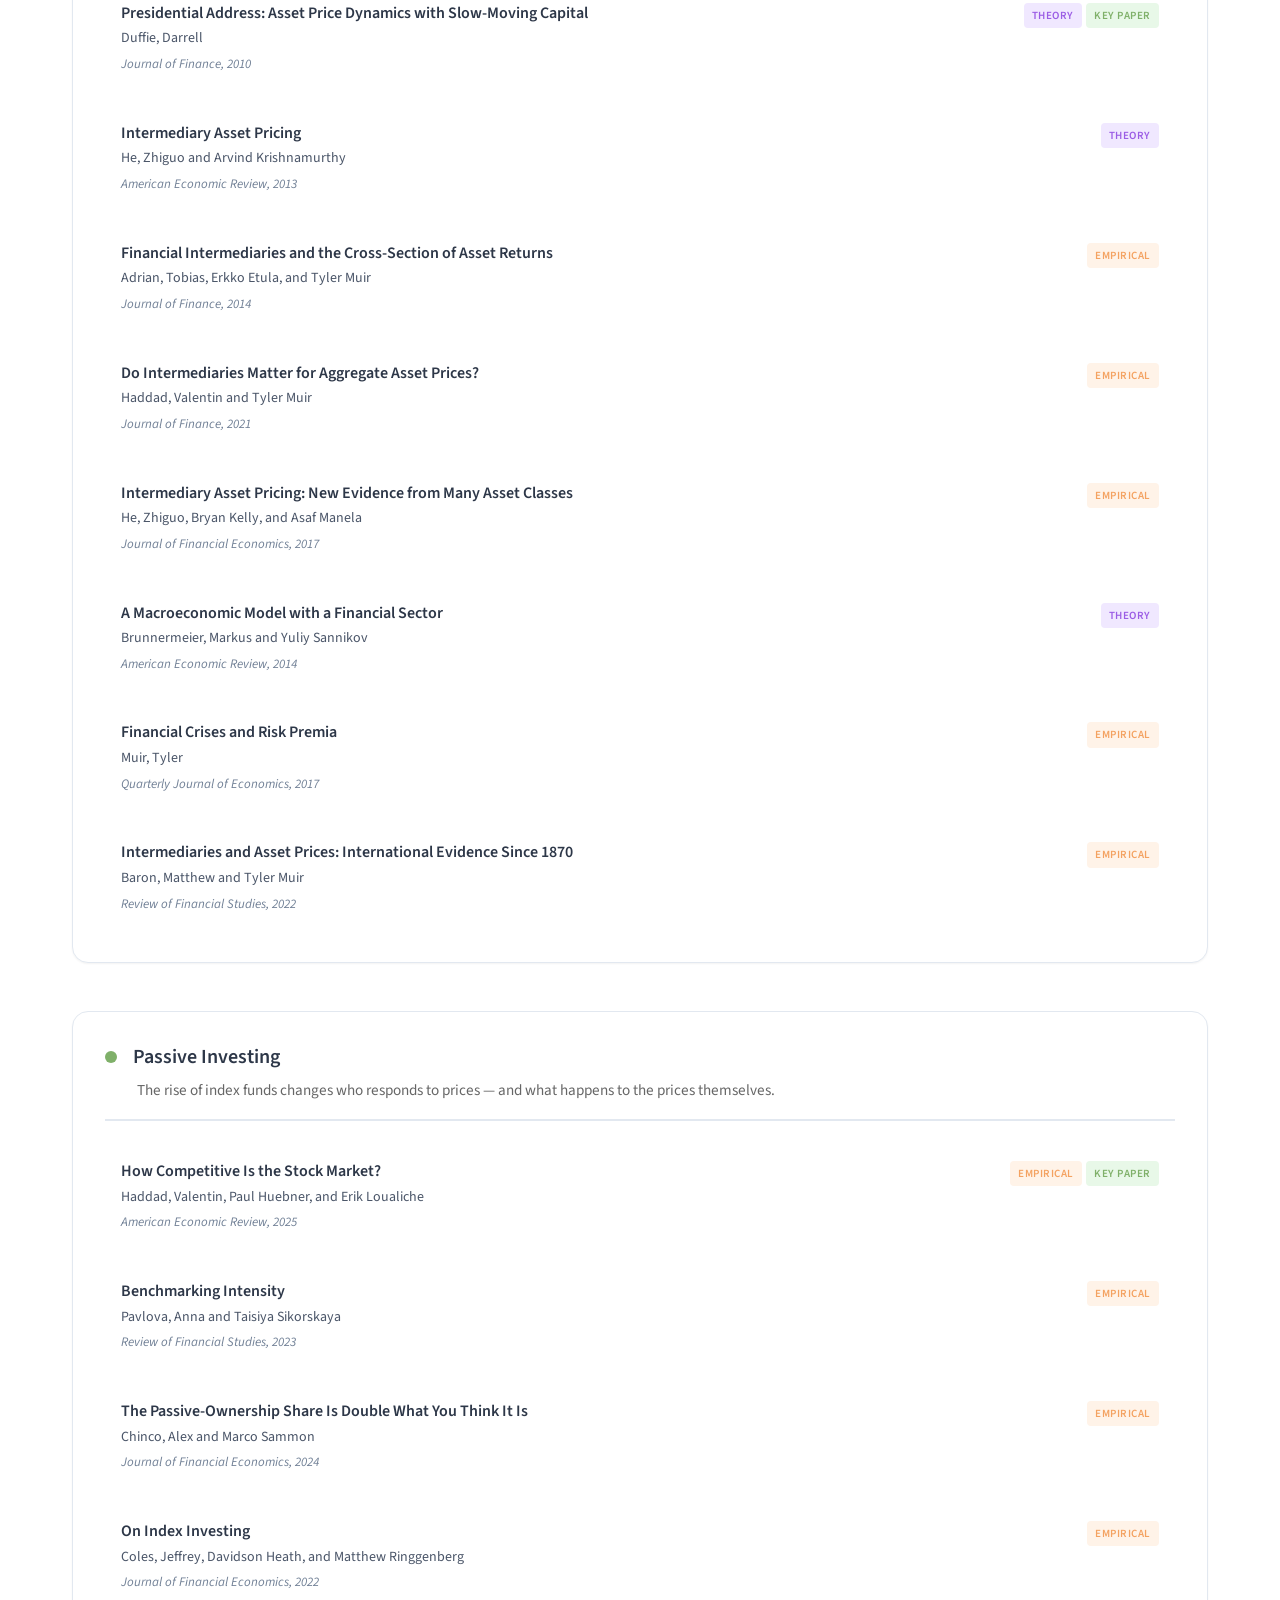
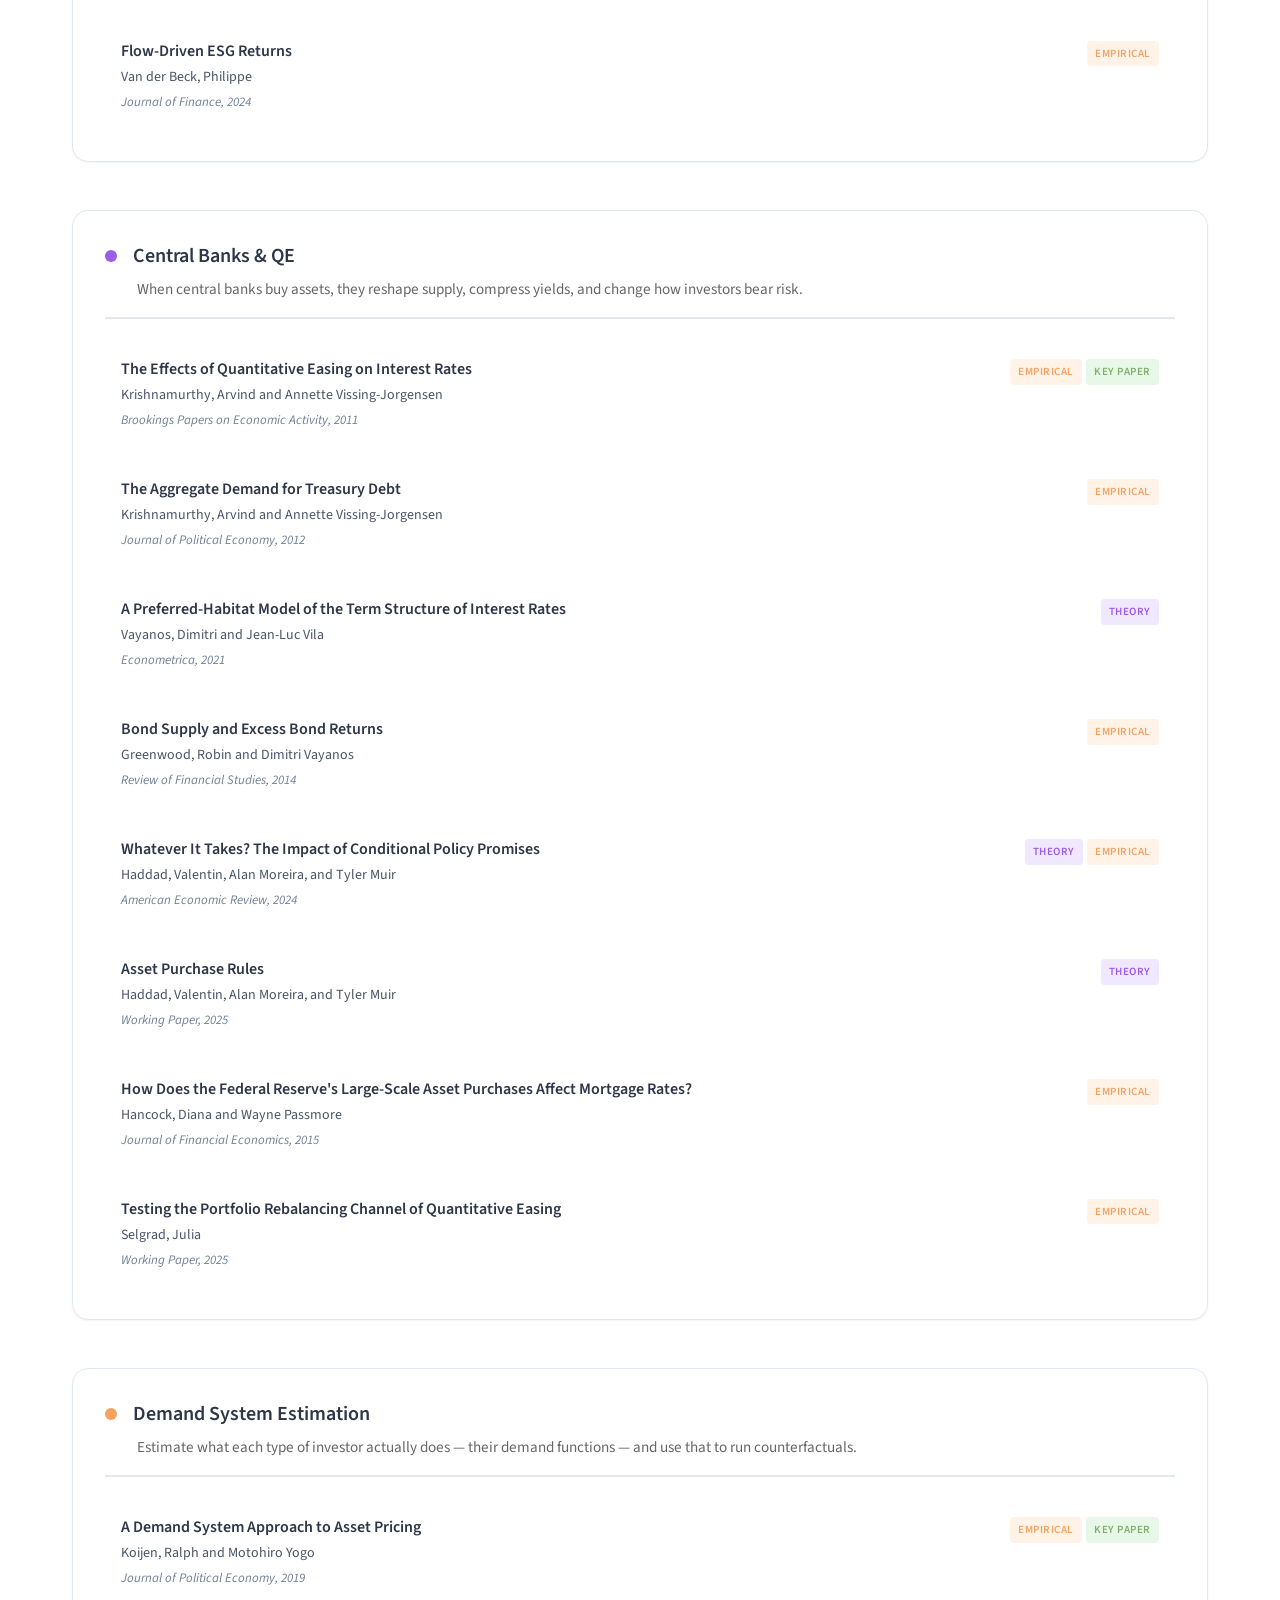
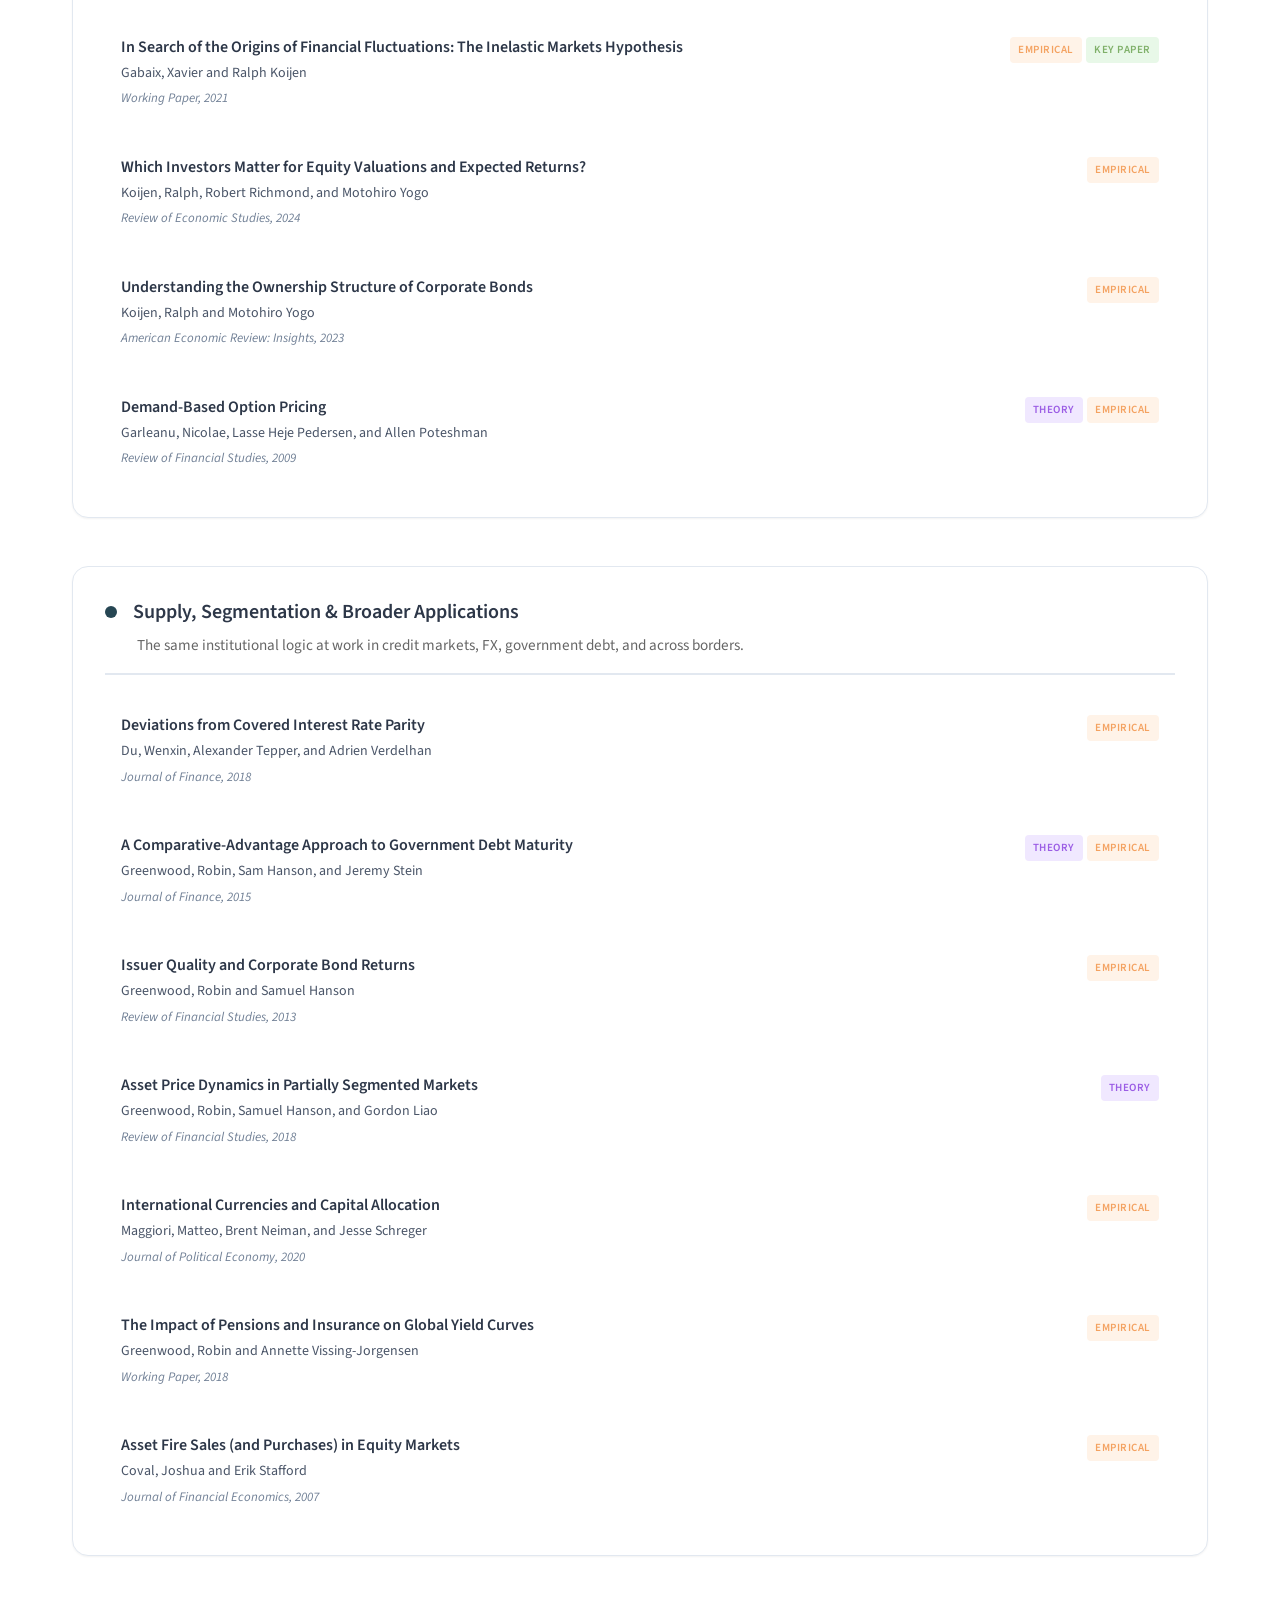
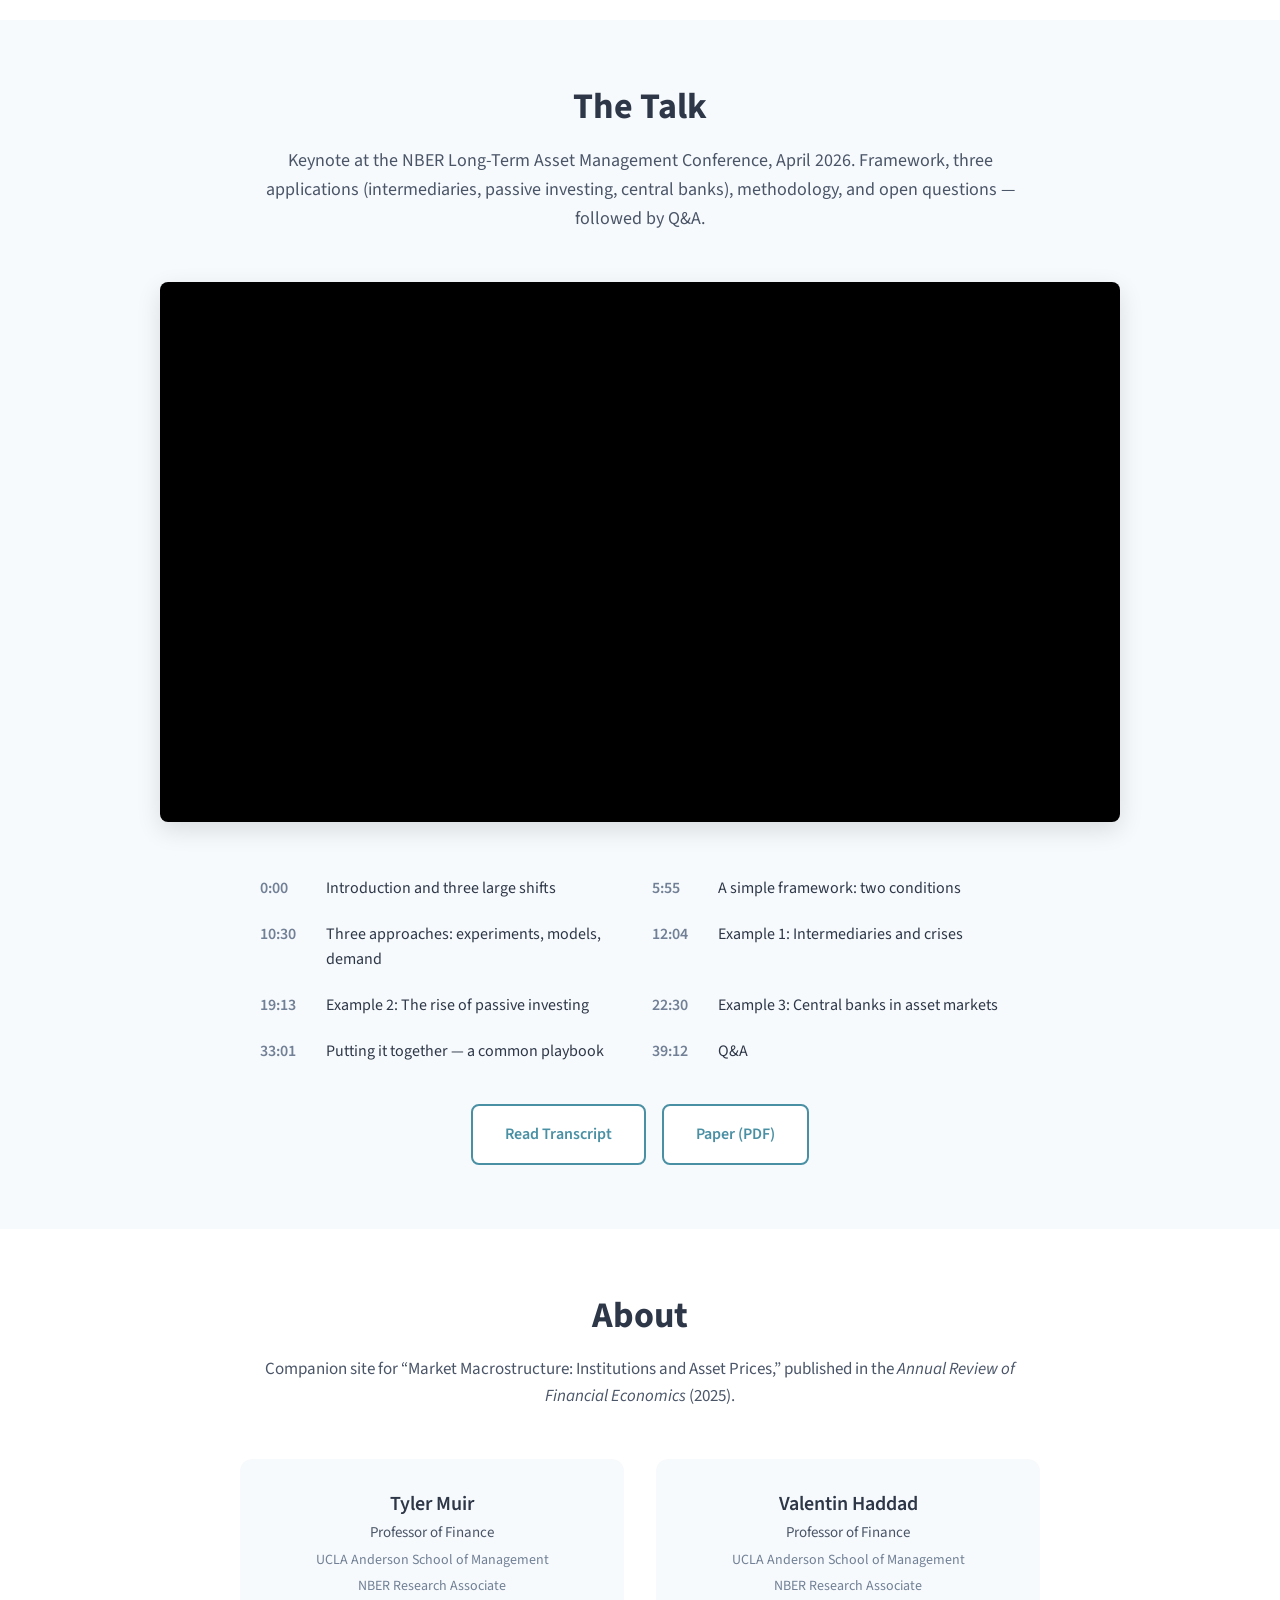
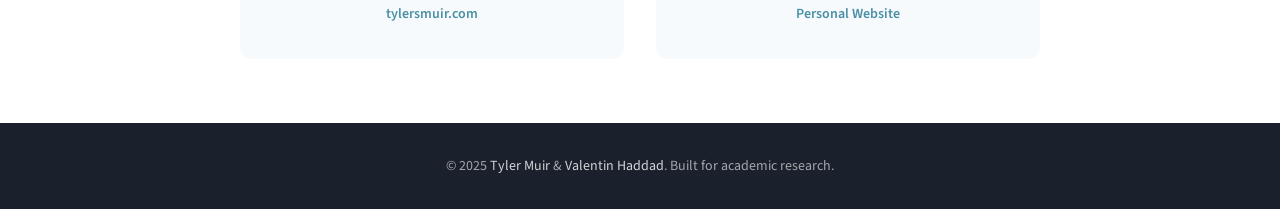
==== commit 499fb15a: "Remove duplicate Slides button from Talk section (already in hero) Co-Authored-By: Claude Opus 4.7 <" ====
--- a/index.html
+++ b/index.html
@@ -974,7 +974,6 @@
 
                 <div class="talk-cta">
                     <a href="transcript.html" class="btn btn-secondary">Read Transcript</a>
-                    <a href="Macrostructure_LTAM_slides.pdf" class="btn btn-secondary" target="_blank">Slides (PDF)</a>
                     <a href="https://www.dropbox.com/scl/fi/yaw81nklyqnd0k371osw4/HM_published.pdf?rlkey=oed2yhhhpish7x86secc4q1vz&dl=0" class="btn btn-secondary" target="_blank">Paper (PDF)</a>
                 </div>
             </div>
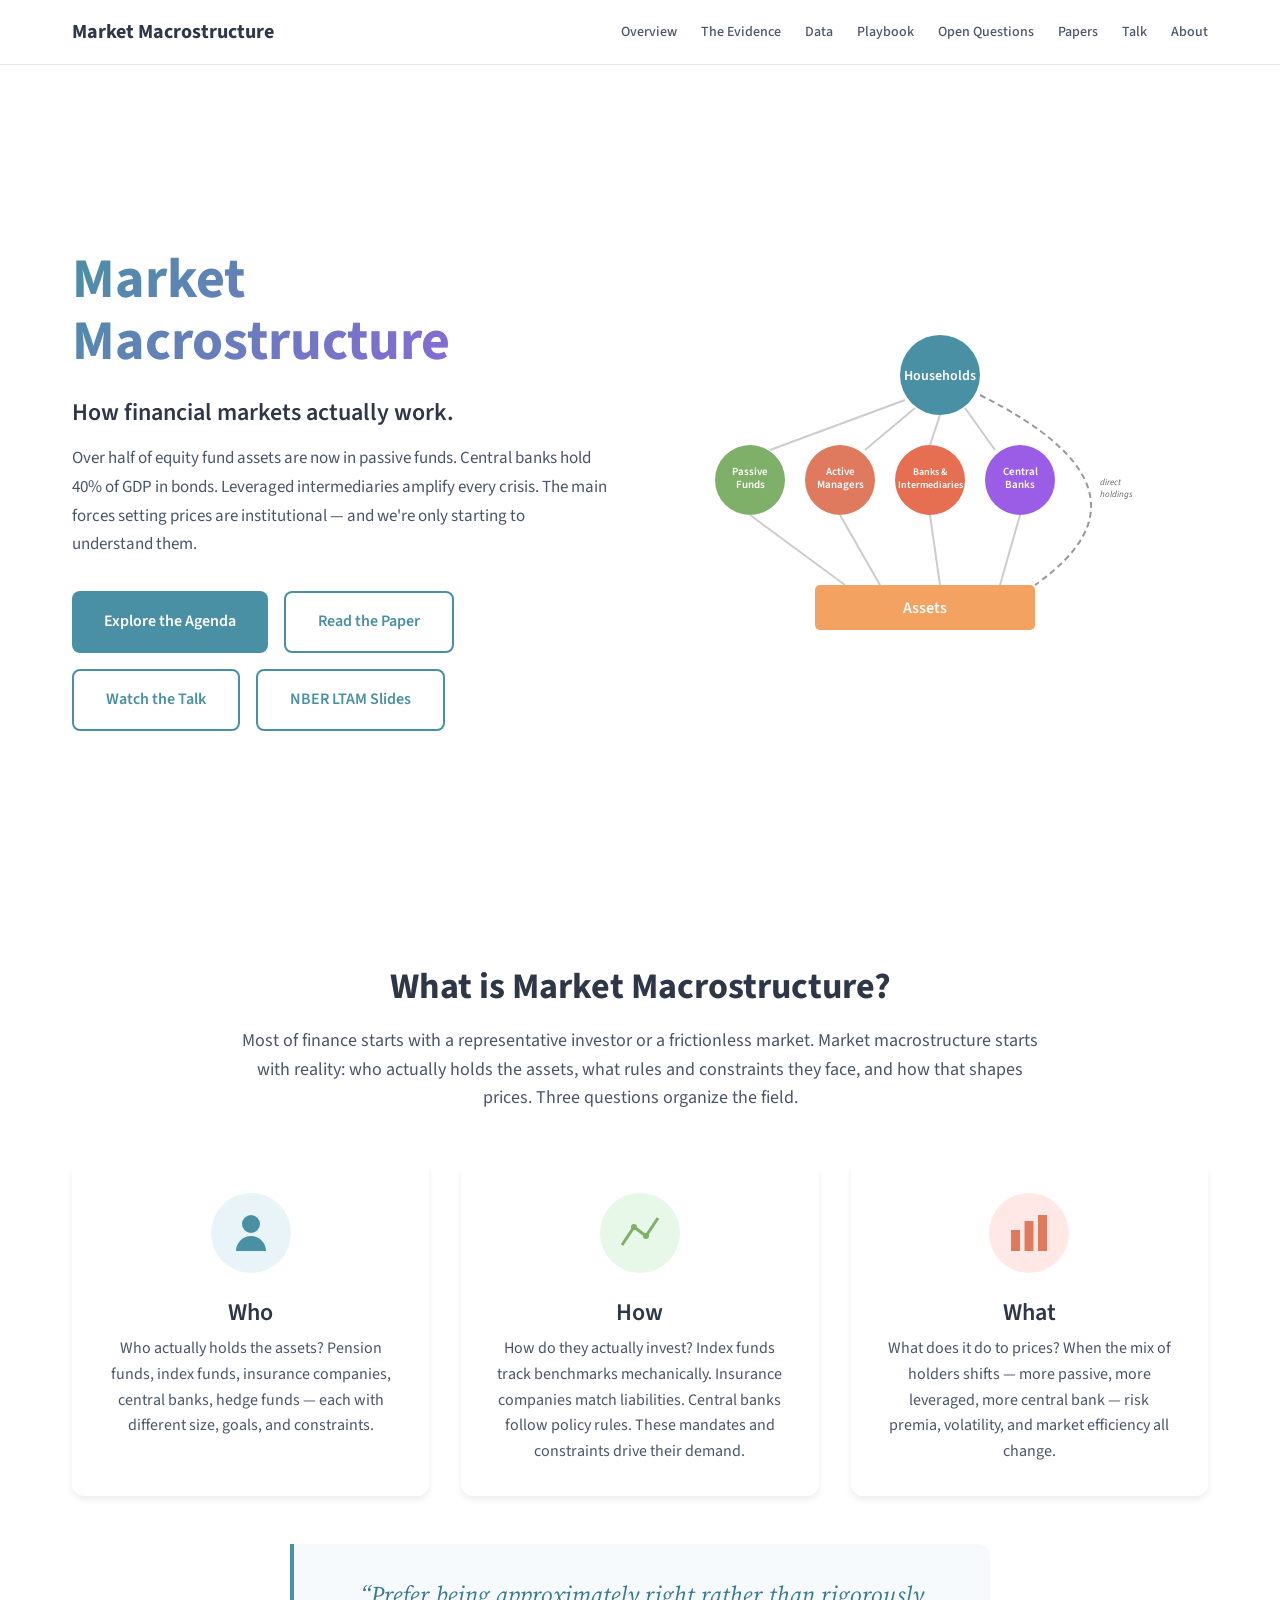
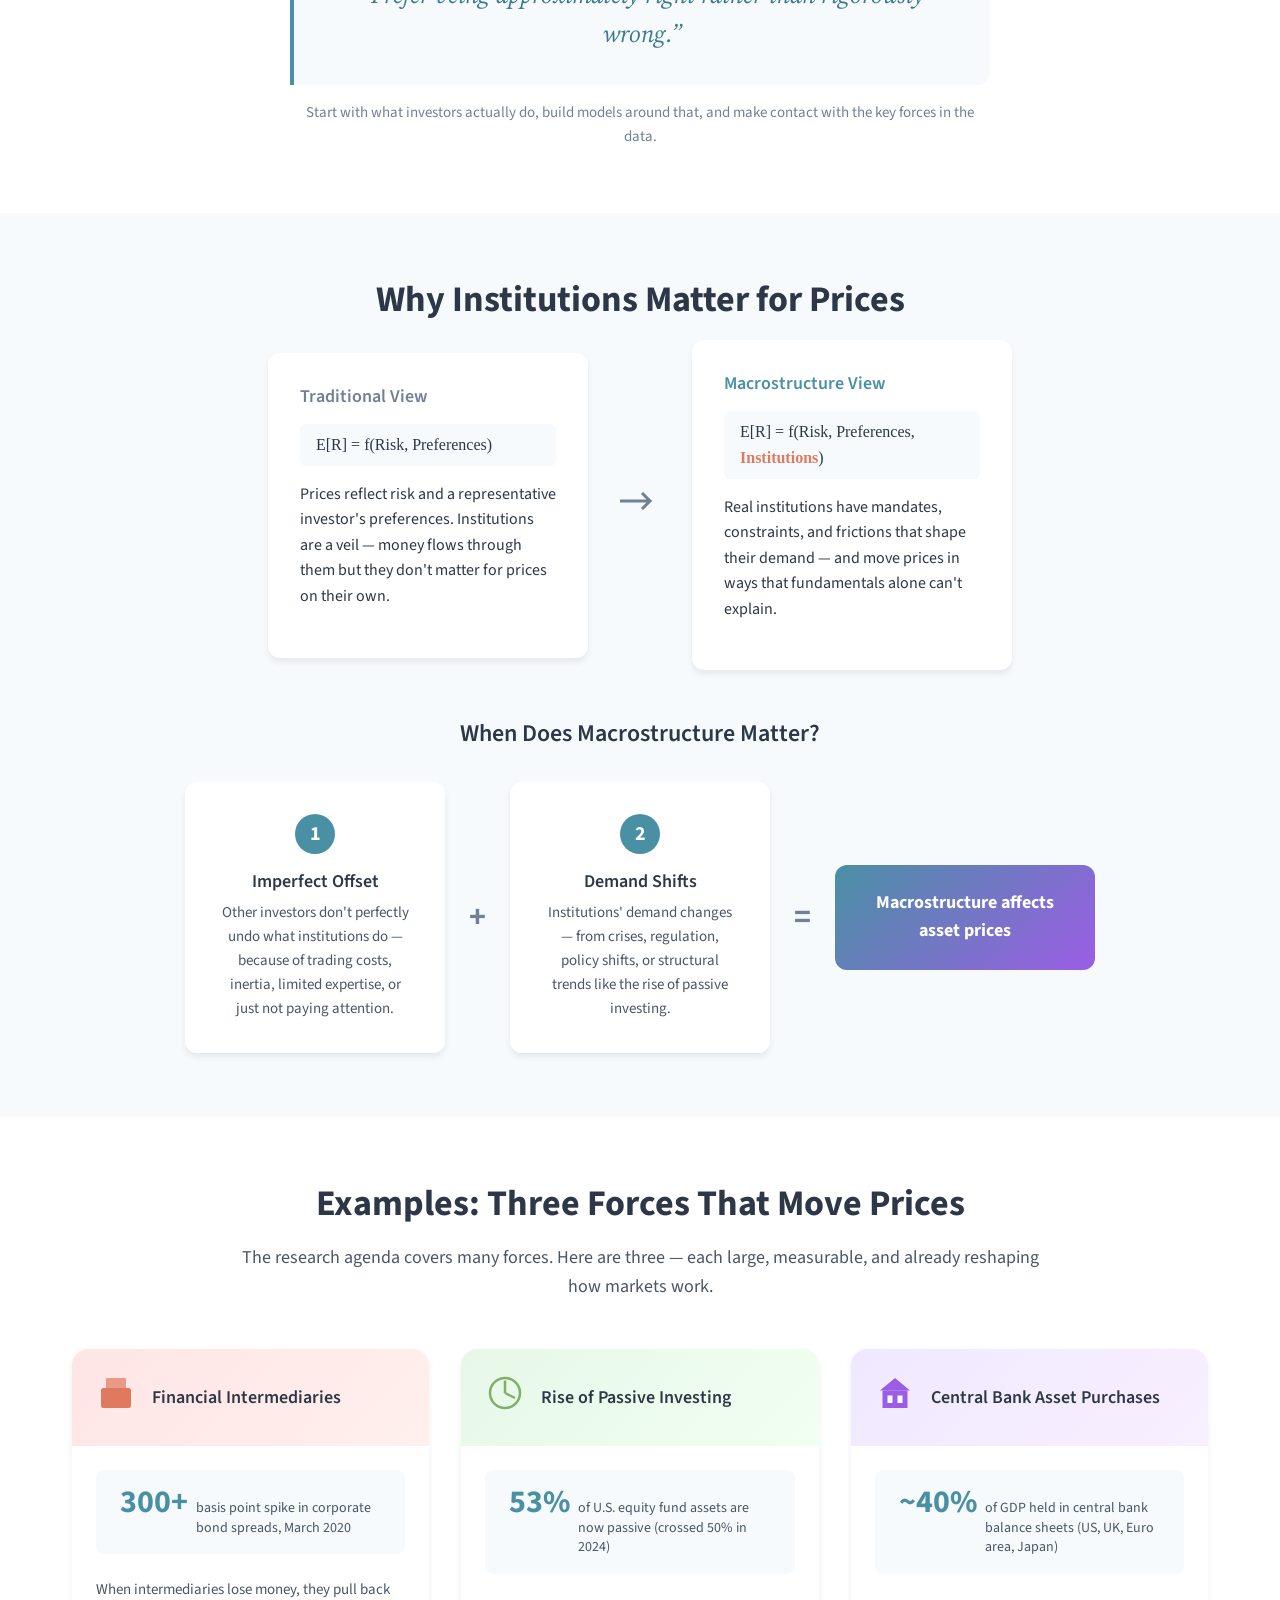
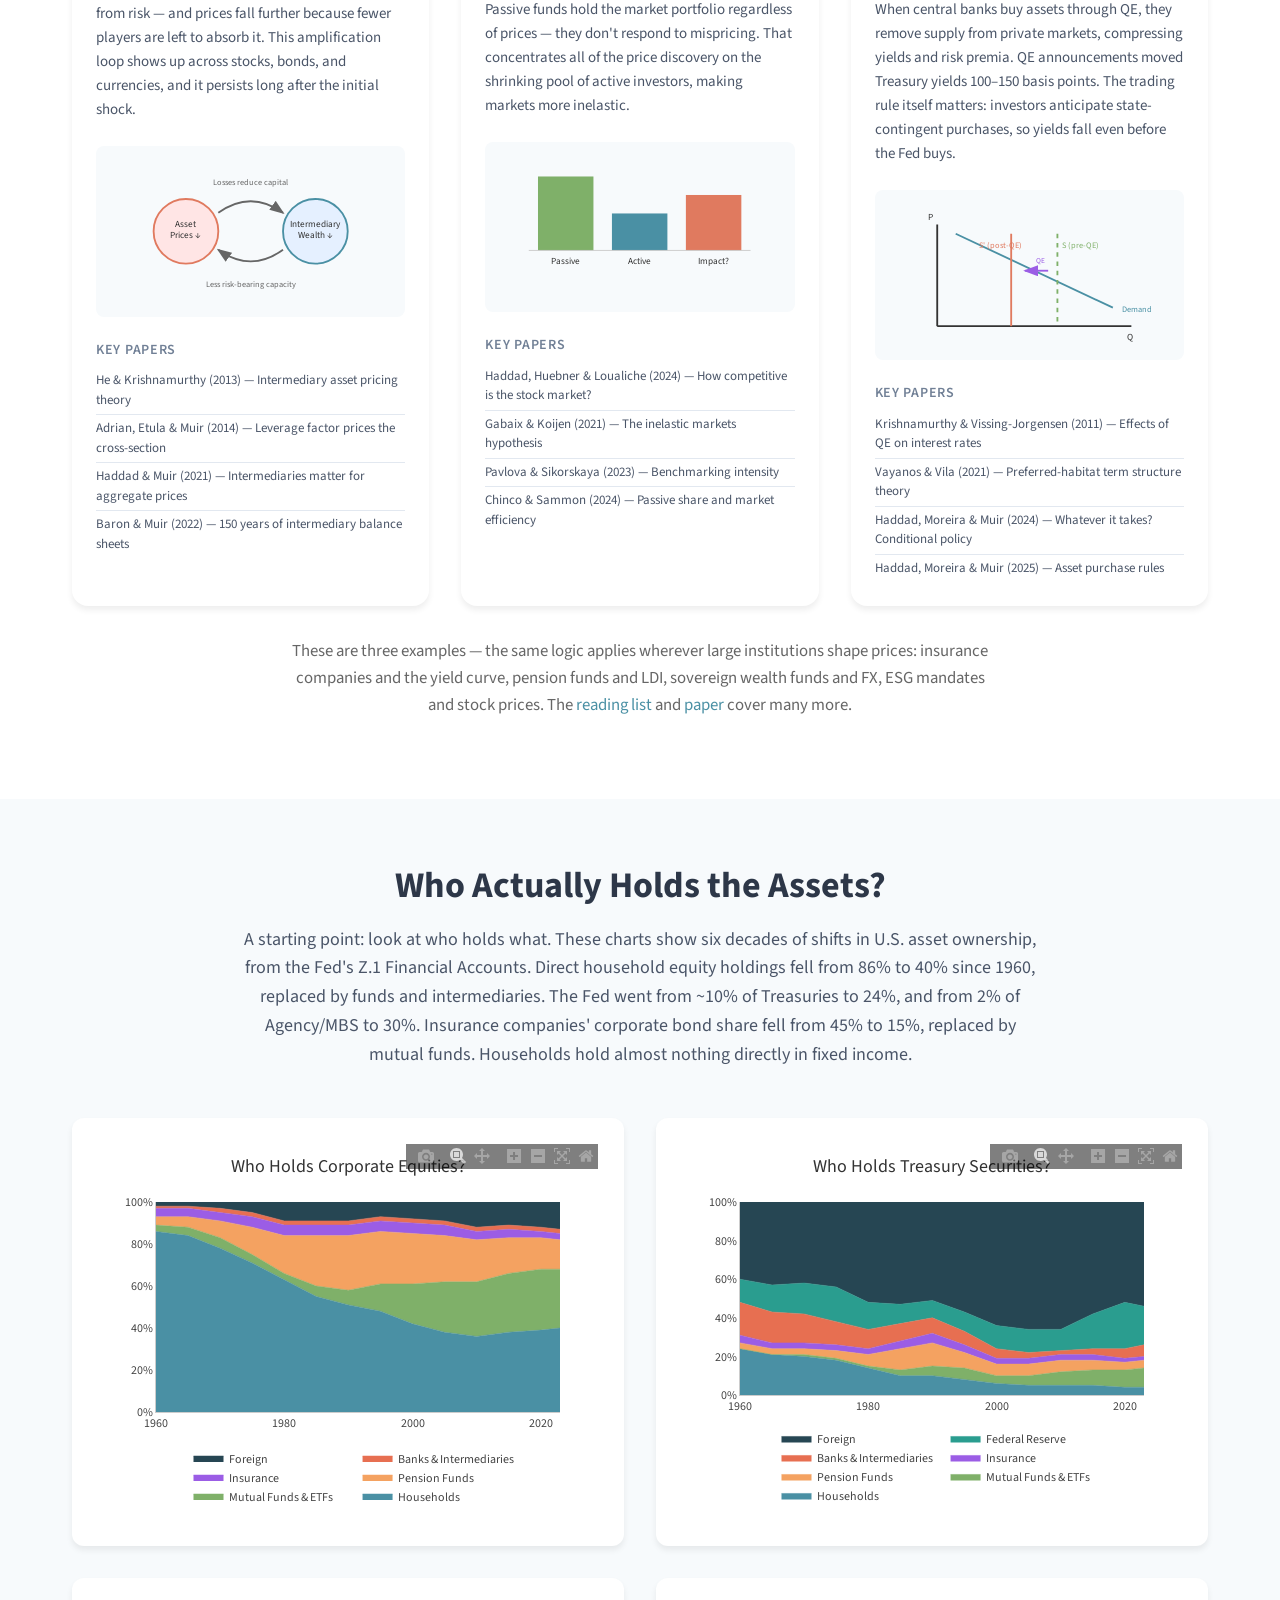
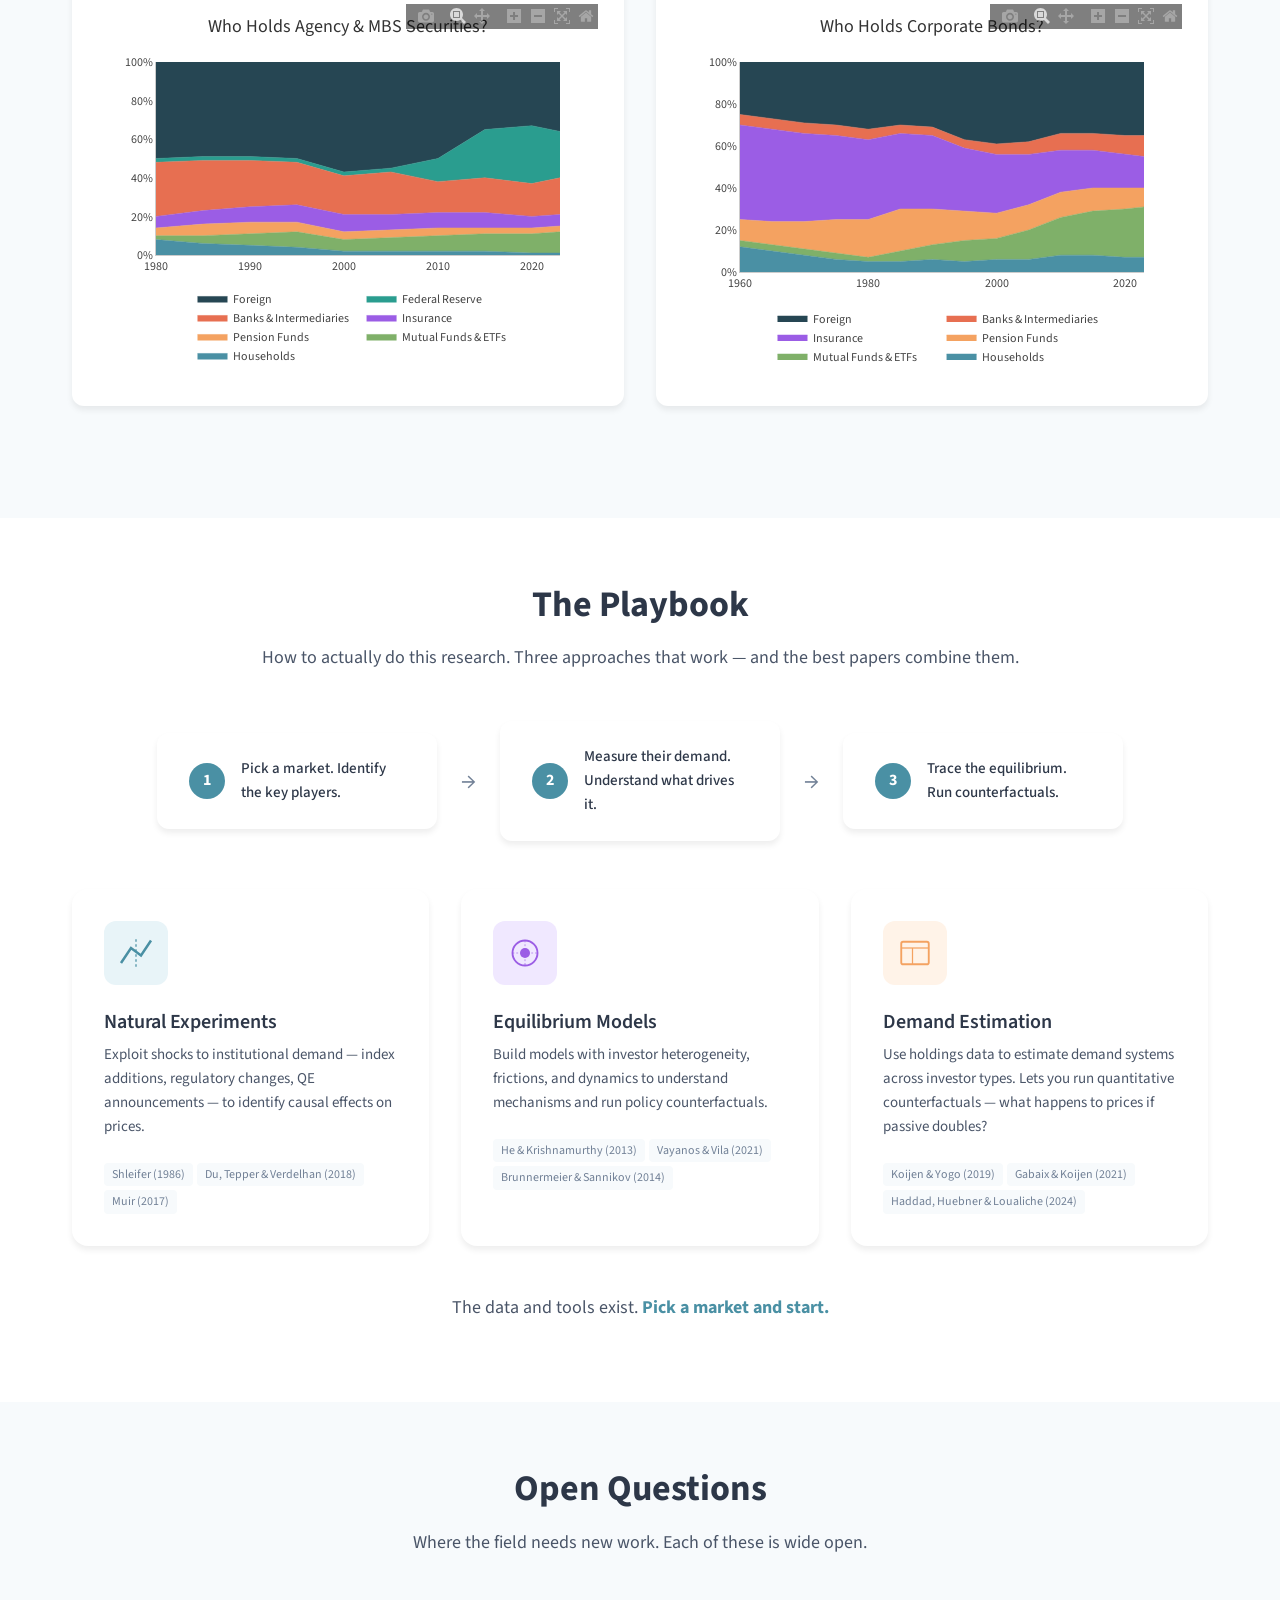
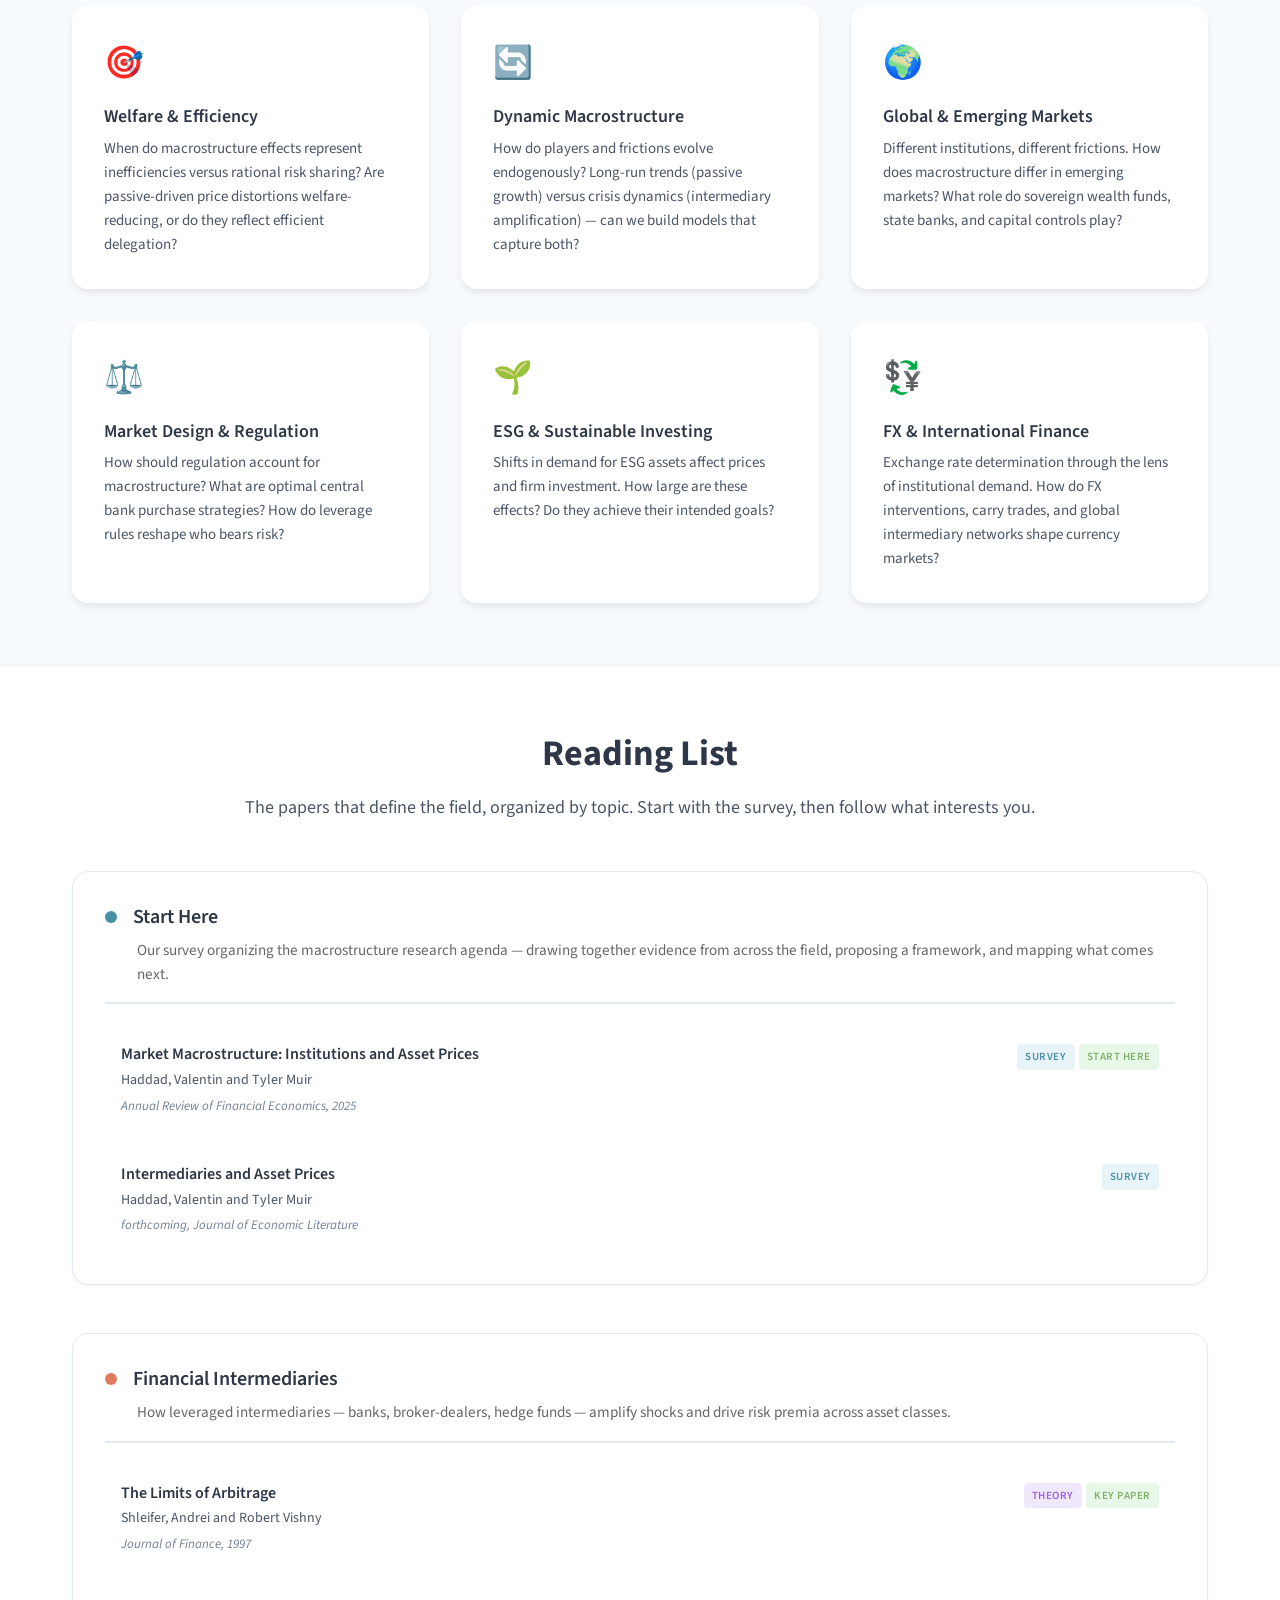
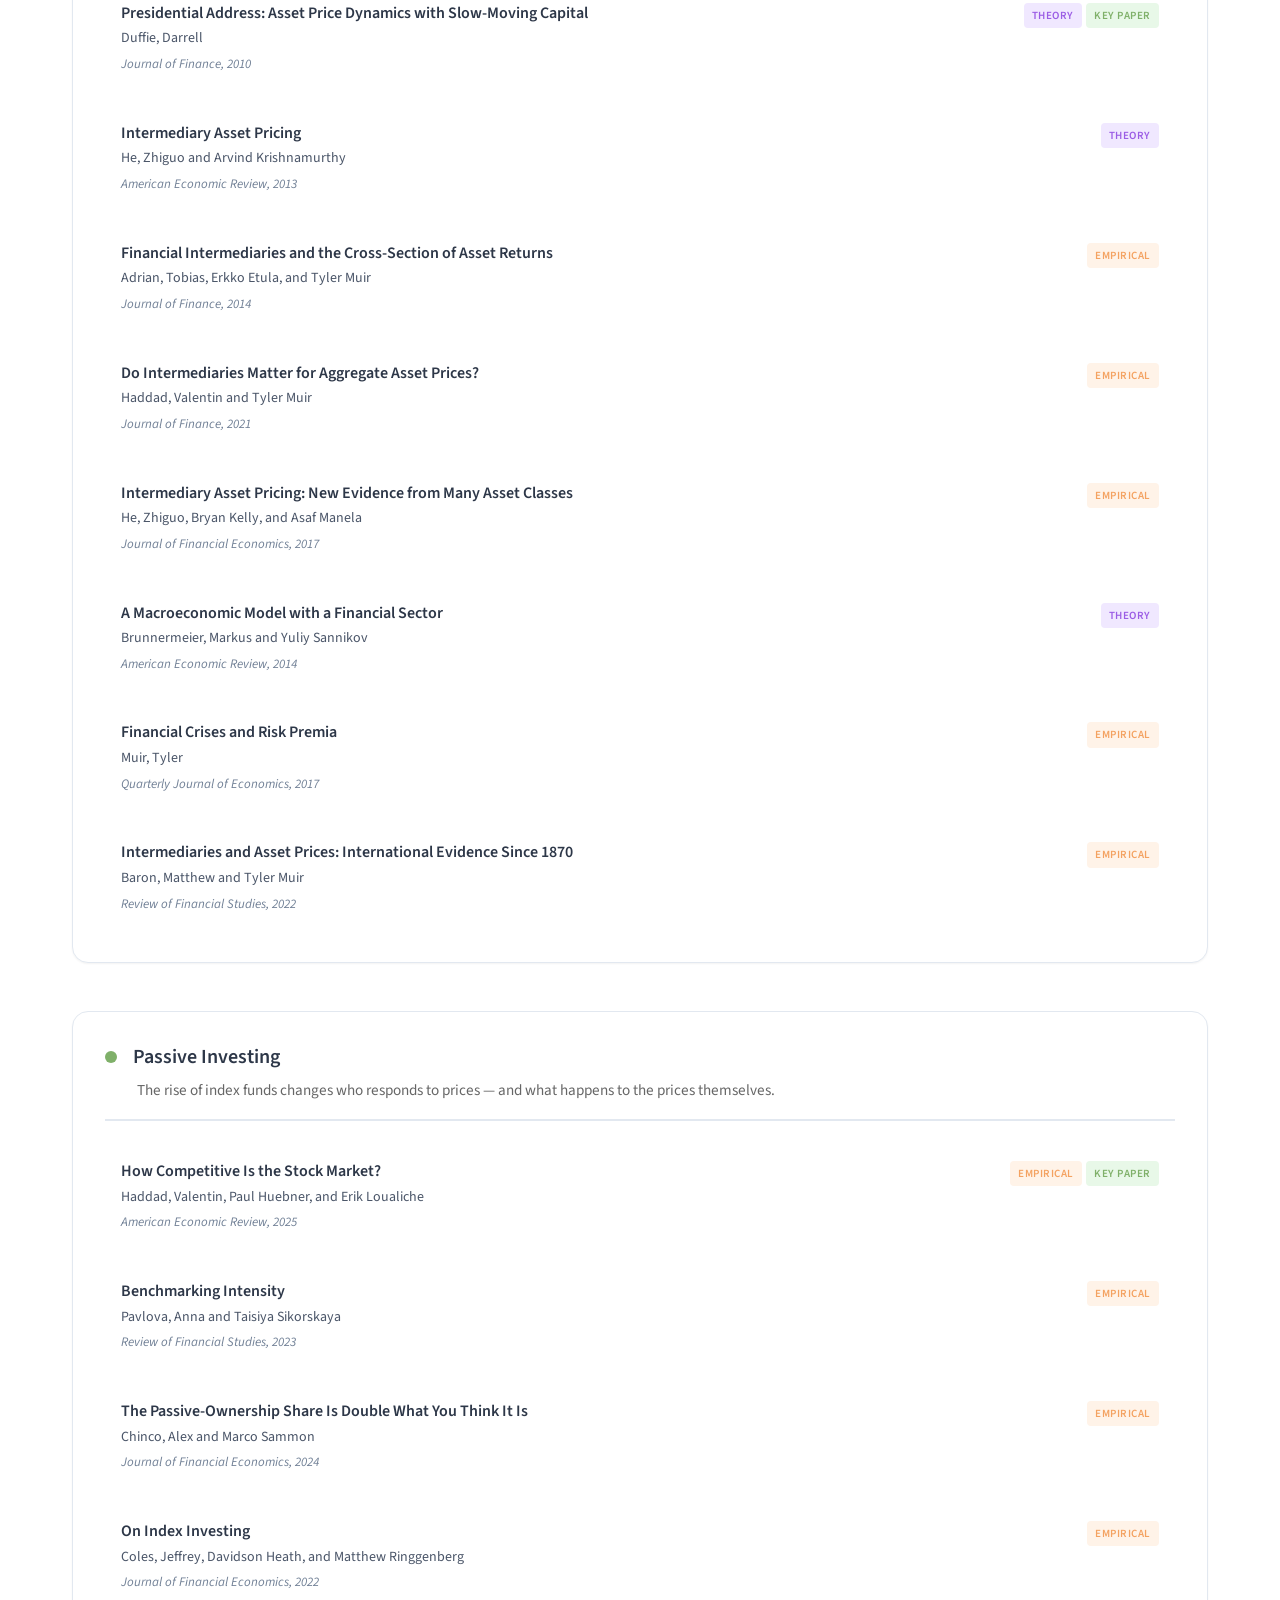
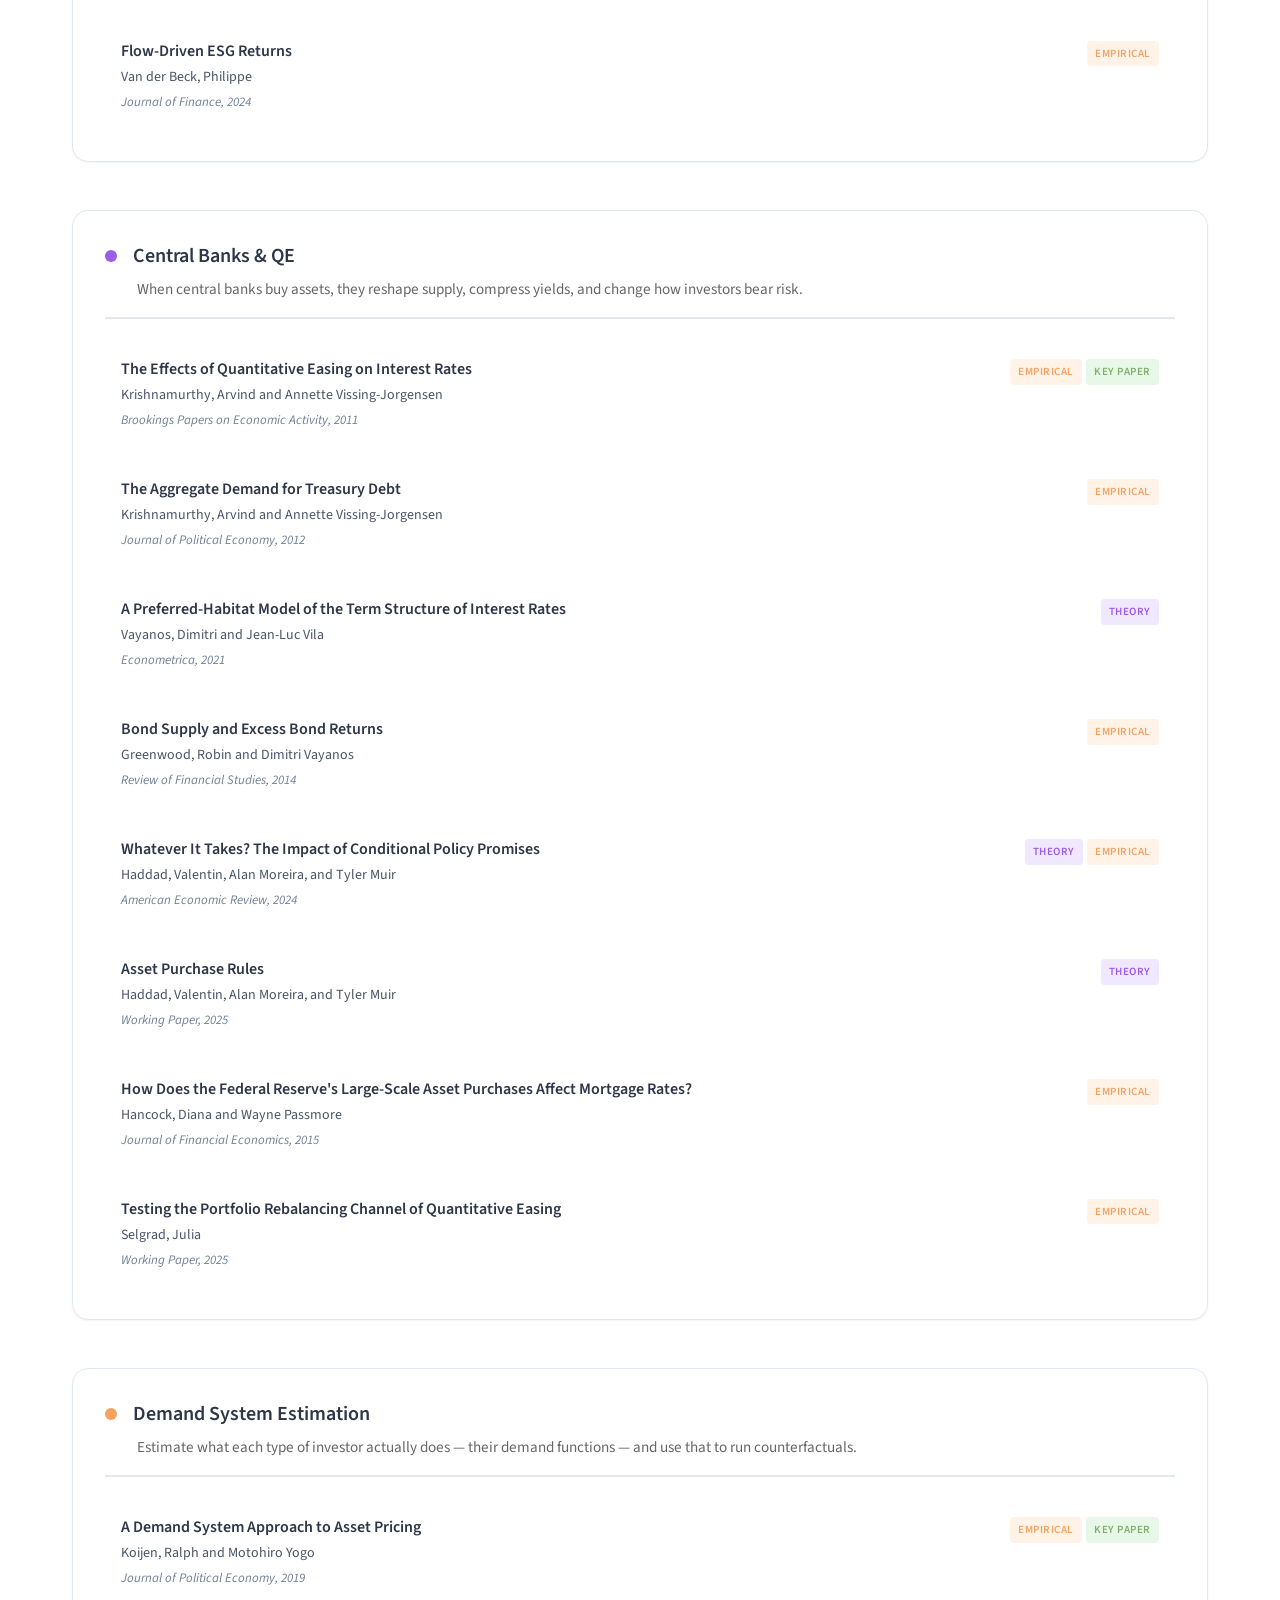
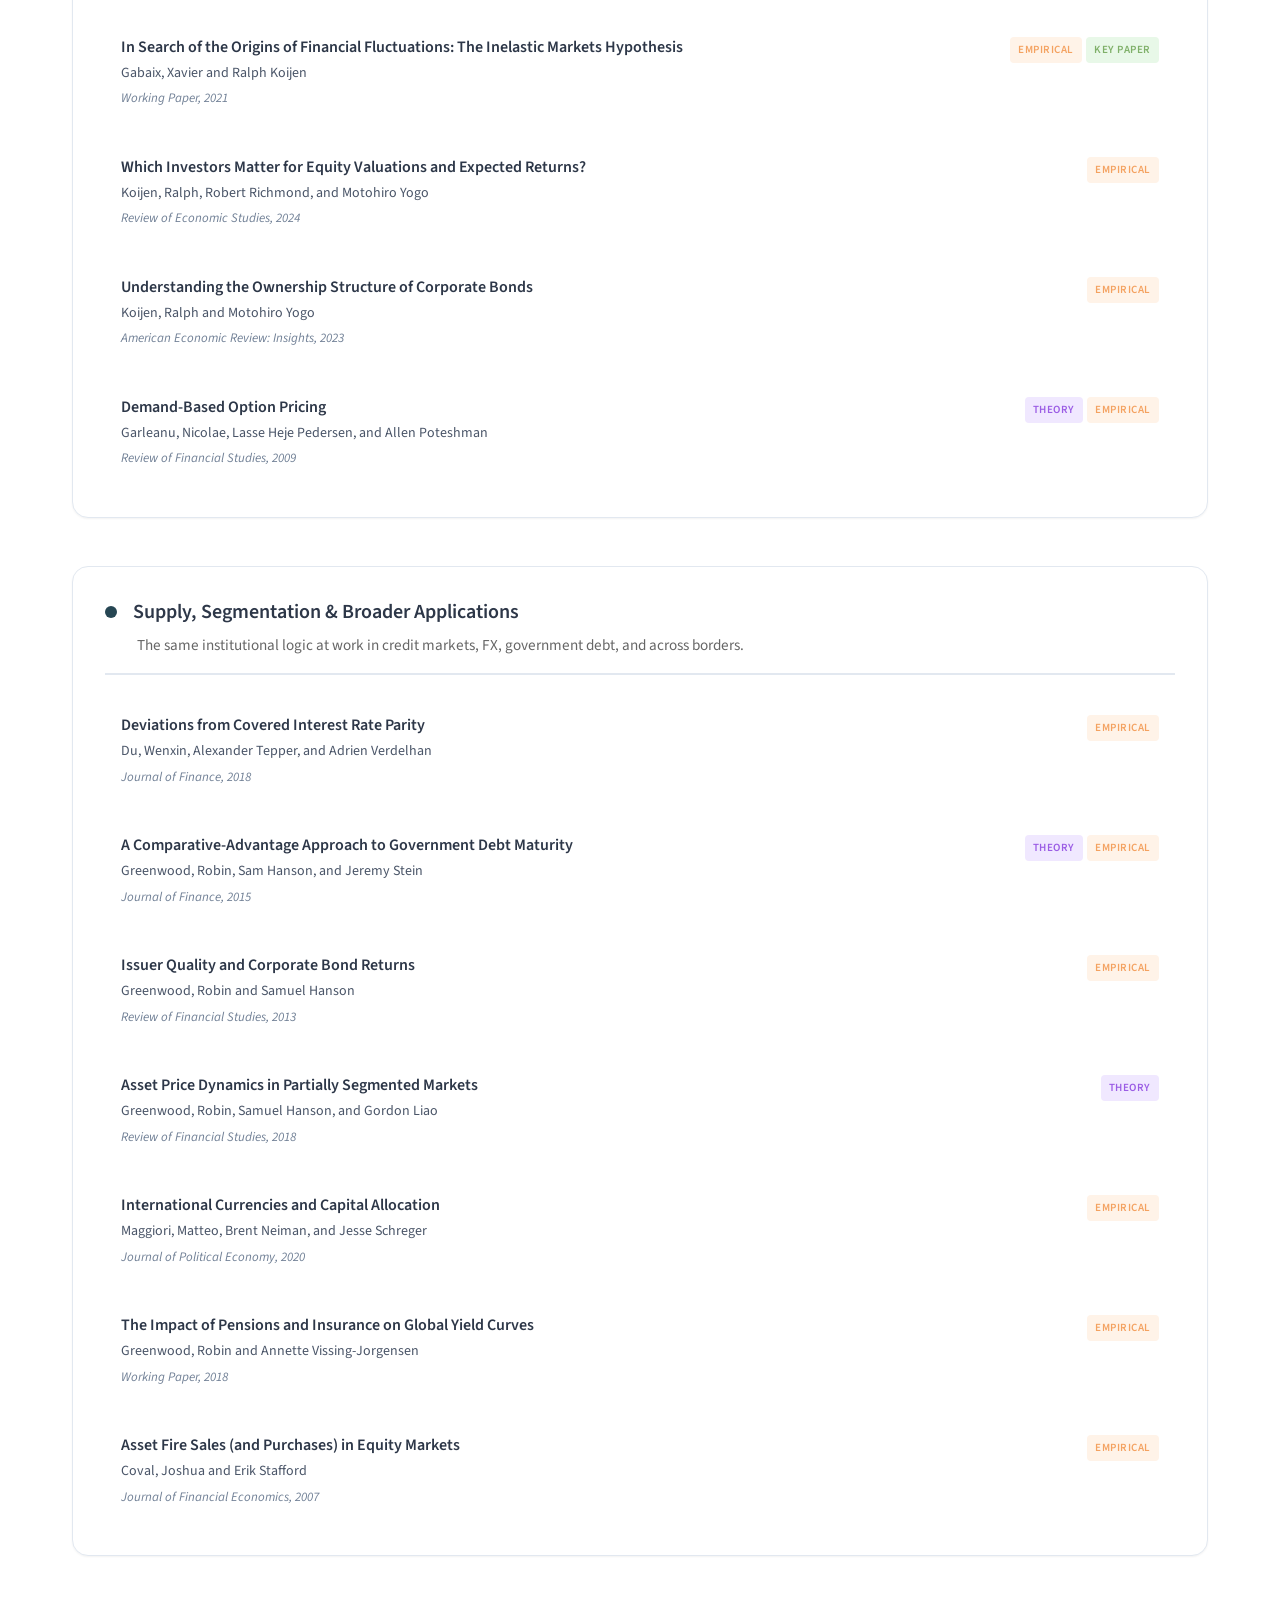
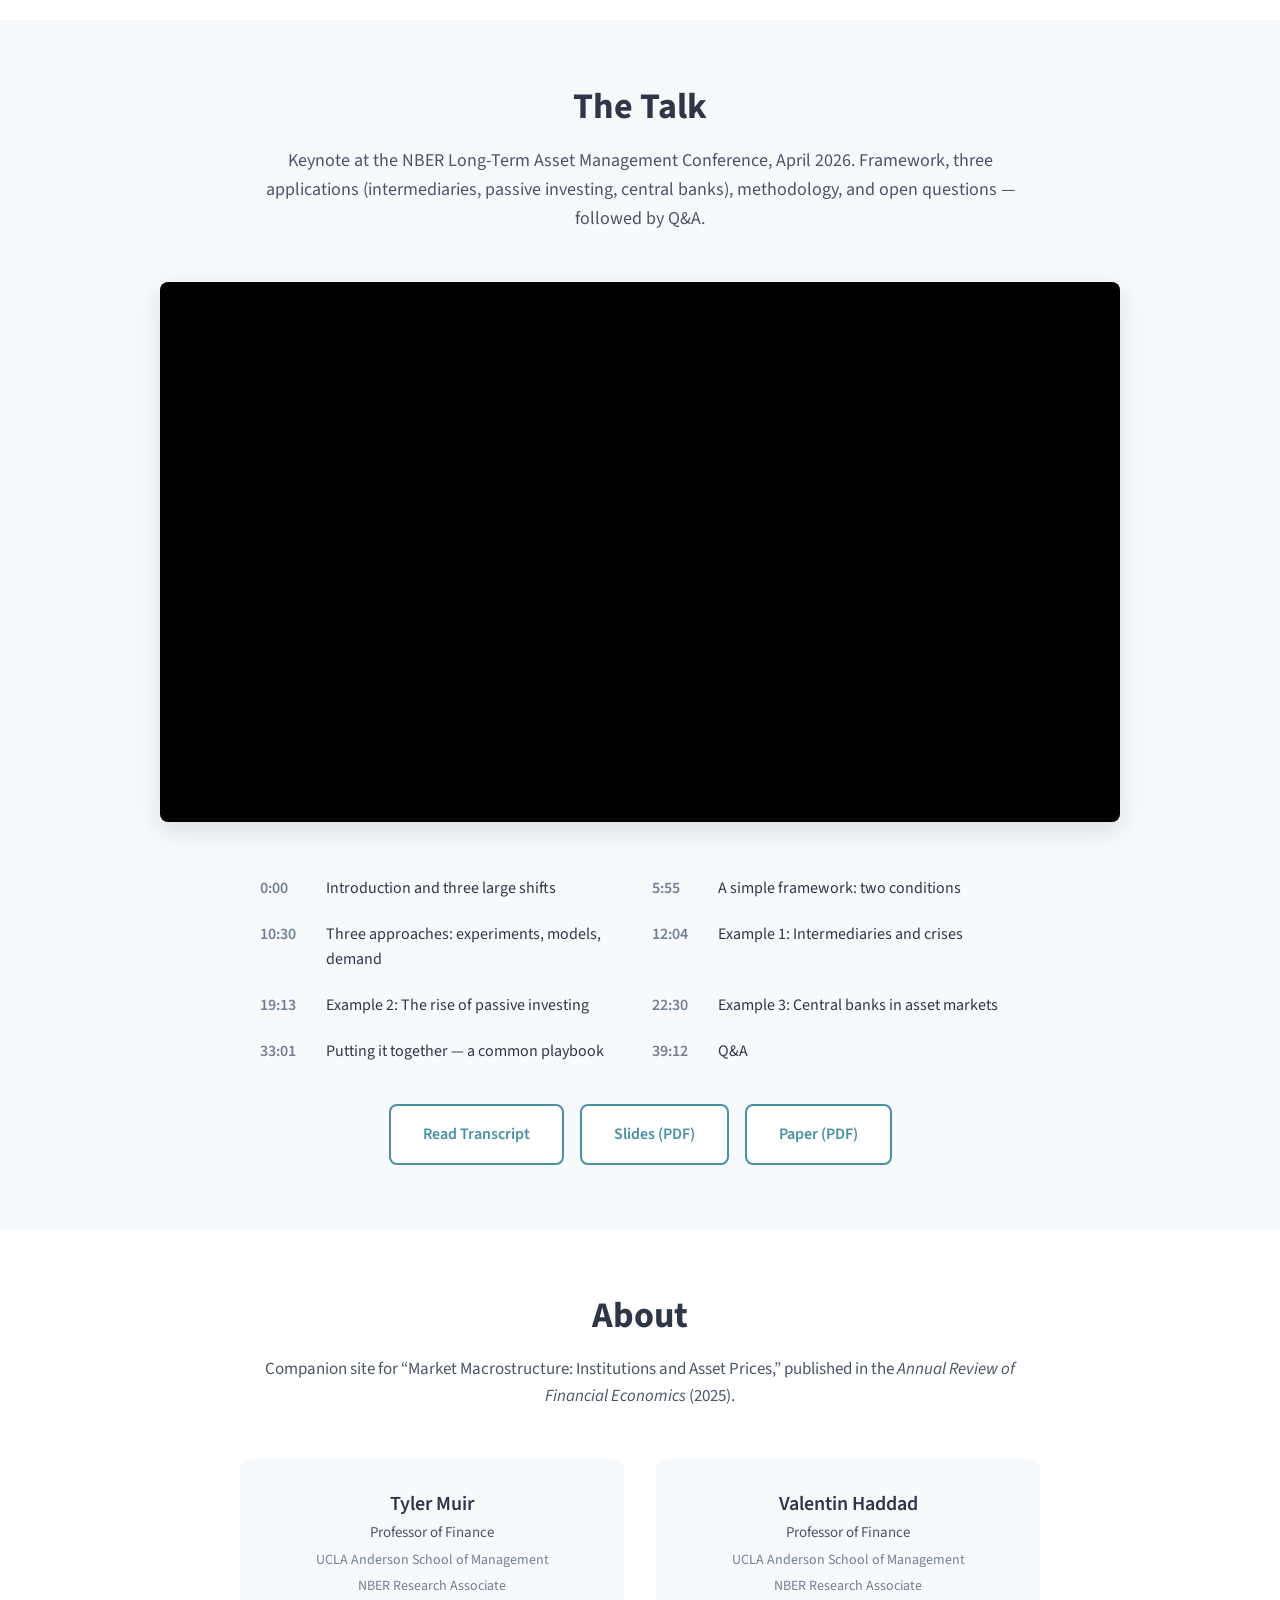
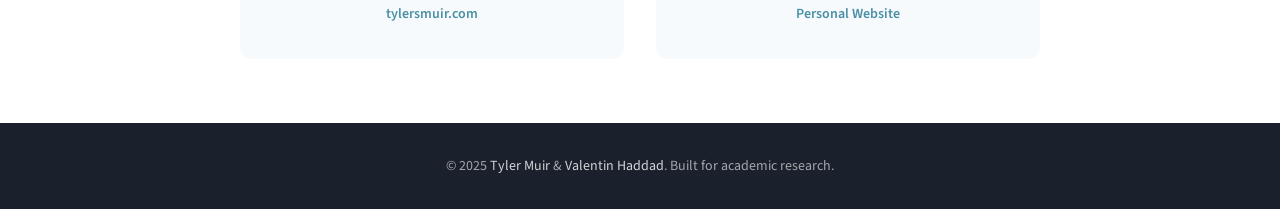
==== commit 2a40366c: "Restore Slides button in Talk section CTAs Co-Authored-By: Claude Opus 4.7 <noreply@anthropic.com>" ====
--- a/index.html
+++ b/index.html
@@ -974,6 +974,7 @@
 
                 <div class="talk-cta">
                     <a href="transcript.html" class="btn btn-secondary">Read Transcript</a>
+                    <a href="Macrostructure_LTAM_slides.pdf" class="btn btn-secondary" target="_blank">Slides (PDF)</a>
                     <a href="https://www.dropbox.com/scl/fi/yaw81nklyqnd0k371osw4/HM_published.pdf?rlkey=oed2yhhhpish7x86secc4q1vz&dl=0" class="btn btn-secondary" target="_blank">Paper (PDF)</a>
                 </div>
             </div>
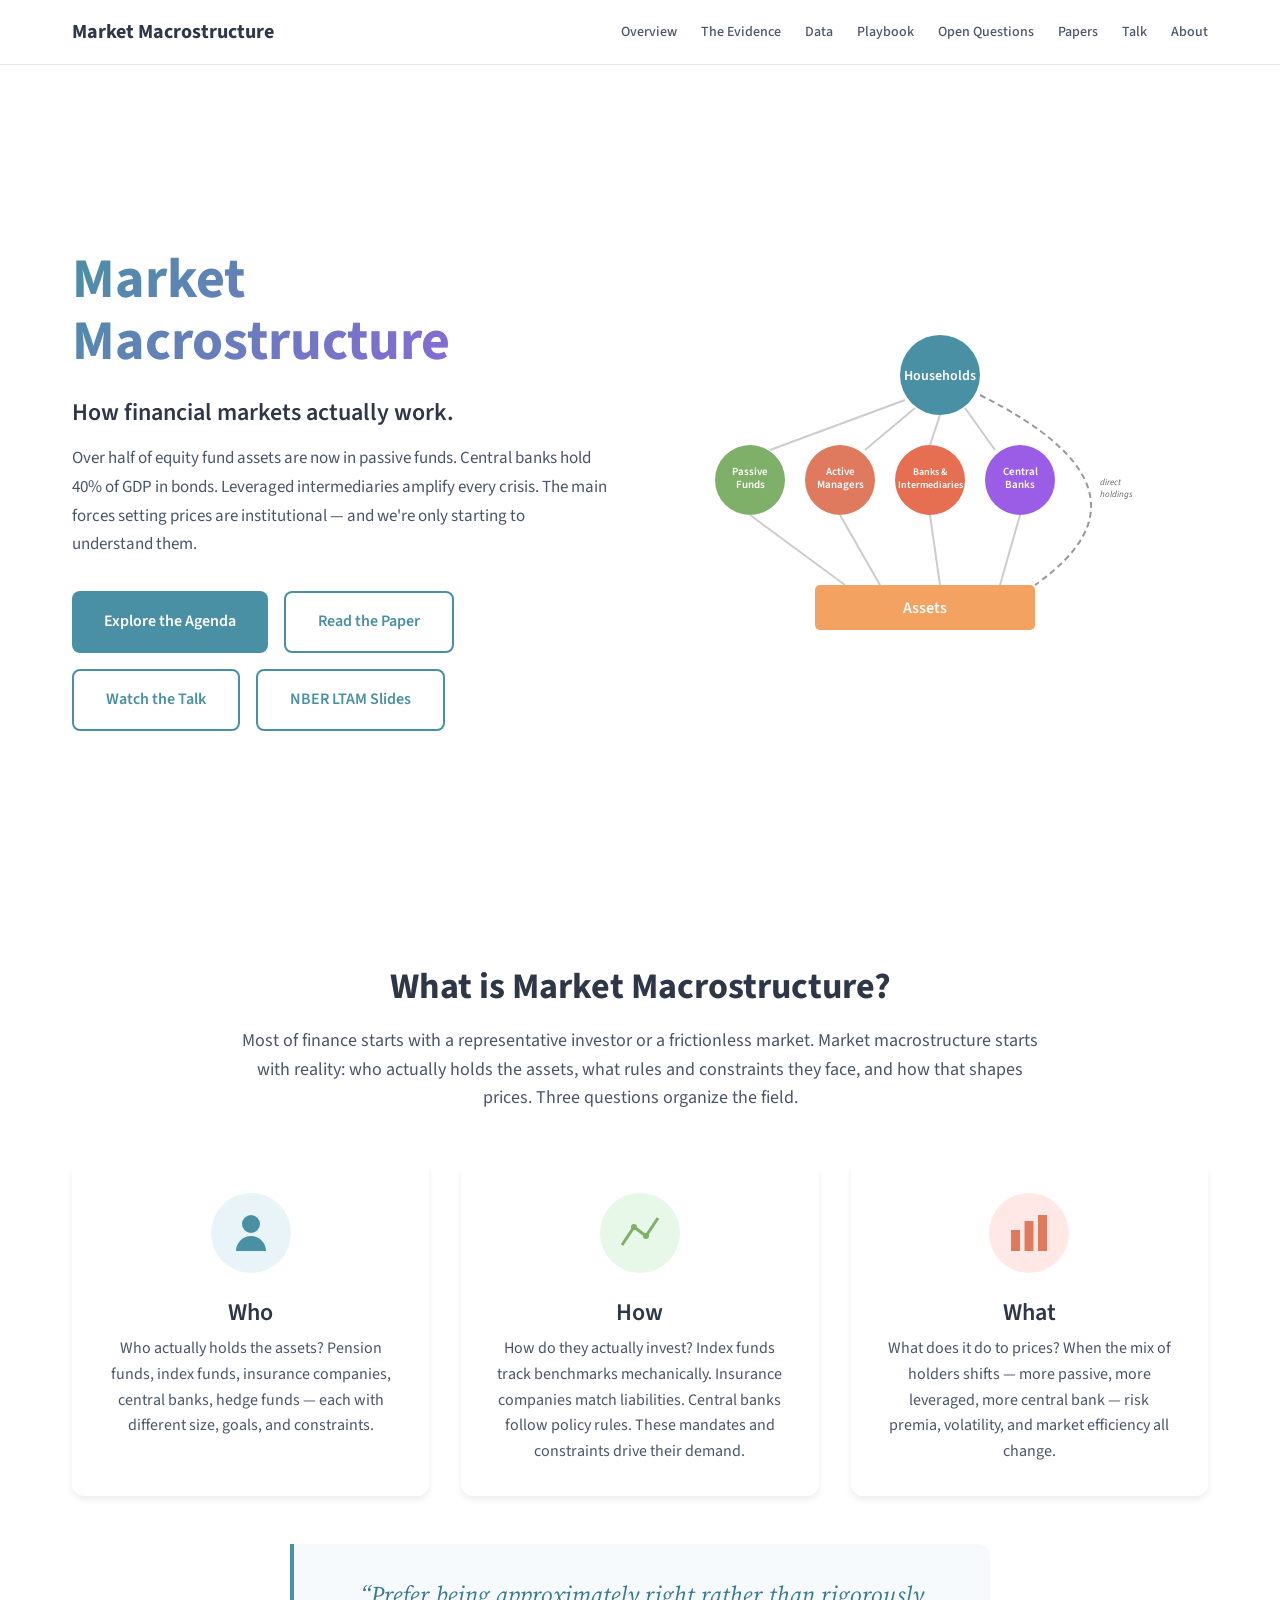
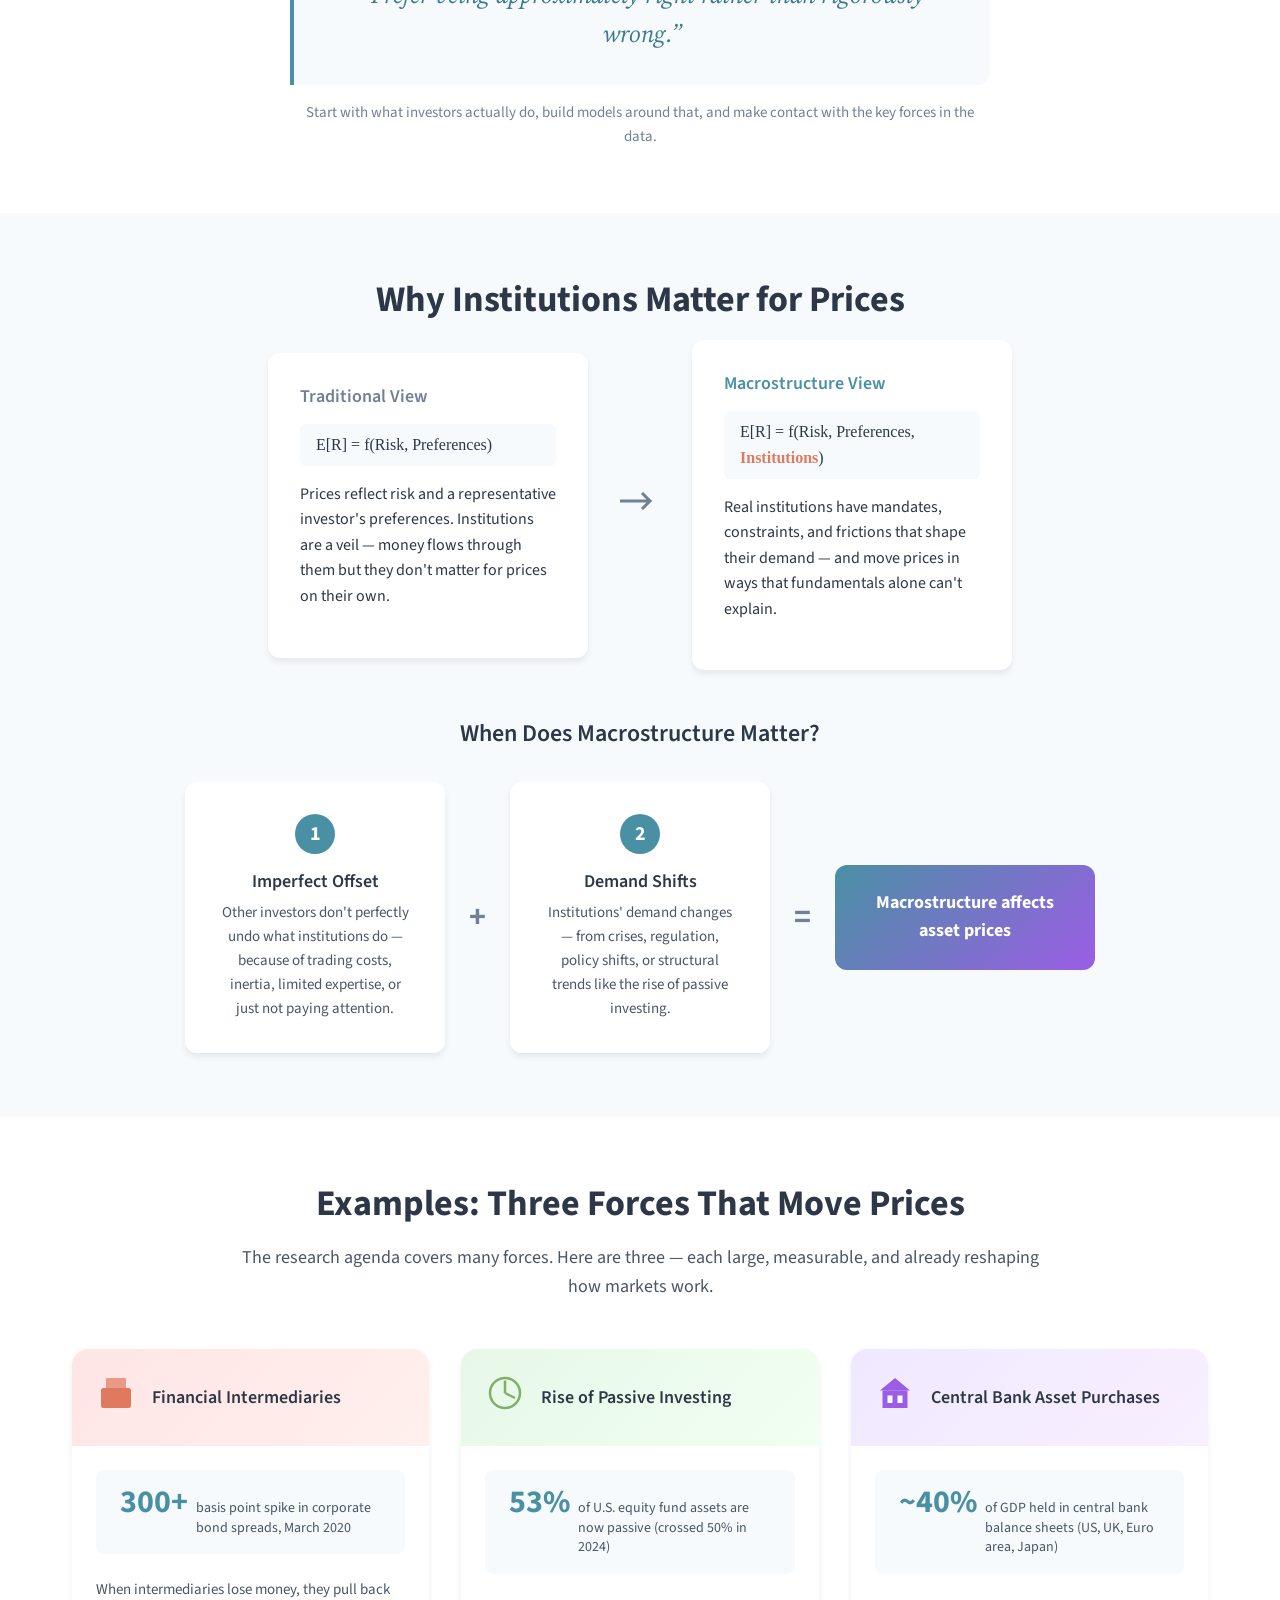
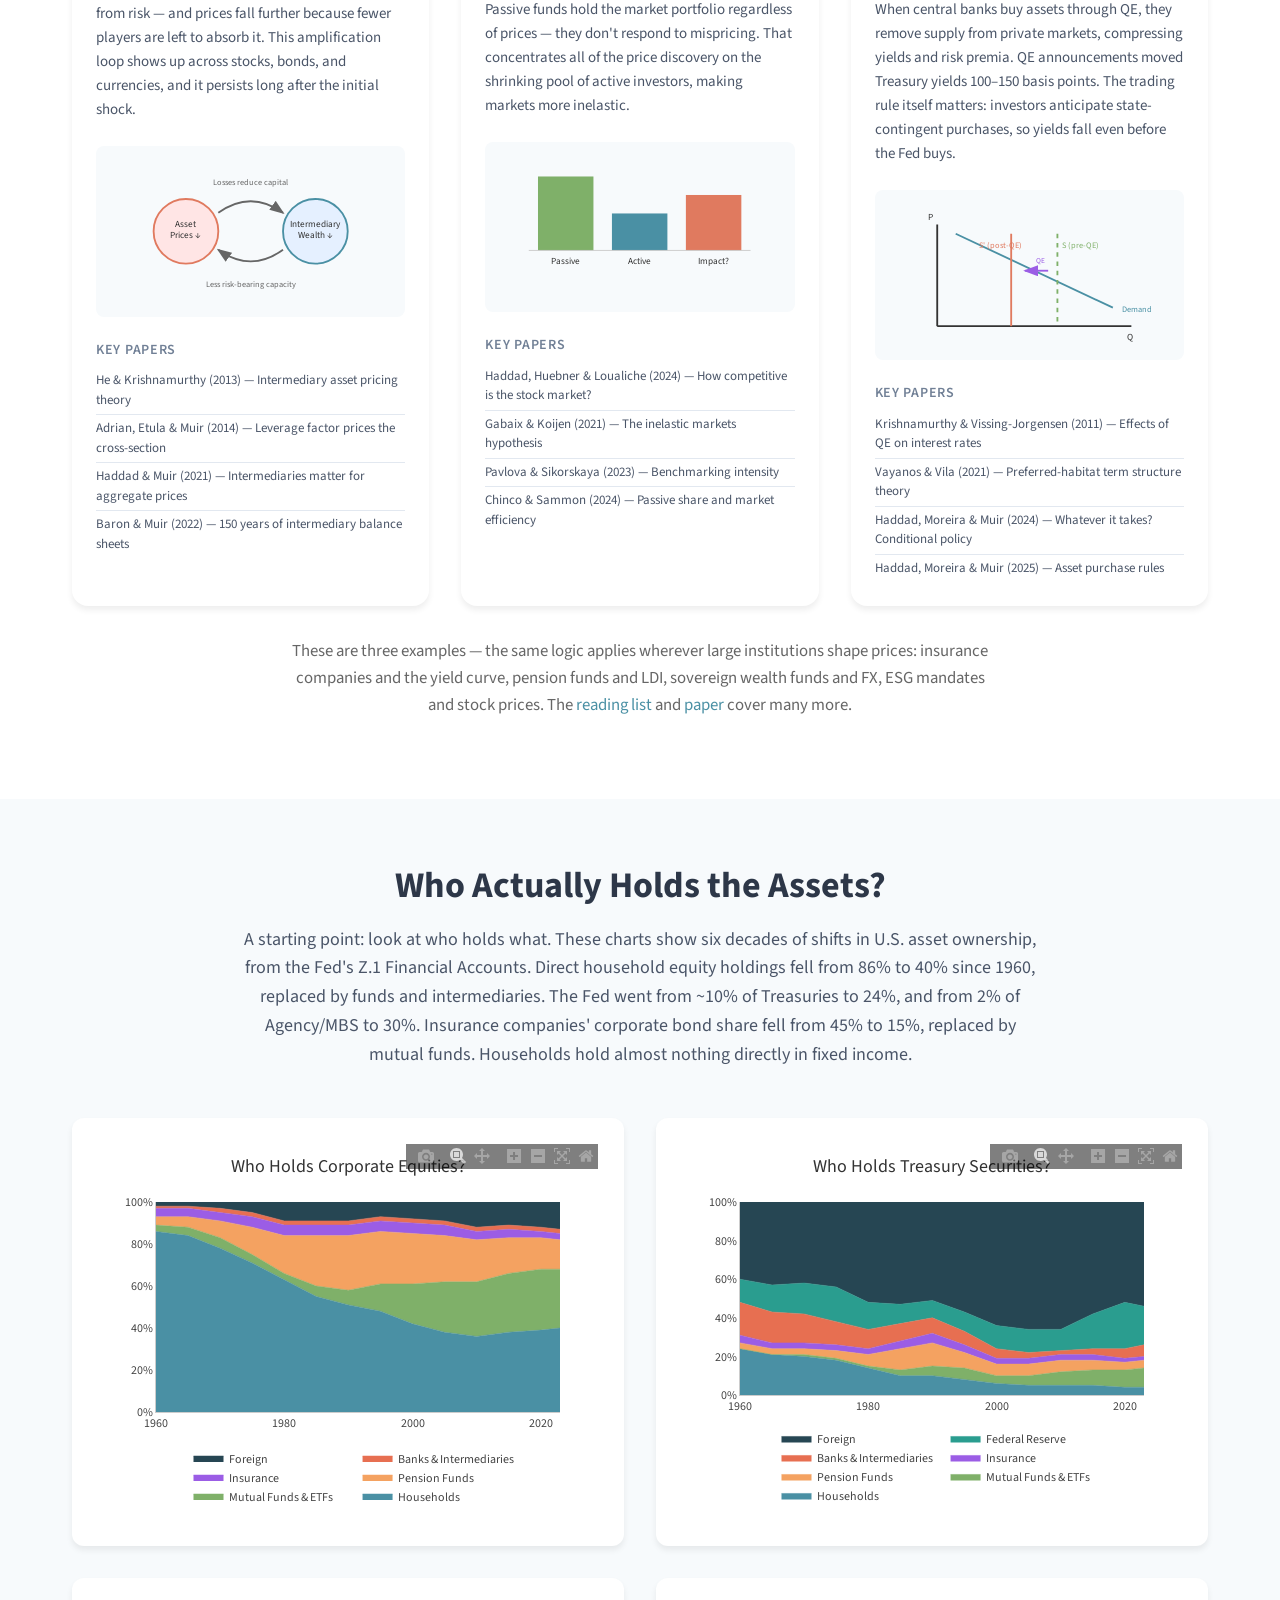
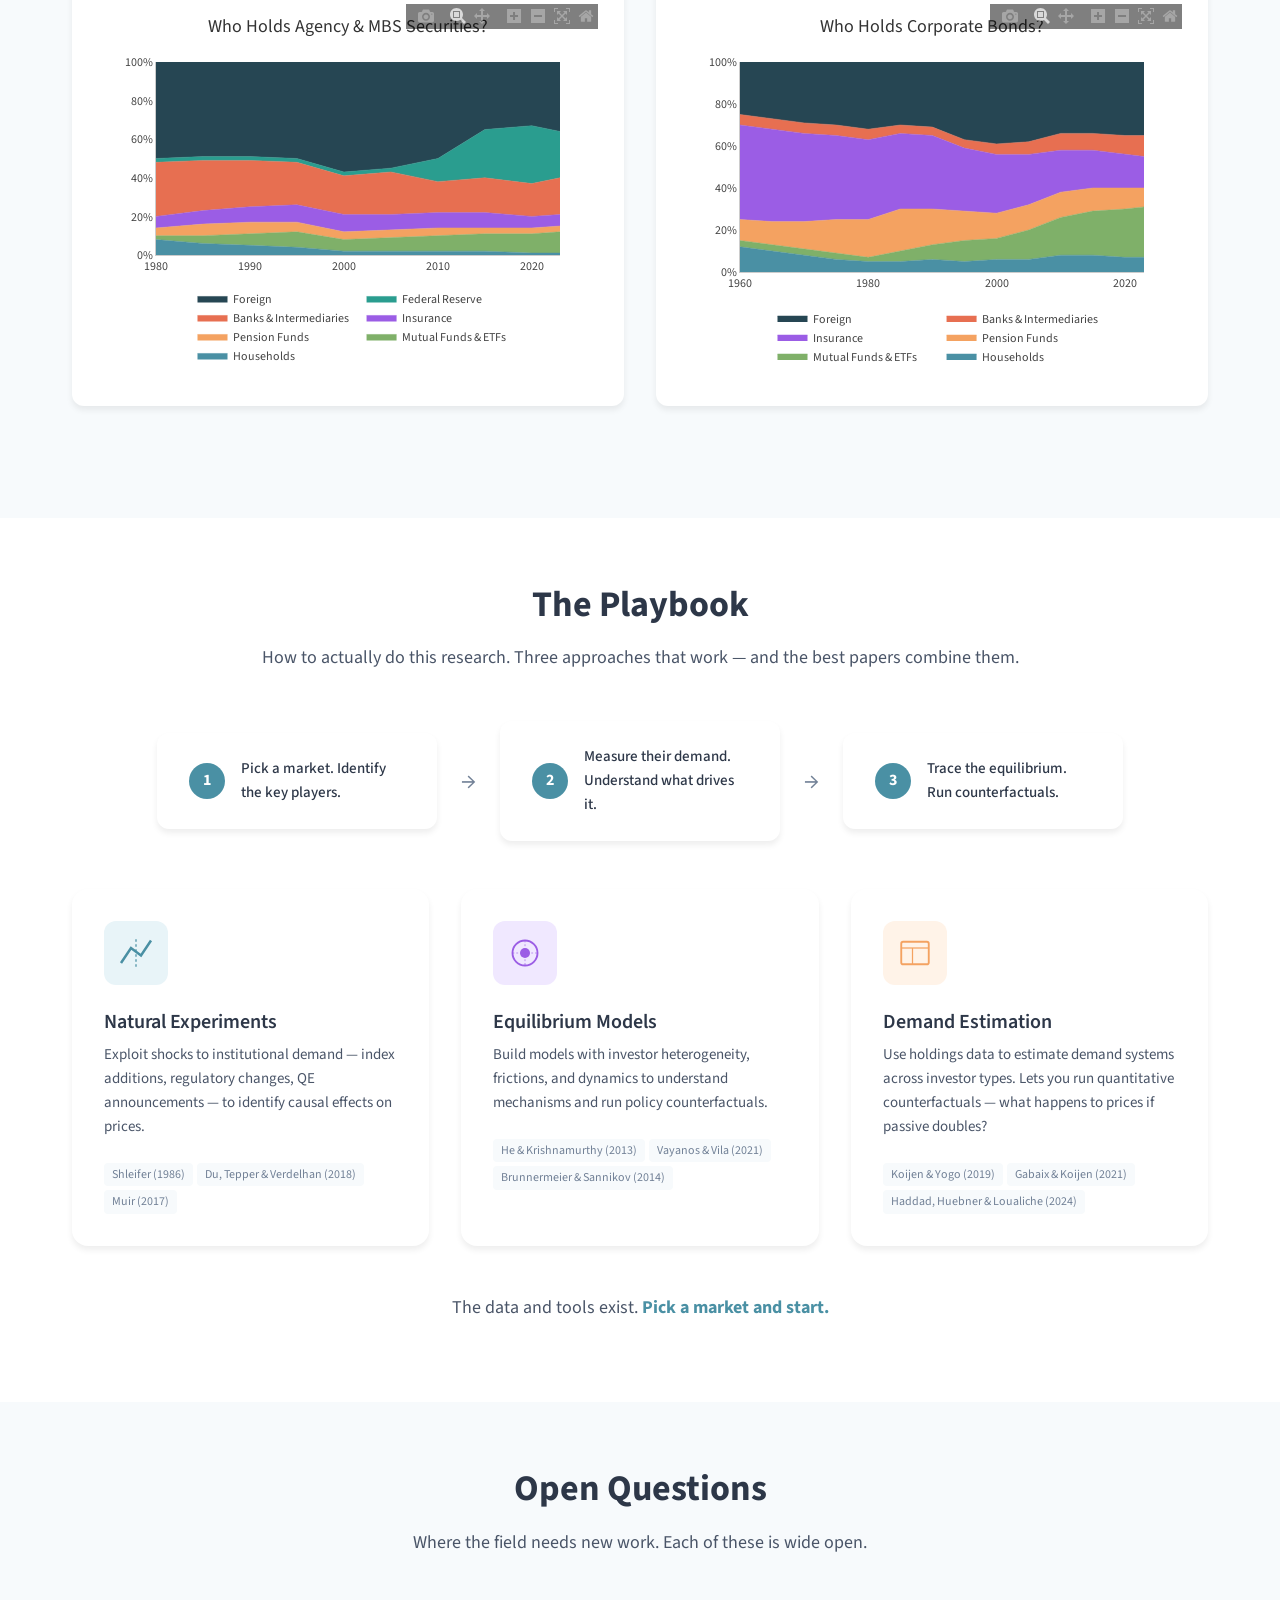
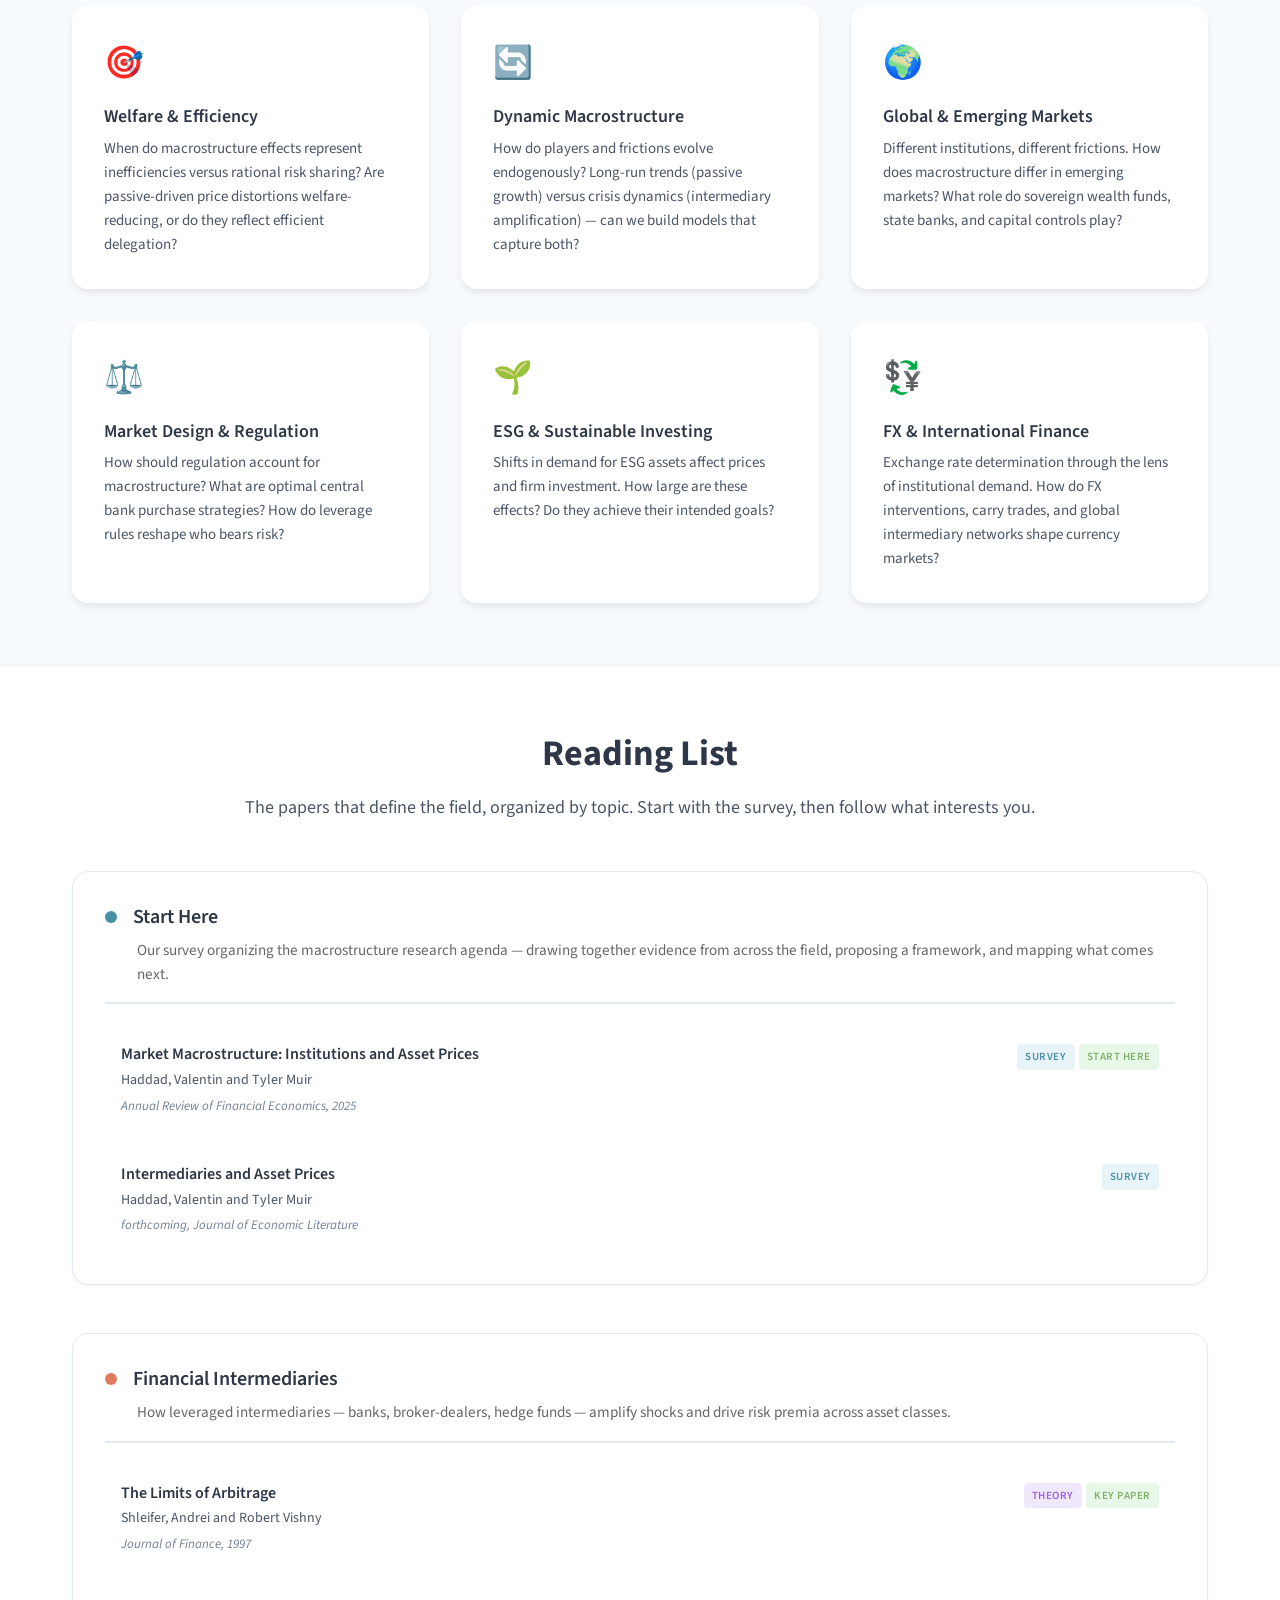
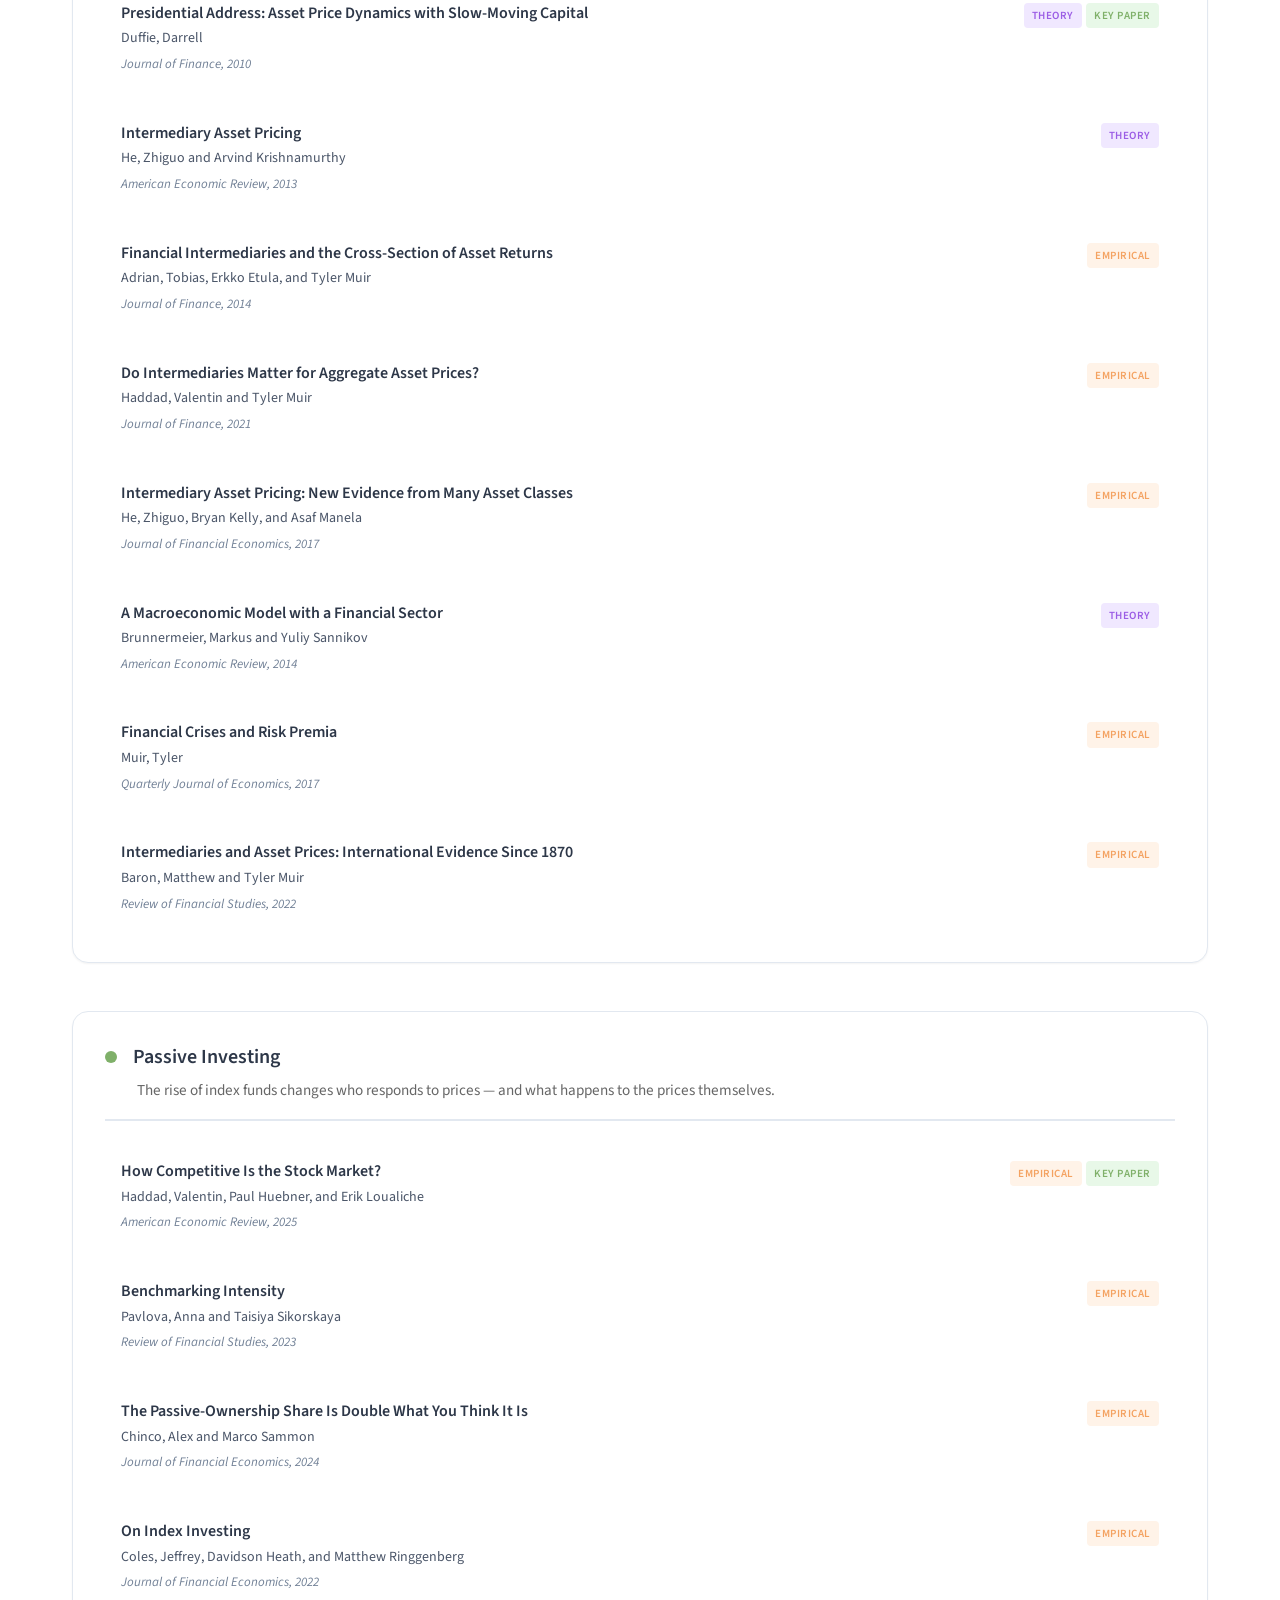
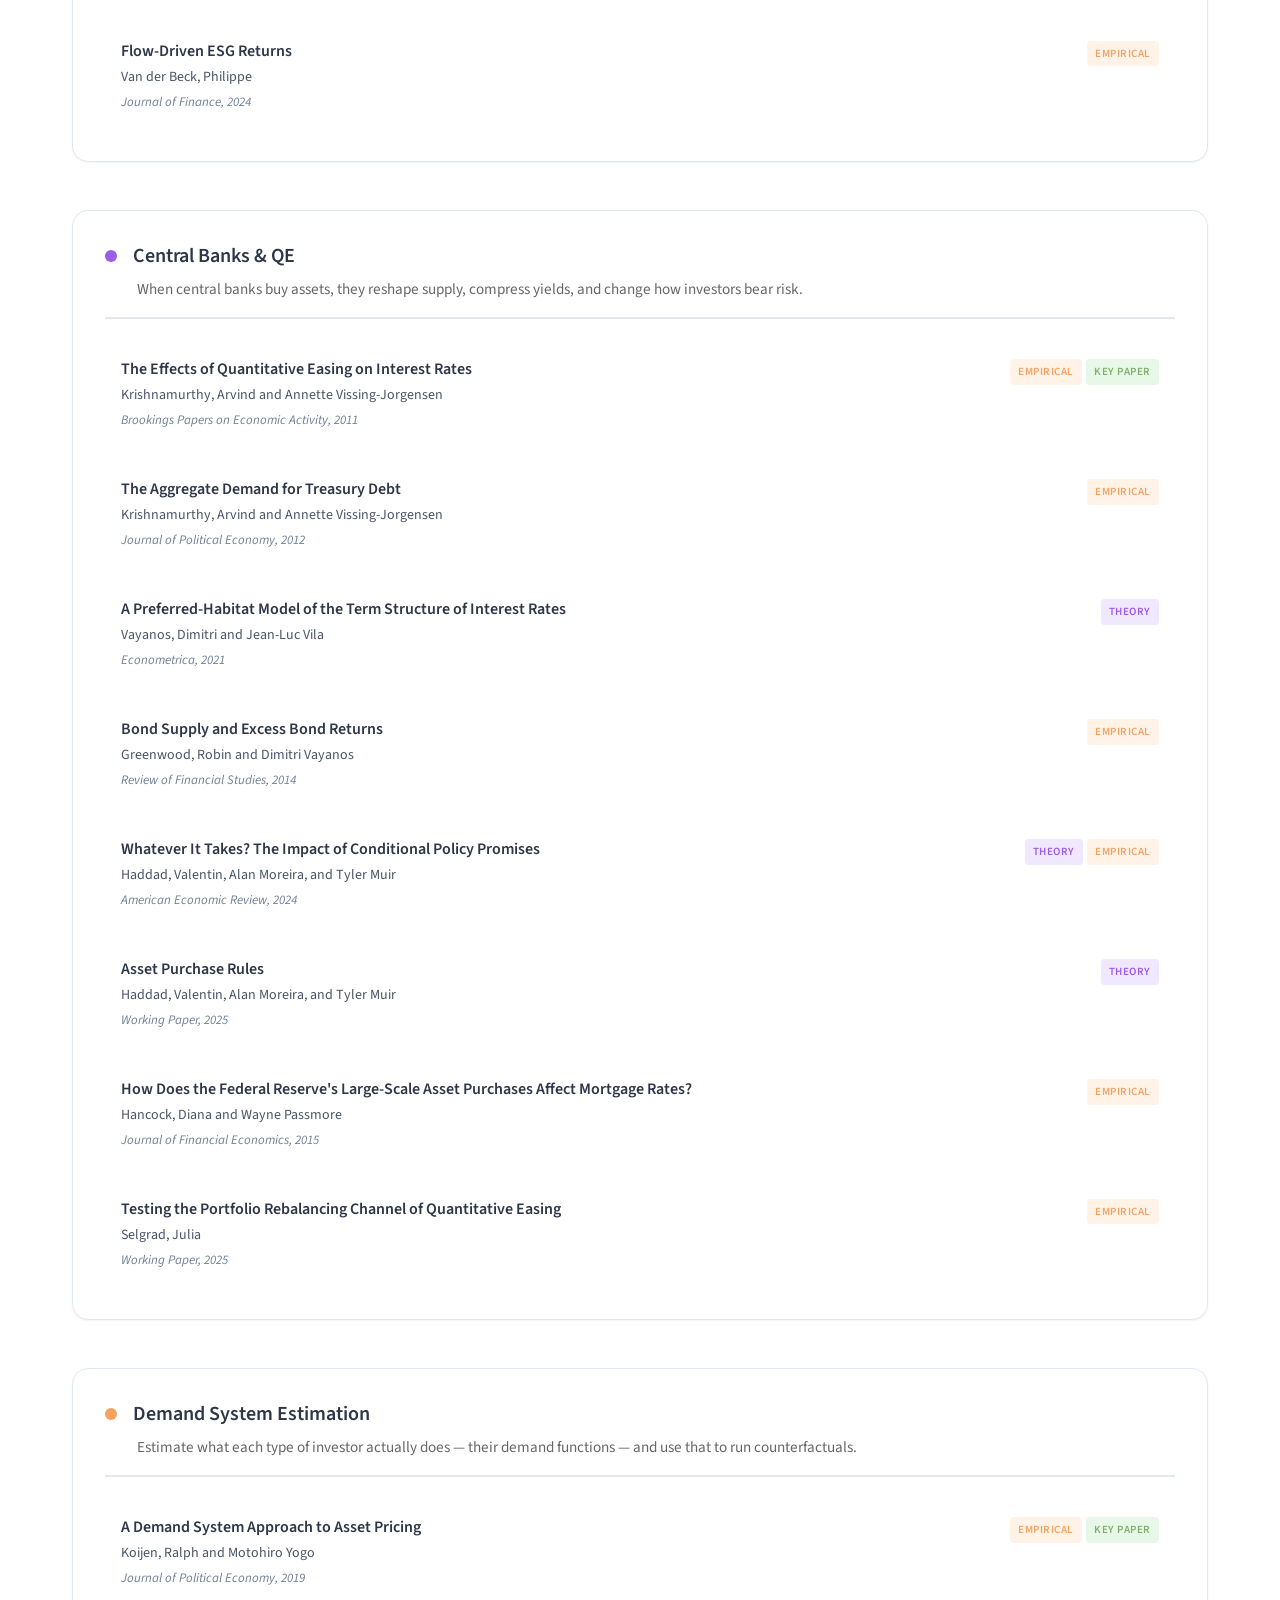
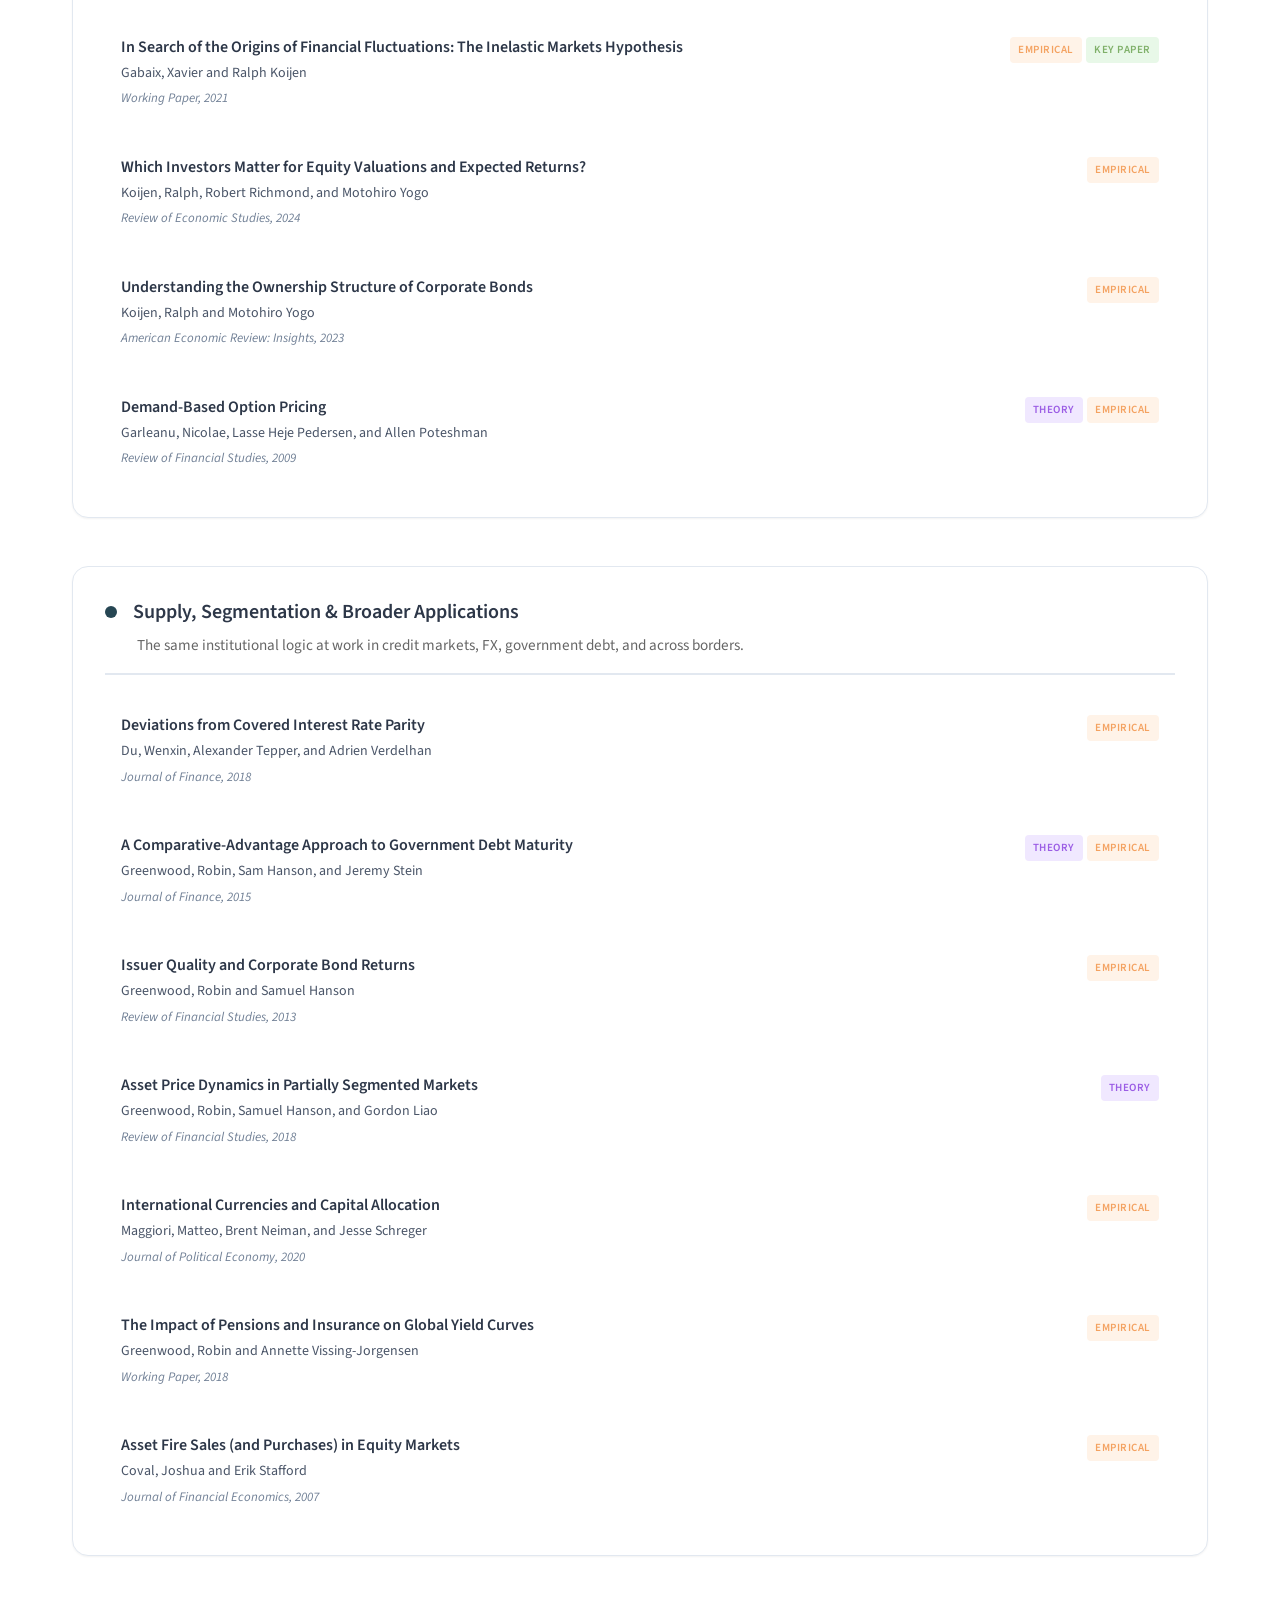
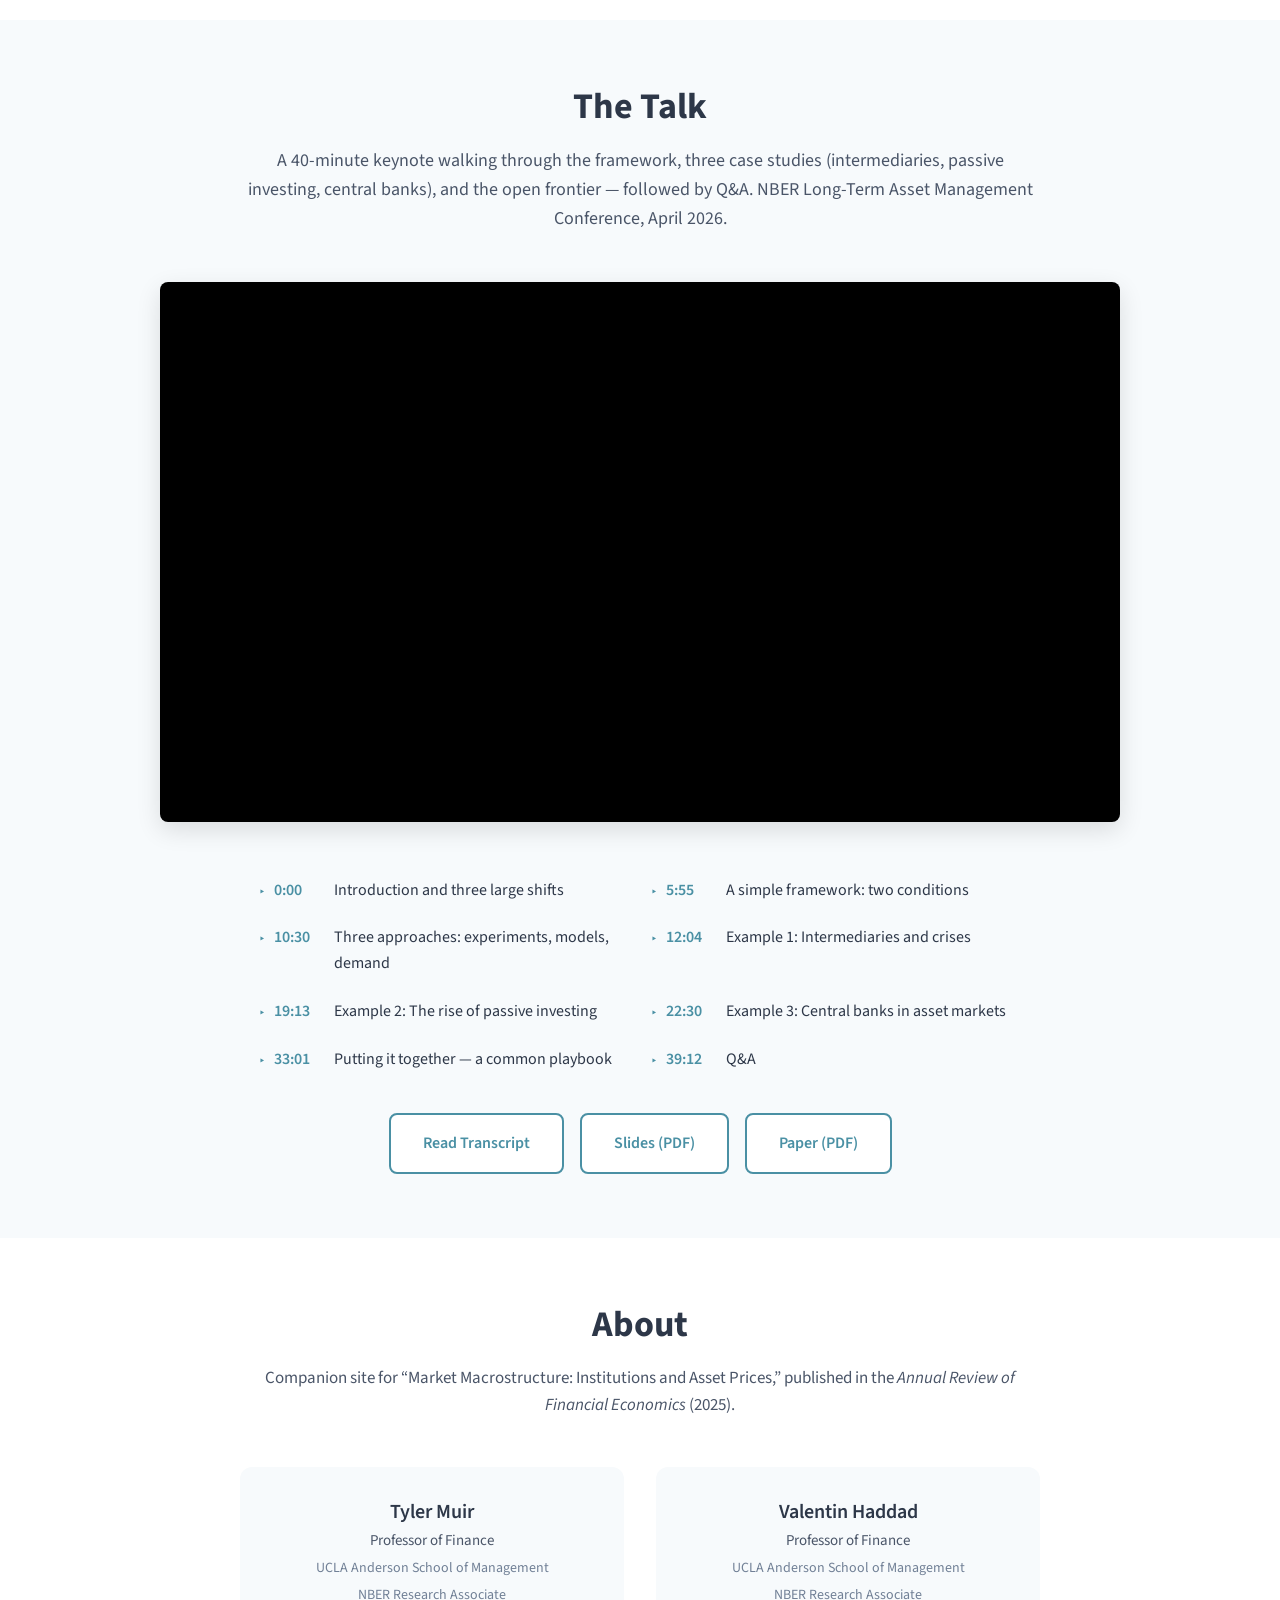
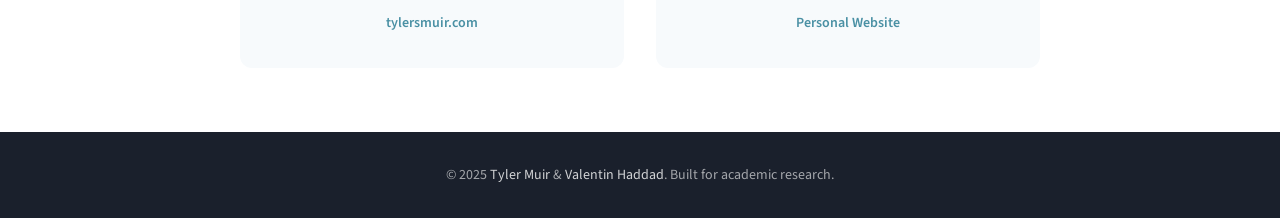
==== commit db322e83: "Punchier Talk intro and clearer chapter list affordance - Intro reads like a hook ('40-minute keynot" ====
--- a/index.html
+++ b/index.html
@@ -954,7 +954,7 @@
     <section id="talk" class="section section-alt">
         <div class="container">
             <h2 class="section-title">The Talk</h2>
-            <p class="section-intro">Keynote at the NBER Long-Term Asset Management Conference, April 2026. Framework, three applications (intermediaries, passive investing, central banks), methodology, and open questions &mdash; followed by Q&amp;A.</p>
+            <p class="section-intro">A 40-minute keynote walking through the framework, three case studies (intermediaries, passive investing, central banks), and the open frontier &mdash; followed by Q&amp;A. NBER Long-Term Asset Management Conference, April 2026.</p>
 
             <div class="video-wrapper">
                 <iframe src="https://www.youtube.com/embed/QJNx_2b-V5o" title="Market Macrostructure: Institutions and Asset Prices &mdash; NBER LTAM 2026 Keynote" frameborder="0" allow="accelerometer; autoplay; clipboard-write; encrypted-media; gyroscope; picture-in-picture; web-share" referrerpolicy="strict-origin-when-cross-origin" allowfullscreen></iframe>
--- a/css/style.css
+++ b/css/style.css
@@ -1359,23 +1359,36 @@
     display: flex;
     align-items: baseline;
     gap: 0.6rem;
-    padding: 0.4rem 0;
+    padding: 0.5rem 0.75rem;
+    margin-left: -0.75rem;
     color: var(--color-text);
     text-decoration: none;
-    border-bottom: 1px solid transparent;
-    transition: border-color 0.15s ease, color 0.15s ease;
+    border-radius: 6px;
+    transition: background-color 0.15s ease, color 0.15s ease;
+}
+
+.chapters li a::before {
+    content: "▸";
+    color: var(--color-primary);
+    font-size: 0.85em;
+    flex-shrink: 0;
+    transition: transform 0.15s ease;
 }
 
 .chapters li a:hover {
+    background-color: rgba(74, 144, 164, 0.08);
     color: var(--color-primary);
-    border-bottom-color: var(--color-primary);
+}
+
+.chapters li a:hover::before {
+    transform: translateX(2px);
 }
 
 .chapters .ts {
     font-variant-numeric: tabular-nums;
     font-weight: 600;
-    color: var(--color-text-muted);
-    min-width: 3.5rem;
+    color: var(--color-primary);
+    min-width: 3.2rem;
     flex-shrink: 0;
 }
 
